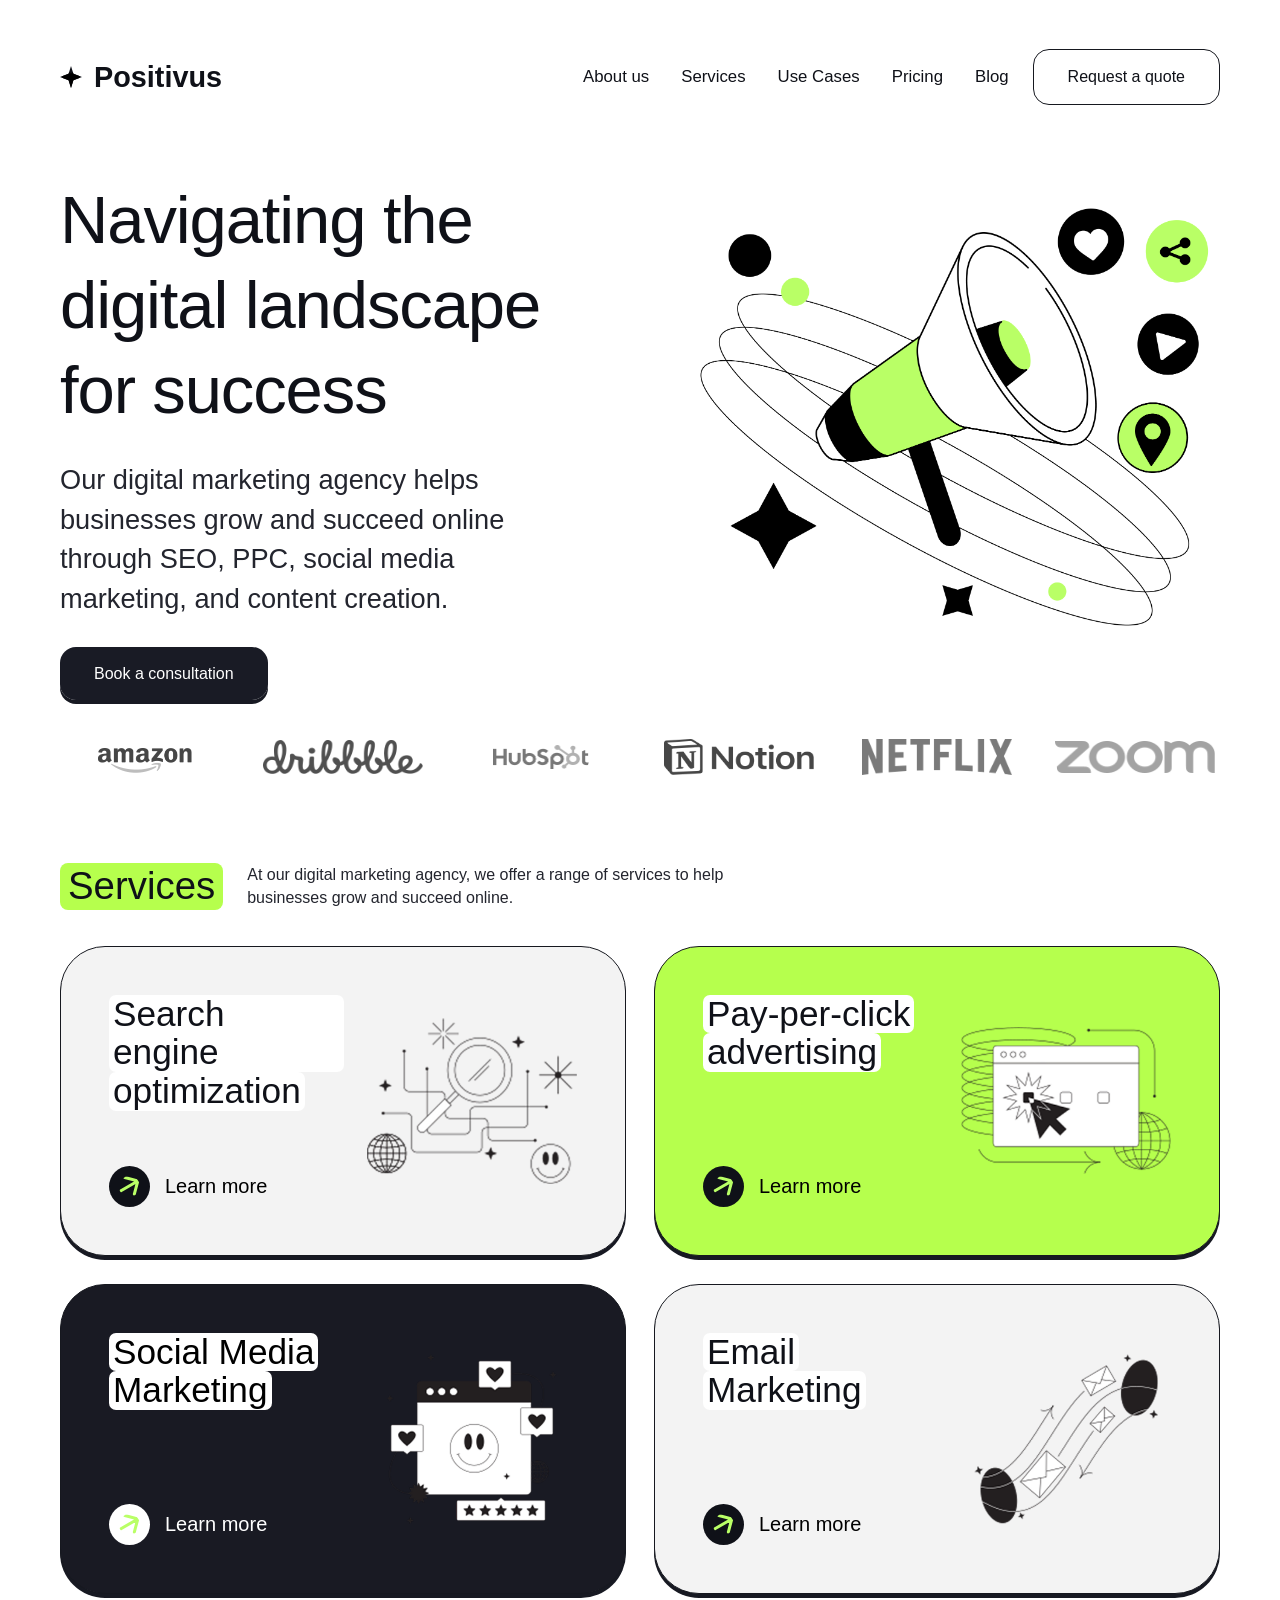
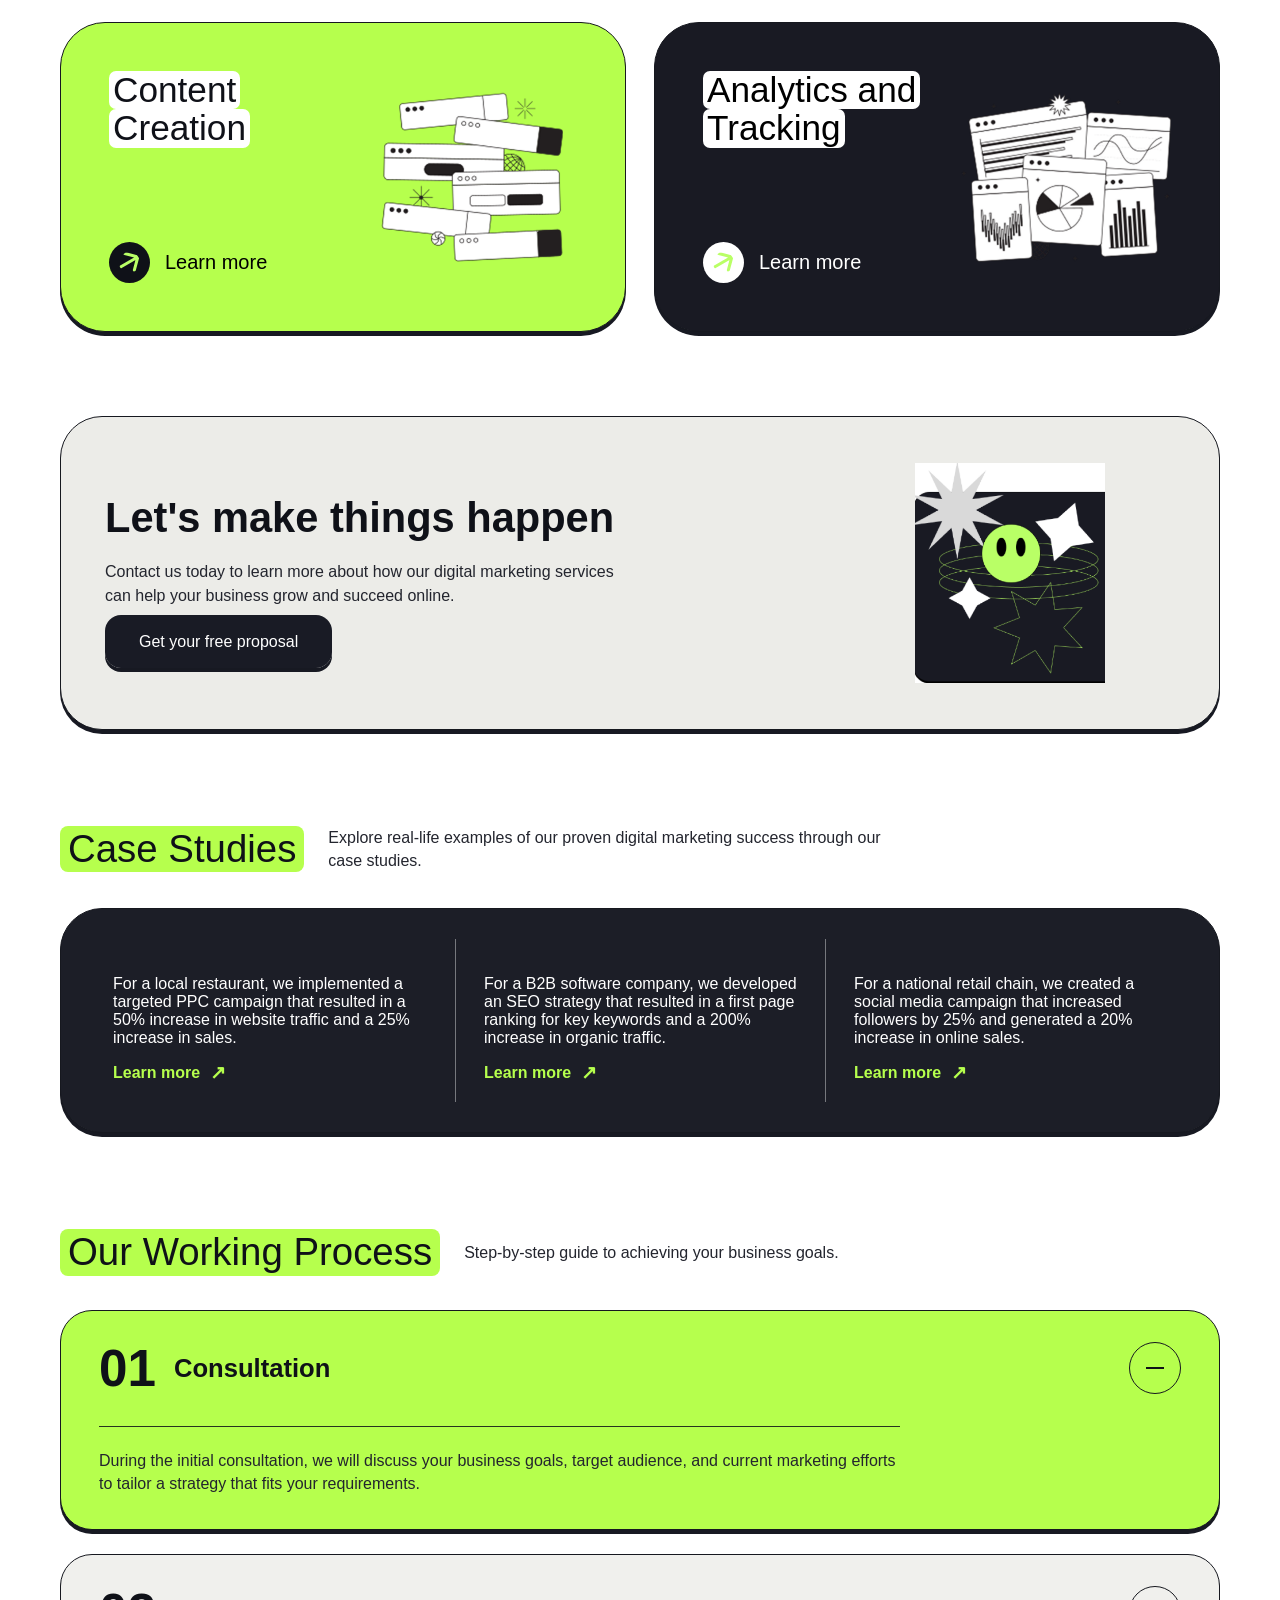
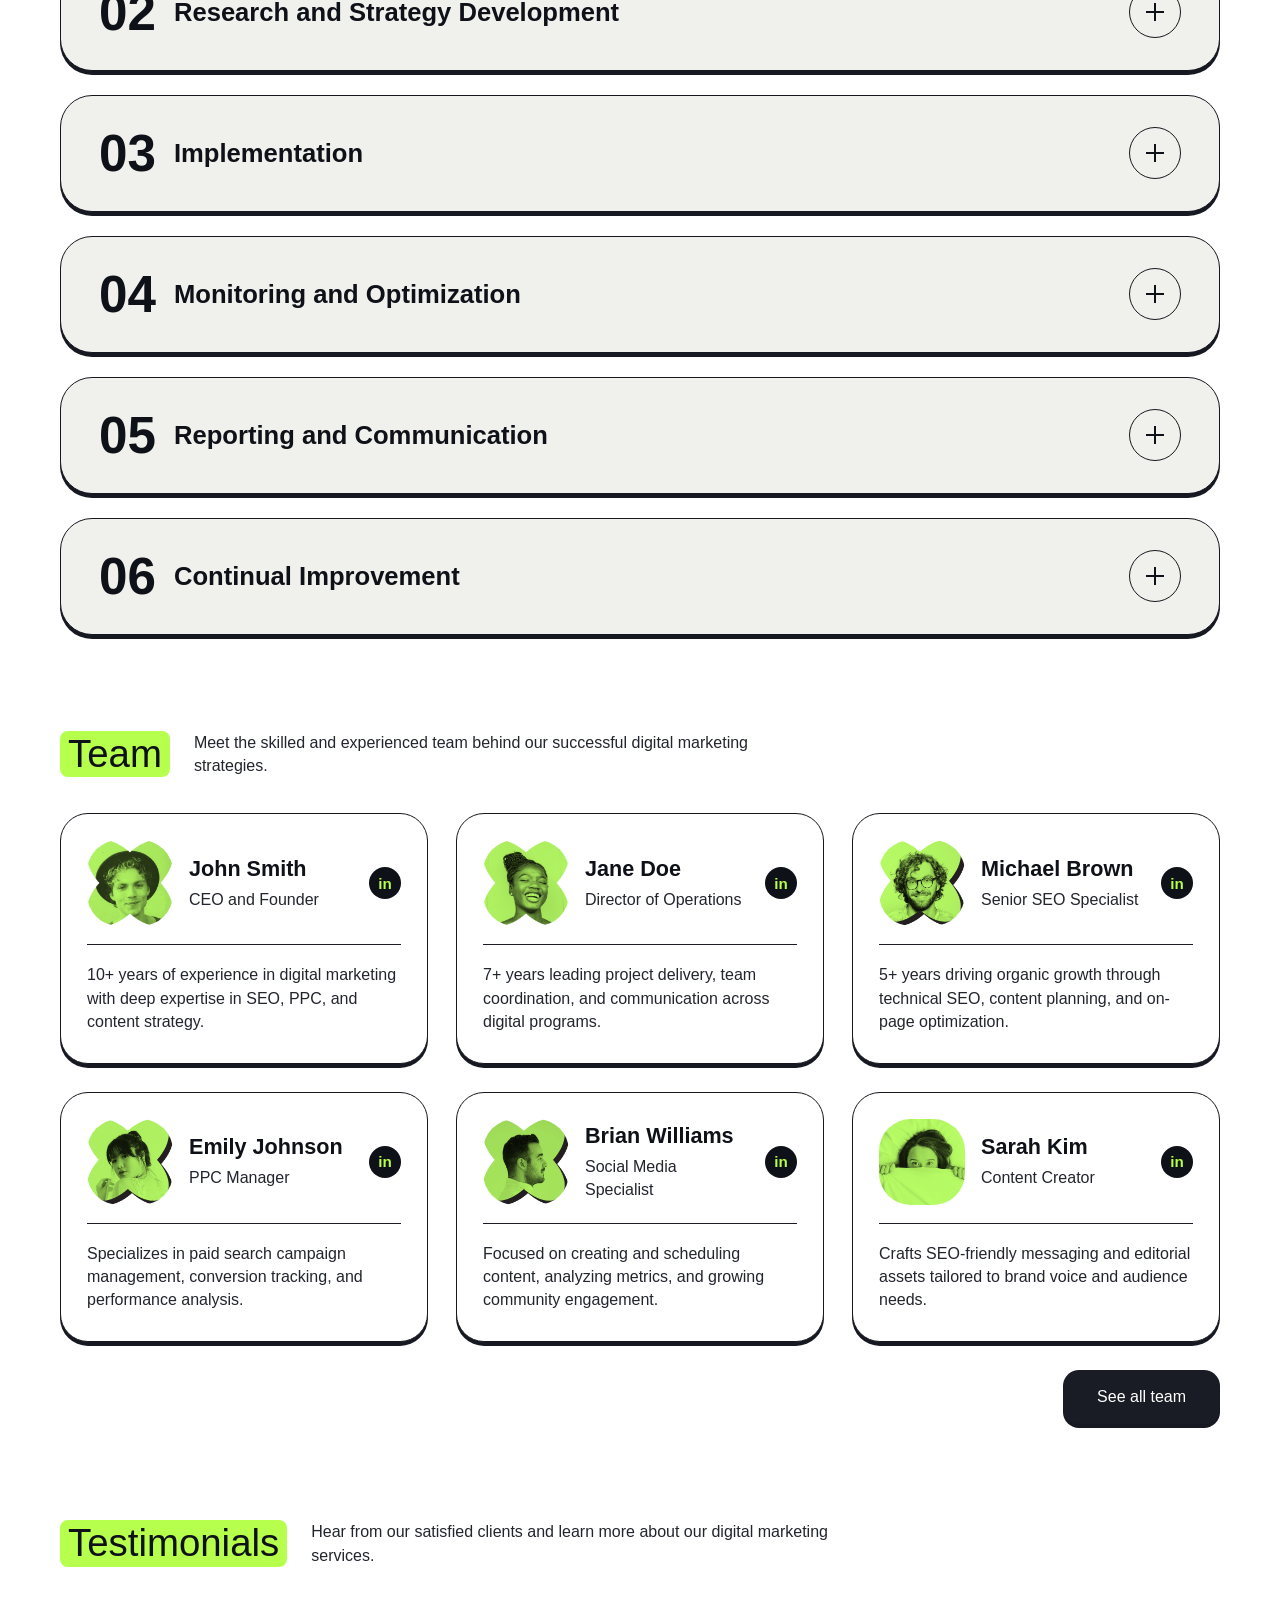
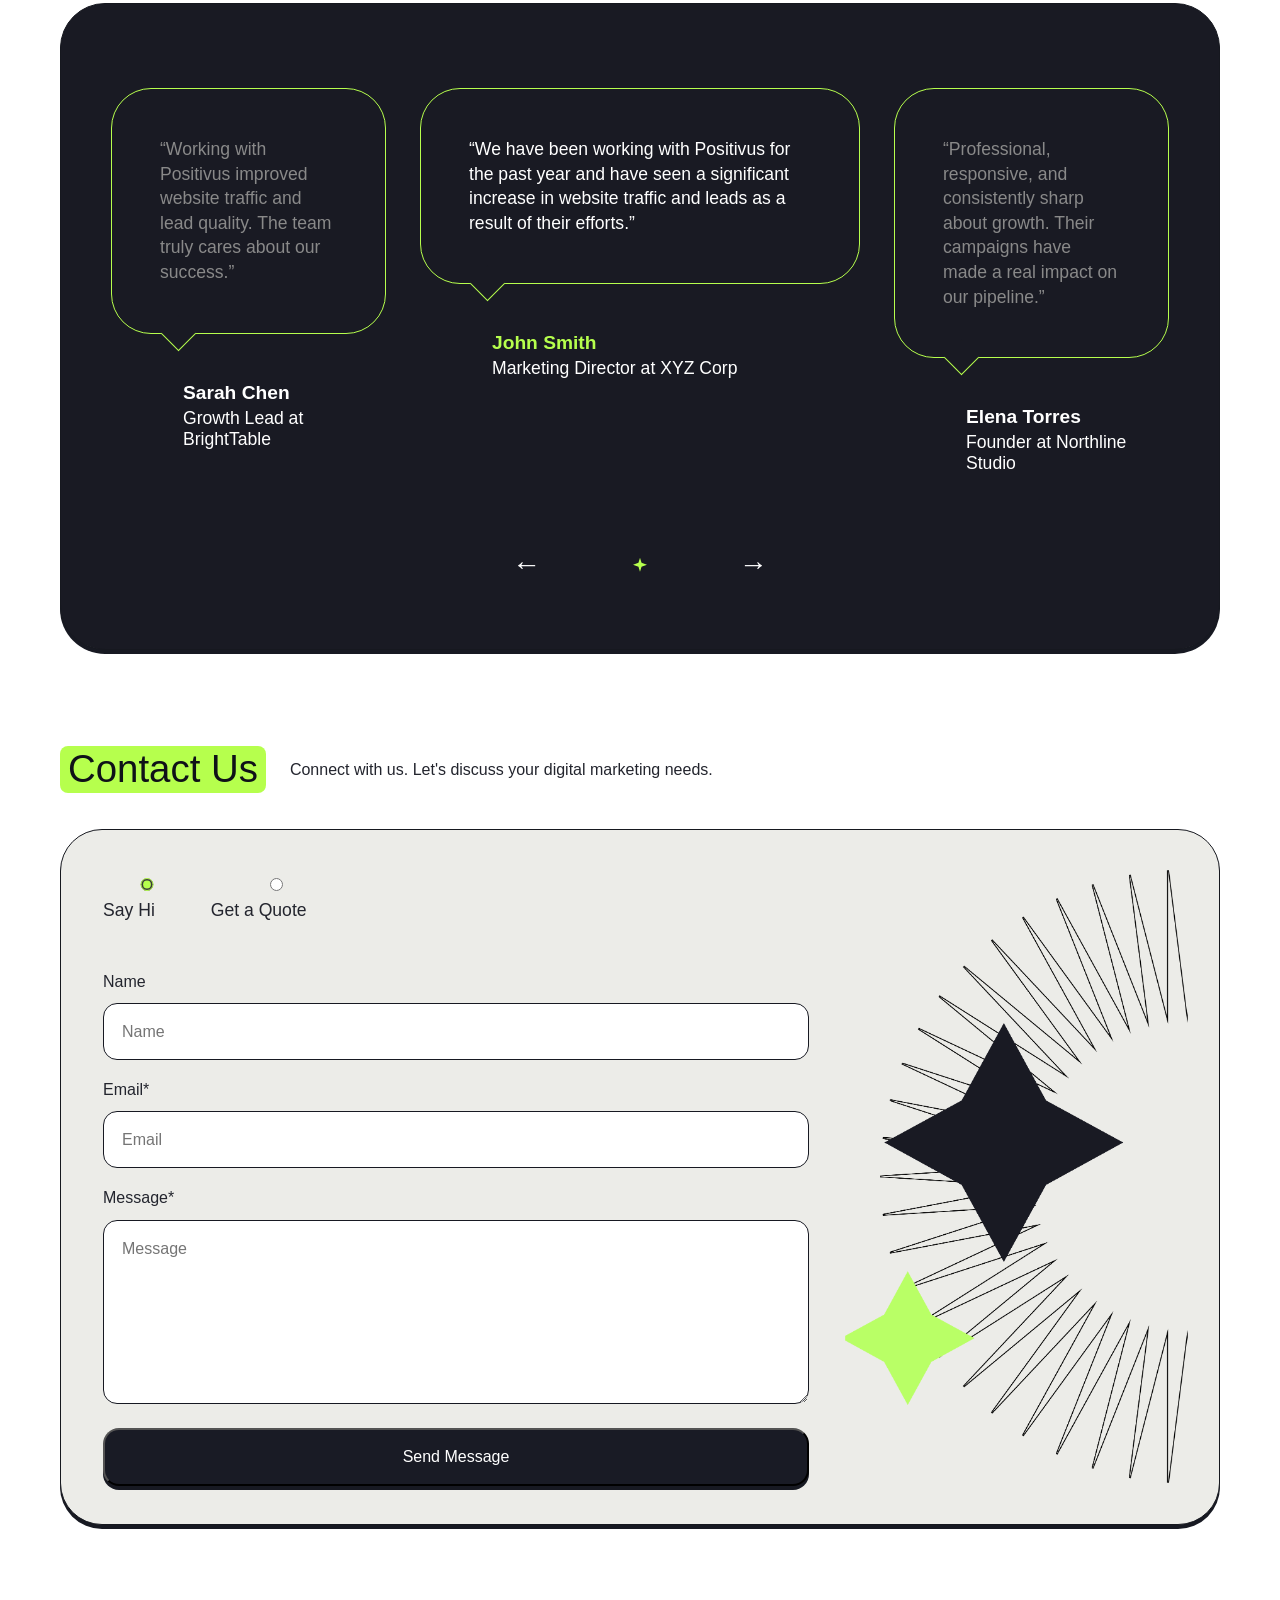
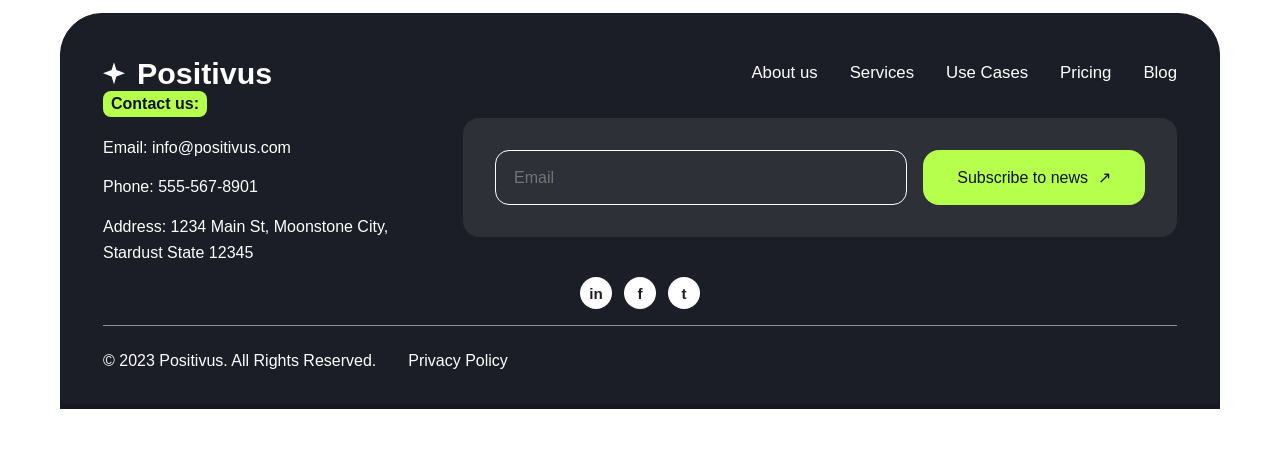
==== index.html @ 5e7d17ee "Checking working or not" ====
<!doctype html>
<html lang="en">

<head>
  <meta charset="UTF-8" />
  <meta name="viewport" content="width=device-width, initial-scale=1.0" />
  <title>Positivus Landing Page</title>
  <link rel="stylesheet" href="./style.css" />
</head>

<body>
  <div class="page-shell">
    <header class="site-header">
      <div class="header-top">
        <a class="brand" href="index.html">
          <span class="brand-star"><img src="images/Vector.png" /></span>
          <span>Positivus</span>
        </a>
        <button class="menu-toggle" type="button" aria-expanded="false" aria-controls="site-nav">
          <span></span>
          <span></span>
          <span></span>
        </button>
      </div>
      <div class="header-menu" id="site-nav">
        <nav class="site-nav">
          <a href="about-us.html">About us</a>
          <a href="services.html">Services</a>
          <a href="use-cases.html">Use Cases</a>
          <a href="pricing.html">Pricing</a>
          <a href="blog.html">Blog</a>
        </nav>
        <a class="outline-button" href="#contact">Request a quote</a>
      </div>
    </header>

    <main id="about">
      <section class="hero">
        <div class="hero-copy">
          <h1>Navigating the digital landscape for success</h1>
          <p>
            Our digital marketing agency helps businesses grow and succeed
            online through SEO, PPC, social media marketing, and content
            creation.
          </p>
          <a class="primary-button" href="#contact">Book a consultation</a>
        </div>
        <div class="hero-art" aria-hidden="true">
          <img src="./images/Illustration.png" alt="Marketing illustration" />
        </div>
      </section>

      <section class="logo-strip" aria-label="Client logos">
        <img class="logo-amazon" src="./images/amazon.png" alt="Amazon" />
        <img class="logo-dribbble" src="./images/dribble.png" alt="Dribbble" />
        <img class="logo-hubspot" src="./images/hubspot.png" alt="HubSpot" />
        <img class="logo-notion" src="./images/notion.png" alt="Notion" />
        <img class="logo-netflix" src="./images/netflix.png" alt="Netflix" />
        <img class="logo-zoom" src="./images/zoom.png" alt="Zoom" />
      </section>

      <section id="services" class="section-heading">
        <div class="tag">Services</div>
        <p>
          At our digital marketing agency, we offer a range of services to
          help businesses grow and succeed online.
        </p>
      </section>

      <section class="services-grid">
        <article class="service-card light">
          <div>
            <h3><span>Search engine</span><span>optimization</span></h3>
          </div>
          <img class="service-asset" src="./images/search-engine-optimization.png" alt="Search engine optimization" />
          <a href="#">
            <img src="./images/Icon.svg" alt="" class="link-icon" />
            Learn more
          </a>
        </article>
        <article class="service-card accent">
          <div>
            <h3><span>Pay-per-click</span><span>advertising</span></h3>
          </div>
          <img class="service-asset" src="./images/pay-per-click advertising.png" alt="Pay per click advertising" />
          <a href="#">
            <img src="./images/Icon.svg" alt="" class="link-icon" />
            Learn more
          </a>
        </article>
        <article class="service-card dark">
          <div>
            <h3><span>Social Media</span><span>Marketing</span></h3>
          </div>
          <img class="service-asset" src="./images/social-media-marketing.png" alt="Social media marketing" />
          <a href="#">
            <img src="./images/Icon.svg" alt="" class="link-icon" />
            Learn more
          </a>
        </article>
        <article class="service-card light">
          <div>
            <h3><span>Email</span><span>Marketing</span></h3>
          </div>
          <img class="service-asset" src="./images/email-marketing.png" alt="Email marketing" />
          <a href="#">
            <img src="./images/Icon.svg" alt="" class="link-icon" />
            Learn more
          </a>
        </article>
        <article class="service-card accent">
          <div>
            <h3><span>Content</span><span>Creation</span></h3>
          </div>
          <img class="service-asset" src="./images/content-creation.png" alt="Content creation" />
          <a href="#">
            <img src="./images/Icon.svg" alt="" class="link-icon" />
            Learn more
          </a>
        </article>
        <article class="service-card dark">
          <div>
            <h3><span>Analytics and</span><span>Tracking</span></h3>
          </div>
          <img class="service-asset" src="./images/analytics-and-tracking.png" alt="Analytics and tracking" />
          <a href="#">
            <img src="./images/Icon.svg" alt="" class="link-icon" />
            Learn more
          </a>
        </article>
      </section>

      <section class="promo-band">
        <div>
          <h2>Let's make things happen</h2>
          <p>
            Contact us today to learn more about how our digital marketing
            services can help your business grow and succeed online.
          </p>
          <a class="primary-button" href="#contact">Get your free proposal</a>
        </div>
        <div class="promo-art" aria-hidden="true">
          <img src="./images/we-believe.png" alt="Decorative illustration" />
        </div>
      </section>

      <section id="cases" class="section-heading">
        <div class="tag">Case Studies</div>
        <p>
          Explore real-life examples of our proven digital marketing success
          through our case studies.
        </p>
      </section>

      <section class="case-strip">
        <article>
          <p>
            For a local restaurant, we implemented a targeted PPC campaign
            that resulted in a 50% increase in website traffic and a 25%
            increase in sales.
          </p>
          <a href="#">Learn more</a>
        </article>
        <article>
          <p>
            For a B2B software company, we developed an SEO strategy that
            resulted in a first page ranking for key keywords and a 200%
            increase in organic traffic.
          </p>
          <a href="#">Learn more</a>
        </article>
        <article>
          <p>
            For a national retail chain, we created a social media campaign
            that increased followers by 25% and generated a 20% increase in
            online sales.
          </p>
          <a href="#">Learn more</a>
        </article>
      </section>

      <section class="section-heading process-heading">
        <div class="tag">Our Working Process</div>
        <p>Step-by-step guide to achieving your business goals.</p>
      </section>

      <section class="accordion-list">
        <details open class="process-card active">
          <summary>
            <span class="step-index">01</span>
            <span class="step-title">Consultation</span>
            <span class="toggle-icon"></span>
          </summary>
          <p>
            During the initial consultation, we will discuss your business
            goals, target audience, and current marketing efforts to tailor a
            strategy that fits your requirements.
          </p>
        </details>
        <details class="process-card">
          <summary>
            <span class="step-index">02</span>
            <span class="step-title">Research and Strategy Development</span>
            <span class="toggle-icon"></span>
          </summary>
          <p>
            We audit your brand, market, and competition to define a
            measurable roadmap with the right channels and messaging.
          </p>
        </details>
        <details class="process-card">
          <summary>
            <span class="step-index">03</span>
            <span class="step-title">Implementation</span>
            <span class="toggle-icon"></span>
          </summary>
          <p>
            Campaign assets, landing pages, and channel operations are
            launched with a clear production workflow and reporting cadence.
          </p>
        </details>
        <details class="process-card">
          <summary>
            <span class="step-index">04</span>
            <span class="step-title">Monitoring and Optimization</span>
            <span class="toggle-icon"></span>
          </summary>
          <p>
            Performance is monitored continuously so we can refine creative,
            budgets, and targeting based on actual results.
          </p>
        </details>
        <details class="process-card">
          <summary>
            <span class="step-index">05</span>
            <span class="step-title">Reporting and Communication</span>
            <span class="toggle-icon"></span>
          </summary>
          <p>
            You receive simple, actionable reporting with regular check-ins
            and recommendations for the next iteration.
          </p>
        </details>
        <details class="process-card">
          <summary>
            <span class="step-index">06</span>
            <span class="step-title">Continual Improvement</span>
            <span class="toggle-icon"></span>
          </summary>
          <p>
            Our team turns each campaign cycle into a learning loop that keeps
            compounding growth over time.
          </p>
        </details>
      </section>

      <section class="section-heading team-heading">
        <div class="tag">Team</div>
        <p>
          <span>Meet the skilled and experienced team behind our</span>
          <span>successful digital marketing strategies.</span>
        </p>
      </section>

      <section class="team-grid">
        <article class="team-card">
          <div class="team-top">
            <img class="avatar-image" src="./images/john-smith.png" alt="John Smith" />
            <div>
              <h3>John Smith</h3>
              <p>CEO and Founder</p>
            </div>
            <span class="social-pill">in</span>
          </div>
          <p>
            10+ years of experience in digital marketing with deep expertise
            in SEO, PPC, and content strategy.
          </p>
        </article>
        <article class="team-card">
          <div class="team-top">
            <img class="avatar-image" src="./images/jane doe.png" alt="Jane Doe" />
            <div>
              <h3>Jane Doe</h3>
              <p>Director of Operations</p>
            </div>
            <span class="social-pill">in</span>
          </div>
          <p>
            7+ years leading project delivery, team coordination, and
            communication across digital programs.
          </p>
        </article>
        <article class="team-card">
          <div class="team-top">
            <img class="avatar-image" src="./images/michael brown.png" alt="Michael Brown" />
            <div>
              <h3>Michael Brown</h3>
              <p>Senior SEO Specialist</p>
            </div>
            <span class="social-pill">in</span>
          </div>
          <p>
            5+ years driving organic growth through technical SEO, content
            planning, and on-page optimization.
          </p>
        </article>
        <article class="team-card">
          <div class="team-top">
            <img class="avatar-image" src="./images/emily johnson.png" alt="Emily Johnson" />
            <div>
              <h3>Emily Johnson</h3>
              <p>PPC Manager</p>
            </div>
            <span class="social-pill">in</span>
          </div>
          <p>
            Specializes in paid search campaign management, conversion
            tracking, and performance analysis.
          </p>
        </article>
        <article class="team-card">
          <div class="team-top">
            <img class="avatar-image" src="./images/brian williams.png" alt="Brian Williams" />
            <div>
              <h3>Brian Williams</h3>
              <p>Social Media Specialist</p>
            </div>
            <span class="social-pill">in</span>
          </div>
          <p>
            Focused on creating and scheduling content, analyzing metrics, and
            growing community engagement.
          </p>
        </article>
        <article class="team-card">
          <div class="team-top">
            <img class="avatar-image" src="./images/sarah kim.png" alt="Sarah Kim" />
            <div>
              <h3>Sarah Kim</h3>
              <p>Content Creator</p>
            </div>
            <span class="social-pill">in</span>
          </div>
          <p>
            Crafts SEO-friendly messaging and editorial assets tailored to
            brand voice and audience needs.
          </p>
        </article>
      </section>

      <div class="team-cta">
        <a class="primary-button" href="#">See all team</a>
      </div>

      <section class="section-heading testimonials-heading">
        <div class="tag">Testimonials</div>
        <p>
          Hear from our satisfied clients and learn more about our digital
          marketing services.
        </p>
      </section>

      <section class="testimonial-panel" id="blog">
        <article class="testimonial-card">
          <div class="testimonial-bubble">
            <p>
              &ldquo;Working with Positivus improved website traffic and lead
              quality. The team truly cares about our success.&rdquo;
            </p>
          </div>
          <div class="testimonial-meta">
            <strong>Sarah Chen</strong>
            <span>Growth Lead at BrightTable</span>
          </div>
        </article>
        <article class="testimonial-card">
          <div class="testimonial-bubble">
            <p>
              &ldquo;We have been working with Positivus for the past year and
              have seen a significant increase in website traffic and leads as
              a result of their efforts.&rdquo;
            </p>
          </div>
          <div class="testimonial-meta">
            <strong>John Smith</strong>
            <span>Marketing Director at XYZ Corp</span>
          </div>
        </article>
        <article class="testimonial-card">
          <div class="testimonial-bubble">
            <p>
              &ldquo;Professional, responsive, and consistently sharp about
              growth. Their campaigns have made a real impact on our
              pipeline.&rdquo;
            </p>
          </div>
          <div class="testimonial-meta">
            <strong>Elena Torres</strong>
            <span>Founder at Northline Studio</span>
          </div>
        </article>
        <div class="testimonial-controls">
          <button class="testimonial-arrow" type="button" aria-label="Previous testimonial" data-direction="prev">
            <span aria-hidden="true">&#8592;</span>
          </button>
          <div class="dots">
            <button class="dot active" type="button" aria-label="Show testimonial 1" data-index="0"></button>
            <button class="dot" type="button" aria-label="Show testimonial 2" data-index="1"></button>
            <button class="dot" type="button" aria-label="Show testimonial 3" data-index="2"></button>
          </div>
          <button class="testimonial-arrow" type="button" aria-label="Next testimonial" data-direction="next">
            <span aria-hidden="true">&#8594;</span>
          </button>
        </div>
      </section>

      <section id="contact" class="section-heading">
        <div class="tag">Contact Us</div>
        <p>Connect with us. Let's discuss your digital marketing needs.</p>
      </section>

      <section class="contact-panel">
        <form class="contact-form">
          <div class="radio-row">
            <label><input type="radio" name="topic" checked /> Say Hi</label>
            <label><input type="radio" name="topic" /> Get a Quote</label>
          </div>
          <label>Name<input type="text" placeholder="Name" /></label>
          <label>Email*<input type="email" placeholder="Email" /></label>
          <label>Message*<textarea placeholder="Message"></textarea></label>
          <button class="primary-button full-width" type="submit">
            Send Message
          </button>
        </form>
        <div class="contact-art" aria-hidden="true">
          <img src="./images/contact illustration.png" alt="Contact illustration" />
        </div>
      </section>
    </main>

    <footer class="site-footer" id="pricing">
      <div class="footer-top">
        <a class="brand footer-brand" href="index.html">
          <span class="brand-star"></span>
          <span>Positivus</span>
        </a>
        <nav class="footer-nav">
          <a href="about-us.html">About us</a>
          <a href="services.html">Services</a>
          <a href="use-cases.html">Use Cases</a>
          <a href="pricing.html">Pricing</a>
          <a href="blog.html">Blog</a>
        </nav>
      </div>
      <div class="footer-main">
        <div class="contact-block">
          <div class="footer-tag">Contact us:</div>
          <p>Email: info@positivus.com</p>
          <p>Phone: 555-567-8901</p>
          <p>Address: 1234 Main St, Moonstone City, Stardust State 12345</p>
        </div>
        <form class="newsletter">
          <input type="email" placeholder="Email" />
          <button type="submit">
            <span>Subscribe to news</span>
            <span class="newsletter-icon" aria-hidden="true">&#8599;</span>
          </button>
        </form>
      </div>
      <div class="footer-socials">
        <span>in</span><span>f</span><span>t</span>
      </div>
      <div class="footer-bottom">
        <span>&copy; 2023 Positivus. All Rights Reserved.</span>
        <a href="#">Privacy Policy</a>
      </div>
    </footer>
  </div>
  <script src="./script.js"></script>
</body>

</html>


<!-- Zameer -->
---- style.css ----
:root {
  /* --bg: #f5f5f1; */
  --surface: #ffffff;
  --panel: #ecece8;
  --ink: #0f1118;
  --muted: #5d5e67;
  --accent: #b6ff4d;
  --border: #16181f;
  --shadow: 0 4px 0 #171922;
  --radius-xl: 42px;
  --radius-lg: 28px;
  --radius-md: 20px;
  --container: 1160px;
}

* {
  box-sizing: border-box;
}

html {
  scroll-behavior: smooth;
}

body {
  margin: 0;
  background: var(--bg);
  color: var(--ink);
  font-family: "Trebuchet MS", "Segoe UI", sans-serif;
  overflow-x: hidden;
}

a {
  color: inherit;
  text-decoration: none;
}

button,
input,
textarea {
  font: inherit;
}

.page-shell {
  width: min(calc(100% - 48px), var(--container));
  margin: 0 auto;
  padding: 34px 0 48px;
}

img {
  max-width: 100%;
}

.site-header,
.hero,
.promo-band,
.contact-panel,
.footer-top,
.footer-main,
.footer-bottom {
  display: flex;
  align-items: center;
}

.site-header {
  display: flex;
  justify-content: space-between;
  align-items: center;
  margin-bottom: 58px;
  padding: 15px 0;
}

.header-top,
.header-menu {
  display: flex;
  align-items: center;
  gap: 24px;
}

.header-menu {
  margin-top: 0;
}

.brand {
  display: inline-flex;
  align-items: center;
  gap: 12px;
  font-size: 1.8rem;
  font-weight: 700;
}

.brand-star {
  display: inline-block;
  background: var(--ink);
  clip-path: polygon(
    50% 0%,
    61% 35%,
    100% 50%,
    61% 65%,
    50% 100%,
    39% 65%,
    0% 50%,
    39% 35%
  );
}

.brand-star {
  width: 22px;
  height: 22px;
}

.menu-toggle {
  display: none;
  width: 48px;
  height: 48px;
  border: 1.5px solid var(--border);
  border-radius: 14px;
  background: transparent;
  padding: 0;
  cursor: pointer;
}

.menu-toggle span {
  display: block;
  width: 20px;
  height: 2px;
  margin: 5px auto;
  background: var(--ink);
  transition:
    transform 0.2s ease,
    opacity 0.2s ease;
}

.menu-toggle.is-open span:nth-child(1) {
  transform: translateY(7px) rotate(45deg);
}

.menu-toggle.is-open span:nth-child(2) {
  opacity: 0;
}

.menu-toggle.is-open span:nth-child(3) {
  transform: translateY(-7px) rotate(-45deg);
}

.site-nav,
.footer-nav {
  display: flex;
  gap: 32px;
  font-size: 1.05rem;
}

.site-nav a,
.footer-nav a {
  position: relative;
}

.site-nav a::after,
.footer-nav a::after {
  content: "";
  position: absolute;
  left: 0;
  bottom: -4px;
  width: 100%;
  height: 1px;
  background: currentColor;
  transform: scaleX(0);
  transform-origin: left;
  transition: transform 0.2s ease;
}

.site-nav a:hover::after,
.footer-nav a:hover::after {
  transform: scaleX(1);
}

.outline-button,
.primary-button,
.newsletter button {
  border-radius: 16px;
  padding: 18px 34px;
  transition:
    transform 0.2s ease,
    box-shadow 0.2s ease;
}

.outline-button {
  border: 1.5px solid var(--border);
  background: transparent;
}

.primary-button,
.newsletter button {
  background: #191b25;
  color: #fff;
  box-shadow: var(--shadow);
}

.primary-button:hover,
.outline-button:hover,
.newsletter button:hover {
  transform: translateY(-2px);
}

.hero {
  justify-content: space-between;
  gap: 48px;
  margin-bottom: 56px;
}

.hero-copy {
  flex: 1 1 48%;
}

.hero-copy h1 {
  margin: 0 0 28px;
  font-size: 67px;
  line-height: 5.3rem;
  letter-spacing: -0.07rem;
  font-weight: 105;
}

.hero-copy p,
.section-heading p,
.promo-band p,
.team-card p,
.contact-form label,
.contact-block p,
.process-card p {
  color: #23252e;
  line-height: 1.45;
}

.hero-copy p {
  max-width: 33rem;
  margin-bottom: 47px;
  font-size: 1.7rem;
}

.hero-art {
  flex: 1 1 46%;
  display: flex;
  justify-content: center;
  align-items: center;
  min-height: 480px;
}

.hero-art img {
  width: min(100%, 680px);
  height: auto;
  display: block;
}

.logo-strip {
  display: grid;
  grid-template-columns: repeat(6, 1fr);
  gap: 28px;
  align-items: center;
  margin-bottom: 88px;
  justify-items: center;
}

.logo-strip img {
  width: 160px;
  max-width: 100%;
  height: 36px;
  object-fit: contain;
  object-position: center;
  filter: grayscale(1);
  opacity: 0.72;
  display: block;
}

.logo-amazon,
.logo-hubspot {
  height: 30px;
}

.logo-dribbble,
.logo-notion,
.logo-netflix,
.logo-zoom {
  height: 36px;
}

.section-heading {
  display: flex;
  align-items: center;
  gap: 24px;
  margin: 0 0 36px;
}

.section-heading p {
  max-width: 560px;
  margin: 0;
}

.tag,
.service-card h3 span,
.footer-tag {
  display: inline-block;
  padding: 4px 8px;
  background: var(--accent);
  border-radius: 8px;
}

.tag {
  font-size: clamp(1.7rem, 3vw, 2.7rem);
  line-height: 1;
  white-space: nowrap;
}

.services-grid,
.team-grid {
  display: grid;
  gap: 28px;
}

.services-grid {
  grid-template-columns: repeat(2, minmax(0, 1fr));
  margin-bottom: 84px;
}

.service-card,
.team-card,
.process-card,
.contact-panel,
.promo-band,
.testimonial-panel,
.site-footer,
.case-strip {
  border: 1.5px solid var(--border);
  box-shadow: var(--shadow);
}

.service-card {
  min-height: 310px;
  padding: 48px;
  border-radius: 45px;
  display: grid;
  grid-template-columns: 1fr auto;
  grid-template-areas:
    "title image"
    "link  image";
  align-items: start;
  gap: 20px;
}

.service-card.light {
  background: #f3f3f3;
}

.service-card.accent {
  background: var(--accent);
}

.service-card.dark {
  background: #191a23;
  color: #fff;
}

.service-card > div {
  grid-area: title;
}

.service-card h3 {
  margin: 0;
  font-size: 2.2rem;
  line-height: 1.1;
  max-width: 12ch;
  font-weight: 500;
}

.service-card h3 span {
  display: inline-block;
  padding: 0 4px;
  border-radius: 7px;
}

.service-card.light h3 span {
  background: var(--surface);
}

.service-card.accent h3 span {
  background: #fff;
}

.service-card.dark h3 span {
  background: #fff;
  color: #000;
}

.service-card a {
  grid-area: link;
  align-self: end;
  display: inline-flex;
  flex-direction: row;
  align-items: center;
  gap: 15px;
  font-size: 1.25rem;
  font-weight: 400;
}

.service-card a .link-icon {
  order: 0;
}

.service-card.light a,
.service-card.accent a {
  color: #000;
}

.service-card.dark a {
  color: #fff;
}

.service-card .link-icon {
  width: 41px;
  height: 41px;
  border-radius: 50%;
  background: var(--ink);
  padding: 10px;
  object-fit: contain;
  flex: 0 0 41px;
}

.service-card.dark .link-icon {
  background: #fff;
}

.service-asset {
  grid-area: image;
  align-self: center;
  width: 210px;
  height: 170px;
  object-fit: contain;
  display: block;
}

.promo-band {
  justify-content: space-between;
  gap: 28px;
  margin-bottom: 96px;
  padding: 46px 44px;
  background: var(--panel);
  border-radius: 42px;
}

.promo-band h2 {
  margin: 0 0 18px;
  font-size: 2.6rem;
}

.promo-band p {
  max-width: 520px;
  margin: 0 0 26px;
}

.promo-art {
  width: 330px;
  height: 220px;
}

.promo-art img {
  width: 100%;
  height: 100%;
  object-fit: contain;
}

.case-strip {
  display: grid;
  grid-template-columns: repeat(3, 1fr);
  gap: 0;
  margin-bottom: 96px;
  padding: 30px 24px;
  background: #1c1e27;
  color: #fff;
  border-radius: 42px;
}

.case-strip p {
  color: #ffffff;
}

.case-strip article {
  padding: 20px 28px;
}

.case-strip article + article {
  border-left: 1px solid rgba(255, 255, 255, 0.4);
}

.case-strip a {
  color: var(--accent);
  font-weight: 700;
  display: inline-flex;
  align-items: center;
  gap: 10px;
}

.case-strip a::after {
  content: "\2197";
  font-size: 1.2rem;
  line-height: 1;
}

.process-heading {
  margin-bottom: 34px;
}

.accordion-list {
  display: grid;
  gap: 24px;
  margin-bottom: 96px;
}

.process-card {
  border-radius: 32px;
  background: #f0f0ed;
  overflow: hidden;
}

.process-card[open] {
  background: var(--accent);
}

.process-card summary {
  display: grid;
  grid-template-columns: auto 1fr auto;
  align-items: center;
  gap: 18px;
  padding: 28px 38px;
  cursor: pointer;
  list-style: none;
}

.process-card summary::-webkit-details-marker {
  display: none;
}

.step-index {
  font-size: clamp(2.7rem, 4vw, 4rem);
  font-weight: 700;
}

.step-title {
  font-size: clamp(1.4rem, 2vw, 2rem);
  font-weight: 600;
}

.toggle-icon {
  width: 52px;
  height: 52px;
  border: 1.5px solid var(--border);
  border-radius: 50%;
  position: relative;
}

.toggle-icon::before,
.toggle-icon::after {
  content: "";
  position: absolute;
  top: 50%;
  left: 50%;
  width: 18px;
  height: 2px;
  background: var(--ink);
  transform: translate(-50%, -50%);
}

.toggle-icon::after {
  transform: translate(-50%, -50%) rotate(90deg);
}

.process-card[open] .toggle-icon::after {
  opacity: 0;
}

.process-card p {
  margin: 0 38px 34px;
  padding-top: 22px;
  border-top: 1.5px solid rgba(15, 17, 24, 0.85);
  max-width: 90ch;
}

.team-grid {
  grid-template-columns: repeat(3, minmax(0, 1fr));
  margin-bottom: 28px;
}

.team-card {
  padding: 26px 26px 30px;
  border-radius: 28px;
  background: var(--surface);
  min-width: 0;
}

.team-top {
  display: grid;
  grid-template-columns: auto 1fr auto;
  gap: 16px;
  align-items: center;
  padding-bottom: 18px;
  border-bottom: 1px solid #1d1f28;
  margin-bottom: 18px;
}

.avatar-image {
  width: 86px;
  height: 86px;
  border-radius: 32px;
  object-fit: cover;
  display: block;
}

.team-card h3 {
  margin: 0 0 6px;
  font-size: 1.35rem;
}

.team-card p {
  margin: 0;
  font-size: 1rem;
}

.social-pill,
.footer-socials span {
  width: 32px;
  height: 32px;
  border-radius: 50%;
  display: grid;
  place-items: center;
  background: var(--ink);
  color: var(--accent);
  font-size: 0.95rem;
  font-weight: 700;
}

.team-cta {
  display: flex;
  justify-content: flex-end;
  margin-bottom: 96px;
}

.testimonial-panel {
  margin-bottom: 96px;
  padding: 84px 50px 68px;
  background: #191a23;
  color: #fff;
  border-radius: 45px;
  overflow: hidden;
  display: grid;
  grid-template-columns: 1fr 1.6fr 1fr;
  gap: 34px;
  align-items: start;
}

.testimonial-card {
  padding: 0;
  min-height: 220px;
  position: relative;
  transition: opacity 0.3s ease;
}

.testimonial-bubble {
  border: 1px solid var(--accent);
  border-radius: 40px;
  padding: 48px;
  position: relative;
  background: transparent;
}

.testimonial-card p {
  color: #ffffff;
  margin: 0;
  font-size: 1.1rem;
  line-height: 1.4;
}

.testimonial-bubble::after {
  content: "";
  position: absolute;
  left: 54px;
  bottom: -13px;
  width: 24px;
  height: 24px;
  background: #191a23;
  border-left: 1px solid var(--accent);
  border-bottom: 1px solid var(--accent);
  transform: rotate(-45deg);
}

.testimonial-card.is-side {
  opacity: 1;
}

.testimonial-card.is-side p {
  color: #898989;
}

.testimonial-card.is-active {
  opacity: 1;
}

.testimonial-card.is-active p {
  color: #ffffff;
}

.testimonial-meta {
  margin-top: 48px;
  padding-left: 72px;
  display: grid;
  gap: 4px;
  text-align: left;
}

.testimonial-meta strong {
  font-size: 1.2rem;
  font-weight: 600;
  color: #ffffff;
}

.testimonial-meta span {
  font-size: 1.1rem;
  color: #ffffff;
}

.testimonial-card.is-active .testimonial-meta strong {
  color: var(--accent);
}

.testimonial-controls {
  grid-column: 1 / -1;
  display: flex;
  justify-content: center;
  align-items: center;
  gap: 60px;
  padding-top: 40px;
}

.testimonial-controls button {
  border: none;
  background: transparent;
  color: #fff;
  font-size: 1.8rem;
  cursor: pointer;
  padding: 0;
  display: flex;
  align-items: center;
}

.dots {
  display: flex;
  gap: 18px;
  align-items: center;
}

.dot {
  width: 14px;
  height: 14px;
  background: #ffffff;
  border: none;
  padding: 0;
  cursor: pointer;
  clip-path: polygon(
    50% 0%,
    61% 35%,
    100% 50%,
    61% 65%,
    50% 100%,
    39% 65%,
    0% 50%,
    39% 35%
  );
  opacity: 1;
}

.dot.active {
  background: var(--accent);
}

.testimonial-arrow {
  transition: opacity 0.2s;
}

.testimonial-arrow:hover {
  opacity: 0.7;
  display: grid;
  place-items: center;
  border-radius: 50%;
  background: transparent;
  color: #ffffff;
}

.testimonial-arrow:hover {
  background: rgba(255, 255, 255, 0.08);
}

.testimonial-arrow:disabled {
  opacity: 0.4;
}

.contact-panel {
  justify-content: space-between;
  gap: 36px;
  margin-bottom: 88px;
  padding: 38px 38px 38px 42px;
  border-radius: 42px;
  background: var(--panel);
  overflow: hidden;
}

.contact-form {
  flex: 1 1 56%;
}

.radio-row {
  display: flex;
  gap: 30px;
  margin-bottom: 28px;
}

.radio-row label {
  display: inline-flex;
  gap: 8px;
  align-items: center;
  font-size: 1.1rem;
  cursor: pointer;
}

input[type="radio"] {
  accent-color: var(--accent);
}

.contact-form label {
  display: block;
  margin-bottom: 18px;
}

.contact-form input,
.contact-form textarea,
.newsletter input {
  width: 100%;
  margin-top: 10px;
  padding: 16px 18px;
  border-radius: 14px;
  border: 1.5px solid #171922;
  background: #fff;
}

.contact-form textarea {
  min-height: 184px;
  resize: vertical;
}

.full-width {
  width: 100%;
}

.contact-art {
  flex: 0 0 320px;
  min-height: 420px;
  margin-right: -24px;
  display: flex;
  align-items: center;
  justify-content: flex-end;
}

.contact-art img {
  width: 360px;
  max-width: none;
  height: auto;
  object-fit: contain;
  object-position: right center;
  display: block;
}

.site-footer {
  flex-direction: column;
  align-items: stretch;
  gap: 34px;
  padding: 42px 42px 34px;
  background: #1c1e27;
  color: #fff;
  border-radius: 42px 42px 0 0;
}

.footer-brand {
  font-size: 1.9rem;
}

.footer-brand .brand-star {
  background: #fff;
}

.footer-top {
  justify-content: space-between;
  gap: 20px;
}

.footer-socials {
  display: flex;
  gap: 12px;
  margin: 12px 0 0;
  justify-content: center;
  margin-bottom: 1rem;
}

.footer-socials span {
  background: #fff;
  color: #1c1e27;
}

.footer-main {
  justify-content: space-between;
  gap: 40px;
}

.contact-block {
  max-width: 320px;
}

.contact-block p {
  color: #ffffff;
  margin: 0 0 14px;
  line-height: 1.6;
}

.contact-block p:last-child {
  margin-bottom: 0;
}

.footer-tag {
  color: var(--ink);
  font-weight: 700;
  margin-bottom: 18px;
}

.newsletter {
  flex: 1 1 520px;
  display: flex;
  gap: 16px;
  padding: 32px;
  border-radius: 16px;
  background: rgba(255, 255, 255, 0.08);
}

.newsletter input {
  margin-top: 0;
  border-color: #fff;
  background: transparent;
  color: #fff;
}

.newsletter button {
  background: var(--accent);
  color: var(--ink);
  box-shadow: none;
  border: none;
  white-space: nowrap;
  display: inline-flex;
  align-items: center;
  justify-content: space-between;
  gap: 10px;
}

.footer-bottom {
  justify-content: flex-start;
  flex-wrap: wrap;
  gap: 32px;
  padding-top: 26px;
  border-top: 1px solid rgba(255, 255, 255, 0.5);
}

@media (max-width: 1080px) {
  .site-header,
  .hero,
  .promo-band,
  .contact-panel,
  .footer-top,
  .footer-main {
    flex-direction: column;
    align-items: stretch;
  }

  .site-nav,
  .footer-nav {
    justify-content: center;
    flex-wrap: wrap;
  }

  .site-header {
    text-align: center;
  }

  .header-top,
  .header-menu {
    flex-direction: column;
    align-items: stretch;
  }

  .outline-button {
    width: 100%;
    max-width: 320px;
    text-align: center;
  }

  .logo-strip,
  .services-grid,
  .team-grid,
  .testimonial-panel,
  .case-strip {
    grid-template-columns: 1fr;
  }

  .services-grid,
  .team-grid {
    gap: 24px;
  }

  .hero-art,
  .promo-art,
  .contact-art {
    margin: 0 auto;
  }

  .promo-band {
    text-align: left;
  }

  .case-strip {
    padding: 20px;
  }

  .case-strip article + article {
    border-left: none;
    border-top: 1px solid rgba(255, 255, 255, 0.4);
  }

  .footer-main {
    align-items: stretch;
  }

  .newsletter {
    width: 100%;
  }

  .testimonial-controls {
    padding-top: 18px;
  }
}

@media (max-width: 760px) {
  .page-shell {
    width: min(calc(100% - 24px), var(--container));
    padding-top: 22px;
  }

  .brand,
  .footer-brand {
    font-size: 1.65rem;
  }

  .site-header {
    padding: 6px 0 8px;
    margin-bottom: 38px;
    text-align: left;
  }

  .header-top {
    flex-direction: row;
    align-items: center;
    justify-content: space-between;
    gap: 12px;
  }

  .header-menu {
    display: none;
    margin-top: 14px;
    padding: 18px;
    border: 1.5px solid var(--border);
    border-radius: 24px;
    background: rgba(255, 255, 255, 0.92);
    box-shadow: var(--shadow);
  }

  .site-header.menu-open .header-menu {
    display: flex;
  }

  .brand {
    gap: 10px;
  }

  .brand-star {
    width: 18px;
    height: 18px;
    flex: 0 0 18px;
  }

  .menu-toggle {
    display: inline-block;
    flex: 0 0 48px;
    border: none;
    background: transparent;
  }

  .site-nav {
    width: 100%;
    flex-direction: column;
    align-items: flex-start;
    justify-content: flex-start;
    gap: 14px;
    font-size: 0.95rem;
    padding-bottom: 12px;
  }

  .site-nav a,
  .footer-nav a {
    white-space: nowrap;
  }

  .outline-button,
  .primary-button,
  .newsletter button {
    width: auto;
    max-width: 100%;
    padding: 16px 20px;
    text-align: center;
  }

  .outline-button {
    min-width: min(100%, 320px);
    border-radius: 18px;
  }

  .hero {
    gap: 24px;
    margin-bottom: 40px;
  }

  .hero-copy {
    display: grid;
    gap: 20px;
  }

  .hero-copy p {
    margin-bottom: 0;
    font-size: 1rem;
  }

  .hero-copy h1 {
    font-size: 2.4rem;
    line-height: 1.08;
  }

  .hero-art {
    min-height: auto;
    transform: none;
    margin: 0 auto;
  }

  .hero-art img {
    width: 100%;
    max-width: 420px;
  }

  .logo-strip {
    grid-template-columns: repeat(2, minmax(0, 1fr));
    gap: 18px 12px;
    text-align: center;
    margin-bottom: 56px;
  }

  .logo-strip img {
    width: 130px;
  }

  .logo-amazon,
  .logo-hubspot {
    height: 26px;
  }

  .logo-dribbble,
  .logo-notion,
  .logo-netflix,
  .logo-zoom {
    height: 30px;
  }

  .section-heading {
    flex-direction: column;
    align-items: flex-start;
    gap: 14px;
    margin-bottom: 26px;
  }

  .team-heading {
    align-items: center;
    text-align: center;
  }

  .testimonials-heading {
    align-items: center;
    text-align: center;
  }

  .team-heading p {
    display: grid;
    gap: 4px;
    max-width: 30ch;
    font-size: 1.02rem;
    line-height: 1.55;
    justify-items: center;
    margin-inline: auto;
    text-align: center;
    transform: translateX(-54px);
  }

  .team-heading p span {
    display: block;
    white-space: nowrap;
  }

  .testimonials-heading p {
    max-width: 26ch;
    margin-inline: auto;
    text-align: center;
    font-size: 0.8rem;
    line-height: 1.4;
  }

  .tag {
    font-size: 1.9rem;
  }

  .services-grid {
    margin-bottom: 56px;
  }

  .service-card,
  .promo-band,
  .contact-panel,
  .site-footer,
  .case-strip,
  .testimonial-panel {
    border-radius: 28px;
  }

  .primary-button.full-width {
    width: 100%;
  }

  .service-card {
    min-height: auto;
    padding: 30px;
    display: flex;
    flex-direction: column;
    align-items: flex-start;
    gap: 20px;
    position: relative;
  }

  .service-card > div:first-child {
    width: 100%;
    display: block;
  }

  .service-card h3 {
    margin-bottom: 0;
    font-size: 1.6rem;
  }

  .service-card a {
    font-size: 1.1rem;
    margin-top: 10px;
    display: flex;
    align-items: center;
    gap: 15px;
  }

  .service-card a:not(.full-width) {
    font-size: 1.1rem;
  }

  .service-asset {
    width: 150px;
    height: auto;
    align-self: flex-end;
    margin: 0;
  }

  .promo-band {
    padding: 28px 24px;
    margin-bottom: 56px;
    flex-direction: column;
    align-items: flex-start;
  }

  .promo-band h2 {
    font-size: 2rem;
  }

  .promo-band p {
    margin-bottom: 22px;
    max-width: 30ch;
  }

  .promo-art {
    display: none;
  }

  .case-strip {
    display: flex;
    gap: 18px;
    overflow-x: auto;
    scroll-snap-type: x mandatory;
    padding: 0 24px 6px 0;
    margin-bottom: 56px;
    background: transparent;
    border: none;
    box-shadow: none;
    border-radius: 0;
  }

  .case-strip article {
    flex: 0 0 82%;
    padding: 28px 24px;
    border-radius: 32px;
    background: #1c1e27;
    border: 1.5px solid var(--border);
    box-shadow: var(--shadow);
    width: auto;
    min-height: 250px;
    scroll-snap-align: start;
  }

  .case-strip article + article {
    border-top: none;
    border-left: none;
  }

  .case-strip p {
    margin-top: 0;
    margin-bottom: 28px;
    max-width: 22ch;
  }

  .case-strip::-webkit-scrollbar {
    display: none;
  }

  .step-title {
    font-size: 1.2rem;
  }

  .toggle-icon {
    width: 44px;
    height: 44px;
  }

  .team-grid {
    grid-template-columns: 1fr;
    gap: 16px;
    justify-items: center;
  }

  .team-card {
    padding: 18px 18px 20px;
    border-radius: 32px;
    width: min(100%, 330px);
  }

  .team-top {
    grid-template-columns: auto 1fr auto;
    align-items: center;
    gap: 10px;
    padding-bottom: 12px;
    margin-bottom: 12px;
  }

  .social-pill {
    grid-column: auto;
    justify-self: end;
    margin-top: 0;
  }

  .team-cta {
    justify-content: stretch;
    margin-bottom: 56px;
  }

  .team-card h3 {
    font-size: 1rem;
    margin-bottom: 2px;
  }

  .team-card p {
    font-size: 0.84rem;
    line-height: 1.45;
  }

  .avatar-image {
    width: 70px;
    height: 70px;
    border-radius: 24px;
  }

  .team-cta {
    justify-content: center;
    margin-bottom: 56px;
  }

  .team-cta .primary-button {
    width: min(100%, 330px);
    justify-content: center;
  }

  .testimonial-panel {
    width: min(100%, 272px);
    margin-inline: auto;
    padding: 20px 12px 14px;
    margin-bottom: 56px;
    border-radius: 26px;
    gap: 6px;
  }

  .testimonial-card {
    min-height: 0;
    width: min(100%, 206px);
    margin-inline: auto;
    padding: 0;
    border-radius: 0;
  }

  .testimonial-bubble {
    border-radius: 22px;
    padding: 18px 13px 34px;
  }

  .testimonial-bubble::after {
    width: 16px;
    height: 16px;
    left: 24px;
    bottom: -9px;
  }

  .testimonial-card.is-active {
    min-height: auto;
  }

  .testimonial-card p {
    font-size: 0.74rem;
    line-height: 1.7;
  }

  .testimonial-meta {
    width: min(100%, 206px);
    margin: 14px auto 0;
    padding-left: 4px;
  }

  .testimonial-meta strong {
    font-size: 0.84rem;
  }

  .testimonial-meta span {
    font-size: 0.64rem;
  }

  .testimonial-controls {
    width: 100%;
    justify-content: space-between;
    gap: 8px;
    padding: 14px 4px 0;
  }

  .process-card summary {
    padding: 22px 20px;
    gap: 12px;
  }

  .process-card p {
    margin: 0 20px 22px;
  }

  .testimonial-card.is-side {
    display: none;
  }

  .testimonial-arrow {
    width: 30px;
    height: 30px;
    font-size: 1.15rem;
  }

  .dots {
    gap: 7px;
  }

  .dot {
    width: 8px;
    height: 8px;
  }

  .contact-art {
    margin-right: 0;
    display: none;
  }

  .contact-panel {
    padding: 24px 18px;
    margin-bottom: 56px;
  }

  .radio-row {
    gap: 18px;
    flex-wrap: wrap;
  }

  .contact-form input,
  .contact-form textarea,
  .newsletter input {
    padding: 14px 16px;
  }

  .newsletter {
    flex-direction: column;
    padding: 20px;
  }

  .site-footer {
    padding: 28px 20px 24px;
    border-radius: 0;
  }

  .footer-top,
  .footer-main,
  .footer-bottom {
    gap: 18px;
  }

  .footer-top {
    text-align: center;
    gap: 14px;
  }

  .footer-brand {
    justify-content: center;
  }

  .footer-nav {
    flex-direction: column;
    align-items: center;
    justify-content: center;
    gap: 12px;
    text-align: center;
  }

  .footer-main {
    text-align: center;
    gap: 18px;
  }

  .contact-block {
    max-width: 100%;
    margin: 0 auto;
  }

  .footer-tag {
    margin-bottom: 10px;
  }

  .newsletter {
    width: 100%;
    flex: 1 1 auto;
    margin: 0 auto;
    padding: 12px 10px;
    border-radius: 10px;
    gap: 10px;
    background: #2c2f38;
  }

  .newsletter input {
    width: 100%;
    min-height: 40px;
    padding: 8px 14px;
    border-radius: 10px;
    border-width: 1px;
    border-color: rgba(255, 255, 255, 0.7);
  }

  .newsletter button {
    width: 100%;
    margin-inline: 0;
    min-height: 42px;
    padding: 10px 14px;
    justify-content: center;
    border-radius: 10px;
    box-shadow: none;
  }

  .newsletter-icon {
    display: none;
  }

  .footer-socials {
    justify-content: center;
    margin: 22px 0 8px;
  }

  .footer-bottom {
    flex-direction: column;
    align-items: center;
    text-align: center;
    gap: 10px;
    padding-top: 16px;
  }
}

.cta-card {
  display: flex;
  justify-content: space-between;
  align-items: center;
  gap: 48px;
  margin-bottom: 96px;
  padding: 60px;
  background: #f3f3f3;
  border: 1.5px solid var(--border);
  box-shadow: var(--shadow);
  border-radius: 42px;
}

.cta-content {
  flex: 1;
}

.cta-content h2 {
  margin: 0 0 24px;
  font-size: 2.2rem;
  font-weight: 600;
}

.cta-content hr {
  border: none;
  border-top: 1px solid #000;
  margin-bottom: 32px;
}

.cta-content p {
  margin-bottom: 24px;
  font-size: 1.1rem;
  line-height: 1.5;
}

.cta-content strong {
  display: block;
  margin-bottom: 32px;
  font-size: 1.1rem;
}

.cta-button {
  display: inline-block;
  padding: 18px 34px;
  background: var(--accent);
  color: #000;
  border-radius: 14px;
  font-weight: 500;
  transition: transform 0.2s ease;
}

.cta-button:hover {
  transform: translateY(-2px);
}

.cta-art {
  flex: 0 0 400px;
}

.cta-art img {
  width: 100%;
  height: auto;
}

@media (max-width: 1080px) {
  .cta-card {
    flex-direction: column;
    padding: 40px;
    text-align: left;
  }

  .cta-art {
    flex: 0 0 auto;
    width: 100%;
    max-width: 400px;
    margin: 0 auto;
  }
}

/* About Us Page Styles */

/* Hero Section */
.about-hero {
  background: #fff;
  padding: 60px 0;
  display: flex;
  align-items: center;
  gap: 80px;
  margin-bottom: 100px;
}
.about-hero-image {
  flex: 1;
  display: flex;
  justify-content: center;
}
.about-hero-image img {
  width: 100%;
  max-width: 400px;
  border-radius: 2rem;
}
.about-hero-content {
  flex: 1;
}
.about-hero-content h1 {
  font-size: 4.5rem;
  margin: 0 0 32px;
  line-height: 1.1;
  font-weight: 700;
}
.about-hero-content p {
  font-size: 1.25rem;
  line-height: 1.6;
  color: var(--ink);
  max-width: 520px;
}

/* Impact Section */
.impact-section {
  margin-bottom: 120px;
}
.impact-section .section-heading {
  display: flex;
  align-items: center;
  gap: 40px;
}
.impact-section .tag {
  background: var(--accent);
  padding: 10px 20px;
  border-radius: 12px;
  font-size: 2.5rem;
  font-weight: 600;
}
.impact-section .section-heading p {
  font-size: 1.2rem;
  max-width: 450px;
  line-height: 1.4;
}
.impact-stats-container {
  display: flex;
  margin-top: 68px;
  border-top: 1px solid #000;
  width: 73rem;
}
.impact-stats-container .stat-group {
  flex: 1;
}
.impact-stats-container .stat-group + .stat-group {
  padding-left: 40px;
  border-left: 1px solid #000;
  border-top-left-radius: 40px;
  margin-top: -1px;
}
.impact-stats-container .stat-value {
  display: block;
  font-size: 4rem;
  font-weight: 700;
}
.impact-stats-container .stat-label {
  font-size: 1.2rem;
}

/* Journey Section */
.journey-section {
  margin-bottom: 120px;
  position: relative;
}
.journey-timeline-container {
  margin-top: 80px;
  position: relative;
  padding-bottom: 40px;
  max-width: 1100px;
  margin-left: auto;
  margin-right: auto;
}
.timeline-svg {
  position: absolute;
  top: 0;
  left: 0;
  width: 100%;
  height: 100%;
  pointer-events: none;
  z-index: 0;
}
.timeline-line-mobile {
  display: none;
}
.journey-row {
  display: flex;
  align-items: center;
  margin-bottom: 100px;
  position: relative;
  z-index: 1;
}
/* Desktop Order: 
   Row 1: Card Left, Year Right
   Row 2: Year Left, Card Right
   Row 3: Card Left, Year Right
   Row 4: Year Left, Card Right
*/
.journey-row.row-1,
.journey-row.row-3 {
  flex-direction: row-reverse;
}
.journey-card {
  width: 550px;
  background: #1c1e27;
  color: #fff;
  padding: 48px;
  border-radius: 42px;
  box-shadow: 0 6px 0 #000;
  min-height: 13rem;
}
.journey-card h3 {
  display: flex;
  align-items: center;
  gap: 20px;
  margin: 0 0 15px;
  font-size: 2.2rem;
}
.journey-card .star-icon {
  width: 40px;
  height: auto;
}
.journey-card p {
  color: #d8d8dc;
  line-height: 1.6;
  margin: 0;
  font-size: 1.1rem;
}
.journey-year {
  font-size: 4.5rem;
  font-weight: 700;
  width: 250px;
  text-align: center;
  margin: 0 40px;
}

/* Core Values */
.values-section {
  margin-bottom: 120px;
}
.values-grid {
  display: grid;
  grid-template-columns: 1fr 1fr;
  gap: 32px;
  margin-top: 60px;
}
.value-card {
  border: 2px solid #000;
  border-radius: 42px;
  padding: 48px;
  box-shadow: 0 6px 0 #000;
  min-height: 300px;
  display: flex;
  flex-direction: column;
}
.value-card h3 {
  font-size: 2rem;
  margin: 0 0 24px;
  border-bottom: 1px solid #000;
  padding-bottom: 16px;
}
.value-card p {
  font-size: 1.15rem;
  line-height: 1.5;
}
.value-card.has-illustration {
  position: relative;
}
.value-card.has-illustration .value-content {
  width: 60%;
}
.value-illustration {
  position: absolute;
  bottom: 40px;
  right: 40px;
  width: 150px;
  border-radius: 20px;
}

/* Quote Section */
.quote-section {
  background: #1c1e27;
  color: #fff;
  border-radius: 42px;
  padding: 80px 100px;
  margin-bottom: 120px;
  border: 2px solid #000;
  box-shadow: 0 6px 0 #000;
}
.quote-container {
  display: flex;
  align-items: center;
  gap: 80px;
}
.quote-icon {
  flex-shrink: 0;
}
.quote-icon img {
  width: 200px;
  height: auto;
}
.quote-content h2 {
  font-size: 2.8rem;
  line-height: 1.2;
  margin: 0;
  font-weight: 600;
}

/* Awards Section */
.awards-section {
  margin-bottom: 120px;
}
.awards-grid {
  display: grid;
  grid-template-columns: repeat(4, 1fr);
  gap: 24px;
  margin-top: 60px;
}
.award-card {
  background: #f3f3f3;
  border-radius: 42px;
  padding: 40px 30px;
  border: 2px solid #000;
  box-shadow: 0 6px 0 #000;
}
.award-card img {
  height: 120px;
  margin-bottom: 24px;
  object-fit: contain;
}
.award-card h4 {
  font-size: 1.2rem;
  margin: 0 0 16px;
  line-height: 1.3;
}
.award-card p {
  font-size: 1rem;
  color: #555;
  line-height: 1.5;
}

/* Join Team Section */
.join-team-section {
  background: var(--accent);
  border-radius: 42px;
  padding: 60px 80px;
  display: flex;
  align-items: center;
  justify-content: space-between;
  margin-bottom: 100px;
  border: 2px solid #000;
  box-shadow: 0 6px 0 #000;
}
.join-team-content {
  flex: 1;
}
.join-team-content h2 {
  font-size: 3.5rem;
  margin: 0 0 24px;
}
.join-team-content p {
  font-size: 1.25rem;
  margin: 0 0 40px;
  max-width: 500px;
  line-height: 1.5;
}
.join-team-image {
  flex: 1;
  display: flex;
  justify-content: center;
}
.join-team-image img {
  width: 100%;
  max-width: 450px;
}

/* Media Queries for About Us Page */
@media (max-width: 1080px) {
  /* Hero Section Mobile */
  .about-hero {
    flex-direction: column;
    gap: 32px;
    padding: 40px 0;
    margin-bottom: 60px;
    text-align: left;
  }
  .about-hero-image {
    order: 2;
    width: 100%;
  }
  .about-hero-image img {
    max-width: 100%;
  }
  .about-hero-content {
    order: 1;
    display: flex;
    flex-direction: column;
  }
  .about-hero-content h1 {
    font-size: 2.8rem;
    margin-bottom: 24px;
    order: 1;
  }
  .about-hero-content p {
    font-size: 1.1rem;
    order: 3;
    margin-top: 24px;
    max-width: 100%;
  }

  /* Impact Section Mobile */
  .impact-section .section-heading {
    flex-direction: column;
    align-items: flex-start;
    text-align: left;
    gap: 24px;
  }
  .impact-section .tag {
    font-size: 2.2rem;
    padding: 10px 15px;
  }
  .impact-stats-container {
    display: grid;
    grid-template-columns: 1fr 1fr;
    gap: 1rem;
    border: none;
    border-radius: 0;
    margin-top: 3px;
    background-color: transparent;
    overflow: visible;
    column-gap: 0rem;
    row-gap: 4rem;
  }
  .impact-stats-container .stat-group {
    padding: 24px 10px;
    border: 1px solid #000;
    border-bottom: none;
    border-radius: 28px 28px 0 0;
    text-align: center;
    margin: 0;
    display: flex;
    flex-direction: column;
    justify-content: center;
    align-items: center;
    width: 17rem;
    height: 2rem;
  }
  .impact-stats-container .stat-group:last-child {
    grid-column: 1 / span 2;
    width: 100%;
    max-width: 260px;
    margin: 0 auto;
    border-bottom: none;
  }
  .impact-stats-container .stat-group:last-child .stat-label {
    display: block;
  }
  .impact-stats-container .stat-value {
    font-size: 3rem;
    font-weight: 700;
    margin-bottom: -2rem;
    line-height: 1;
    letter-spacing: -1px;
    padding: 3rem;
  }
  .impact-stats-container .stat-label {
    font-size: 1rem;
    line-height: 1.1;
    color: #333;
    margin-top: 2rem;
    font-weight: 400;
    height: 2rem;
  }
  .impact-stats-container .stat-group:last-child .stat-value {
    font-size: 2.5rem;
    margin-bottom: 1rem;
  }
  .impact-stats-container .stat-group:last-child .stat-label {
    font-size: 1rem;
    margin-top: -1.2rem;
  }

  /* Journey Section Mobile */
  .journey-timeline-container {
    margin-top: 40px;
    padding-left: 0;
  }
  .timeline-line-mobile {
    display: block;
    position: absolute;
    left: 20px;
    top: 0;
    bottom: 0;
    width: 2px;
    background: var(--accent);
    z-index: 0;
  }
  .journey-row {
    flex-direction: column !important;
    align-items: flex-start;
    margin-bottom: 48px;
    padding-left: 50px;
  }
  .journey-year {
    font-size: 2.2rem;
    width: auto;
    margin: 0 0 16px 0;
    text-align: left;
    position: relative;
  }
  .journey-year::before {
    content: "";
    position: absolute;
    left: -42px;
    top: 50%;
    transform: translateY(-50%);
    width: 24px;
    height: 24px;
    background: var(--accent);
    clip-path: polygon(
      50% 0%,
      61% 35%,
      100% 50%,
      61% 65%,
      50% 100%,
      39% 65%,
      0% 50%,
      39% 35%
    );
    z-index: 2;
  }
  .journey-card {
    width: 100%;
    padding: 24px;
    border-radius: 32px;
    min-height: auto;
  }
  .journey-card h3 {
    font-size: 1.5rem;
  }

  /* Core Values Mobile */
  .values-grid {
    grid-template-columns: 1fr;
    gap: 24px;
  }
  .value-card {
    padding: 32px;
    border-radius: 32px;
    min-height: auto;
  }
  .value-card h3 {
    font-size: 1.8rem;
  }
  .value-card.has-illustration .value-content {
    width: 100%;
    margin-bottom: 24px;
  }
  .value-illustration {
    position: static;
    display: block;
    margin: 0 auto;
    width: 140px;
  }

  /* Quote Section Mobile */
  .quote-section {
    padding: 60px 32px;
    border-radius: 32px;
  }
  .quote-container {
    flex-direction: column;
    gap: 40px;
    text-align: left;
  }
  .quote-icon img {
    width: 120px;
  }
  .quote-content h2 {
    font-size: 1.8rem;
  }

  /* Awards Section Mobile */
  .awards-grid {
    grid-template-columns: 1fr;
    gap: 20px;
  }
  .award-card {
    padding: 30px 24px;
    border-radius: 32px;
  }

  /* Join Team Section Mobile */
  .join-team-section {
    flex-direction: column;
    padding: 40px 24px;
    text-align: center;
    border-radius: 32px;
  }
  .join-team-content h2 {
    font-size: 2.8rem;
  }
  .join-team-content p {
    margin-bottom: 32px;
  }
  .join-team-image {
    margin-top: 40px;
  }
}

.impact-stats {
  margin-top: 48px;
  display: flex;
  justify-content: space-between;
  position: relative;
}

.impact-stats::before {
  content: "";
  position: absolute;
  top: 0;
  left: 0;
  right: 0;
  height: 1.5px;
  background: var(--ink);
}

.stat-item {
  flex: 1;
  position: relative;
  padding-left: 24px;
}

.stat-item:not(:first-child)::before {
  content: "";
  position: absolute;
  top: -48px;
  left: 0;
  width: 1.5px;
  height: 48px;
  background: var(--ink);
}

.stat-item:not(:first-child)::after {
  content: "";
  position: absolute;
  top: -48px;
  left: 0;
  width: 24px;
  height: 24px;
  border-top: 1.5px solid var(--ink);
  border-left: 1.5px solid var(--ink);
  border-top-left-radius: 24px;
}

/* Redefining the stat-item divider logic for the specific 'tab' look */
.impact-stats {
  display: flex;
  justify-content: space-between;
  margin-top: 64px;
}

.stat-group {
  flex: 1;
  position: relative;
  padding: 24px 32px;
}

.stat-group + .stat-group {
  height: 3rem;
  border-left: 1.5px solid var(--ink);
  border-top-left-radius: 32px;
  margin-left: -1.5px; /* Overlap borders */
  gap: -2rem;
}

.stat-value {
  display: block;
  font-size: 3.2rem;
  font-weight: 700rem;
  margin-bottom: 12px;
  line-height: 1;
  height: 3rem;
}

.stat-label {
  font-size: 1.5rem;
  color: var(--ink);
  display: block;
}

.nav-active {
  background: var(--accent);
  border-radius: 12px;
  padding: 10px 20px;
}

@media (max-width: 1080px) {
  .about-hero {
    flex-direction: column-reverse;
    padding: 42px;
    text-align: center;
  }

  .about-hero-copy h1 {
    font-size: 2.8rem;
  }

  .impact-stats {
    flex-direction: column;
    gap: 48px;
    border-top: none;
  }

  .stat-group + .stat-group::before,
  .stat-group + .stat-group::after {
    display: none;
  }

  .stat-group {
    padding: 0;
    border-top: 1.5px solid var(--ink);
    padding-top: 24px;
  }
}

@media (max-width: 760px) {
  .about-hero {
    padding: 24px;
    border-radius: var(--radius-lg);
  }

  .about-hero-copy h1 {
    font-size: 2.2rem;
  }

  .stat-value {
    font-size: 2.4rem;
  }
}

/* Services Page Specific Styles */

.services-hero-box {
  background: #f3f3f3;
  border-radius: 45px;
  padding: 60px 80px;
  margin-bottom: 40px;
}

.services-hero-content {
  display: flex;
  align-items: center;
  justify-content: space-between;
  gap: 40px;
}

.services-hero-text {
  flex: 1;
}

.services-hero-text h1 {
  font-size: clamp(2.5rem, 5vw, 3.8rem);
  line-height: 1.1;
  margin: 0 0 24px;
}

.services-hero-text p {
  font-size: 1.2rem;
  line-height: 1.5;
  max-width: 500px;
}

.services-hero-image {
  flex: 1;
  display: flex;
  justify-content: flex-end;
}

.services-hero-image img {
  max-width: 100%;
  height: auto;
}

.back-navigation {
  margin-bottom: 40px;
}

.back-link {
  display: inline-flex;
  align-items: center;
  gap: 12px;
  font-weight: 500;
  font-size: 1.1rem;
}

.back-icon {
  width: 52px;
  height: 52px;
}

.service-highlight-card {
  background: #191a23;
  color: #fff;
  border-radius: 45px;
  padding: 60px;
  margin-bottom: 80px;
  display: flex;
  flex-wrap: wrap;
  align-items: flex-start;
  gap: 40px;
}

.shuriken-header-icon {
  width: 36px;
  height: 64px;
  object-fit: contain;
}

.service-highlight-card .tag {
  background: var(--accent);
  color: #000;
  font-size: 1.8rem;
  padding: 8px 16px;
  border-radius: 12px;
  line-height: 1.1;
  font-weight: 500;
}

.highlight-body {
  flex: 1;
  min-width: 300px;
}

.highlight-body p {
  font-size: 1.15rem;
  line-height: 1.5;
  color: #fff !important;
  margin: 0;
}

.boost-button {
  background: #fff;
  color: #000;
  border: none;
  padding: 22px 64px;
  border-radius: 20px;
  font-size: 1.3rem;
  font-weight: 500;
  cursor: pointer;
  margin: 20px auto 0;
  width: min(100%, 580px);
  transition: transform 0.2s ease;
}

.boost-button:hover {
  transform: translateY(-2px);
}

.process-section {
  margin-bottom: 100px;
}

.process-header {
  display: flex;
  align-items: center;
  gap: 40px;
  margin-bottom: 60px;
}

.process-header .tag {
  font-size: 2.2rem;
  flex-shrink: 0;
}

.process-header p {
  max-width: 500px;
}

.process-steps-grid {
  display: grid;
  grid-template-columns: 1fr;
  gap: 24px;
}

.process-step-card {
  background: #f3f3f3;
  border: 1.5px solid var(--border);
  box-shadow: var(--shadow);
  border-radius: 45px;
  padding: 40px 60px;
  display: flex;
  align-items: center;
  gap: 40px;
}

.step-icon-container {
  position: relative;
  display: flex;
  align-items: center;
  justify-content: center;
  flex-shrink: 0;
}

.step-shuriken {
  width: 100px;
  height: 100px;
  background-color: #191a23;
  clip-path: polygon(
    50% 0%,
    61% 35%,
    100% 50%,
    61% 65%,
    50% 100%,
    39% 65%,
    0% 50%,
    39% 35%
  );
  display: flex;
  align-items: center;
  justify-content: center;
}

.step-number {
  color: #fff;
  font-size: 2.2rem;
  font-weight: 700;
  position: relative;
  z-index: 2;
}

.step-content h3 {
  margin: 0 0 12px;
  font-size: 1.8rem;
}

.step-content p {
  margin: 0;
  font-size: 1.1rem;
  line-height: 1.5;
}

.use-cases-section {
  margin-bottom: 100px;
}

.use-cases-header {
  display: flex;
  align-items: center;
  gap: 40px;
  margin-bottom: 60px;
}

.use-cases-header .tag {
  font-size: 2.5rem;
}

.use-cases-header p {
  max-width: 500px;
}

.use-cases-card-container {
  background: #191a23;
  color: #fff;
  border-radius: 45px;
  padding: 60px 40px;
  display: grid;
  grid-template-columns: repeat(3, 1fr);
  gap: 0;
}

.use-case-column {
  padding: 20px 40px;
}

.use-case-column + .use-case-column {
  border-left: 1px solid rgba(255, 255, 255, 0.4);
}

.use-case-column h4 {
  font-size: 1.4rem;
  margin: 0 0 20px;
}

.use-case-column p {
  font-size: 1rem;
  line-height: 1.6;
  margin-bottom: 24px;
  color: #fff !important;
}

.learn-more-link {
  color: var(--accent);
  font-weight: 600;
  display: inline-flex;
  align-items: center;
  gap: 10px;
}

.featured-label-container {
  display: flex;
  align-items: center;
  gap: 12px;
  margin-bottom: 24px;
}

.featured-text {
  color: var(--accent);
  font-weight: 700;
  font-size: 1.2rem;
  letter-spacing: 0.05em;
}

@media (max-width: 1080px) {
  .services-hero-box {
    padding: 0px 24px;
    border-radius: 0;
    margin-bottom: 40px;
    background: #fff;
  }
  .services-hero-content {
    flex-direction: column;
    text-align: left;
    gap: 32px;
    display: flex;
  }
  .services-hero-text {
    display: contents;
  }
  .services-hero-text h1 {
    order: 1;
    font-size: 2.8rem;
    margin-bottom: 0;
  }
  .services-hero-image {
    order: 2;
    width: 100%;
    justify-content: flex-start;
    margin: 0;
  }
  .services-hero-image img {
    max-width: 100%;
    width: 100%;
  }
  .services-hero-text p {
    order: 3;
    font-size: 1.1rem;
    max-width: 100%;
    margin: 0;
  }

  .back-navigation {
    margin-bottom: 40px;
  }

  .service-highlight-card {
    padding: 40px 24px;
    flex-direction: column;
    align-items: flex-start;
    gap: 16px;
    margin-bottom: 60px;
  }

  .highlight-tag {
    font-size: 1.8rem !important;
  }

  .highlight-body p {
    font-size: 1rem;
    max-width: 100%;
  }

  .boost-button {
    width: 100%;
    margin-top: 10px;
  }

  .process-header .tag,
  .use-cases-header .tag {
    font-size: 1.8rem;
    padding: 2px 16px;
    border-radius: 8px;
    margin-bottom: 0;
  }

  .process-header,
  .use-cases-header {
    flex-direction: column !important;
    align-items: center !important;
    text-align: center !important;
    gap: 16px !important;
    margin-bottom: 40px;
  }

  .process-header .tag,
  .use-cases-header .tag {
    font-size: 1.8rem;
    padding: 2px 16px;
    border-radius: 8px;
    margin-bottom: 0;
  }

  .use-cases-header p {
    max-width: 320px;
    font-size: 1.1rem;
    line-height: 1.3;
    margin: 16px auto 0 !important;
    text-align: center;
  }

  .use-cases-card-container {
    display: grid;
    grid-template-columns: 1fr;
    padding: 42px 32px;
    background: #191a23;
    border-radius: 40px;
    margin: 40px 20px 0;
    gap: 40px;
  }

  .use-case-column {
    padding: 0;
  }

  .use-case-column + .use-case-column {
    border-left: none;
    border-top: 1px solid rgba(255, 255, 255, 0.4);
    padding-top: 40px;
  }

  .use-case-column .learn-more-link {
    font-size: 1.4rem;
    color: var(--accent);
    display: inline-flex;
    align-items: center;
    gap: 12px;
    text-decoration: none;
    font-weight: 400;
  }

  .use-case-column .learn-more-link img {
    width: 32px;
    height: 32px;
  }
  .cta-card {
    padding: 40px 24px;
    flex-direction: column;
    text-align: left;
    border-radius: 32px;
  }

  .cta-content h2 {
    font-size: 1.8rem;
  }

  .cta-art {
    margin-top: 40px;
    width: 100%;
    max-width: 300px;
  }

  .site-footer {
    padding: 40px 24px;
    text-align: center;
  }

  .footer-top {
    flex-direction: column;
    gap: 32px;
  }

  .footer-nav {
    flex-direction: column;
    gap: 16px;
  }

  .footer-main {
    flex-direction: column;
    gap: 40px;
  }

  .services-grid .service-card {
    display: flex;
    flex-direction: column;
    align-items: flex-start;
    padding: 40px 32px;
    gap: 32px;
    min-height: auto;
  }

  .services-grid .service-card h3 {
    margin-bottom: 0;
    font-size: 1.8rem;
    order: 1;
  }

  .services-grid .service-card .service-asset {
    width: 100%;
    height: 160px;
    margin: 0 auto;
    order: 2;
  }

  .services-grid .service-card a {
    font-size: 1.25rem !important;
    display: flex !important;
    align-items: center;
    width: 100%;
    order: 3;
    margin-top: auto;
  }

  .site-footer .footer-tag {
    background: var(--accent);
    color: #000;
    padding: 0px 10px;
    border-radius: 10px;
    display: inline-block;
    margin-bottom: 24px;
    font-size: 1.1rem;
  }

  .newsletter {
    background: #2c2f38;
    border-radius: 14px;
    padding: 24px;
  }

  .newsletter input {
    border-radius: 12px;
    border: 1px solid #fff;
    padding: 18px;
    margin-bottom: 20px;
  }

  .newsletter button {
    background: var(--accent);
    color: #000;
    border-radius: 12px;
    padding: 18px;
    font-weight: 600;
  }
}

/* Use Cases Page */
.use-cases-page {
  max-width: 1440px;
}

.use-cases-page .site-header {
  margin-bottom: 56px;
}

.use-cases-page .header-menu {
  margin-top: 0;
}

.use-cases-page .site-nav {
  align-items: center;
}

.use-cases-page .nav-active {
  background: var(--accent);
  border-radius: 12px;
  padding: 10px 18px;
}

.cases-main {
  display: grid;
  gap: 72px;
}

.cases-hero-panel {
  background: #f1f1ef;
  border-radius: 42px;
  padding: 56px 64px;
  display: grid;
  grid-template-columns: minmax(340px, 1.05fr) minmax(320px, 0.95fr);
  align-items: center;
  gap: 56px;
}

.cases-hero-art img {
  width: 100%;
  display: block;
}

.cases-hero-copy h1 {
  margin: 0 0 39px;
  font-size: 3rem;
  line-height: 1.08;
  font-weight: 500;
}

.cases-hero-copy p {
  margin: 0;
  max-width: 30rem;
  font-size: 1.15rem;
  line-height: 1.55;
  color: #2b2d35;
}

.cases-featured-story {
  background: #191a23;
  color: #fff;
  border-radius: 42px;
  padding: 54px 58px;
  display: grid;
  grid-template-columns: minmax(320px, 1.1fr) minmax(320px, 0.9fr);
  gap: 48px;
}

.cases-featured-copy {
  display: flex;
  flex-direction: column;
  align-items: flex-start;
}

.cases-featured-copy .tag {
  font-size: 1.9rem;
  margin-bottom: 34px;
}

.cases-featured-copy h2 {
  margin: 0 0 28px;
  font-size: clamp(2.4rem, 4vw, 3.8rem);
  line-height: 1.14;
  font-weight: 500;
  max-width: 11ch;
}

.cases-featured-copy p {
  margin: 0 0 48px;
  max-width: 33rem;
  color: #f4f4f4;
  font-size: 1.15rem;
  line-height: 1.55;
}

.cases-link-mobile {
  display: none;
}

.cases-featured-stats {
  display: grid;
  grid-template-columns: repeat(2, minmax(0, 1fr));
  gap: 24px 28px;
}

.cases-stat-card {
  min-height: 200px;
  background: #fff;
  color: var(--ink);
  border-radius: 28px;
  padding: 34px 24px;
  display: flex;
  flex-direction: column;
  justify-content: center;
  text-align: center;
}

.cases-stat-card strong {
  display: block;
  margin-bottom: 18px;
  font-size: clamp(3rem, 4vw, 4rem);
  font-weight: 500;
  line-height: 1;
}

.cases-stat-card span {
  font-size: 1.1rem;
  line-height: 1.35;
}

.cases-section-heading {
  display: flex;
  align-items: center;
  gap: 28px;
}

.cases-section-heading p {
  margin: 0;
  max-width: 680px;
  font-size: 1.15rem;
  line-height: 1.45;
  color: #2d2f36;
}

.cases-story-grid {
  border: 1.5px solid var(--border);
  border-radius: 42px;
  box-shadow: var(--shadow);
  overflow: hidden;
  display: grid;
  grid-template-columns: repeat(3, minmax(0, 1fr));
  background: #fff;
}

.cases-story-card {
  min-height: 365px;
  padding: 48px 44px 42px;
  display: flex;
  flex-direction: column;
  border-right: 1.5px solid rgba(15, 17, 24, 0.55);
  border-bottom: 1.5px solid rgba(15, 17, 24, 0.55);
}

.cases-story-card:nth-child(3n) {
  border-right: none;
}

.cases-story-card:nth-last-child(-n + 3) {
  border-bottom: none;
}

.cases-story-card h3 {
  margin: 0 0 28px;
  font-size: clamp(2rem, 3vw, 2.6rem);
  line-height: 1.15;
  font-weight: 500;
}

.cases-story-card p {
  margin: 0;
  max-width: 18rem;
  font-size: 1.12rem;
  line-height: 1.55;
  color: #2d2f36;
}

.cases-link {
  margin-top: auto;
  display: inline-flex;
  align-items: center;
  gap: 14px;
  font-size: 1.1rem;
}

.icon-circle {
  width: 42px;
  height: 42px;
  border-radius: 50%;
  background: var(--accent);
  display: inline-flex;
  align-items: center;
  justify-content: center;
  flex: 0 0 42px;
}

.icon-circle img {
  width: 18px;
  height: 18px;
  filter: brightness(0);
}

.cases-testimonials-heading {
  margin-top: 8px;
}

.cases-testimonials {
  margin-bottom: 0;
  display: grid;
  grid-template-columns: 1fr;
  justify-items: center;
  padding: 42px 32px 28px;
}

.cases-cta {
  background: var(--accent);
  border-radius: 42px;
  padding: 52px 68px;
  display: grid;
  grid-template-columns: minmax(320px, 0.95fr) minmax(260px, 1.05fr);
  align-items: center;
  gap: 32px;
}

.cases-cta-copy h2 {
  margin: 0 0 22px;
  font-size: clamp(2.5rem, 4vw, 3.9rem);
  line-height: 1.1;
  font-weight: 500;
  max-width: 12ch;
}

.cases-cta-copy p {
  margin: 0 0 34px;
  max-width: 31rem;
  font-size: 1.15rem;
  line-height: 1.5;
}

.cases-cta .primary-button {
  display: inline-flex;
  box-shadow: none;
}

.cases-cta-art {
  min-height: 240px;
  position: relative;
}

.cases-cta-art img:first-child {
  position: absolute;
  inset: 24px auto auto 10%;
  width: min(100%, 420px);
}

.cases-cta-art img:last-child {
  position: absolute;
  right: 4%;
  top: -6px;
  width: 230px;
}

.cases-footer {
  margin-top: 72px;
  border-radius: 42px 42px 0 0;
}

.cases-footer .footer-top {
  align-items: center;
}

.cases-footer .footer-socials {
  margin: 0;
}

.social-icon {
  width: 42px;
  height: 42px;
  border-radius: 50%;
  display: grid;
  place-items: center;
  background: #fff;
  color: #191a23;
  font-weight: 700;
}

.cases-testimonials .testimonial-card {
  display: none;
  width: min(100%, 760px);
  min-height: 0;
}

.cases-testimonials .testimonial-card.is-active {
  display: block;
}

.cases-testimonials .testimonial-bubble {
  min-height: 0;
  padding: 28px;
  border-radius: 28px;
}

.cases-testimonials .testimonial-bubble::after {
  left: 42px;
  bottom: -14px;
  width: 24px;
  height: 24px;
  background: #191a23;
  border-right: 1px solid var(--accent);
  border-bottom: 1px solid var(--accent);
  border-left: none;
  transform: rotate(45deg);
}

.cases-testimonials .testimonial-meta {
  padding-left: 22px;
  margin-top: 30px;
}

.cases-testimonials .testimonial-meta strong {
  color: var(--accent);
}

@media (max-width: 1080px) {
  .use-cases-page .site-header {
    display: block;
  }

  .use-cases-page .header-menu {
    margin-top: 18px;
  }

  .cases-main {
    gap: 56px;
  }

  .cases-hero-panel,
  .cases-featured-story,
  .cases-cta {
    grid-template-columns: 1fr;
    padding: 38px 30px;
    gap: 34px;
  }

  .cases-hero-art {
    order: 1;
  }

  .cases-hero-copy {
    order: 2;
  }

  .cases-featured-stats {
    grid-template-columns: repeat(2, minmax(0, 1fr));
  }

  .cases-section-heading {
    flex-direction: column;
    align-items: flex-start;
    gap: 18px;
  }

  .cases-story-grid {
    grid-template-columns: 1fr 1fr;
  }

  .cases-story-card:nth-child(3n) {
    border-right: 1.5px solid rgba(15, 17, 24, 0.55);
  }

  .cases-story-card:nth-child(2n) {
    border-right: none;
  }

  .cases-story-card:nth-last-child(-n + 3) {
    border-bottom: 1.5px solid rgba(15, 17, 24, 0.55);
  }

  .cases-story-card:nth-last-child(-n + 2) {
    border-bottom: none;
  }

  .cases-cta-art {
    min-height: 210px;
  }

  .cases-footer .footer-top {
    gap: 28px;
  }

  .cases-testimonials .testimonial-card {
    width: 100%;
  }
}

@media (max-width: 760px) {
  .use-cases-page {
    max-width: none;
  }

  .use-cases-page .site-header {
    margin-bottom: 26px;
  }

  .use-cases-page .header-menu {
    margin-top: 14px;
  }

  .cases-main {
    gap: 48px;
  }

  .cases-hero-panel {
    background: transparent;
    padding: 0;
    border-radius: 0;
    gap: 20px;
  }

  .cases-hero-copy h1 {
    font-size: 2.65rem;
    margin-bottom: 0;
    line-height: 1.12;
  }

  .cases-hero-copy p,
  .cases-featured-copy p,
  .cases-section-heading p,
  .cases-story-card p,
  .cases-cta-copy p {
    font-size: 1rem;
  }

  .cases-hero-art {
    order: 2;
  }

  .cases-hero-copy {
    order: 1;
  }

  .cases-hero-copy p {
    margin-top: 6px;
  }

  .cases-featured-story,
  .cases-cta {
    padding: 34px 22px;
    border-radius: 32px;
  }

  .cases-featured-copy .tag,
  .cases-section-heading .tag {
    font-size: 1.8rem;
  }

  .cases-featured-badge {
    background: transparent;
    color: var(--accent);
    padding: 0 0 0 34px;
    position: relative;
    font-size: 1.1rem !important;
    letter-spacing: 0.03em;
    text-transform: uppercase;
    margin-bottom: 28px;
  }

  .cases-featured-badge::before {
    content: "";
    position: absolute;
    left: 0;
    top: 4px;
    width: 16px;
    height: 16px;
    background: var(--accent);
    clip-path: polygon(
      50% 0%,
      61% 35%,
      100% 50%,
      61% 65%,
      50% 100%,
      39% 65%,
      0% 50%,
      39% 35%
    );
  }

  .cases-featured-copy h2,
  .cases-cta-copy h2 {
    font-size: 2.2rem;
    max-width: none;
  }

  .cases-featured-copy p {
    margin-bottom: 0;
  }

  .cases-featured-stats {
    grid-template-columns: 1fr;
    gap: 18px;
  }

  .cases-stat-card {
    min-height: 0;
    padding: 28px 22px;
  }

  .cases-featured-link {
    display: none;
  }

  .cases-link-mobile {
    display: inline-flex;
    margin-top: 8px;
  }

  .cases-story-grid {
    display: grid;
    grid-template-columns: 1fr;
    gap: 24px;
    border: none;
    box-shadow: none;
    background: transparent;
    overflow: visible;
  }

  .cases-story-card,
  .cases-story-card:nth-child(3n),
  .cases-story-card:nth-child(2n),
  .cases-story-card:nth-last-child(-n + 3) {
    border-right: 1.5px solid var(--border);
    border-bottom: 1.5px solid var(--border);
  }

  .cases-story-card:last-child {
    border-bottom: 1.5px solid var(--border);
  }

  .cases-story-card {
    min-height: 0;
    padding: 34px 24px 28px;
    border: 1.5px solid var(--border);
    border-radius: 32px;
    box-shadow: var(--shadow);
    background: #fff;
  }

  .cases-story-card h3 {
    margin-bottom: 20px;
    font-size: 1.9rem;
  }

  .cases-story-card p {
    max-width: none;
  }

  .cases-link {
    margin-top: 24px;
  }

  .cases-testimonials-heading {
    display: flex;
    flex-direction: column;
    align-items: center;
    gap: 16px;
    margin-bottom: 40px;
  }

  .cases-testimonials {
    display: grid;
    width: 100%;
    padding: 24px 16px;
    border-radius: 28px;
    gap: 20px;
  }

  .cases-testimonials .testimonial-card {
    width: 100%;
  }

  .cases-testimonials .testimonial-bubble {
    padding: 20px;
    border-radius: 22px;
  }

  .cases-testimonials .testimonial-bubble::after {
    left: 32px;
    bottom: -12px;
    width: 20px;
    height: 20px;
  }

  .cases-testimonials .testimonial-meta {
    margin-top: 20px;
    padding-left: 12px;
  }

  .cases-testimonials .testimonial-meta strong {
    font-size: 1.1rem;
  }

  .cases-section-heading {
    gap: 14px;
  }

  .cases-section-heading p {
    text-align: center;
    max-width: none;
  }

  .cases-section-heading .tag {
    align-self: center;
  }

  .cases-cta-art {
    min-height: 260px;
  }

  .cases-cta-art img:first-child {
    inset: auto auto 4px 50%;
    width: min(100%, 310px);
    transform: translateX(-50%);
  }

  .cases-cta-art img:last-child {
    width: 172px;
    top: auto;
    right: 10%;
    bottom: 52px;
  }

  .cases-footer {
    margin-top: 40px;
    border-radius: 28px 28px 0 0;
    padding: 34px 20px 28px;
    gap: 24px;
  }

  .cases-footer .footer-top {
    gap: 18px;
  }

  .cases-footer .footer-nav {
    gap: 12px;
  }

  .social-icon {
    width: 38px;
    height: 38px;
  }

  .cases-footer .footer-main {
    gap: 28px;
  }

  .cases-footer .contact-block {
    max-width: none;
    text-align: center;
  }

  .cases-footer .footer-socials {
    order: 3;
    justify-content: center;
  }

  .cases-footer .newsletter {
    padding: 28px;
    flex-direction: column;
  }

  .cases-footer .newsletter input,
  .cases-footer .newsletter button {
    width: 100%;
  }

  .cases-footer .footer-bottom {
    justify-content: center;
    text-align: center;
    gap: 14px;
  }
}

/* Pricing Page */
.pricing-page {
  max-width: 1440px;
}

.pricing-page .site-header {
  margin-bottom: 82px;
}

.pricing-page .header-menu {
  margin-top: 0;
}

.pricing-page .site-nav {
  align-items: center;
}

.pricing-page .nav-active {
  background: var(--accent);
  border-radius: 12px;
  padding: 10px 18px;
}

.pricing-main {
  display: grid;
  gap: 96px;
}

.pricing-hero h1 {
  margin: 0 0 28px;
  font-size: clamp(4.4rem, 8vw, 7.5rem);
  line-height: 0.95;
  letter-spacing: -0.05em;
  font-weight: 500;
}

.pricing-hero p {
  margin: 0;
  max-width: 34rem;
  font-size: 1.2rem;
  line-height: 1.45;
}

.pricing-plans {
  display: grid;
  grid-template-columns: repeat(3, minmax(0, 1fr));
  gap: 28px;
  align-items: stretch;
}

.pricing-card {
  background: #fff;
  border: 1.5px solid var(--border);
  box-shadow: var(--shadow);
  border-radius: 42px;
  padding: 42px 36px 40px;
  display: flex;
  flex-direction: column;
}

.pricing-card-pro {
  background: #1c1e27;
  color: #fff;
}

.pricing-card-top {
  margin-bottom: 28px;
}

.pricing-title-row {
  display: flex;
  align-items: center;
  justify-content: space-between;
  gap: 16px;
}

.pricing-card h2 {
  margin: 0 0 28px;
  font-size: clamp(2rem, 3vw, 2.5rem);
  line-height: 1.1;
  font-weight: 600;
}

.pricing-title-row h2 {
  margin-bottom: 0;
}

.pricing-badge {
  background: var(--accent);
  color: #11131b;
  border-radius: 999px;
  padding: 8px 18px;
  font-size: 1.15rem;
  line-height: 1;
}

.pricing-price {
  display: flex;
  align-items: flex-end;
  gap: 12px;
}

.pricing-price strong {
  font-size: clamp(4rem, 6vw, 5.2rem);
  line-height: 0.95;
  font-weight: 500;
}

.pricing-price span {
  font-size: 1.2rem;
  padding-bottom: 8px;
}

.pricing-actions {
  display: grid;
  gap: 18px;
  margin-bottom: 28px;
}

.pricing-actions .primary-button,
.pricing-actions .outline-button {
  width: 100%;
  text-align: center;
  display: inline-flex;
  justify-content: center;
  align-items: center;
  box-shadow: none;
}

.pricing-card .primary-button {
  background: #191b25;
}

.pricing-card-pro .primary-button {
  background: var(--accent);
  color: #16181f;
}

.pricing-card-pro .outline-button {
  color: #fff;
  border-color: rgba(255, 255, 255, 0.7);
}

.pricing-feature-list {
  list-style: none;
  padding: 34px 0 0;
  margin: 0;
  border-top: 1.5px solid currentColor;
  display: grid;
  gap: 22px;
}

.pricing-feature-list li {
  position: relative;
  padding-left: 54px;
  font-size: 1.08rem;
  line-height: 1.35;
}

.pricing-feature-list li::before {
  content: "\2713";
  position: absolute;
  left: 0;
  top: -2px;
  width: 34px;
  height: 34px;
  border-radius: 50%;
  background: var(--accent);
  display: grid;
  place-items: center;
  color: #11131b;
  font-weight: 700;
  font-size: 1.2rem;
}

.pricing-faq-section {
  display: grid;
  gap: 34px;
}

.pricing-faq-heading {
  display: flex;
  flex-direction: column;
  align-items: flex-start;
  gap: 8px;
}

.pricing-faq-heading .tag {
  font-size: clamp(1.9rem, 4vw, 3rem);
}

.pricing-faq-list {
  display: grid;
  gap: 24px;
}

.pricing-faq-item {
  background: #f4f4f2;
  border: 1.5px solid var(--border);
  box-shadow: var(--shadow);
  border-radius: 42px;
  overflow: hidden;
}

.pricing-faq-item[open] {
  background: var(--accent);
}

.pricing-faq-item summary {
  list-style: none;
  cursor: pointer;
  padding: 34px 40px;
  display: grid;
  grid-template-columns: 1fr auto;
  align-items: center;
  gap: 24px;
  font-size: clamp(1.6rem, 3vw, 2.3rem);
  line-height: 1.15;
}

.pricing-faq-item summary::-webkit-details-marker {
  display: none;
}

.pricing-faq-icon {
  width: 62px;
  height: 62px;
  border-radius: 50%;
  border: 1.5px solid rgba(22, 24, 31, 0.65);
  position: relative;
  flex: 0 0 62px;
}

.pricing-faq-icon::before,
.pricing-faq-icon::after {
  content: "";
  position: absolute;
  left: 50%;
  top: 50%;
  width: 24px;
  height: 2px;
  background: #16181f;
  transform: translate(-50%, -50%);
}

.pricing-faq-icon::after {
  transform: translate(-50%, -50%) rotate(90deg);
}

.pricing-faq-item[open] .pricing-faq-icon::after {
  opacity: 0;
}

.pricing-faq-item p {
  margin: 0 40px 34px;
  padding-top: 30px;
  border-top: 1.5px solid rgba(22, 24, 31, 0.8);
  font-size: 1.08rem;
  line-height: 1.5;
  max-width: 92%;
}

.pricing-footer {
  margin-top: 72px;
  border-radius: 42px 42px 0 0;
}

.pricing-footer .footer-top {
  align-items: center;
}

.pricing-footer .footer-socials {
  margin: 0;
}

@media (max-width: 1080px) {
  .pricing-page .site-header {
    display: block;
  }

  .pricing-page .header-menu {
    margin-top: 18px;
  }

  .pricing-main {
    gap: 64px;
  }

  .pricing-plans {
    grid-template-columns: 1fr;
  }

  .pricing-faq-item summary {
    padding: 28px 30px;
  }

  .pricing-faq-item p {
    margin: 0 30px 28px;
  }
}

@media (max-width: 760px) {
  .pricing-page .site-header {
    margin-bottom: 34px;
  }

  .pricing-page .header-menu {
    margin-top: 14px;
  }

  .pricing-main {
    gap: 52px;
  }

  .pricing-hero {
    padding-right: 10px;
  }

  .pricing-hero h1 {
    font-size: 3.25rem;
    margin-bottom: 20px;
    line-height: 1;
  }

  .pricing-hero p {
    font-size: 1rem;
    line-height: 1.35;
    max-width: 19rem;
  }

  .pricing-card,
  .pricing-faq-item,
  .pricing-footer {
    border-radius: 28px;
  }

  .pricing-card {
    padding: 32px 22px 26px;
  }

  .pricing-title-row {
    align-items: center;
    flex-direction: row;
  }

  .pricing-card h2 {
    margin-bottom: 22px;
    font-size: 1.85rem;
  }

  .pricing-price strong {
    font-size: 3.8rem;
  }

  .pricing-price span {
    font-size: 1rem;
    padding-bottom: 8px;
  }

  .pricing-actions {
    gap: 18px;
    margin-bottom: 30px;
  }

  .pricing-feature-list {
    padding-top: 28px;
    gap: 20px;
  }

  .pricing-feature-list li {
    padding-left: 48px;
    font-size: 1rem;
    line-height: 1.32;
  }

  .pricing-feature-list li::before {
    width: 32px;
    height: 32px;
    font-size: 1rem;
  }

  .pricing-faq-heading {
    gap: 4px;
    align-items: center;
  }

  .pricing-faq-heading .tag {
    align-self: center;
    font-size: 1.7rem;
    line-height: 1.02;
    text-align: center;
  }

  .pricing-faq-list {
    gap: 22px;
  }

  .pricing-faq-item,
  .pricing-faq-item[open] {
    background: #f4f4f2;
  }

  .pricing-faq-item summary {
    padding: 24px 20px;
    gap: 16px;
    font-size: 1rem;
    line-height: 1.3;
  }

  .pricing-faq-item p,
  .pricing-faq-item[open] p {
    display: none;
  }

  .pricing-faq-icon {
    width: 46px;
    height: 46px;
    flex-basis: 46px;
  }

  .pricing-faq-icon::before,
  .pricing-faq-icon::after {
    width: 18px;
  }

  .pricing-faq-item[open] .pricing-faq-icon::after {
    opacity: 1;
  }

  .pricing-footer {
    margin-top: 40px;
    padding: 34px 20px 28px;
    gap: 24px;
  }

  .pricing-footer .footer-top {
    gap: 18px;
  }

  .pricing-footer .footer-nav {
    gap: 12px;
  }

  .pricing-footer .footer-nav a:last-child {
    display: none;
  }

  .pricing-footer .footer-main {
    gap: 28px;
  }

  .pricing-footer .contact-block {
    max-width: none;
    text-align: center;
  }

  .pricing-footer .footer-socials {
    order: 3;
    justify-content: center;
  }

  .pricing-footer .newsletter {
    padding: 28px;
    flex-direction: column;
  }

  .pricing-footer .newsletter input,
  .pricing-footer .newsletter button {
    width: 100%;
  }

  .pricing-footer .footer-bottom {
    justify-content: center;
    text-align: center;
    gap: 14px;
  }
}

/* Blog Page Styles */
.blog-hero {
  margin-bottom: 80px;
}

.blog-featured-card {
  display: flex;
  gap: 48px;
  background: var(--surface);
  border: 1.5px solid var(--border);
  box-shadow: var(--shadow);
  border-radius: 42px;
  padding: 48px;
  overflow: hidden;
  align-items: center;
}

.blog-featured-image {
  flex: 1;
  border-radius: 28px;
  overflow: hidden;
  height: 400px;
}

.blog-featured-image img {
  width: 100%;
  height: 100%;
  object-fit: cover;
}

.blog-featured-content {
  flex: 1;
}

.blog-meta {
  display: flex;
  gap: 16px;
  margin-bottom: 24px;
  font-size: 0.95rem;
  color: var(--muted);
}

.blog-category {
  background: var(--accent);
  color: var(--ink);
  padding: 4px 12px;
  border-radius: 8px;
  font-weight: 600;
}

.blog-featured-content h1 {
  font-size: 3rem;
  line-height: 1.1;
  margin: 0 0 24px;
}

.blog-featured-content p {
  font-size: 1.1rem;
  line-height: 1.6;
  margin-bottom: 32px;
  color: var(--muted);
}

.blog-grid {
  display: grid;
  grid-template-columns: repeat(3, 1fr);
  gap: 32px;
  margin-bottom: 80px;
}

.blog-card {
  background: var(--surface);
  border: 1.5px solid var(--border);
  box-shadow: var(--shadow);
  border-radius: 32px;
  padding: 32px;
  display: flex;
  flex-direction: column;
}

.blog-card-image {
  border-radius: 20px;
  overflow: hidden;
  height: 220px;
  margin-bottom: 24px;
}

.blog-card-image img {
  width: 100%;
  height: 100%;
  object-fit: cover;
}

.blog-card-content {
  flex: 1;
  display: flex;
  flex-direction: column;
}

.blog-card-content h3 {
  font-size: 1.5rem;
  line-height: 1.3;
  margin: 0 0 16px;
}

.blog-card-content p {
  font-size: 1rem;
  line-height: 1.5;
  color: var(--muted);
  margin-bottom: 24px;
  flex: 1;
}

.blog-link {
  font-weight: 600;
  display: inline-flex;
  align-items: center;
  gap: 8px;
  color: var(--ink);
}

.blog-link span {
  font-size: 1.2rem;
}

@media (max-width: 1080px) {
  .blog-featured-card {
    flex-direction: column;
    padding: 32px;
  }

  .blog-featured-image {
    width: 100%;
    height: 300px;
  }

  .blog-grid {
    grid-template-columns: repeat(2, 1fr);
  }
}

@media (max-width: 760px) {
  .blog-featured-content h1 {
    font-size: 2rem;
  }

  .blog-grid {
    grid-template-columns: 1fr;
  }

  .blog-featured-card {
    border-radius: 28px;
  }

  .blog-card {
    border-radius: 28px;
  }
}

/* Blog Post specific styles */
.blog-main {
  margin-top: 40px;
}

.post-header-card {
  display: flex;
  background: #f3f3f3;
  border-radius: 42px;
  padding: 60px;
  gap: 60px;
  align-items: center;
  margin-bottom: 40px;
  border: 1.5px solid var(--border);
  box-shadow: var(--shadow);
}

.post-header-art {
  flex: 1;
  position: relative;
  display: flex;
  justify-content: center;
  align-items: center;
}

.post-header-art img {
  width: 100%;
  max-width: 400px;
}

.art-icons {
  position: absolute;
  top: 0;
  right: 0;
  display: flex;
  flex-direction: column;
  gap: 10px;
}

.icon-circle {
  width: 40px;
  height: 40px;
  background: var(--accent);
  border-radius: 50%;
  display: flex;
  justify-content: center;
  align-items: center;
}

.icon-circle img {
  width: 20px;
  height: 20px;
}

.post-header-content {
  flex: 1.2;
}

.category-tag {
  background: var(--panel);
  padding: 4px 12px;
  border-radius: 8px;
  font-size: 0.9rem;
  font-weight: 500;
  margin-bottom: 20px;
  display: inline-block;
}

.post-header-content h1 {
  font-size: 3.5rem;
  line-height: 1.1;
  margin: 0 0 24px;
}

.post-header-content p {
  font-size: 1.2rem;
  line-height: 1.5;
  color: var(--muted);
}

.post-meta-strip {
  display: flex;
  justify-content: space-between;
  align-items: center;
  padding: 24px 0;
  border-bottom: 1px solid #d8d8dc;
  margin-bottom: 48px;
}

.author-info {
  display: flex;
  align-items: center;
  gap: 16px;
}

.author-avatar {
  width: 60px;
  height: 60px;
  border-radius: 50%;
  object-fit: cover;
}

.author-name {
  display: block;
  font-weight: 700;
  font-size: 1.1rem;
}

.author-role {
  color: var(--muted);
  font-size: 0.95rem;
}

.text-size-toggle {
  font-weight: 700;
  color: #d8d8dc;
  letter-spacing: 4px;
}

.post-content {
  max-width: 900px;
  margin: 0 auto;
}

.post-content p {
  font-size: 1.25rem;
  line-height: 1.6;
  margin-bottom: 32px;
}

.post-content h2 {
  font-size: 2.2rem;
  margin: 48px 0 24px;
}

.accent-quote {
  border-left: 6px solid var(--accent);
  padding: 24px 40px;
  margin: 48px 0;
  background: #fff;
  font-style: italic;
}

.accent-quote p {
  font-size: 1.8rem;
  line-height: 1.3;
  margin-bottom: 0;
}

.centered-heading {
  text-align: center;
  margin: 80px 0 48px !important;
}

.stats-grid {
  display: grid;
  grid-template-columns: repeat(2, 1fr);
  gap: 24px;
  margin: 48px 0;
}

.stat-card {
  padding: 48px;
  border-radius: 32px;
  border: 1.5px solid var(--border);
  box-shadow: var(--shadow);
}

.stat-card.white {
  background: #fff;
}
.stat-card.accent {
  background: var(--accent);
}
.stat-card.light {
  background: #f3f3f3;
}
.stat-card.dark {
  background: #1c1e27;
  color: #fff;
}

.stat-card h3 {
  font-size: 2.5rem;
  margin: 12px 0;
}

.stat-card p {
  margin: 0;
  font-size: 1.1rem;
}

.check-list {
  list-style: none;
  padding: 0;
  margin: 32px 0;
}

.check-list li {
  position: relative;
  padding-left: 32px;
  margin-bottom: 16px;
  font-size: 1.15rem;
}

.check-list li::before {
  content: "+";
  position: absolute;
  left: 0;
  color: var(--link);
  font-size: 2rem;
  line-height: 1;
}

.separator-icon {
  display: flex;
  justify-content: center;
  margin: 80px 0;
}

.separator-icon img {
  width: 40px;
}

/* Insights Section */
.insights-section {
  margin: 120px 0;
}

.insights-header {
  margin-bottom: 60px;
}

.insights-container {
  border: 1.5px solid var(--border);
  border-radius: 42px;
  padding: 60px;
  background: #fff;
}

.insights-grid {
  display: grid;
  grid-template-columns: repeat(3, 1fr);
  gap: 0;
}

.insight-card {
  padding: 40px;
  border-right: 1px solid #d8d8dc;
  border-bottom: 1px solid #d8d8dc;
  display: flex;
  flex-direction: column;
}

.insights-grid article:nth-child(3n) {
  border-right: none;
}
.insights-grid article:nth-last-child(-n + 3) {
  border-bottom: none;
}

.insight-card h3 {
  font-size: 1.5rem;
  margin-bottom: 20px;
  line-height: 1.3;
}

.insight-card p {
  font-size: 1rem;
  color: var(--muted);
  line-height: 1.5;
  margin-bottom: 32px;
  flex: 1;
}

.read-article {
  display: inline-flex;
  align-items: center;
  gap: 12px;
  font-weight: 600;
  color: var(--ink);
}

.icon-arrow {
  width: 32px;
  height: 32px;
  background: var(--accent);
  border-radius: 50%;
  display: flex;
  justify-content: center;
  align-items: center;
  position: relative;
}

.icon-arrow::after {
  content: "?";
  font-size: 1.2rem;
}

/* Footer override */
.footer-top {
  display: flex;
  justify-content: space-between;
  align-items: center;
}

.footer-socials-top {
  display: flex;
  gap: 12px;
}

.newsletter-large {
  background: #2c2f38;
  padding: 40px;
  border-radius: 20px;
  display: flex;
  gap: 20px;
  flex: 1;
}

.newsletter-large input {
  flex: 1;
  background: transparent;
  border: 1px solid #fff;
  border-radius: 12px;
  padding: 16px;
  color: #fff;
}

.accent-button {
  background: var(--accent);
  border: none;
  border-radius: 12px;
  padding: 16px 32px;
  font-weight: 700;
  cursor: pointer;
}

@media (max-width: 1080px) {
  .post-header-card {
    flex-direction: column;
    padding: 30px;
  }
  .insights-grid {
    grid-template-columns: repeat(2, 1fr);
  }
  .insights-grid article:nth-child(3n) {
    border-right: 1px solid #d8d8dc;
  }
  .insights-grid article:nth-child(2n) {
    border-right: none;
  }
}

@media (max-width: 760px) {
  .post-header-card {
    display: flex;
    flex-direction: column;
    padding: 20px;
    gap: 20px;
    text-align: left;
    background: transparent;
    border: none;
    box-shadow: none;
  }

  .post-header-content {
    display: contents;
  }

  .category-tag {
    order: 1;
    width: fit-content;
  }

  .post-header-content h1 {
    order: 2;
    font-size: 2.2rem;
    margin: 10px 0;
  }

  .post-header-art {
    order: 3;
    width: 100%;
    margin: 20px 0;
  }

  .post-header-content p {
    order: 4;
    font-size: 1.1rem;
  }

  .post-meta-strip {
    flex-direction: row;
    justify-content: space-between;
    padding: 15px 0;
    border-top: 1.5px solid var(--border);
    border-bottom: 1.5px solid var(--border);
  }

  .text-size-toggle {
    color: var(--ink);
  }

  .stats-grid {
    grid-template-columns: 1fr;
    gap: 20px;
  }

  .stat-card {
    padding: 30px;
  }

  .insights-section {
    margin: 60px 0;
    text-align: center;
  }

  .insights-header .tag {
    font-size: 1.8rem;
    padding: 10px 20px;
    background: var(--accent);
    display: inline-block;
    border-radius: 12px;
    margin-bottom: 20px;
  }

  .insights-container {
    padding: 0;
    border: none;
    background: transparent;
  }

  .insights-grid {
    grid-template-columns: 1fr;
    gap: 30px;
  }

  .insight-card {
    background: #fff;
    border: 1.5px solid var(--border);
    box-shadow: var(--shadow);
    border-radius: 42px;
    padding: 40px;
    text-align: left;
  }

  .insight-card h3 {
    font-size: 1.6rem;
  }

  .site-footer {
    padding: 40px 20px;
    text-align: center;
  }

  .footer-top {
    flex-direction: column;
    gap: 20px;
  }

  .footer-nav {
    flex-direction: column;
    gap: 15px;
  }

  .footer-main {
    flex-direction: column;
    gap: 40px;
  }

  .contact-block {
    align-items: center;
    display: flex;
    flex-direction: column;
  }

  .footer-tag {
    background: var(--accent);
    color: var(--ink);
    padding: 4px 12px;
    border-radius: 8px;
    display: inline-block;
    margin-bottom: 15px;
  }

  .newsletter-large {
    flex-direction: column;
    width: 100%;
  }

  .footer-bottom {
    flex-direction: column;
    gap: 20px;
  }
}
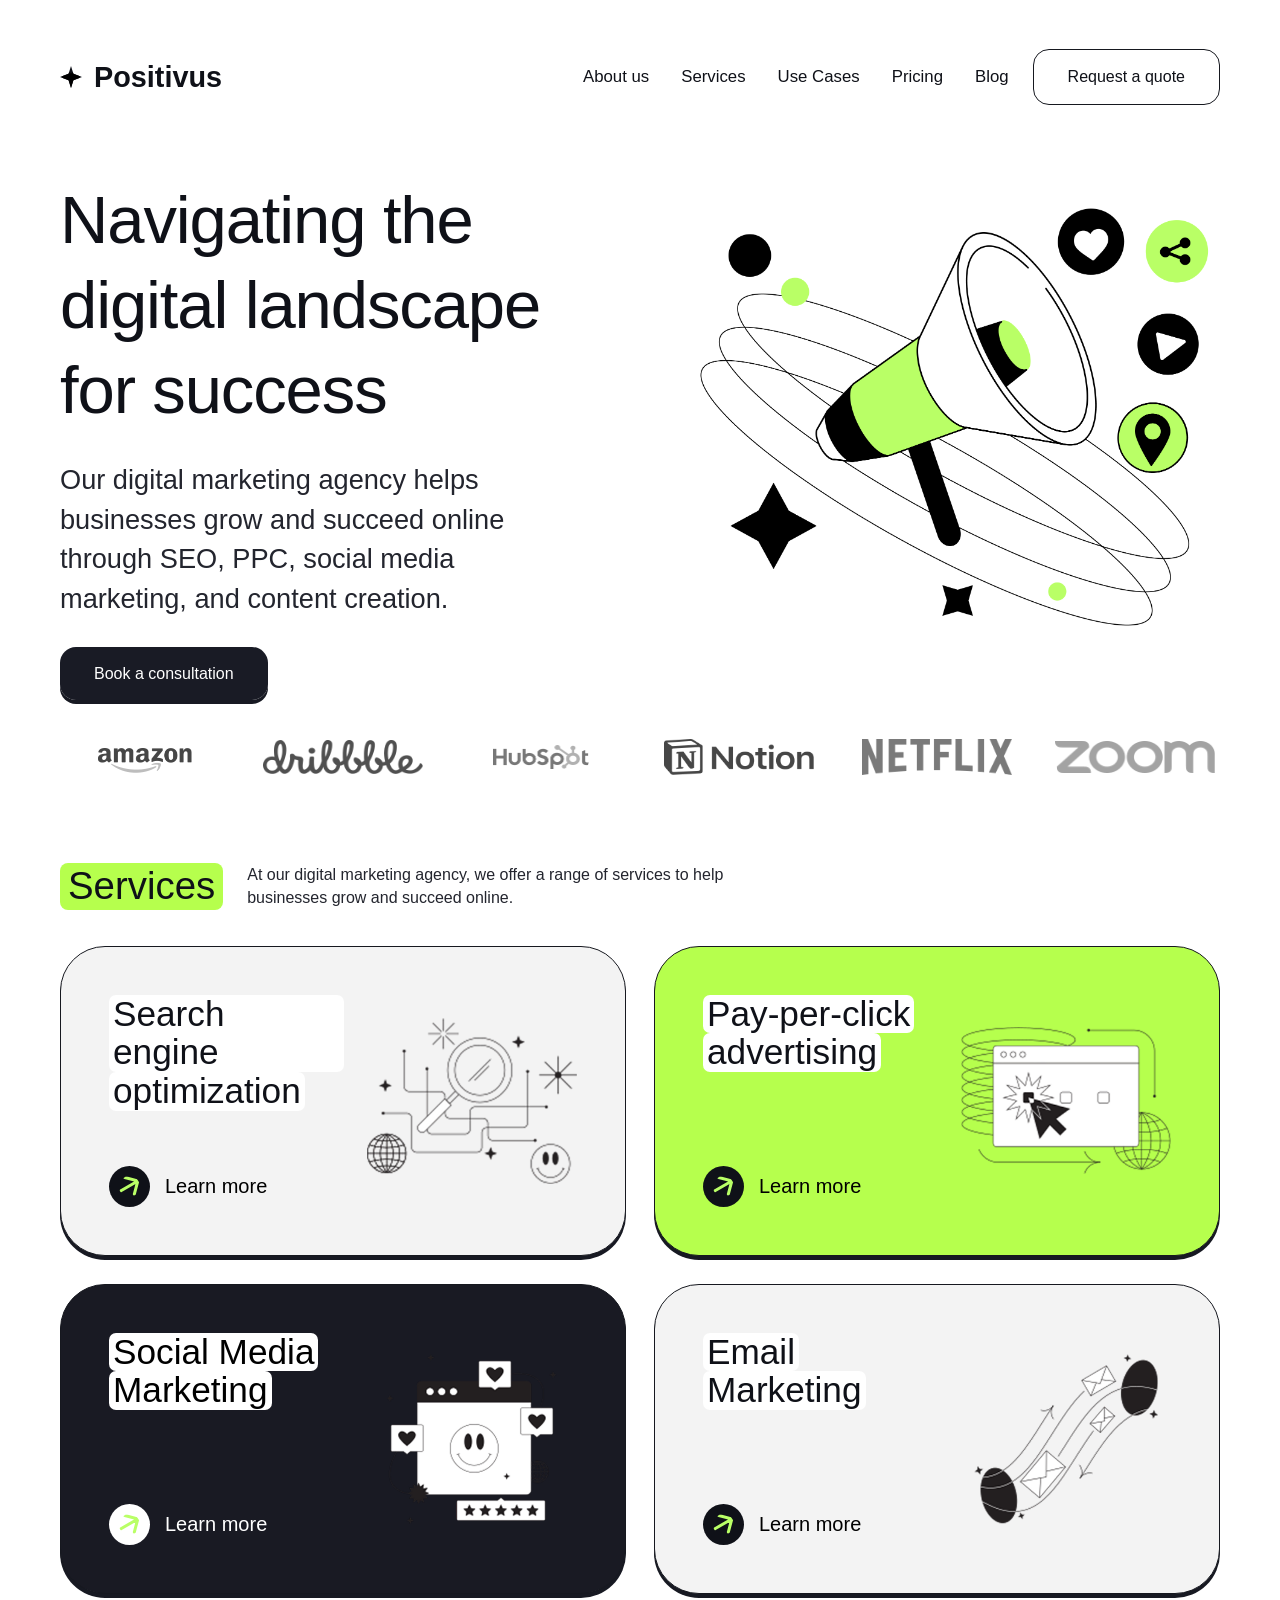
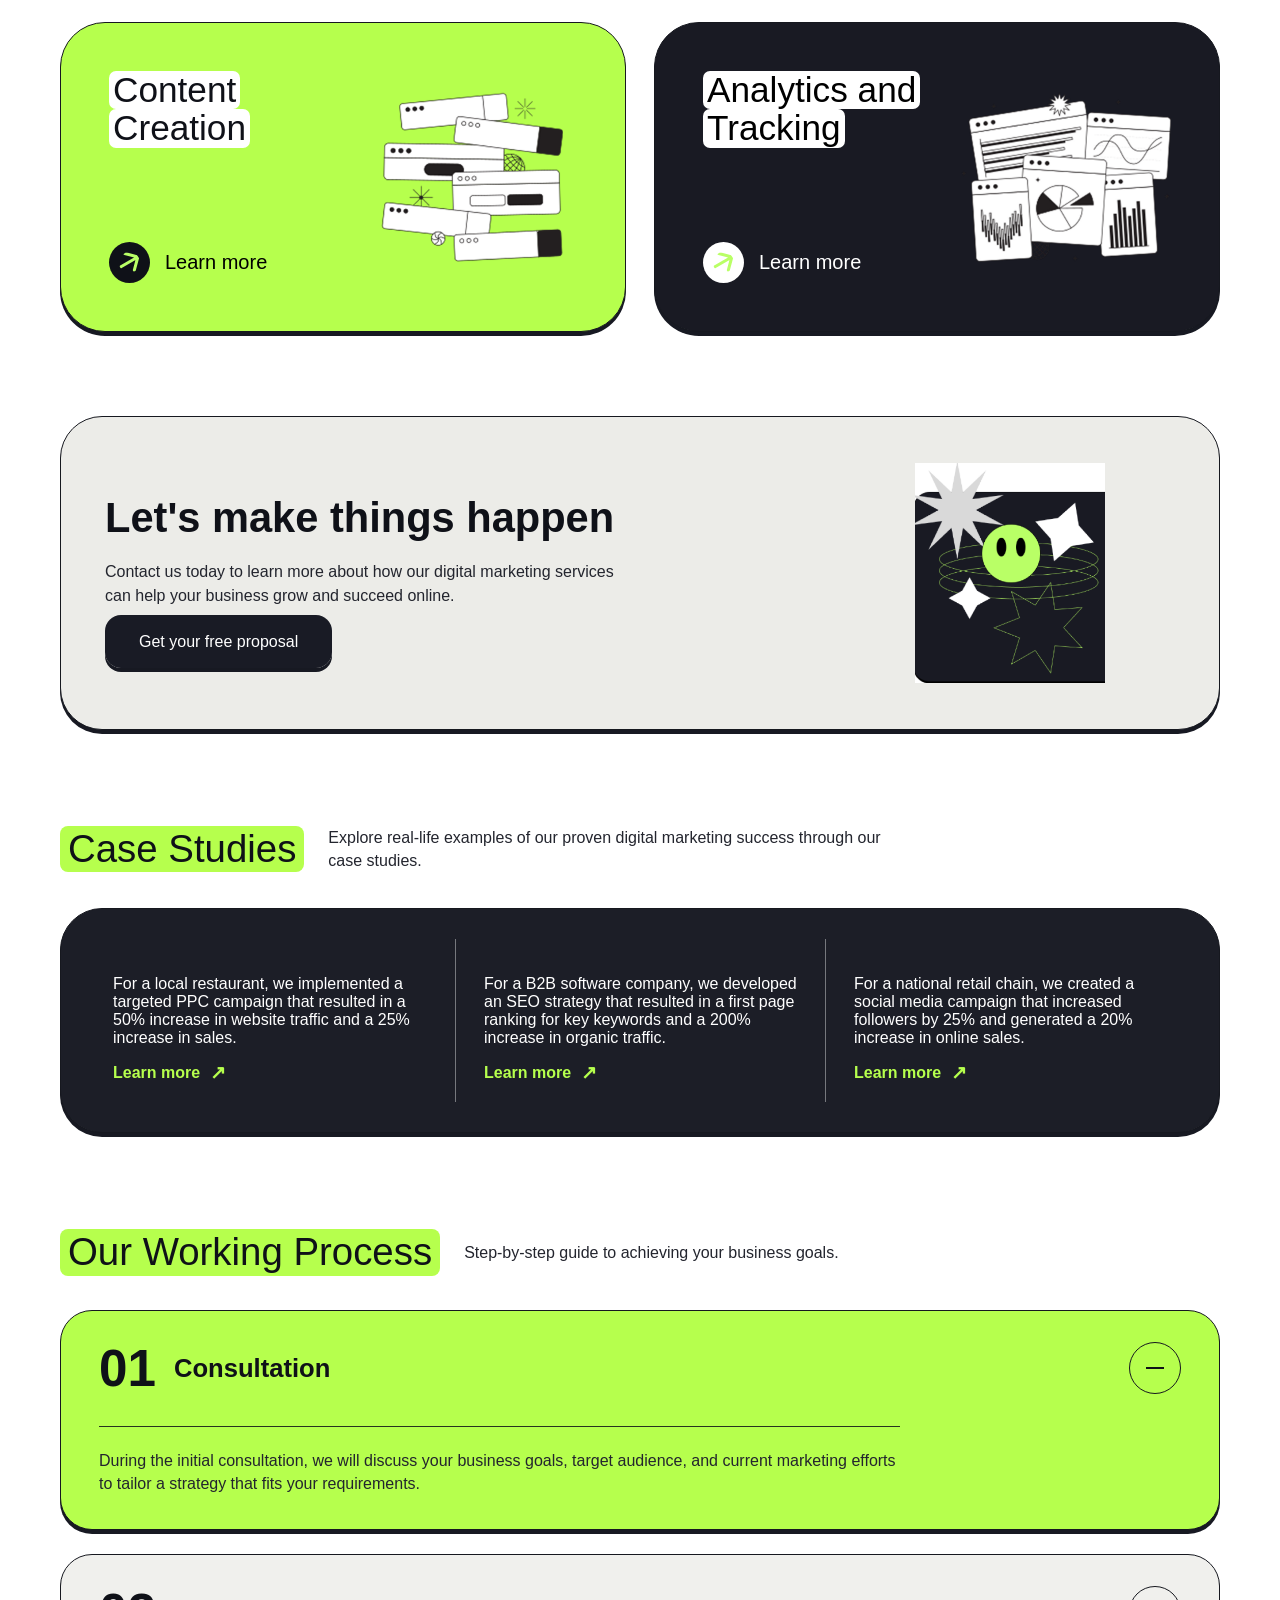
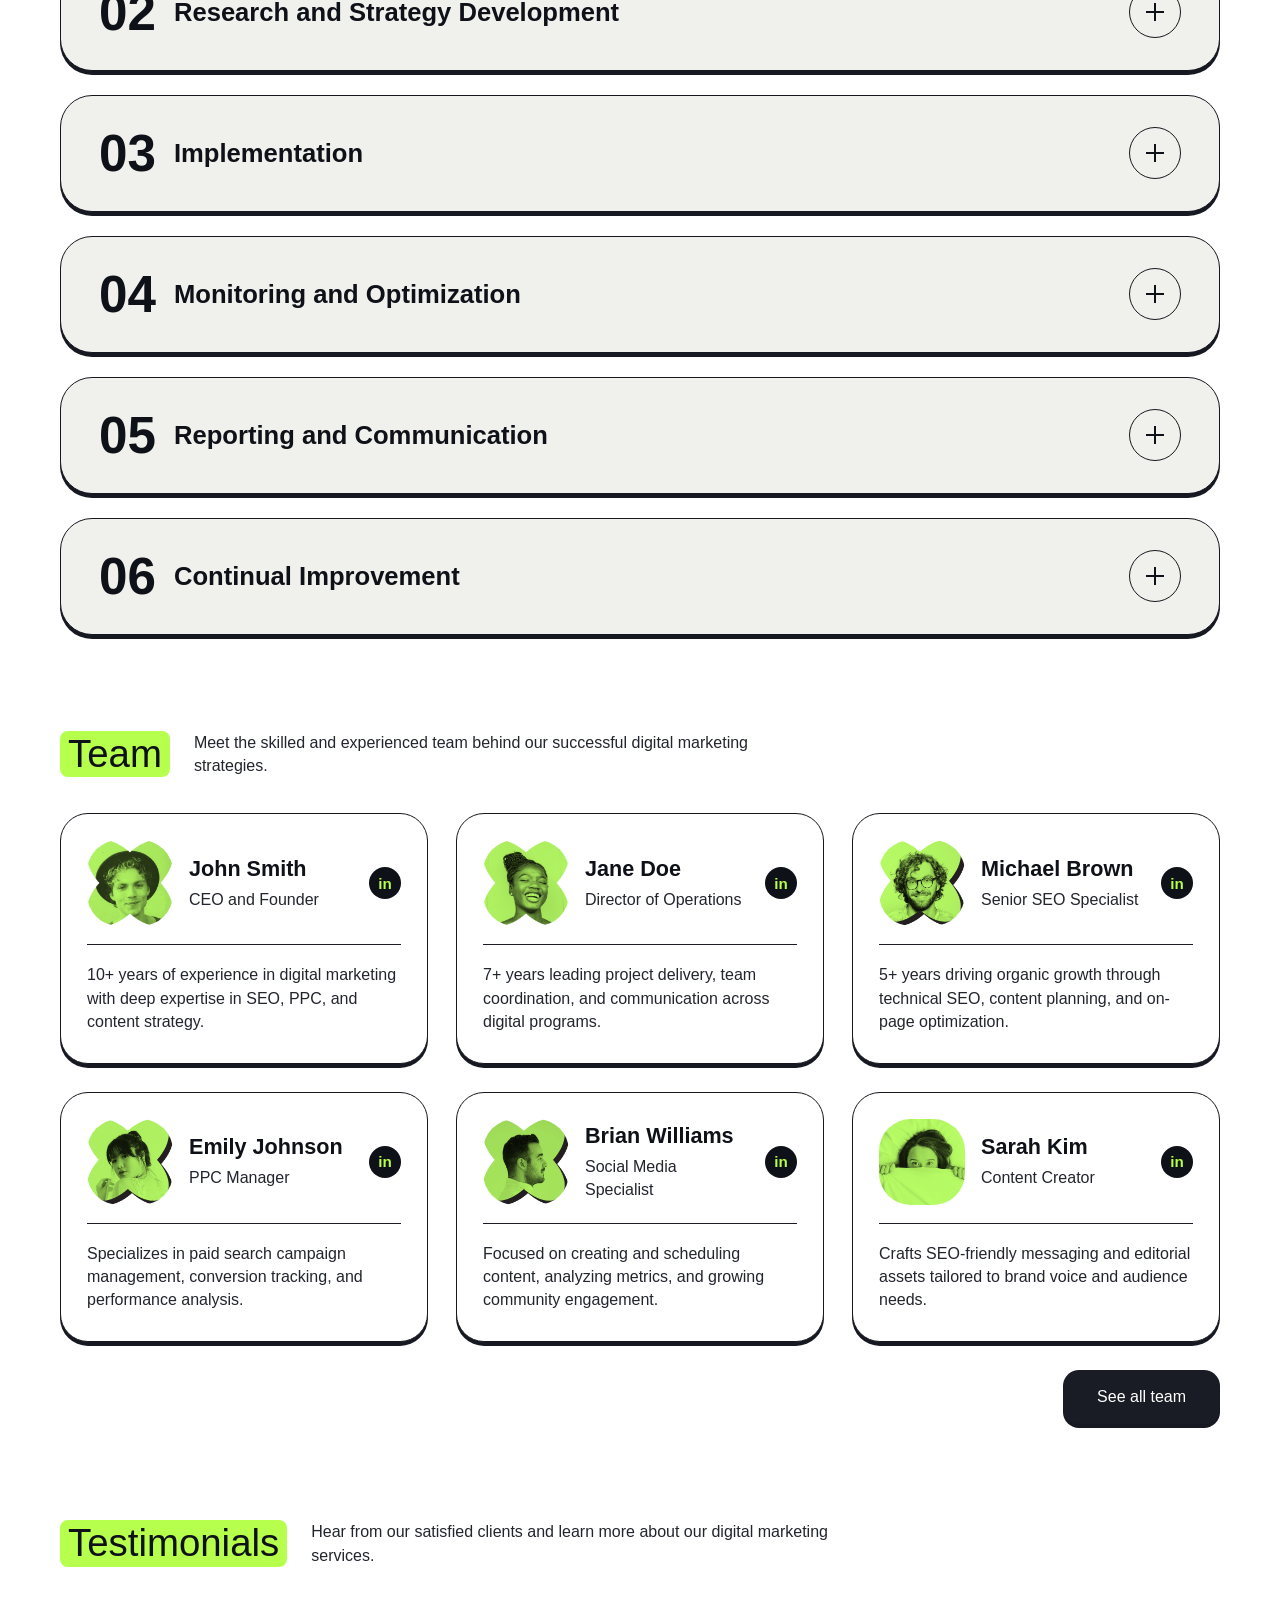
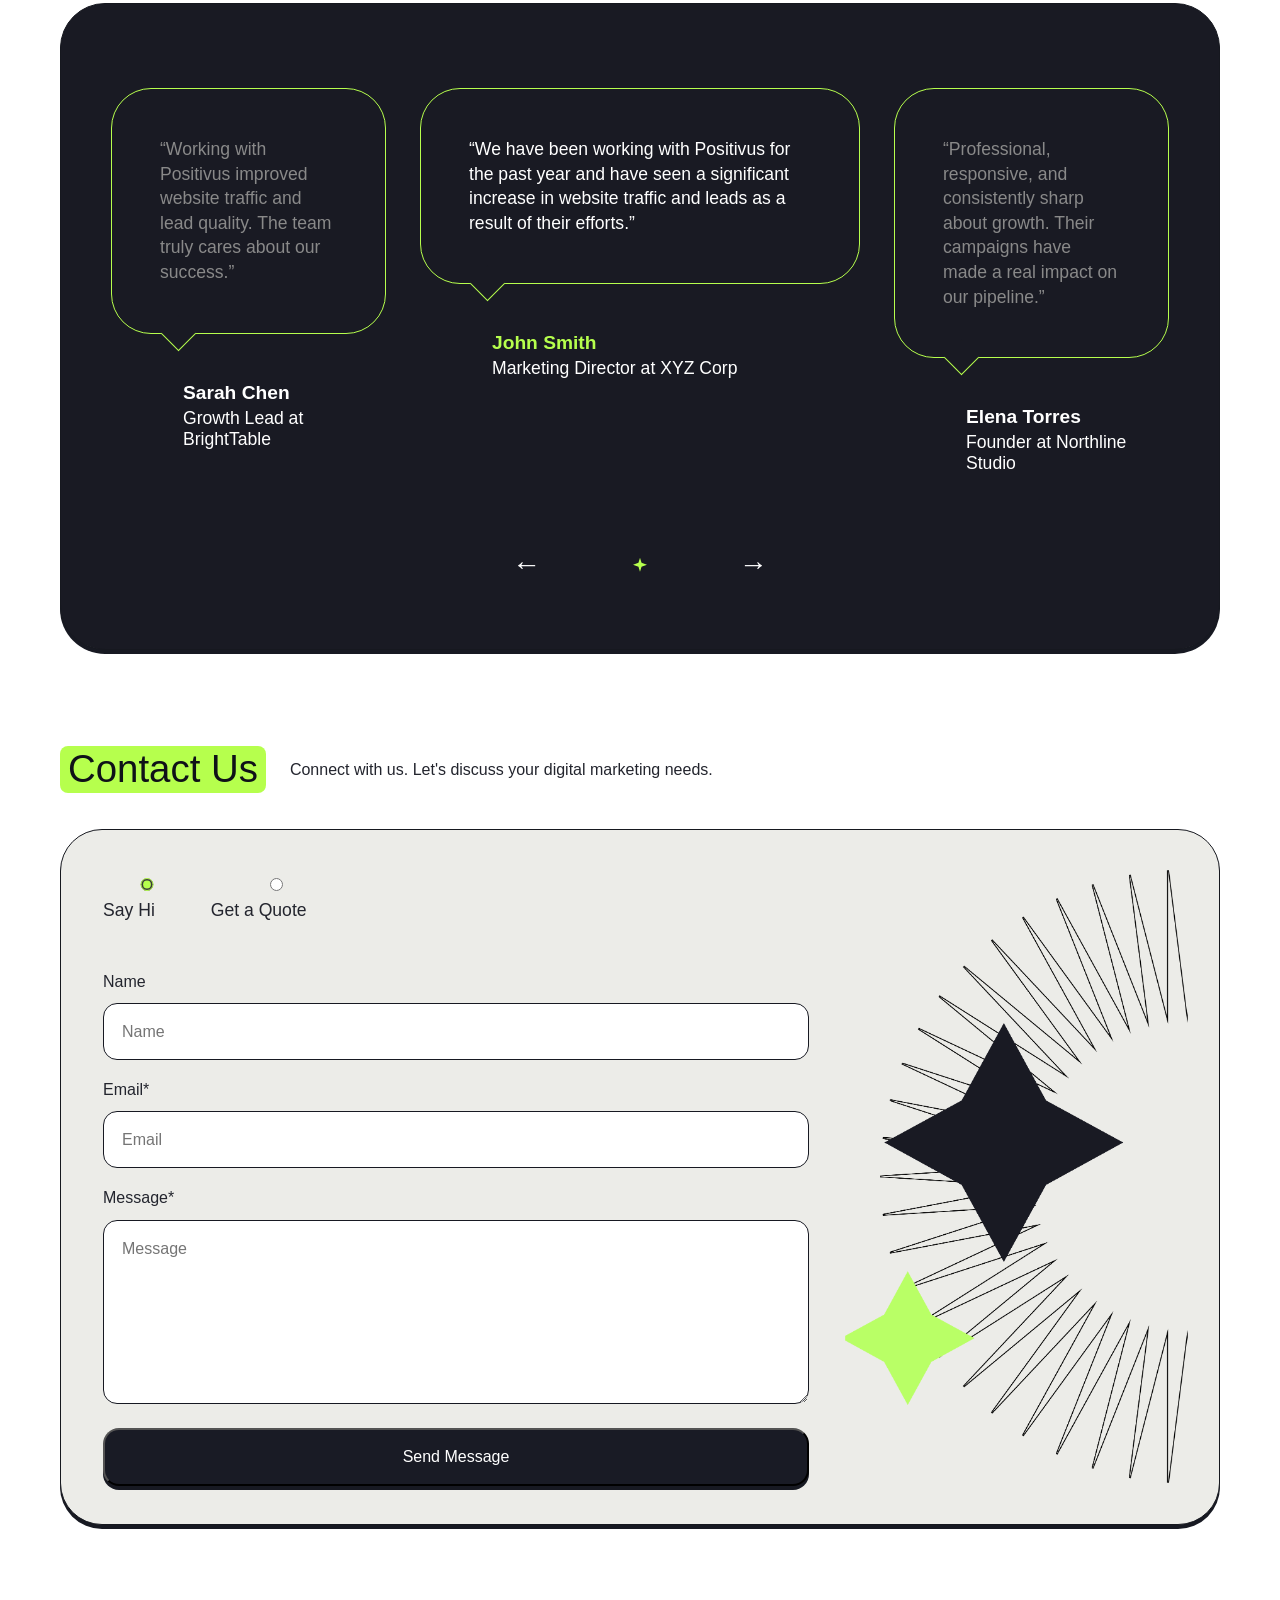
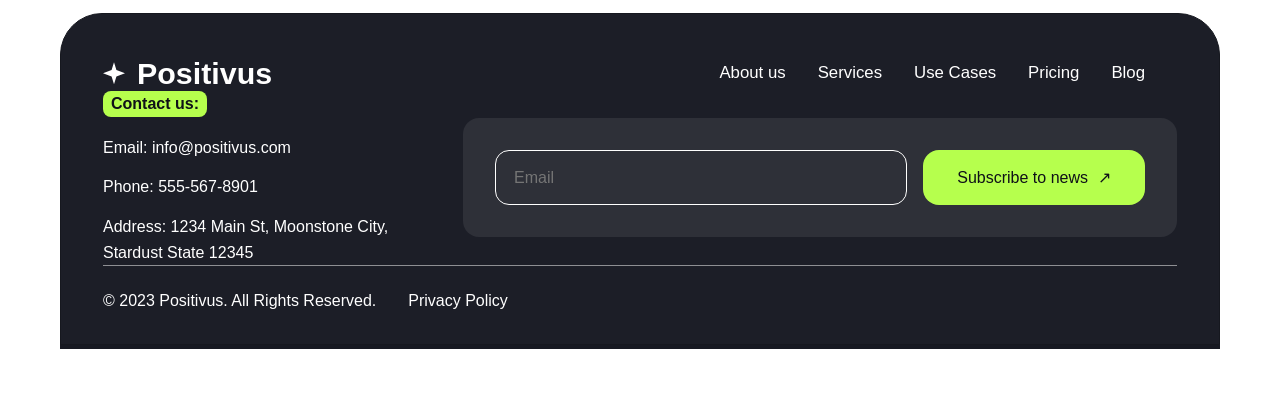
==== commit 3bf3f799: "Paste some img for social icon" ====
--- a/index.html
+++ b/index.html
@@ -451,6 +451,10 @@
           <a href="use-cases.html">Use Cases</a>
           <a href="pricing.html">Pricing</a>
           <a href="blog.html">Blog</a>
+
+          <div>
+            <img src="">
+          </div>
         </nav>
       </div>
       <div class="footer-main">
@@ -468,9 +472,6 @@
           </button>
         </form>
       </div>
-      <div class="footer-socials">
-        <span>in</span><span>f</span><span>t</span>
-      </div>
       <div class="footer-bottom">
         <span>&copy; 2023 Positivus. All Rights Reserved.</span>
         <a href="#">Privacy Policy</a>
@@ -480,7 +481,4 @@
   <script src="./script.js"></script>
 </body>
 
-</html>
-
-
-<!-- Zameer -->+</html>
--- a/style.css
+++ b/style.css
@@ -91,16 +91,14 @@
 .brand-star {
   display: inline-block;
   background: var(--ink);
-  clip-path: polygon(
-    50% 0%,
-    61% 35%,
-    100% 50%,
-    61% 65%,
-    50% 100%,
-    39% 65%,
-    0% 50%,
-    39% 35%
-  );
+  clip-path: polygon(50% 0%,
+      61% 35%,
+      100% 50%,
+      61% 65%,
+      50% 100%,
+      39% 65%,
+      0% 50%,
+      39% 35%);
 }
 
 .brand-star {
@@ -358,7 +356,7 @@
   color: #fff;
 }
 
-.service-card > div {
+.service-card>div {
   grid-area: title;
 }
 
@@ -485,7 +483,7 @@
   padding: 20px 28px;
 }
 
-.case-strip article + article {
+.case-strip article+article {
   border-left: 1px solid rgba(255, 255, 255, 0.4);
 }
 
@@ -761,16 +759,14 @@
   border: none;
   padding: 0;
   cursor: pointer;
-  clip-path: polygon(
-    50% 0%,
-    61% 35%,
-    100% 50%,
-    61% 65%,
-    50% 100%,
-    39% 65%,
-    0% 50%,
-    39% 35%
-  );
+  clip-path: polygon(50% 0%,
+      61% 35%,
+      100% 50%,
+      61% 65%,
+      50% 100%,
+      39% 65%,
+      0% 50%,
+      39% 35%);
   opacity: 1;
 }
 
@@ -972,6 +968,7 @@
 }
 
 @media (max-width: 1080px) {
+
   .site-header,
   .hero,
   .promo-band,
@@ -1031,7 +1028,7 @@
     padding: 20px;
   }
 
-  .case-strip article + article {
+  .case-strip article+article {
     border-left: none;
     border-top: 1px solid rgba(255, 255, 255, 0.4);
   }
@@ -1260,7 +1257,7 @@
     position: relative;
   }
 
-  .service-card > div:first-child {
+  .service-card>div:first-child {
     width: 100%;
     display: block;
   }
@@ -1334,7 +1331,7 @@
     scroll-snap-align: start;
   }
 
-  .case-strip article + article {
+  .case-strip article+article {
     border-top: none;
     border-left: none;
   }
@@ -1707,25 +1704,30 @@
   gap: 80px;
   margin-bottom: 100px;
 }
+
 .about-hero-image {
   flex: 1;
   display: flex;
   justify-content: center;
 }
+
 .about-hero-image img {
   width: 100%;
   max-width: 400px;
   border-radius: 2rem;
 }
+
 .about-hero-content {
   flex: 1;
 }
+
 .about-hero-content h1 {
   font-size: 4.5rem;
   margin: 0 0 32px;
   line-height: 1.1;
   font-weight: 700;
 }
+
 .about-hero-content p {
   font-size: 1.25rem;
   line-height: 1.6;
@@ -1737,11 +1739,13 @@
 .impact-section {
   margin-bottom: 120px;
 }
+
 .impact-section .section-heading {
   display: flex;
   align-items: center;
   gap: 40px;
 }
+
 .impact-section .tag {
   background: var(--accent);
   padding: 10px 20px;
@@ -1749,31 +1753,37 @@
   font-size: 2.5rem;
   font-weight: 600;
 }
+
 .impact-section .section-heading p {
   font-size: 1.2rem;
   max-width: 450px;
   line-height: 1.4;
 }
+
 .impact-stats-container {
   display: flex;
   margin-top: 68px;
   border-top: 1px solid #000;
   width: 73rem;
 }
+
 .impact-stats-container .stat-group {
   flex: 1;
 }
-.impact-stats-container .stat-group + .stat-group {
+
+.impact-stats-container .stat-group+.stat-group {
   padding-left: 40px;
   border-left: 1px solid #000;
   border-top-left-radius: 40px;
   margin-top: -1px;
 }
+
 .impact-stats-container .stat-value {
   display: block;
   font-size: 4rem;
   font-weight: 700;
 }
+
 .impact-stats-container .stat-label {
   font-size: 1.2rem;
 }
@@ -1783,6 +1793,7 @@
   margin-bottom: 120px;
   position: relative;
 }
+
 .journey-timeline-container {
   margin-top: 80px;
   position: relative;
@@ -1791,6 +1802,7 @@
   margin-left: auto;
   margin-right: auto;
 }
+
 .timeline-svg {
   position: absolute;
   top: 0;
@@ -1800,9 +1812,11 @@
   pointer-events: none;
   z-index: 0;
 }
+
 .timeline-line-mobile {
   display: none;
 }
+
 .journey-row {
   display: flex;
   align-items: center;
@@ -1810,6 +1824,7 @@
   position: relative;
   z-index: 1;
 }
+
 /* Desktop Order: 
    Row 1: Card Left, Year Right
    Row 2: Year Left, Card Right
@@ -1820,6 +1835,7 @@
 .journey-row.row-3 {
   flex-direction: row-reverse;
 }
+
 .journey-card {
   width: 550px;
   background: #1c1e27;
@@ -1829,6 +1845,7 @@
   box-shadow: 0 6px 0 #000;
   min-height: 13rem;
 }
+
 .journey-card h3 {
   display: flex;
   align-items: center;
@@ -1836,16 +1853,19 @@
   margin: 0 0 15px;
   font-size: 2.2rem;
 }
+
 .journey-card .star-icon {
   width: 40px;
   height: auto;
 }
+
 .journey-card p {
   color: #d8d8dc;
   line-height: 1.6;
   margin: 0;
   font-size: 1.1rem;
 }
+
 .journey-year {
   font-size: 4.5rem;
   font-weight: 700;
@@ -1858,12 +1878,14 @@
 .values-section {
   margin-bottom: 120px;
 }
+
 .values-grid {
   display: grid;
   grid-template-columns: 1fr 1fr;
   gap: 32px;
   margin-top: 60px;
 }
+
 .value-card {
   border: 2px solid #000;
   border-radius: 42px;
@@ -1873,22 +1895,27 @@
   display: flex;
   flex-direction: column;
 }
+
 .value-card h3 {
   font-size: 2rem;
   margin: 0 0 24px;
   border-bottom: 1px solid #000;
   padding-bottom: 16px;
 }
+
 .value-card p {
   font-size: 1.15rem;
   line-height: 1.5;
 }
+
 .value-card.has-illustration {
   position: relative;
 }
+
 .value-card.has-illustration .value-content {
   width: 60%;
 }
+
 .value-illustration {
   position: absolute;
   bottom: 40px;
@@ -1907,18 +1934,22 @@
   border: 2px solid #000;
   box-shadow: 0 6px 0 #000;
 }
+
 .quote-container {
   display: flex;
   align-items: center;
   gap: 80px;
 }
+
 .quote-icon {
   flex-shrink: 0;
 }
+
 .quote-icon img {
   width: 200px;
   height: auto;
 }
+
 .quote-content h2 {
   font-size: 2.8rem;
   line-height: 1.2;
@@ -1930,12 +1961,14 @@
 .awards-section {
   margin-bottom: 120px;
 }
+
 .awards-grid {
   display: grid;
   grid-template-columns: repeat(4, 1fr);
   gap: 24px;
   margin-top: 60px;
 }
+
 .award-card {
   background: #f3f3f3;
   border-radius: 42px;
@@ -1943,16 +1976,19 @@
   border: 2px solid #000;
   box-shadow: 0 6px 0 #000;
 }
+
 .award-card img {
   height: 120px;
   margin-bottom: 24px;
   object-fit: contain;
 }
+
 .award-card h4 {
   font-size: 1.2rem;
   margin: 0 0 16px;
   line-height: 1.3;
 }
+
 .award-card p {
   font-size: 1rem;
   color: #555;
@@ -1971,24 +2007,29 @@
   border: 2px solid #000;
   box-shadow: 0 6px 0 #000;
 }
+
 .join-team-content {
   flex: 1;
 }
+
 .join-team-content h2 {
   font-size: 3.5rem;
   margin: 0 0 24px;
 }
+
 .join-team-content p {
   font-size: 1.25rem;
   margin: 0 0 40px;
   max-width: 500px;
   line-height: 1.5;
 }
+
 .join-team-image {
   flex: 1;
   display: flex;
   justify-content: center;
 }
+
 .join-team-image img {
   width: 100%;
   max-width: 450px;
@@ -1996,6 +2037,7 @@
 
 /* Media Queries for About Us Page */
 @media (max-width: 1080px) {
+
   /* Hero Section Mobile */
   .about-hero {
     flex-direction: column;
@@ -2004,23 +2046,28 @@
     margin-bottom: 60px;
     text-align: left;
   }
+
   .about-hero-image {
     order: 2;
     width: 100%;
   }
+
   .about-hero-image img {
     max-width: 100%;
   }
+
   .about-hero-content {
     order: 1;
     display: flex;
     flex-direction: column;
   }
+
   .about-hero-content h1 {
     font-size: 2.8rem;
     margin-bottom: 24px;
     order: 1;
   }
+
   .about-hero-content p {
     font-size: 1.1rem;
     order: 3;
@@ -2035,10 +2082,12 @@
     text-align: left;
     gap: 24px;
   }
+
   .impact-section .tag {
     font-size: 2.2rem;
     padding: 10px 15px;
   }
+
   .impact-stats-container {
     display: grid;
     grid-template-columns: 1fr 1fr;
@@ -2051,6 +2100,7 @@
     column-gap: 0rem;
     row-gap: 4rem;
   }
+
   .impact-stats-container .stat-group {
     padding: 24px 10px;
     border: 1px solid #000;
@@ -2065,6 +2115,7 @@
     width: 17rem;
     height: 2rem;
   }
+
   .impact-stats-container .stat-group:last-child {
     grid-column: 1 / span 2;
     width: 100%;
@@ -2072,9 +2123,11 @@
     margin: 0 auto;
     border-bottom: none;
   }
+
   .impact-stats-container .stat-group:last-child .stat-label {
     display: block;
   }
+
   .impact-stats-container .stat-value {
     font-size: 3rem;
     font-weight: 700;
@@ -2083,6 +2136,7 @@
     letter-spacing: -1px;
     padding: 3rem;
   }
+
   .impact-stats-container .stat-label {
     font-size: 1rem;
     line-height: 1.1;
@@ -2091,10 +2145,12 @@
     font-weight: 400;
     height: 2rem;
   }
+
   .impact-stats-container .stat-group:last-child .stat-value {
     font-size: 2.5rem;
     margin-bottom: 1rem;
   }
+
   .impact-stats-container .stat-group:last-child .stat-label {
     font-size: 1rem;
     margin-top: -1.2rem;
@@ -2105,6 +2161,7 @@
     margin-top: 40px;
     padding-left: 0;
   }
+
   .timeline-line-mobile {
     display: block;
     position: absolute;
@@ -2115,12 +2172,14 @@
     background: var(--accent);
     z-index: 0;
   }
+
   .journey-row {
     flex-direction: column !important;
     align-items: flex-start;
     margin-bottom: 48px;
     padding-left: 50px;
   }
+
   .journey-year {
     font-size: 2.2rem;
     width: auto;
@@ -2128,6 +2187,7 @@
     text-align: left;
     position: relative;
   }
+
   .journey-year::before {
     content: "";
     position: absolute;
@@ -2137,24 +2197,24 @@
     width: 24px;
     height: 24px;
     background: var(--accent);
-    clip-path: polygon(
-      50% 0%,
-      61% 35%,
-      100% 50%,
-      61% 65%,
-      50% 100%,
-      39% 65%,
-      0% 50%,
-      39% 35%
-    );
+    clip-path: polygon(50% 0%,
+        61% 35%,
+        100% 50%,
+        61% 65%,
+        50% 100%,
+        39% 65%,
+        0% 50%,
+        39% 35%);
     z-index: 2;
   }
+
   .journey-card {
     width: 100%;
     padding: 24px;
     border-radius: 32px;
     min-height: auto;
   }
+
   .journey-card h3 {
     font-size: 1.5rem;
   }
@@ -2164,18 +2224,22 @@
     grid-template-columns: 1fr;
     gap: 24px;
   }
+
   .value-card {
     padding: 32px;
     border-radius: 32px;
     min-height: auto;
   }
+
   .value-card h3 {
     font-size: 1.8rem;
   }
+
   .value-card.has-illustration .value-content {
     width: 100%;
     margin-bottom: 24px;
   }
+
   .value-illustration {
     position: static;
     display: block;
@@ -2188,14 +2252,17 @@
     padding: 60px 32px;
     border-radius: 32px;
   }
+
   .quote-container {
     flex-direction: column;
     gap: 40px;
     text-align: left;
   }
+
   .quote-icon img {
     width: 120px;
   }
+
   .quote-content h2 {
     font-size: 1.8rem;
   }
@@ -2205,6 +2272,7 @@
     grid-template-columns: 1fr;
     gap: 20px;
   }
+
   .award-card {
     padding: 30px 24px;
     border-radius: 32px;
@@ -2217,12 +2285,15 @@
     text-align: center;
     border-radius: 32px;
   }
+
   .join-team-content h2 {
     font-size: 2.8rem;
   }
+
   .join-team-content p {
     margin-bottom: 32px;
   }
+
   .join-team-image {
     margin-top: 40px;
   }
@@ -2286,11 +2357,12 @@
   padding: 24px 32px;
 }
 
-.stat-group + .stat-group {
+.stat-group+.stat-group {
   height: 3rem;
   border-left: 1.5px solid var(--ink);
   border-top-left-radius: 32px;
-  margin-left: -1.5px; /* Overlap borders */
+  margin-left: -1.5px;
+  /* Overlap borders */
   gap: -2rem;
 }
 
@@ -2332,8 +2404,8 @@
     border-top: none;
   }
 
-  .stat-group + .stat-group::before,
-  .stat-group + .stat-group::after {
+  .stat-group+.stat-group::before,
+  .stat-group+.stat-group::after {
     display: none;
   }
 
@@ -2438,13 +2510,14 @@
 }
 
 .service-highlight-card .tag {
-  background: var(--accent);
   color: #000;
+  display: none;
+  line-height: 1.1;
+  font-weight: 500;
   font-size: 1.8rem;
   padding: 8px 16px;
   border-radius: 12px;
-  line-height: 1.1;
-  font-weight: 500;
+  background: var(--accent);
 }
 
 .highlight-body {
@@ -2526,16 +2599,14 @@
   width: 100px;
   height: 100px;
   background-color: #191a23;
-  clip-path: polygon(
-    50% 0%,
-    61% 35%,
-    100% 50%,
-    61% 65%,
-    50% 100%,
-    39% 65%,
-    0% 50%,
-    39% 35%
-  );
+  clip-path: polygon(50% 0%,
+      61% 35%,
+      100% 50%,
+      61% 65%,
+      50% 100%,
+      39% 65%,
+      0% 50%,
+      39% 35%);
   display: flex;
   align-items: center;
   justify-content: center;
@@ -2593,7 +2664,7 @@
   padding: 20px 40px;
 }
 
-.use-case-column + .use-case-column {
+.use-case-column+.use-case-column {
   border-left: 1px solid rgba(255, 255, 255, 0.4);
 }
 
@@ -2618,9 +2689,10 @@
 }
 
 .featured-label-container {
-  display: flex;
-  align-items: center;
   gap: 12px;
+  display: flex;
+  margin-right: 3rem;
+  align-items: center;
   margin-bottom: 24px;
 }
 
@@ -2638,30 +2710,36 @@
     margin-bottom: 40px;
     background: #fff;
   }
+
   .services-hero-content {
     flex-direction: column;
     text-align: left;
     gap: 32px;
     display: flex;
   }
+
   .services-hero-text {
     display: contents;
   }
+
   .services-hero-text h1 {
     order: 1;
     font-size: 2.8rem;
     margin-bottom: 0;
   }
+
   .services-hero-image {
     order: 2;
     width: 100%;
     justify-content: flex-start;
     margin: 0;
   }
+
   .services-hero-image img {
     max-width: 100%;
     width: 100%;
   }
+
   .services-hero-text p {
     order: 3;
     font-size: 1.1rem;
@@ -2742,7 +2820,7 @@
     padding: 0;
   }
 
-  .use-case-column + .use-case-column {
+  .use-case-column+.use-case-column {
     border-left: none;
     border-top: 1px solid rgba(255, 255, 255, 0.4);
     padding-top: 40px;
@@ -2762,6 +2840,7 @@
     width: 32px;
     height: 32px;
   }
+
   .cta-card {
     padding: 40px 24px;
     flex-direction: column;
@@ -3346,16 +3425,14 @@
     width: 16px;
     height: 16px;
     background: var(--accent);
-    clip-path: polygon(
-      50% 0%,
-      61% 35%,
-      100% 50%,
-      61% 65%,
-      50% 100%,
-      39% 65%,
-      0% 50%,
-      39% 35%
-    );
+    clip-path: polygon(50% 0%,
+        61% 35%,
+        100% 50%,
+        61% 65%,
+        50% 100%,
+        39% 65%,
+        0% 50%,
+        39% 35%);
   }
 
   .cases-featured-copy h2,
@@ -4361,12 +4438,15 @@
 .stat-card.white {
   background: #fff;
 }
+
 .stat-card.accent {
   background: var(--accent);
 }
+
 .stat-card.light {
   background: #f3f3f3;
 }
+
 .stat-card.dark {
   background: #1c1e27;
   color: #fff;
@@ -4447,6 +4527,7 @@
 .insights-grid article:nth-child(3n) {
   border-right: none;
 }
+
 .insights-grid article:nth-last-child(-n + 3) {
   border-bottom: none;
 }
@@ -4533,12 +4614,15 @@
     flex-direction: column;
     padding: 30px;
   }
+
   .insights-grid {
     grid-template-columns: repeat(2, 1fr);
   }
+
   .insights-grid article:nth-child(3n) {
     border-right: 1px solid #d8d8dc;
   }
+
   .insights-grid article:nth-child(2n) {
     border-right: none;
   }
@@ -4685,4 +4769,4 @@
     flex-direction: column;
     gap: 20px;
   }
-}
+}
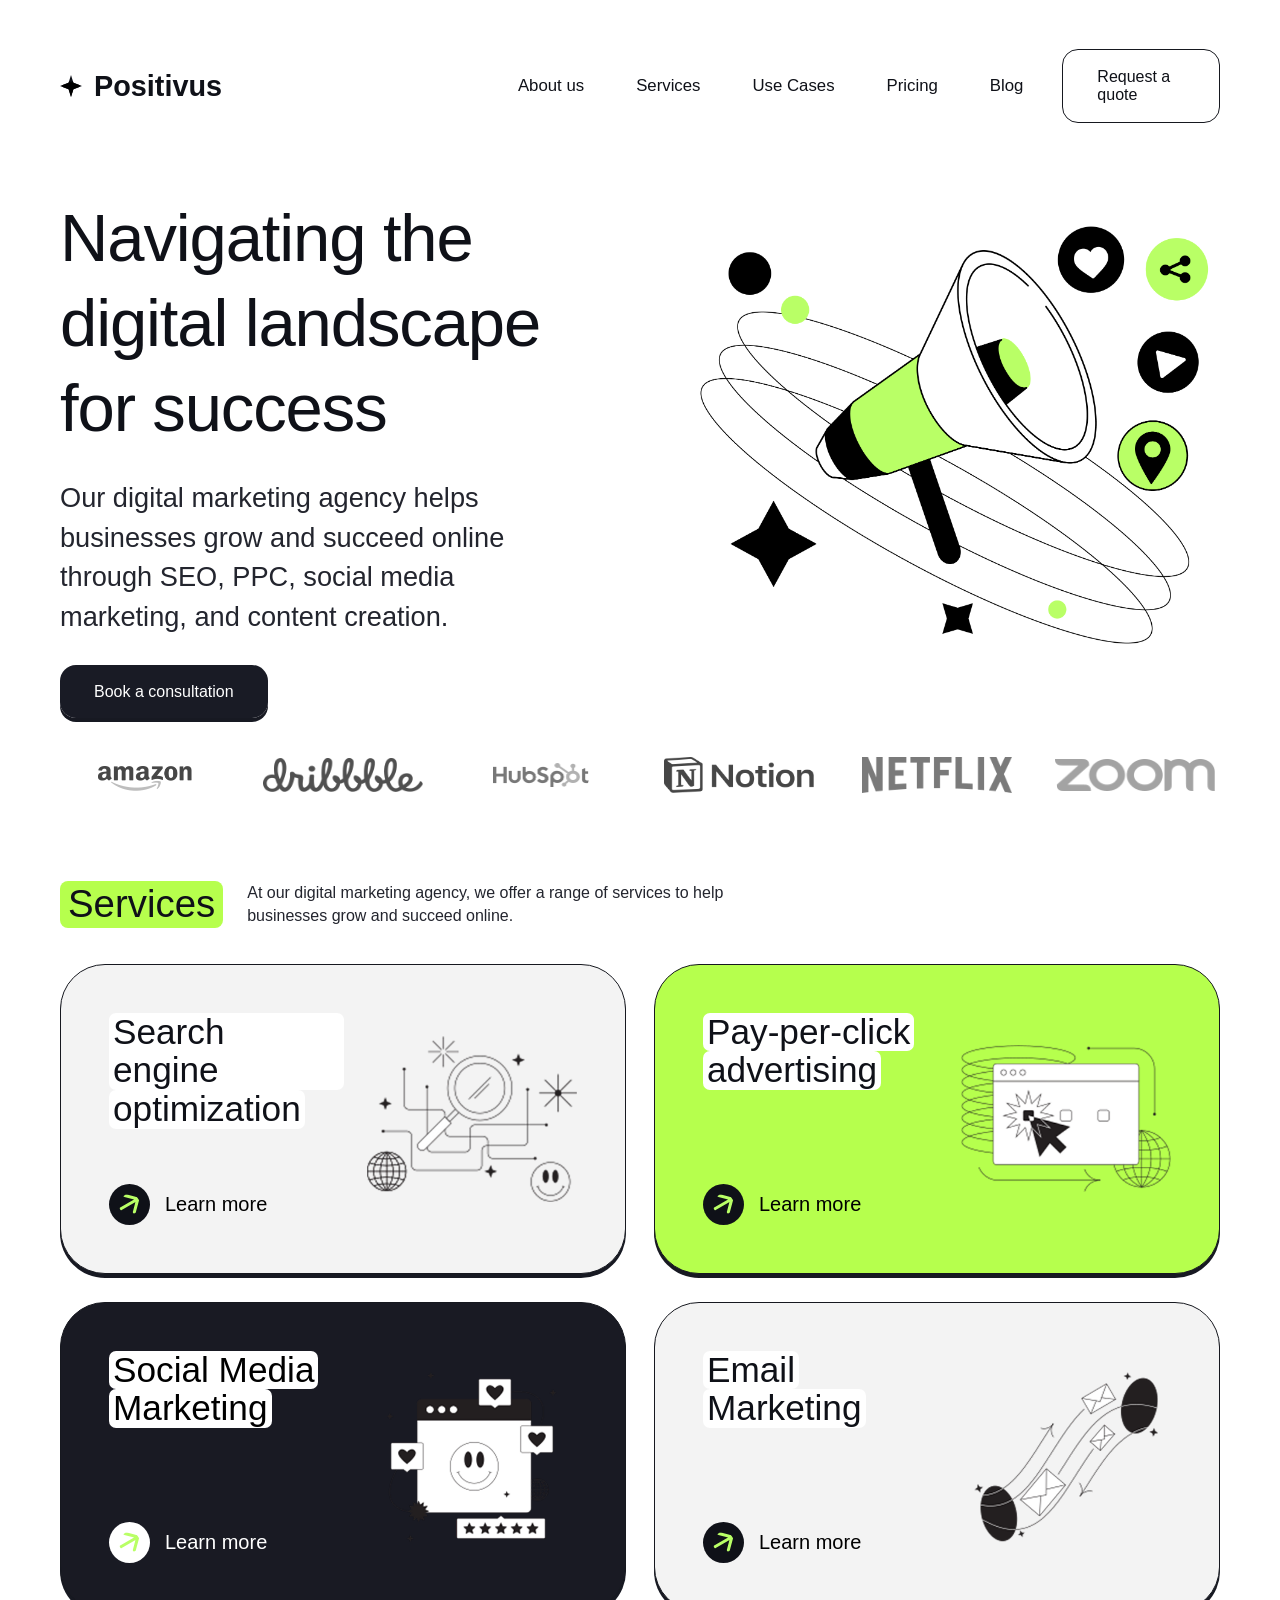
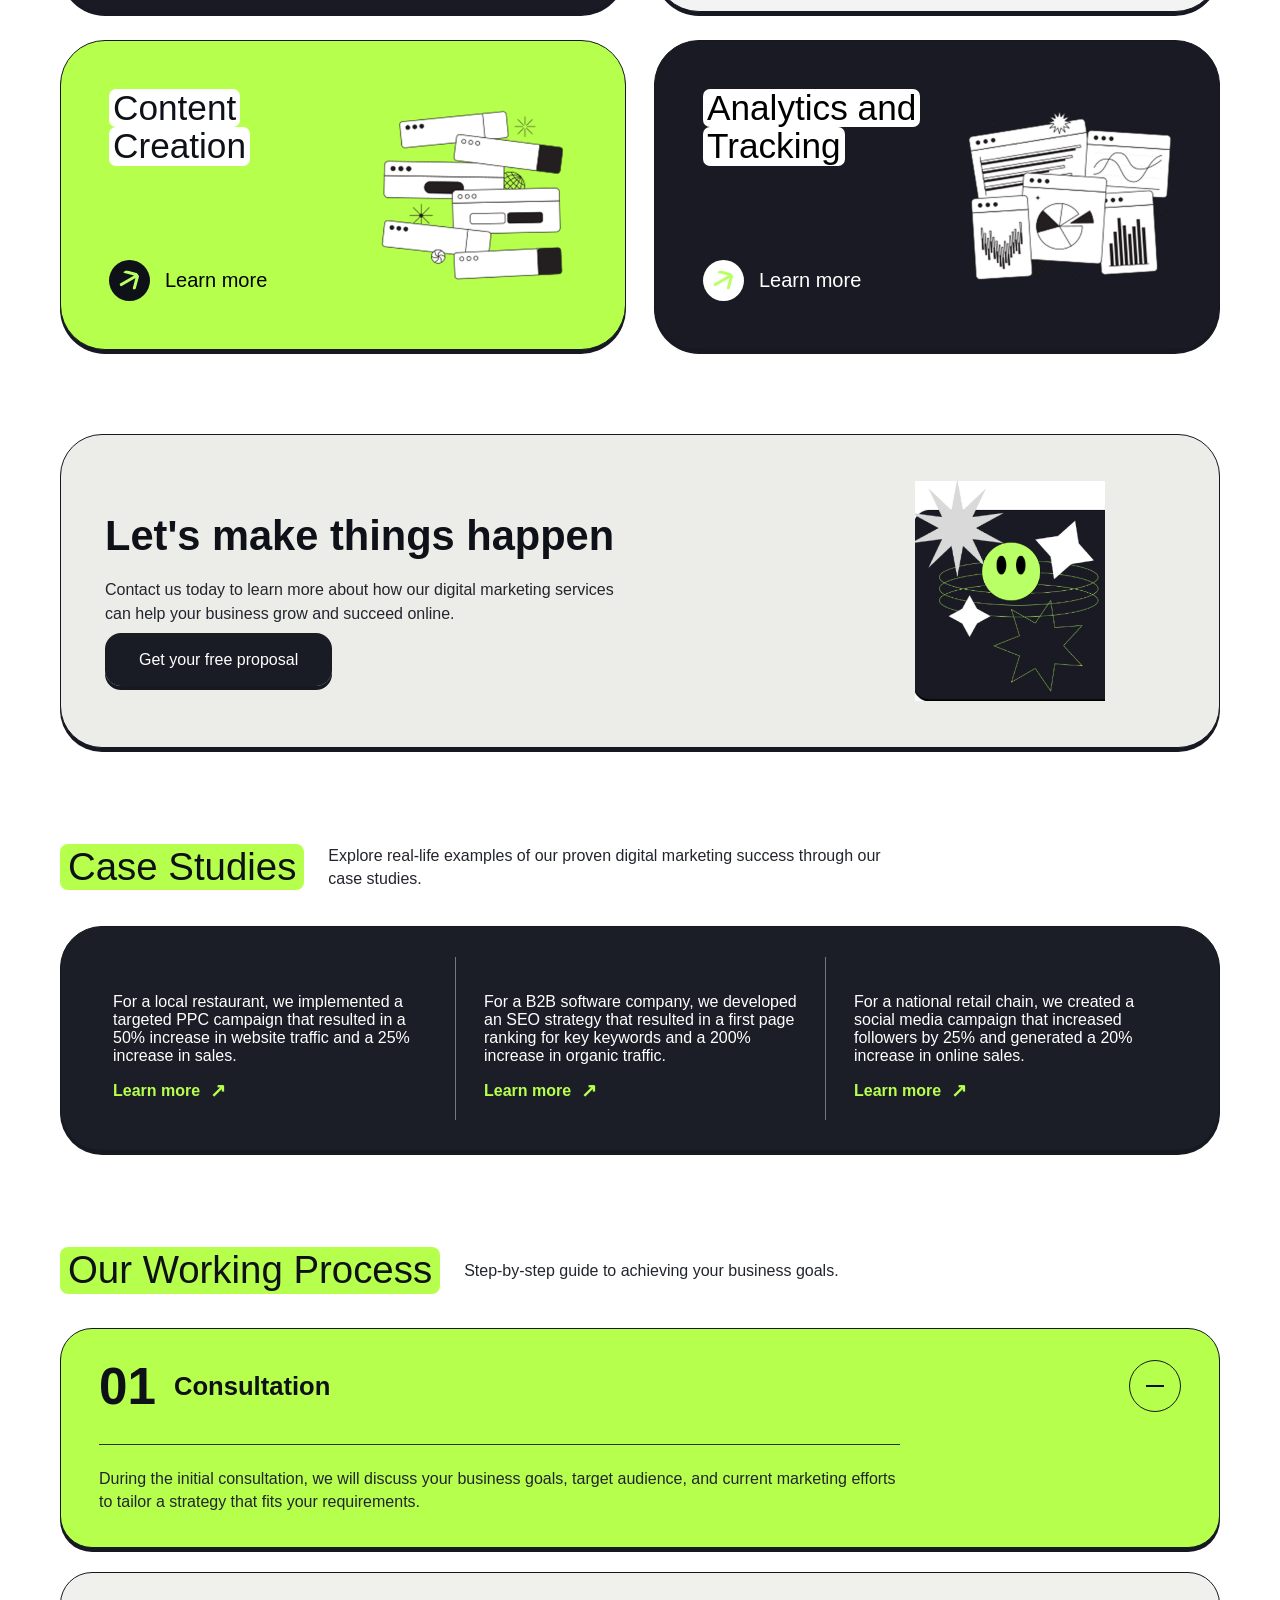
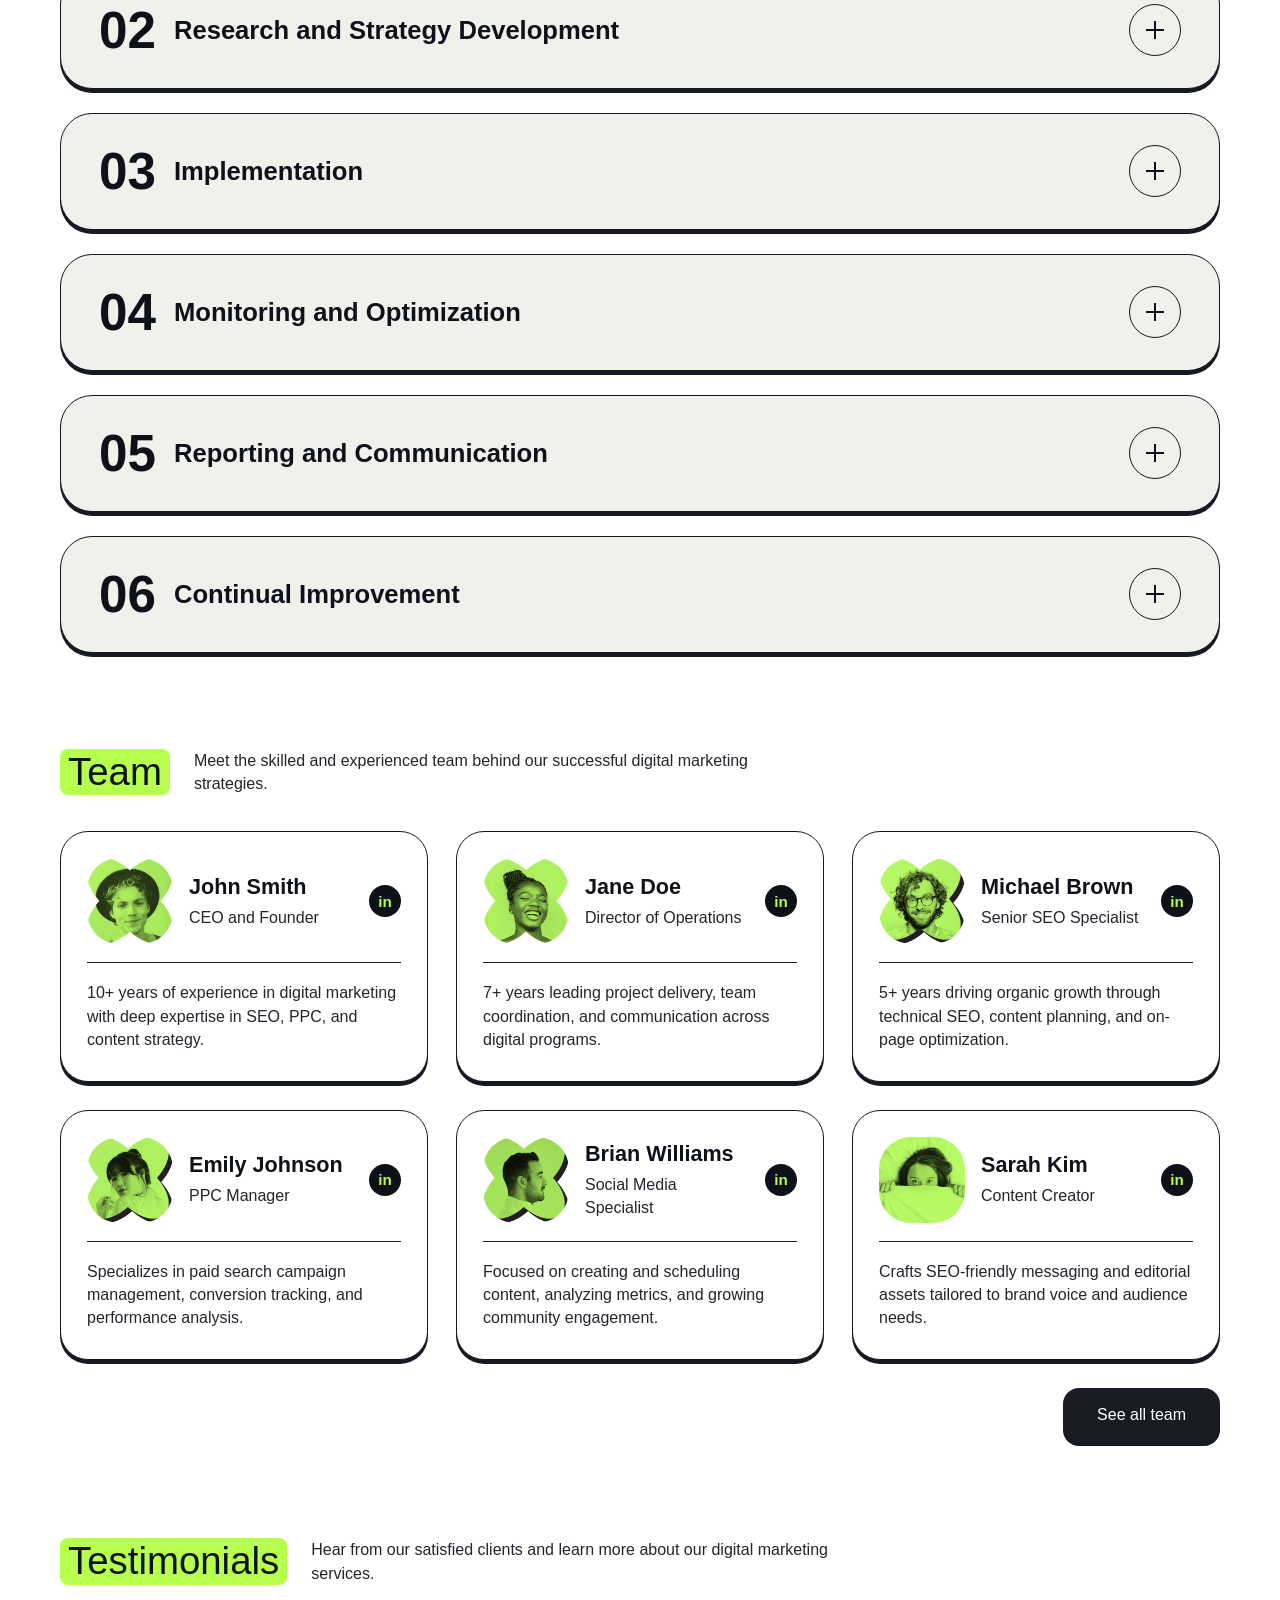
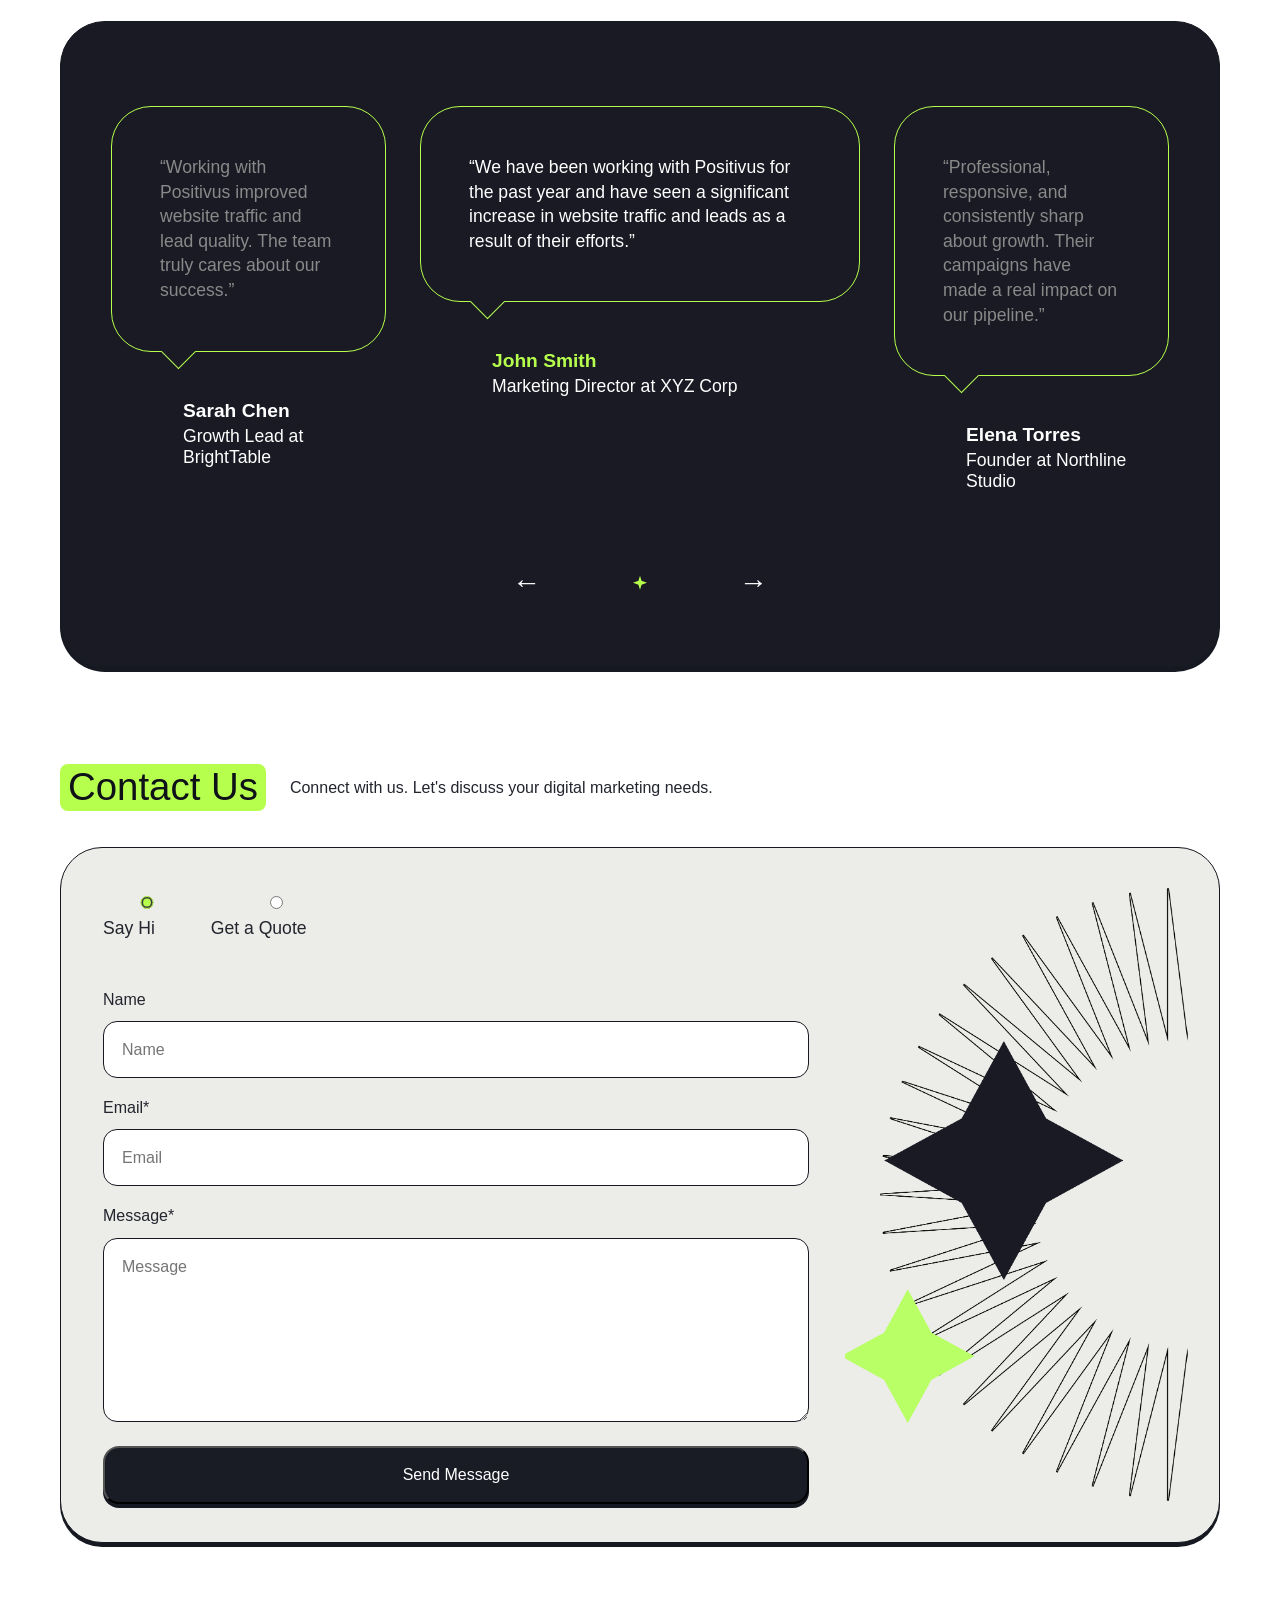
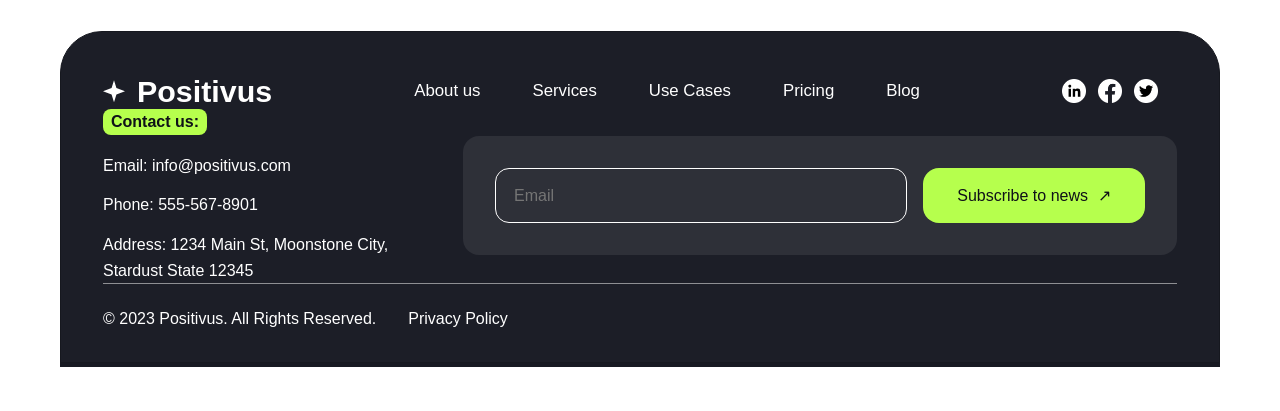
==== commit 61224c76: "I Fix the issue no:5" ====
--- a/index.html
+++ b/index.html
@@ -451,11 +451,15 @@
           <a href="use-cases.html">Use Cases</a>
           <a href="pricing.html">Pricing</a>
           <a href="blog.html">Blog</a>
-
-          <div>
-            <img src="">
-          </div>
         </nav>
+
+        <div class="footer_social_icon_container">
+          <img src="images/Social icon (1).png">
+          <img src="images/Social icon.png">
+          <img src="images/Social icon (2).png">
+        </div>
+
+
       </div>
       <div class="footer-main">
         <div class="contact-block">
--- a/style.css
+++ b/style.css
@@ -142,9 +142,15 @@
 
 .site-nav,
 .footer-nav {
-  display: flex;
-  gap: 32px;
+  gap: 52px;
+  width: 100%;
+  display: flex;
   font-size: 1.05rem;
+  justify-content: center;
+}
+
+.footer-nav>div {
+  justify-content: flex-end;
 }
 
 .site-nav a,
@@ -4769,4 +4775,14 @@
     flex-direction: column;
     gap: 20px;
   }
+}
+
+.footer_social_icon_container {
+  gap: 0.75rem;
+  display: flex;
+  margin-right: 3rem;
+}
+
+.footer_social_icon_container img {
+  width: 1.5rem;
 }
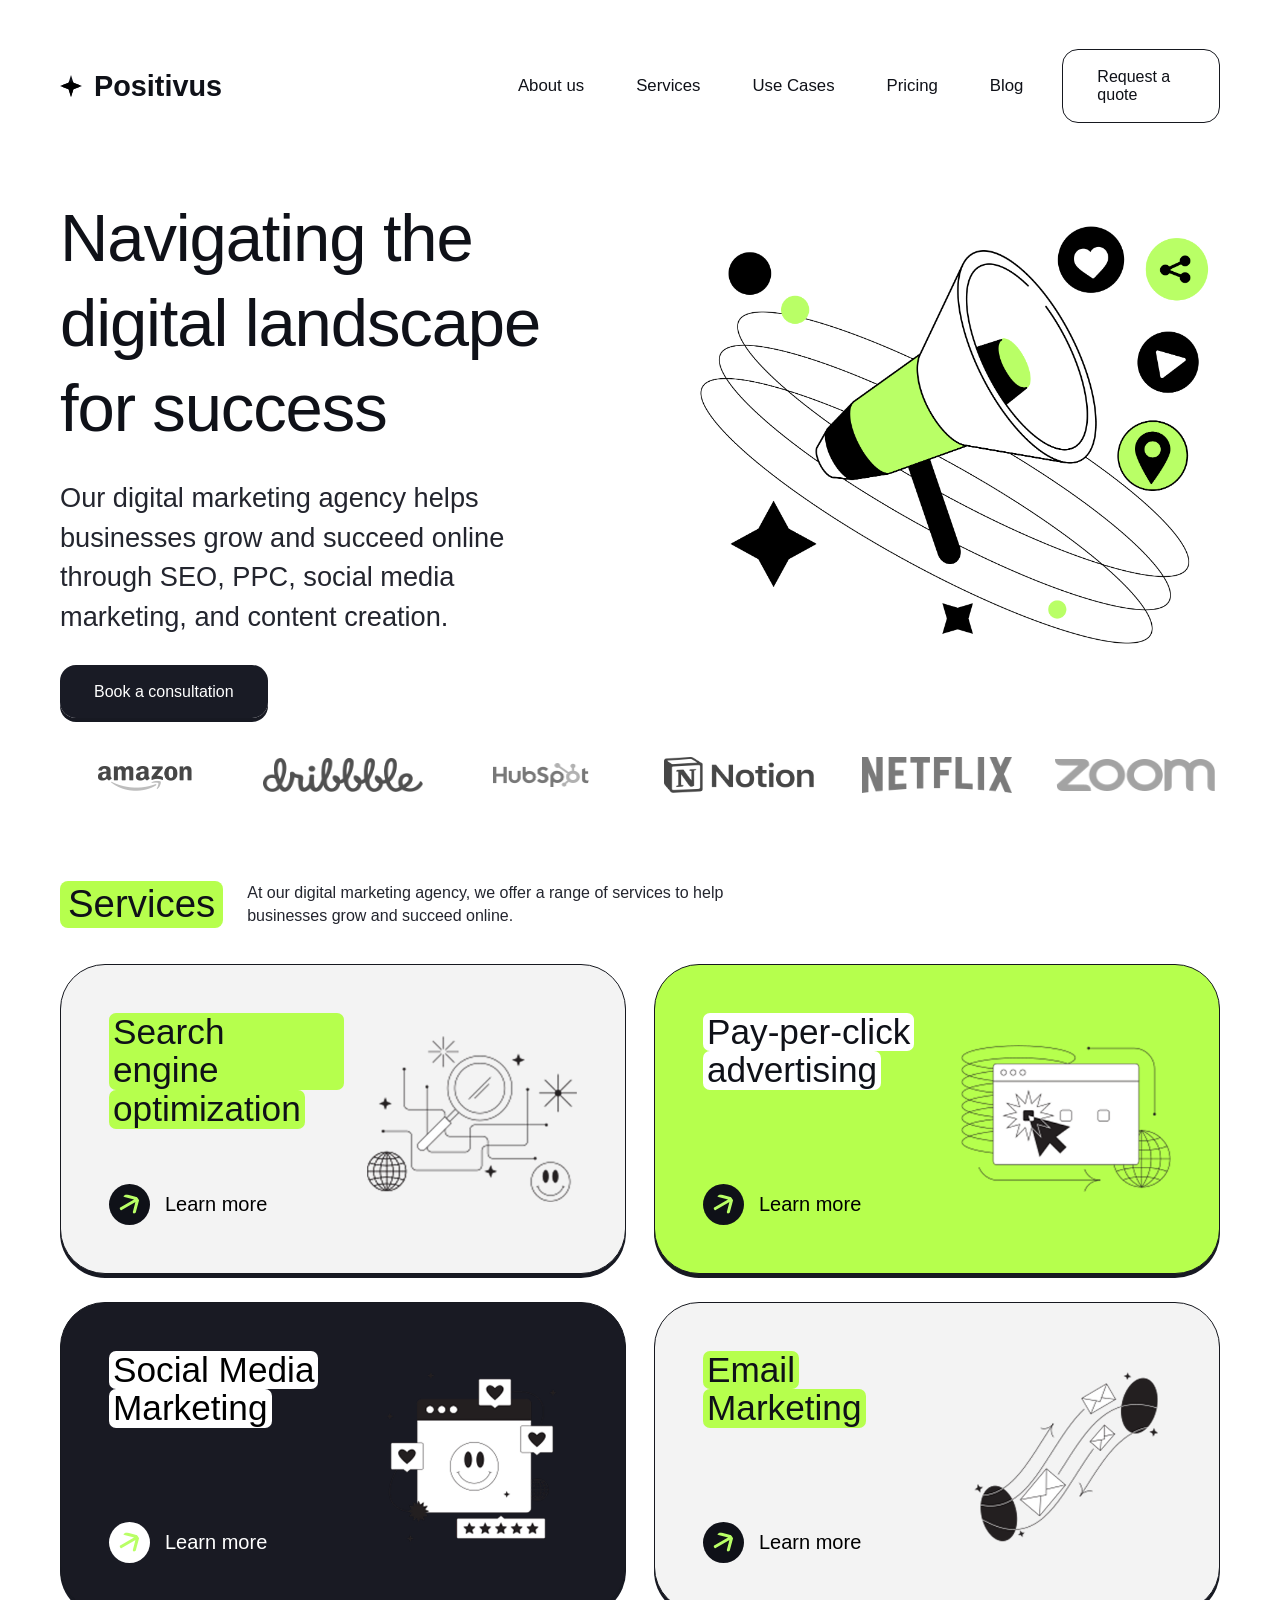
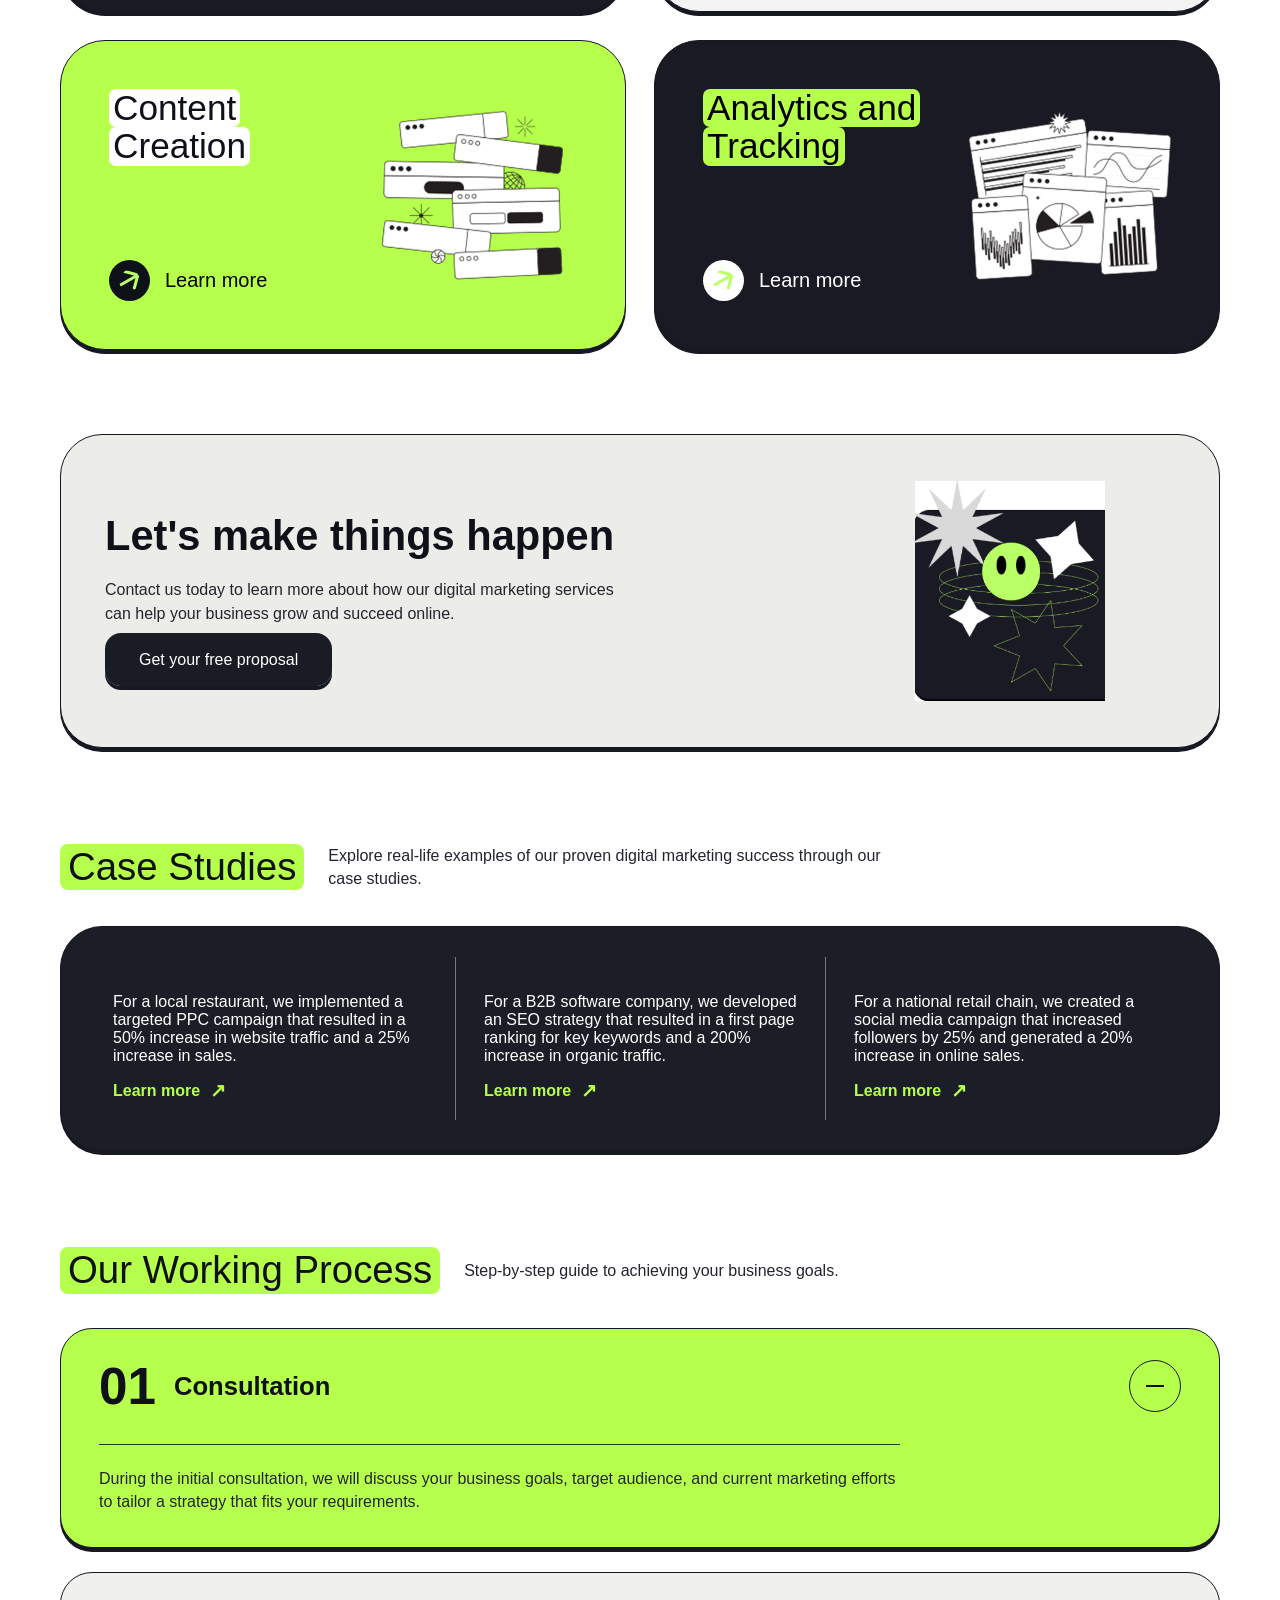
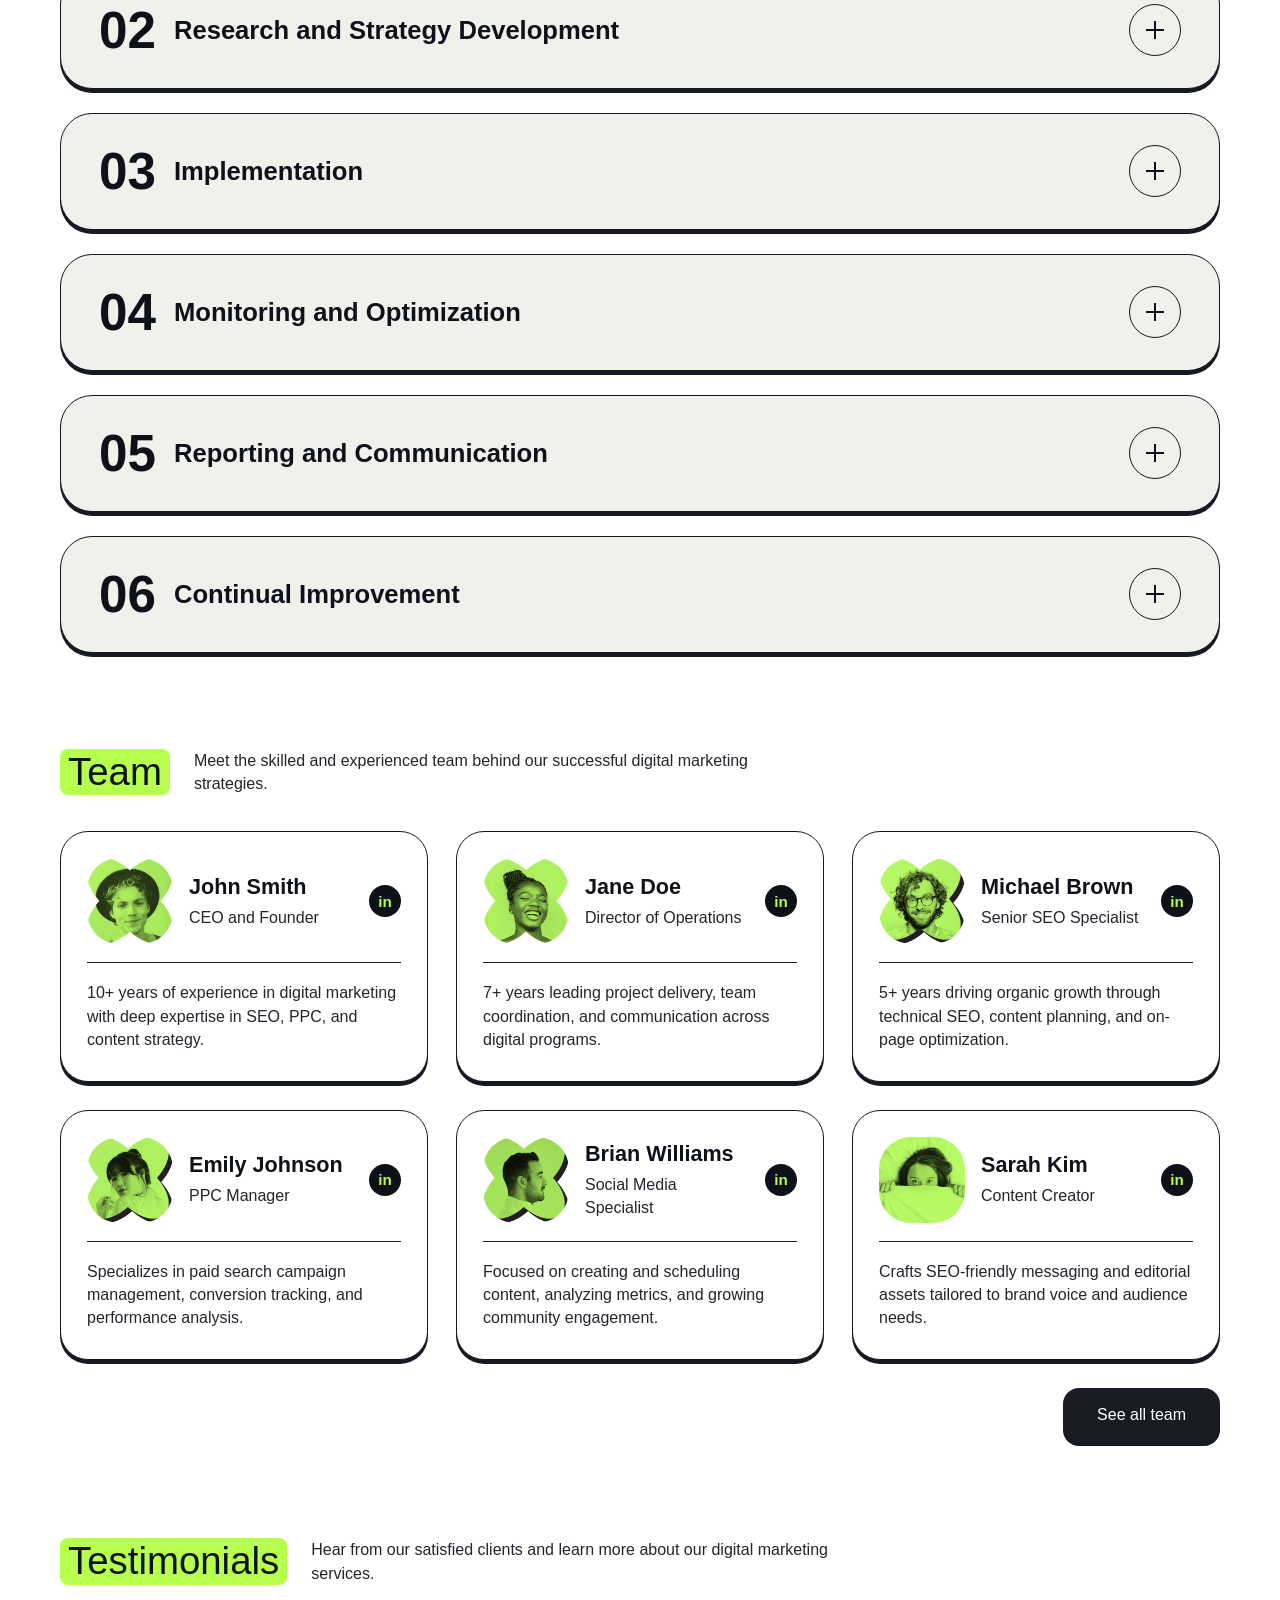
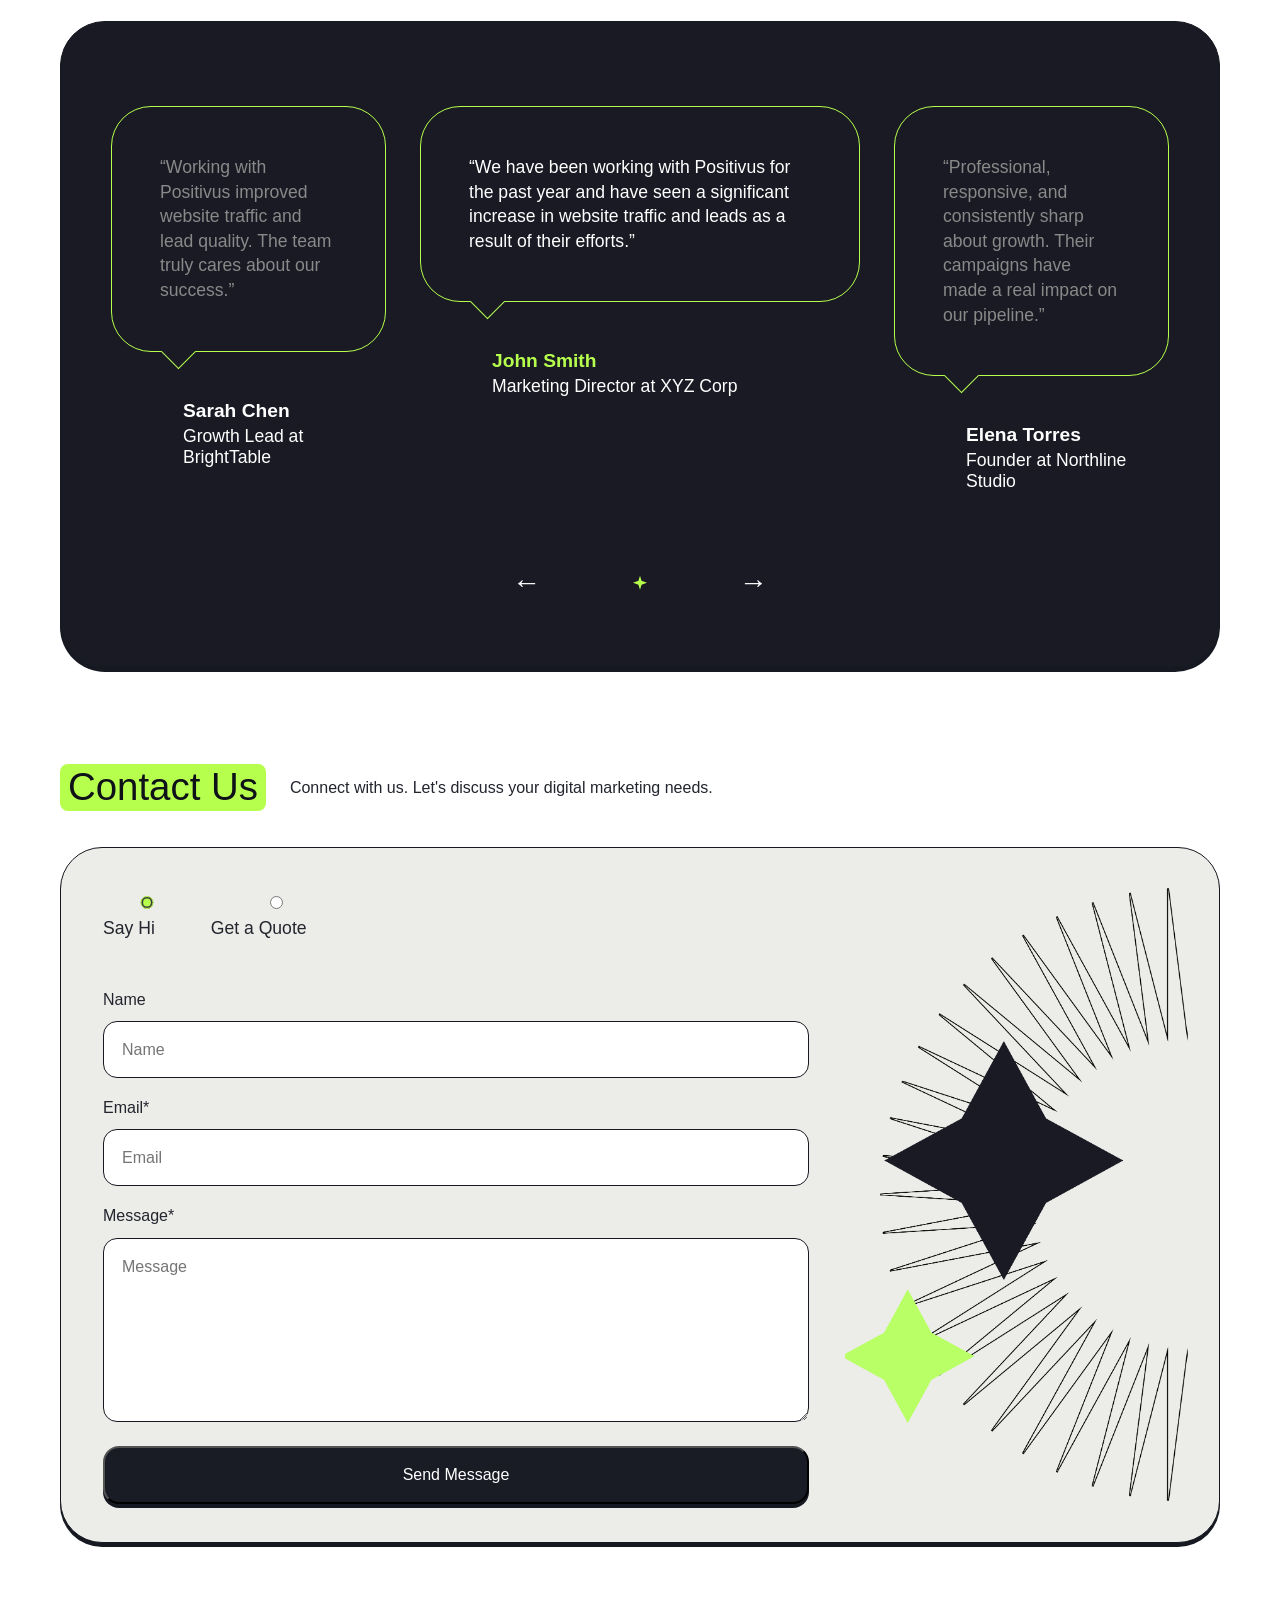
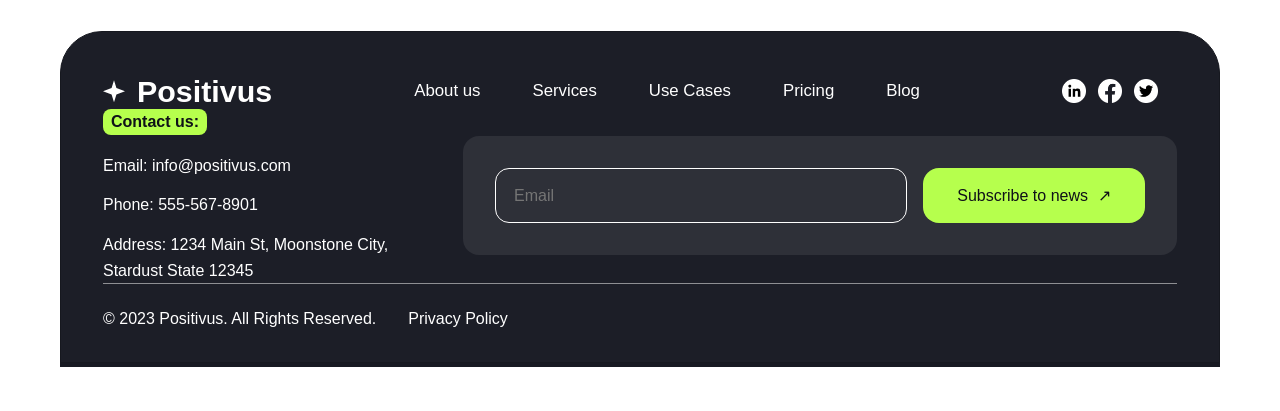
==== commit d4ce9ad9: "Fix the issue no:2" ====
--- a/index.html
+++ b/index.html
@@ -120,7 +120,8 @@
         </article>
         <article class="service-card dark">
           <div>
-            <h3><span>Analytics and</span><span>Tracking</span></h3>
+            <h3><span class="Analytics_bg_color_change">Analytics and</span><span
+                class="Analytics_bg_color_change">Tracking</span></h3>
           </div>
           <img class="service-asset" src="./images/analytics-and-tracking.png" alt="Analytics and tracking" />
           <a href="#">
--- a/style.css
+++ b/style.css
@@ -4785,4 +4785,12 @@
 
 .footer_social_icon_container img {
   width: 1.5rem;
+}
+
+.service-card.light h3 span {
+  background: #b6ff4d;
+}
+
+.Analytics_bg_color_change {
+  background: #b6ff4d !important;
 }
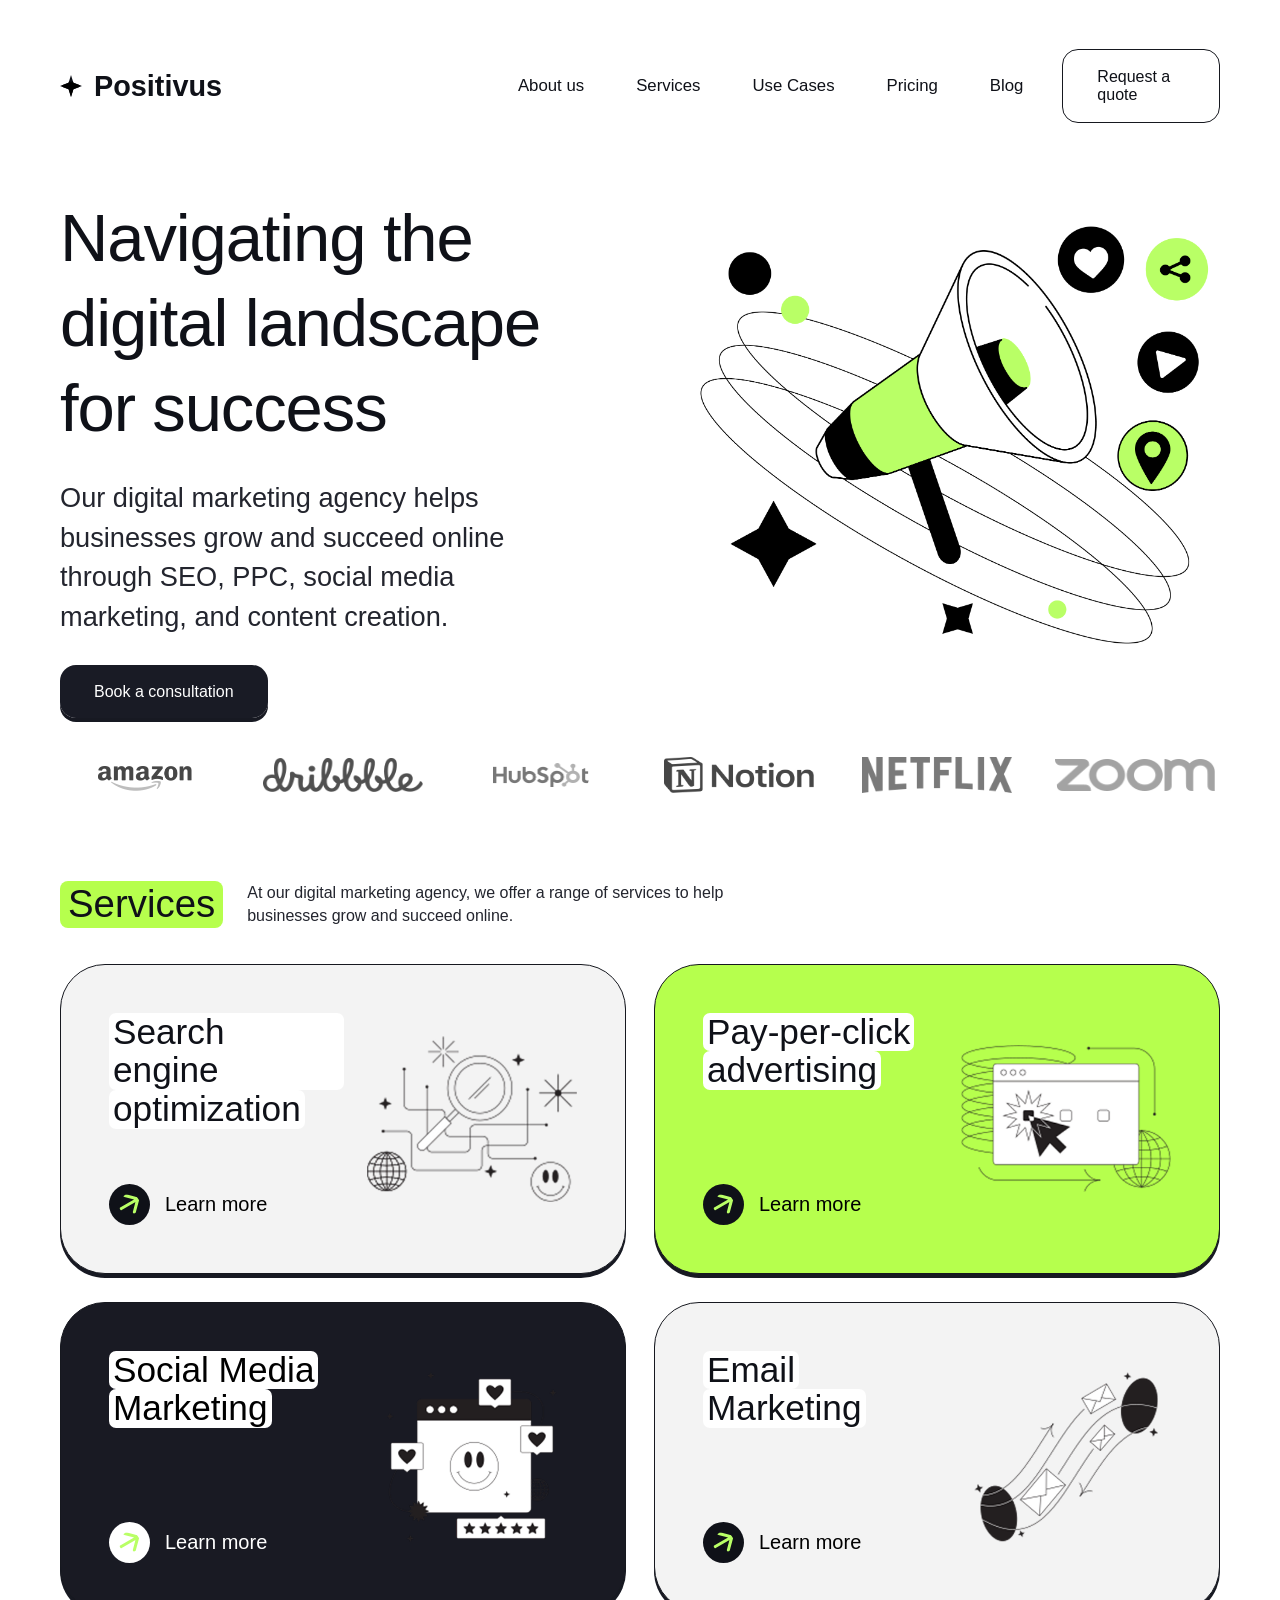
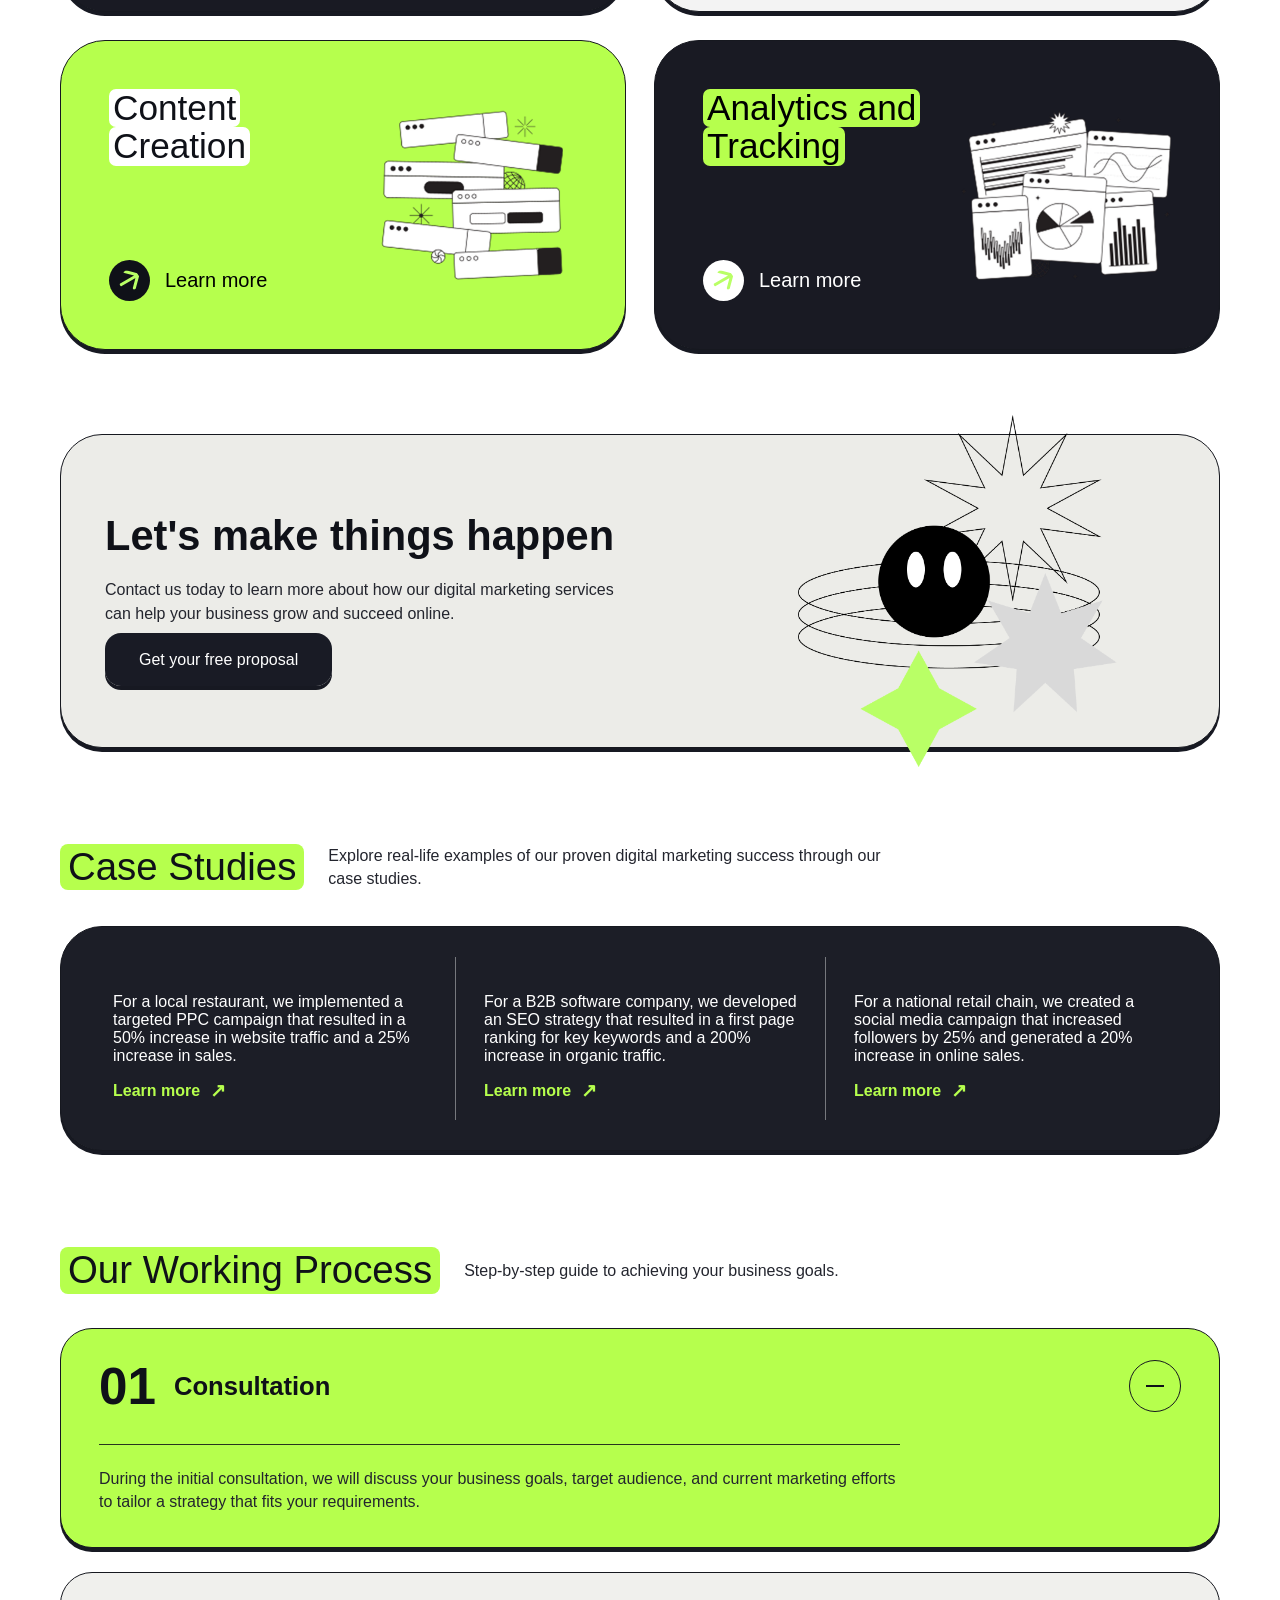
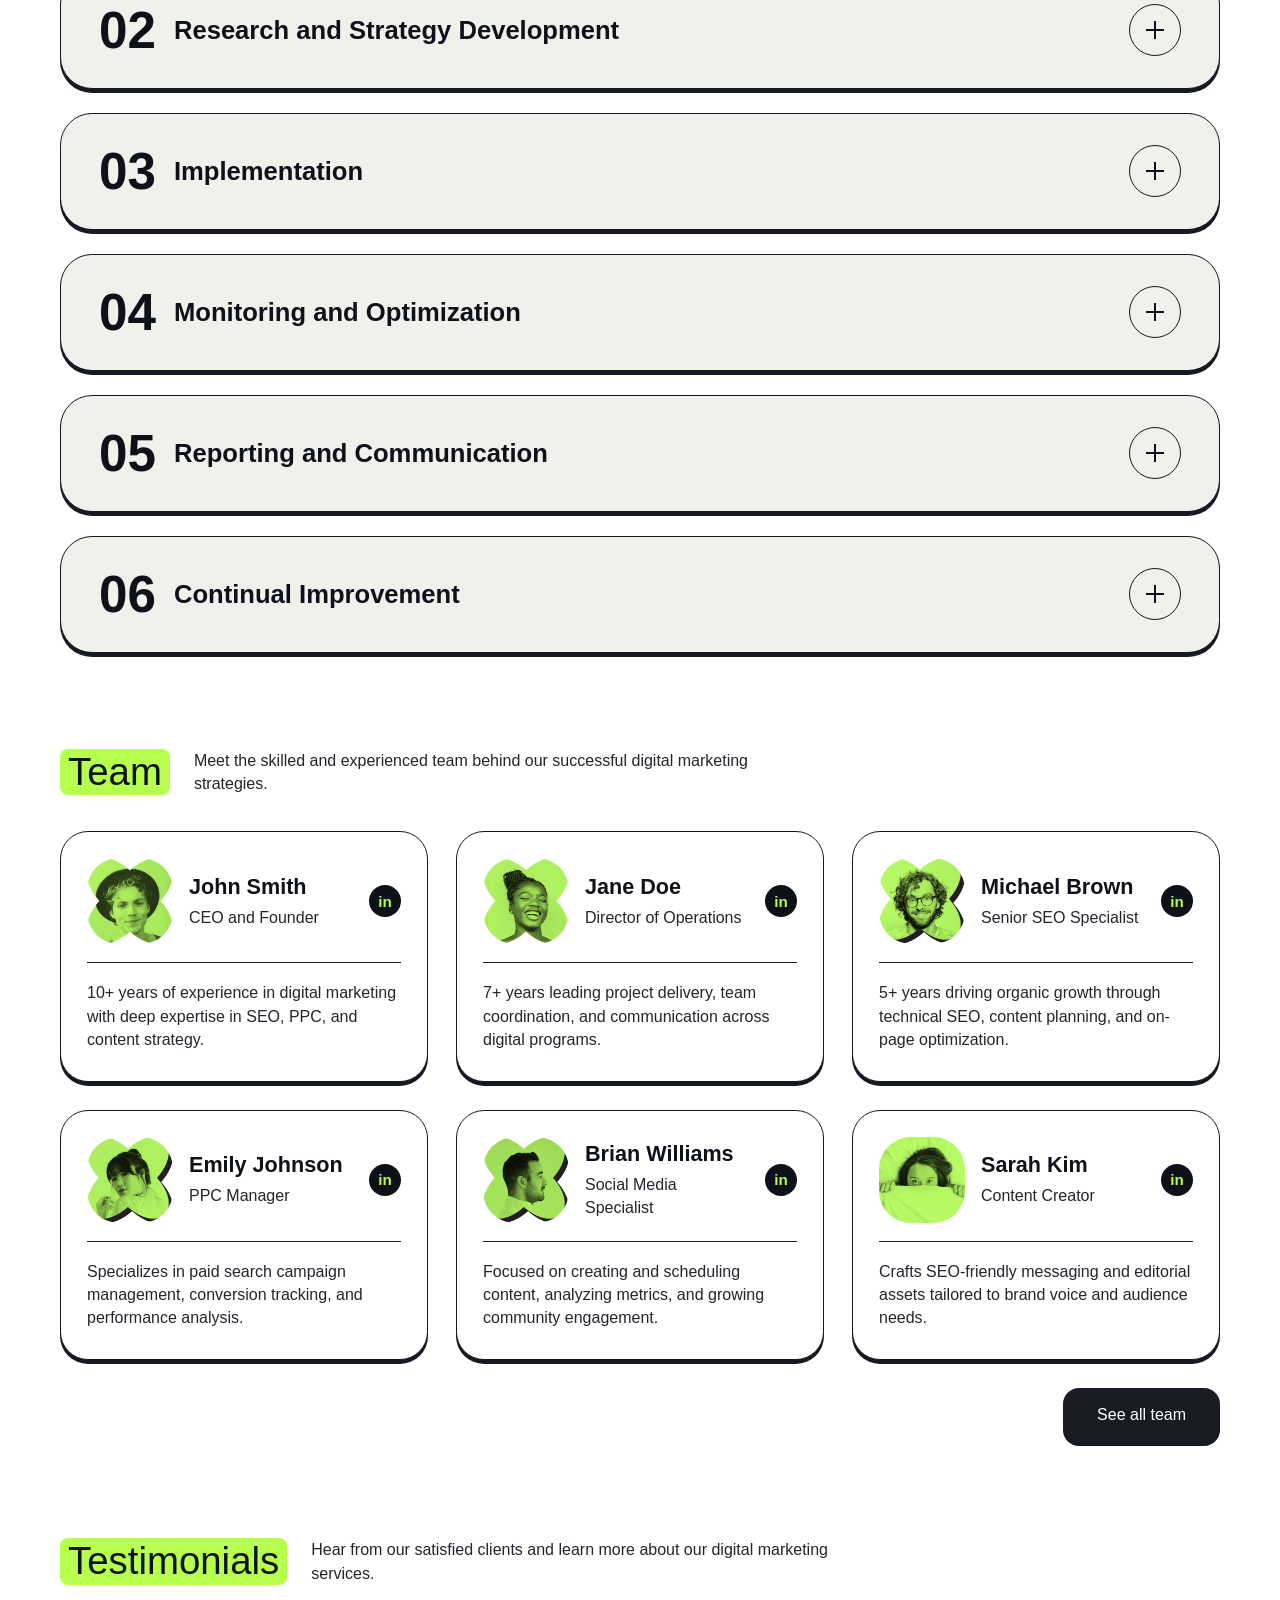
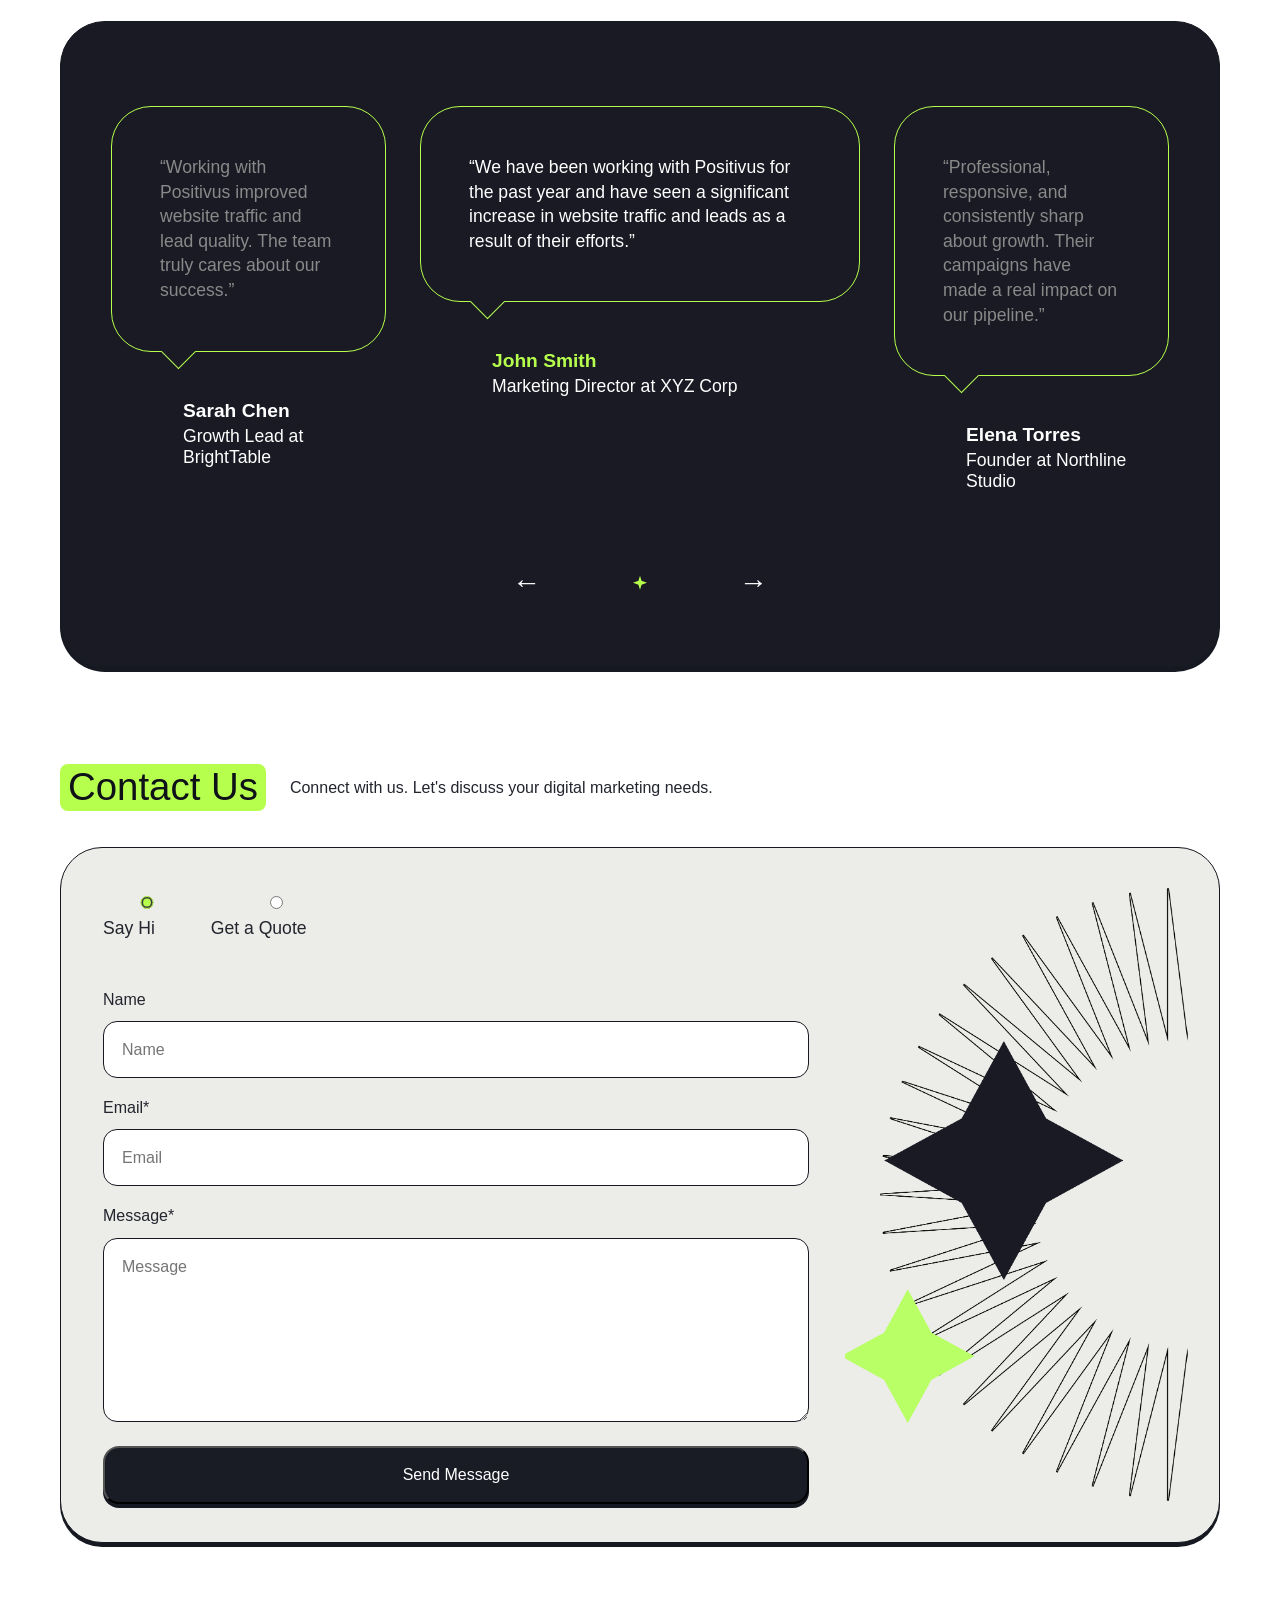
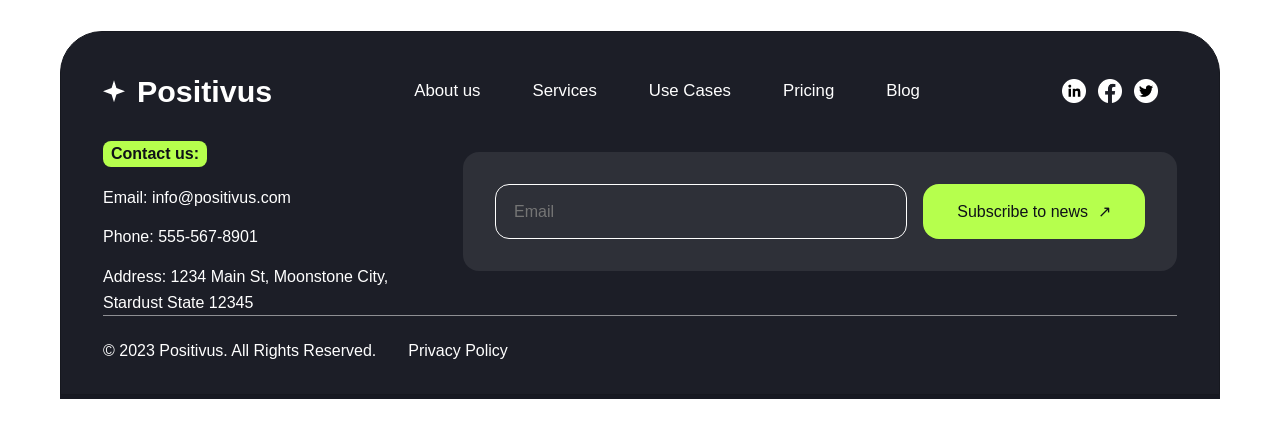
==== commit d7e41a08: "change + sign into ." ====
--- a/index.html
+++ b/index.html
@@ -1,489 +1,572 @@
 <!doctype html>
 <html lang="en">
-
-<head>
-  <meta charset="UTF-8" />
-  <meta name="viewport" content="width=device-width, initial-scale=1.0" />
-  <title>Positivus Landing Page</title>
-  <link rel="stylesheet" href="./style.css" />
-</head>
-
-<body>
-  <div class="page-shell">
-    <header class="site-header">
-      <div class="header-top">
-        <a class="brand" href="index.html">
-          <span class="brand-star"><img src="images/Vector.png" /></span>
-          <span>Positivus</span>
-        </a>
-        <button class="menu-toggle" type="button" aria-expanded="false" aria-controls="site-nav">
-          <span></span>
-          <span></span>
-          <span></span>
-        </button>
-      </div>
-      <div class="header-menu" id="site-nav">
-        <nav class="site-nav">
-          <a href="about-us.html">About us</a>
-          <a href="services.html">Services</a>
-          <a href="use-cases.html">Use Cases</a>
-          <a href="pricing.html">Pricing</a>
-          <a href="blog.html">Blog</a>
-        </nav>
-        <a class="outline-button" href="#contact">Request a quote</a>
-      </div>
-    </header>
-
-    <main id="about">
-      <section class="hero">
-        <div class="hero-copy">
-          <h1>Navigating the digital landscape for success</h1>
-          <p>
-            Our digital marketing agency helps businesses grow and succeed
-            online through SEO, PPC, social media marketing, and content
-            creation.
-          </p>
-          <a class="primary-button" href="#contact">Book a consultation</a>
-        </div>
-        <div class="hero-art" aria-hidden="true">
-          <img src="./images/Illustration.png" alt="Marketing illustration" />
-        </div>
-      </section>
-
-      <section class="logo-strip" aria-label="Client logos">
-        <img class="logo-amazon" src="./images/amazon.png" alt="Amazon" />
-        <img class="logo-dribbble" src="./images/dribble.png" alt="Dribbble" />
-        <img class="logo-hubspot" src="./images/hubspot.png" alt="HubSpot" />
-        <img class="logo-notion" src="./images/notion.png" alt="Notion" />
-        <img class="logo-netflix" src="./images/netflix.png" alt="Netflix" />
-        <img class="logo-zoom" src="./images/zoom.png" alt="Zoom" />
-      </section>
-
-      <section id="services" class="section-heading">
-        <div class="tag">Services</div>
-        <p>
-          At our digital marketing agency, we offer a range of services to
-          help businesses grow and succeed online.
-        </p>
-      </section>
-
-      <section class="services-grid">
-        <article class="service-card light">
-          <div>
-            <h3><span>Search engine</span><span>optimization</span></h3>
-          </div>
-          <img class="service-asset" src="./images/search-engine-optimization.png" alt="Search engine optimization" />
-          <a href="#">
-            <img src="./images/Icon.svg" alt="" class="link-icon" />
-            Learn more
+  <head>
+    <meta charset="UTF-8" />
+    <meta name="viewport" content="width=device-width, initial-scale=1.0" />
+    <title>Positivus Landing Page</title>
+    <link rel="stylesheet" href="./style.css" />
+  </head>
+
+  <body>
+    <div class="page-shell">
+      <header class="site-header">
+        <div class="header-top">
+          <a class="brand" href="index.html">
+            <span class="brand-star"><img src="images/Vector.png" /></span>
+            <span>Positivus</span>
           </a>
-        </article>
-        <article class="service-card accent">
-          <div>
-            <h3><span>Pay-per-click</span><span>advertising</span></h3>
-          </div>
-          <img class="service-asset" src="./images/pay-per-click advertising.png" alt="Pay per click advertising" />
-          <a href="#">
-            <img src="./images/Icon.svg" alt="" class="link-icon" />
-            Learn more
-          </a>
-        </article>
-        <article class="service-card dark">
-          <div>
-            <h3><span>Social Media</span><span>Marketing</span></h3>
-          </div>
-          <img class="service-asset" src="./images/social-media-marketing.png" alt="Social media marketing" />
-          <a href="#">
-            <img src="./images/Icon.svg" alt="" class="link-icon" />
-            Learn more
-          </a>
-        </article>
-        <article class="service-card light">
-          <div>
-            <h3><span>Email</span><span>Marketing</span></h3>
-          </div>
-          <img class="service-asset" src="./images/email-marketing.png" alt="Email marketing" />
-          <a href="#">
-            <img src="./images/Icon.svg" alt="" class="link-icon" />
-            Learn more
-          </a>
-        </article>
-        <article class="service-card accent">
-          <div>
-            <h3><span>Content</span><span>Creation</span></h3>
-          </div>
-          <img class="service-asset" src="./images/content-creation.png" alt="Content creation" />
-          <a href="#">
-            <img src="./images/Icon.svg" alt="" class="link-icon" />
-            Learn more
-          </a>
-        </article>
-        <article class="service-card dark">
-          <div>
-            <h3><span class="Analytics_bg_color_change">Analytics and</span><span
-                class="Analytics_bg_color_change">Tracking</span></h3>
-          </div>
-          <img class="service-asset" src="./images/analytics-and-tracking.png" alt="Analytics and tracking" />
-          <a href="#">
-            <img src="./images/Icon.svg" alt="" class="link-icon" />
-            Learn more
-          </a>
-        </article>
-      </section>
-
-      <section class="promo-band">
-        <div>
-          <h2>Let's make things happen</h2>
-          <p>
-            Contact us today to learn more about how our digital marketing
-            services can help your business grow and succeed online.
-          </p>
-          <a class="primary-button" href="#contact">Get your free proposal</a>
-        </div>
-        <div class="promo-art" aria-hidden="true">
-          <img src="./images/we-believe.png" alt="Decorative illustration" />
-        </div>
-      </section>
-
-      <section id="cases" class="section-heading">
-        <div class="tag">Case Studies</div>
-        <p>
-          Explore real-life examples of our proven digital marketing success
-          through our case studies.
-        </p>
-      </section>
-
-      <section class="case-strip">
-        <article>
-          <p>
-            For a local restaurant, we implemented a targeted PPC campaign
-            that resulted in a 50% increase in website traffic and a 25%
-            increase in sales.
-          </p>
-          <a href="#">Learn more</a>
-        </article>
-        <article>
-          <p>
-            For a B2B software company, we developed an SEO strategy that
-            resulted in a first page ranking for key keywords and a 200%
-            increase in organic traffic.
-          </p>
-          <a href="#">Learn more</a>
-        </article>
-        <article>
-          <p>
-            For a national retail chain, we created a social media campaign
-            that increased followers by 25% and generated a 20% increase in
-            online sales.
-          </p>
-          <a href="#">Learn more</a>
-        </article>
-      </section>
-
-      <section class="section-heading process-heading">
-        <div class="tag">Our Working Process</div>
-        <p>Step-by-step guide to achieving your business goals.</p>
-      </section>
-
-      <section class="accordion-list">
-        <details open class="process-card active">
-          <summary>
-            <span class="step-index">01</span>
-            <span class="step-title">Consultation</span>
-            <span class="toggle-icon"></span>
-          </summary>
-          <p>
-            During the initial consultation, we will discuss your business
-            goals, target audience, and current marketing efforts to tailor a
-            strategy that fits your requirements.
-          </p>
-        </details>
-        <details class="process-card">
-          <summary>
-            <span class="step-index">02</span>
-            <span class="step-title">Research and Strategy Development</span>
-            <span class="toggle-icon"></span>
-          </summary>
-          <p>
-            We audit your brand, market, and competition to define a
-            measurable roadmap with the right channels and messaging.
-          </p>
-        </details>
-        <details class="process-card">
-          <summary>
-            <span class="step-index">03</span>
-            <span class="step-title">Implementation</span>
-            <span class="toggle-icon"></span>
-          </summary>
-          <p>
-            Campaign assets, landing pages, and channel operations are
-            launched with a clear production workflow and reporting cadence.
-          </p>
-        </details>
-        <details class="process-card">
-          <summary>
-            <span class="step-index">04</span>
-            <span class="step-title">Monitoring and Optimization</span>
-            <span class="toggle-icon"></span>
-          </summary>
-          <p>
-            Performance is monitored continuously so we can refine creative,
-            budgets, and targeting based on actual results.
-          </p>
-        </details>
-        <details class="process-card">
-          <summary>
-            <span class="step-index">05</span>
-            <span class="step-title">Reporting and Communication</span>
-            <span class="toggle-icon"></span>
-          </summary>
-          <p>
-            You receive simple, actionable reporting with regular check-ins
-            and recommendations for the next iteration.
-          </p>
-        </details>
-        <details class="process-card">
-          <summary>
-            <span class="step-index">06</span>
-            <span class="step-title">Continual Improvement</span>
-            <span class="toggle-icon"></span>
-          </summary>
-          <p>
-            Our team turns each campaign cycle into a learning loop that keeps
-            compounding growth over time.
-          </p>
-        </details>
-      </section>
-
-      <section class="section-heading team-heading">
-        <div class="tag">Team</div>
-        <p>
-          <span>Meet the skilled and experienced team behind our</span>
-          <span>successful digital marketing strategies.</span>
-        </p>
-      </section>
-
-      <section class="team-grid">
-        <article class="team-card">
-          <div class="team-top">
-            <img class="avatar-image" src="./images/john-smith.png" alt="John Smith" />
-            <div>
-              <h3>John Smith</h3>
-              <p>CEO and Founder</p>
-            </div>
-            <span class="social-pill">in</span>
-          </div>
-          <p>
-            10+ years of experience in digital marketing with deep expertise
-            in SEO, PPC, and content strategy.
-          </p>
-        </article>
-        <article class="team-card">
-          <div class="team-top">
-            <img class="avatar-image" src="./images/jane doe.png" alt="Jane Doe" />
-            <div>
-              <h3>Jane Doe</h3>
-              <p>Director of Operations</p>
-            </div>
-            <span class="social-pill">in</span>
-          </div>
-          <p>
-            7+ years leading project delivery, team coordination, and
-            communication across digital programs.
-          </p>
-        </article>
-        <article class="team-card">
-          <div class="team-top">
-            <img class="avatar-image" src="./images/michael brown.png" alt="Michael Brown" />
-            <div>
-              <h3>Michael Brown</h3>
-              <p>Senior SEO Specialist</p>
-            </div>
-            <span class="social-pill">in</span>
-          </div>
-          <p>
-            5+ years driving organic growth through technical SEO, content
-            planning, and on-page optimization.
-          </p>
-        </article>
-        <article class="team-card">
-          <div class="team-top">
-            <img class="avatar-image" src="./images/emily johnson.png" alt="Emily Johnson" />
-            <div>
-              <h3>Emily Johnson</h3>
-              <p>PPC Manager</p>
-            </div>
-            <span class="social-pill">in</span>
-          </div>
-          <p>
-            Specializes in paid search campaign management, conversion
-            tracking, and performance analysis.
-          </p>
-        </article>
-        <article class="team-card">
-          <div class="team-top">
-            <img class="avatar-image" src="./images/brian williams.png" alt="Brian Williams" />
-            <div>
-              <h3>Brian Williams</h3>
-              <p>Social Media Specialist</p>
-            </div>
-            <span class="social-pill">in</span>
-          </div>
-          <p>
-            Focused on creating and scheduling content, analyzing metrics, and
-            growing community engagement.
-          </p>
-        </article>
-        <article class="team-card">
-          <div class="team-top">
-            <img class="avatar-image" src="./images/sarah kim.png" alt="Sarah Kim" />
-            <div>
-              <h3>Sarah Kim</h3>
-              <p>Content Creator</p>
-            </div>
-            <span class="social-pill">in</span>
-          </div>
-          <p>
-            Crafts SEO-friendly messaging and editorial assets tailored to
-            brand voice and audience needs.
-          </p>
-        </article>
-      </section>
-
-      <div class="team-cta">
-        <a class="primary-button" href="#">See all team</a>
-      </div>
-
-      <section class="section-heading testimonials-heading">
-        <div class="tag">Testimonials</div>
-        <p>
-          Hear from our satisfied clients and learn more about our digital
-          marketing services.
-        </p>
-      </section>
-
-      <section class="testimonial-panel" id="blog">
-        <article class="testimonial-card">
-          <div class="testimonial-bubble">
-            <p>
-              &ldquo;Working with Positivus improved website traffic and lead
-              quality. The team truly cares about our success.&rdquo;
-            </p>
-          </div>
-          <div class="testimonial-meta">
-            <strong>Sarah Chen</strong>
-            <span>Growth Lead at BrightTable</span>
-          </div>
-        </article>
-        <article class="testimonial-card">
-          <div class="testimonial-bubble">
-            <p>
-              &ldquo;We have been working with Positivus for the past year and
-              have seen a significant increase in website traffic and leads as
-              a result of their efforts.&rdquo;
-            </p>
-          </div>
-          <div class="testimonial-meta">
-            <strong>John Smith</strong>
-            <span>Marketing Director at XYZ Corp</span>
-          </div>
-        </article>
-        <article class="testimonial-card">
-          <div class="testimonial-bubble">
-            <p>
-              &ldquo;Professional, responsive, and consistently sharp about
-              growth. Their campaigns have made a real impact on our
-              pipeline.&rdquo;
-            </p>
-          </div>
-          <div class="testimonial-meta">
-            <strong>Elena Torres</strong>
-            <span>Founder at Northline Studio</span>
-          </div>
-        </article>
-        <div class="testimonial-controls">
-          <button class="testimonial-arrow" type="button" aria-label="Previous testimonial" data-direction="prev">
-            <span aria-hidden="true">&#8592;</span>
-          </button>
-          <div class="dots">
-            <button class="dot active" type="button" aria-label="Show testimonial 1" data-index="0"></button>
-            <button class="dot" type="button" aria-label="Show testimonial 2" data-index="1"></button>
-            <button class="dot" type="button" aria-label="Show testimonial 3" data-index="2"></button>
-          </div>
-          <button class="testimonial-arrow" type="button" aria-label="Next testimonial" data-direction="next">
-            <span aria-hidden="true">&#8594;</span>
+          <button
+            class="menu-toggle"
+            type="button"
+            aria-expanded="false"
+            aria-controls="site-nav"
+          >
+            <span></span>
+            <span></span>
+            <span></span>
           </button>
         </div>
-      </section>
-
-      <section id="contact" class="section-heading">
-        <div class="tag">Contact Us</div>
-        <p>Connect with us. Let's discuss your digital marketing needs.</p>
-      </section>
-
-      <section class="contact-panel">
-        <form class="contact-form">
-          <div class="radio-row">
-            <label><input type="radio" name="topic" checked /> Say Hi</label>
-            <label><input type="radio" name="topic" /> Get a Quote</label>
-          </div>
-          <label>Name<input type="text" placeholder="Name" /></label>
-          <label>Email*<input type="email" placeholder="Email" /></label>
-          <label>Message*<textarea placeholder="Message"></textarea></label>
-          <button class="primary-button full-width" type="submit">
-            Send Message
-          </button>
-        </form>
-        <div class="contact-art" aria-hidden="true">
-          <img src="./images/contact illustration.png" alt="Contact illustration" />
+        <div class="header-menu" id="site-nav">
+          <nav class="site-nav">
+            <a href="about-us.html">About us</a>
+            <a href="services.html">Services</a>
+            <a href="use-cases.html">Use Cases</a>
+            <a href="pricing.html">Pricing</a>
+            <a href="blog.html">Blog</a>
+          </nav>
+          <a class="outline-button" href="#contact">Request a quote</a>
         </div>
-      </section>
-    </main>
-
-    <footer class="site-footer" id="pricing">
-      <div class="footer-top">
-        <a class="brand footer-brand" href="index.html">
-          <span class="brand-star"></span>
-          <span>Positivus</span>
-        </a>
-        <nav class="footer-nav">
-          <a href="about-us.html">About us</a>
-          <a href="services.html">Services</a>
-          <a href="use-cases.html">Use Cases</a>
-          <a href="pricing.html">Pricing</a>
-          <a href="blog.html">Blog</a>
-        </nav>
-
-        <div class="footer_social_icon_container">
-          <img src="images/Social icon (1).png">
-          <img src="images/Social icon.png">
-          <img src="images/Social icon (2).png">
+      </header>
+
+      <main id="about">
+        <section class="hero">
+          <div class="hero-copy">
+            <h1>Navigating the digital landscape for success</h1>
+            <p>
+              Our digital marketing agency helps businesses grow and succeed
+              online through SEO, PPC, social media marketing, and content
+              creation.
+            </p>
+            <a class="primary-button" href="#contact">Book a consultation</a>
+          </div>
+          <div class="hero-art" aria-hidden="true">
+            <img src="./images/Illustration.png" alt="Marketing illustration" />
+          </div>
+        </section>
+
+        <section class="logo-strip" aria-label="Client logos">
+          <img class="logo-amazon" src="./images/amazon.png" alt="Amazon" />
+          <img
+            class="logo-dribbble"
+            src="./images/dribble.png"
+            alt="Dribbble"
+          />
+          <img class="logo-hubspot" src="./images/hubspot.png" alt="HubSpot" />
+          <img class="logo-notion" src="./images/notion.png" alt="Notion" />
+          <img class="logo-netflix" src="./images/netflix.png" alt="Netflix" />
+          <img class="logo-zoom" src="./images/zoom.png" alt="Zoom" />
+        </section>
+
+        <section id="services" class="section-heading">
+          <div class="tag">Services</div>
+          <p>
+            At our digital marketing agency, we offer a range of services to
+            help businesses grow and succeed online.
+          </p>
+        </section>
+
+        <section class="services-grid">
+          <article class="service-card light">
+            <div>
+              <h3><span>Search engine</span><span>optimization</span></h3>
+            </div>
+            <img
+              class="service-asset"
+              src="./images/search-engine-optimization.png"
+              alt="Search engine optimization"
+            />
+            <a href="#">
+              <img src="./images/Icon.svg" alt="" class="link-icon" />
+              Learn more
+            </a>
+          </article>
+          <article class="service-card accent">
+            <div>
+              <h3><span>Pay-per-click</span><span>advertising</span></h3>
+            </div>
+            <img
+              class="service-asset"
+              src="./images/pay-per-click advertising.png"
+              alt="Pay per click advertising"
+            />
+            <a href="#">
+              <img src="./images/Icon.svg" alt="" class="link-icon" />
+              Learn more
+            </a>
+          </article>
+          <article class="service-card dark">
+            <div>
+              <h3><span>Social Media</span><span>Marketing</span></h3>
+            </div>
+            <img
+              class="service-asset"
+              src="./images/social-media-marketing.png"
+              alt="Social media marketing"
+            />
+            <a href="#">
+              <img src="./images/Icon.svg" alt="" class="link-icon" />
+              Learn more
+            </a>
+          </article>
+          <article class="service-card light">
+            <div>
+              <h3><span>Email</span><span>Marketing</span></h3>
+            </div>
+            <img
+              class="service-asset"
+              src="./images/email-marketing.png"
+              alt="Email marketing"
+            />
+            <a href="#">
+              <img src="./images/Icon.svg" alt="" class="link-icon" />
+              Learn more
+            </a>
+          </article>
+          <article class="service-card accent">
+            <div>
+              <h3><span>Content</span><span>Creation</span></h3>
+            </div>
+            <img
+              class="service-asset"
+              src="./images/content-creation.png"
+              alt="Content creation"
+            />
+            <a href="#">
+              <img src="./images/Icon.svg" alt="" class="link-icon" />
+              Learn more
+            </a>
+          </article>
+          <article class="service-card dark">
+            <div>
+              <h3>
+                <span class="Analytics_bg_color_change">Analytics and</span
+                ><span class="Analytics_bg_color_change">Tracking</span>
+              </h3>
+            </div>
+            <img
+              class="service-asset"
+              src="./images/analytics-and-tracking.png"
+              alt="Analytics and tracking"
+            />
+            <a href="#">
+              <img src="./images/Icon.svg" alt="" class="link-icon" />
+              Learn more
+            </a>
+          </article>
+        </section>
+
+        <section class="promo-band">
+          <div>
+            <h2>Let's make things happen</h2>
+            <p>
+              Contact us today to learn more about how our digital marketing
+              services can help your business grow and succeed online.
+            </p>
+            <a class="primary-button" href="#contact">Get your free proposal</a>
+          </div>
+          <div class="promo-art" aria-hidden="true">
+            <img src="./images/we-believe.png" alt="Decorative illustration" />
+          </div>
+        </section>
+
+        <section id="cases" class="section-heading">
+          <div class="tag">Case Studies</div>
+          <p>
+            Explore real-life examples of our proven digital marketing success
+            through our case studies.
+          </p>
+        </section>
+
+        <section class="case-strip">
+          <article>
+            <p>
+              For a local restaurant, we implemented a targeted PPC campaign
+              that resulted in a 50% increase in website traffic and a 25%
+              increase in sales.
+            </p>
+            <a href="#">Learn more</a>
+          </article>
+          <article>
+            <p>
+              For a B2B software company, we developed an SEO strategy that
+              resulted in a first page ranking for key keywords and a 200%
+              increase in organic traffic.
+            </p>
+            <a href="#">Learn more</a>
+          </article>
+          <article>
+            <p>
+              For a national retail chain, we created a social media campaign
+              that increased followers by 25% and generated a 20% increase in
+              online sales.
+            </p>
+            <a href="#">Learn more</a>
+          </article>
+        </section>
+
+        <section class="section-heading process-heading">
+          <div class="tag">Our Working Process</div>
+          <p>Step-by-step guide to achieving your business goals.</p>
+        </section>
+
+        <section class="accordion-list">
+          <details open class="process-card active">
+            <summary>
+              <span class="step-index">01</span>
+              <span class="step-title">Consultation</span>
+              <span class="toggle-icon"></span>
+            </summary>
+            <p>
+              During the initial consultation, we will discuss your business
+              goals, target audience, and current marketing efforts to tailor a
+              strategy that fits your requirements.
+            </p>
+          </details>
+          <details class="process-card">
+            <summary>
+              <span class="step-index">02</span>
+              <span class="step-title">Research and Strategy Development</span>
+              <span class="toggle-icon"></span>
+            </summary>
+            <p>
+              We audit your brand, market, and competition to define a
+              measurable roadmap with the right channels and messaging.
+            </p>
+          </details>
+          <details class="process-card">
+            <summary>
+              <span class="step-index">03</span>
+              <span class="step-title">Implementation</span>
+              <span class="toggle-icon"></span>
+            </summary>
+            <p>
+              Campaign assets, landing pages, and channel operations are
+              launched with a clear production workflow and reporting cadence.
+            </p>
+          </details>
+          <details class="process-card">
+            <summary>
+              <span class="step-index">04</span>
+              <span class="step-title">Monitoring and Optimization</span>
+              <span class="toggle-icon"></span>
+            </summary>
+            <p>
+              Performance is monitored continuously so we can refine creative,
+              budgets, and targeting based on actual results.
+            </p>
+          </details>
+          <details class="process-card">
+            <summary>
+              <span class="step-index">05</span>
+              <span class="step-title">Reporting and Communication</span>
+              <span class="toggle-icon"></span>
+            </summary>
+            <p>
+              You receive simple, actionable reporting with regular check-ins
+              and recommendations for the next iteration.
+            </p>
+          </details>
+          <details class="process-card">
+            <summary>
+              <span class="step-index">06</span>
+              <span class="step-title">Continual Improvement</span>
+              <span class="toggle-icon"></span>
+            </summary>
+            <p>
+              Our team turns each campaign cycle into a learning loop that keeps
+              compounding growth over time.
+            </p>
+          </details>
+        </section>
+
+        <section class="section-heading team-heading">
+          <div class="tag">Team</div>
+          <p>
+            <span>Meet the skilled and experienced team behind our</span>
+            <span>successful digital marketing strategies.</span>
+          </p>
+        </section>
+
+        <section class="team-grid">
+          <article class="team-card">
+            <div class="team-top">
+              <img
+                class="avatar-image"
+                src="./images/john-smith.png"
+                alt="John Smith"
+              />
+              <div>
+                <h3>John Smith</h3>
+                <p>CEO and Founder</p>
+              </div>
+              <span class="social-pill">in</span>
+            </div>
+            <p>
+              10+ years of experience in digital marketing with deep expertise
+              in SEO, PPC, and content strategy.
+            </p>
+          </article>
+          <article class="team-card">
+            <div class="team-top">
+              <img
+                class="avatar-image"
+                src="./images/jane doe.png"
+                alt="Jane Doe"
+              />
+              <div>
+                <h3>Jane Doe</h3>
+                <p>Director of Operations</p>
+              </div>
+              <span class="social-pill">in</span>
+            </div>
+            <p>
+              7+ years leading project delivery, team coordination, and
+              communication across digital programs.
+            </p>
+          </article>
+          <article class="team-card">
+            <div class="team-top">
+              <img
+                class="avatar-image"
+                src="./images/michael brown.png"
+                alt="Michael Brown"
+              />
+              <div>
+                <h3>Michael Brown</h3>
+                <p>Senior SEO Specialist</p>
+              </div>
+              <span class="social-pill">in</span>
+            </div>
+            <p>
+              5+ years driving organic growth through technical SEO, content
+              planning, and on-page optimization.
+            </p>
+          </article>
+          <article class="team-card">
+            <div class="team-top">
+              <img
+                class="avatar-image"
+                src="./images/emily johnson.png"
+                alt="Emily Johnson"
+              />
+              <div>
+                <h3>Emily Johnson</h3>
+                <p>PPC Manager</p>
+              </div>
+              <span class="social-pill">in</span>
+            </div>
+            <p>
+              Specializes in paid search campaign management, conversion
+              tracking, and performance analysis.
+            </p>
+          </article>
+          <article class="team-card">
+            <div class="team-top">
+              <img
+                class="avatar-image"
+                src="./images/brian williams.png"
+                alt="Brian Williams"
+              />
+              <div>
+                <h3>Brian Williams</h3>
+                <p>Social Media Specialist</p>
+              </div>
+              <span class="social-pill">in</span>
+            </div>
+            <p>
+              Focused on creating and scheduling content, analyzing metrics, and
+              growing community engagement.
+            </p>
+          </article>
+          <article class="team-card">
+            <div class="team-top">
+              <img
+                class="avatar-image"
+                src="./images/sarah kim.png"
+                alt="Sarah Kim"
+              />
+              <div>
+                <h3>Sarah Kim</h3>
+                <p>Content Creator</p>
+              </div>
+              <span class="social-pill">in</span>
+            </div>
+            <p>
+              Crafts SEO-friendly messaging and editorial assets tailored to
+              brand voice and audience needs.
+            </p>
+          </article>
+        </section>
+
+        <div class="team-cta">
+          <a class="primary-button" href="#">See all team</a>
         </div>
 
-
-      </div>
-      <div class="footer-main">
-        <div class="contact-block">
-          <div class="footer-tag">Contact us:</div>
-          <p>Email: info@positivus.com</p>
-          <p>Phone: 555-567-8901</p>
-          <p>Address: 1234 Main St, Moonstone City, Stardust State 12345</p>
+        <section class="section-heading testimonials-heading">
+          <div class="tag">Testimonials</div>
+          <p>
+            Hear from our satisfied clients and learn more about our digital
+            marketing services.
+          </p>
+        </section>
+
+        <section class="testimonial-panel" id="blog">
+          <article class="testimonial-card">
+            <div class="testimonial-bubble">
+              <p>
+                &ldquo;Working with Positivus improved website traffic and lead
+                quality. The team truly cares about our success.&rdquo;
+              </p>
+            </div>
+            <div class="testimonial-meta">
+              <strong>Sarah Chen</strong>
+              <span>Growth Lead at BrightTable</span>
+            </div>
+          </article>
+          <article class="testimonial-card">
+            <div class="testimonial-bubble">
+              <p>
+                &ldquo;We have been working with Positivus for the past year and
+                have seen a significant increase in website traffic and leads as
+                a result of their efforts.&rdquo;
+              </p>
+            </div>
+            <div class="testimonial-meta">
+              <strong>John Smith</strong>
+              <span>Marketing Director at XYZ Corp</span>
+            </div>
+          </article>
+          <article class="testimonial-card">
+            <div class="testimonial-bubble">
+              <p>
+                &ldquo;Professional, responsive, and consistently sharp about
+                growth. Their campaigns have made a real impact on our
+                pipeline.&rdquo;
+              </p>
+            </div>
+            <div class="testimonial-meta">
+              <strong>Elena Torres</strong>
+              <span>Founder at Northline Studio</span>
+            </div>
+          </article>
+          <div class="testimonial-controls">
+            <button
+              class="testimonial-arrow"
+              type="button"
+              aria-label="Previous testimonial"
+              data-direction="prev"
+            >
+              <span aria-hidden="true">&#8592;</span>
+            </button>
+            <div class="dots">
+              <button
+                class="dot active"
+                type="button"
+                aria-label="Show testimonial 1"
+                data-index="0"
+              ></button>
+              <button
+                class="dot"
+                type="button"
+                aria-label="Show testimonial 2"
+                data-index="1"
+              ></button>
+              <button
+                class="dot"
+                type="button"
+                aria-label="Show testimonial 3"
+                data-index="2"
+              ></button>
+            </div>
+            <button
+              class="testimonial-arrow"
+              type="button"
+              aria-label="Next testimonial"
+              data-direction="next"
+            >
+              <span aria-hidden="true">&#8594;</span>
+            </button>
+          </div>
+        </section>
+
+        <section id="contact" class="section-heading">
+          <div class="tag">Contact Us</div>
+          <p>Connect with us. Let's discuss your digital marketing needs.</p>
+        </section>
+
+        <section class="contact-panel">
+          <form class="contact-form">
+            <div class="radio-row">
+              <label><input type="radio" name="topic" checked /> Say Hi</label>
+              <label><input type="radio" name="topic" /> Get a Quote</label>
+            </div>
+            <label>Name<input type="text" placeholder="Name" /></label>
+            <label>Email*<input type="email" placeholder="Email" /></label>
+            <label>Message*<textarea placeholder="Message"></textarea></label>
+            <button class="primary-button full-width" type="submit">
+              Send Message
+            </button>
+          </form>
+          <div class="contact-art" aria-hidden="true">
+            <img
+              src="./images/contact illustration.png"
+              alt="Contact illustration"
+            />
+          </div>
+        </section>
+      </main>
+
+      <footer class="site-footer" id="pricing">
+        <div class="footer-top">
+          <a class="brand footer-brand" href="index.html">
+            <span class="brand-star"></span>
+            <span>Positivus</span>
+          </a>
+          <nav class="footer-nav">
+            <a href="about-us.html">About us</a>
+            <a href="services.html">Services</a>
+            <a href="use-cases.html">Use Cases</a>
+            <a href="pricing.html">Pricing</a>
+            <a href="blog.html">Blog</a>
+          </nav>
+
+          <div class="footer_social_icon_container">
+            <img src="images/Social icon (1).png" />
+            <img src="images/Social icon.png" />
+            <img src="images/Social icon (2).png" />
+          </div>
         </div>
-        <form class="newsletter">
-          <input type="email" placeholder="Email" />
-          <button type="submit">
-            <span>Subscribe to news</span>
-            <span class="newsletter-icon" aria-hidden="true">&#8599;</span>
-          </button>
-        </form>
-      </div>
-      <div class="footer-bottom">
-        <span>&copy; 2023 Positivus. All Rights Reserved.</span>
-        <a href="#">Privacy Policy</a>
-      </div>
-    </footer>
-  </div>
-  <script src="./script.js"></script>
-</body>
-
-</html>+        <div class="footer-main">
+          <div class="contact-block">
+            <div class="footer-tag">Contact us:</div>
+            <p>Email: info@positivus.com</p>
+            <p>Phone: 555-567-8901</p>
+            <p>Address: 1234 Main St, Moonstone City, Stardust State 12345</p>
+          </div>
+          <form class="newsletter">
+            <input type="email" placeholder="Email" />
+            <button type="submit">
+              <span>Subscribe to news</span>
+              <span class="newsletter-icon" aria-hidden="true">&#8599;</span>
+            </button>
+          </form>
+        </div>
+        <div class="footer-bottom">
+          <span>&copy; 2023 Positivus. All Rights Reserved.</span>
+          <a href="#">Privacy Policy</a>
+        </div>
+      </footer>
+    </div>
+    <script src="./script.js"></script>
+  </body>
+</html>
--- a/style.css
+++ b/style.css
@@ -91,14 +91,16 @@
 .brand-star {
   display: inline-block;
   background: var(--ink);
-  clip-path: polygon(50% 0%,
-      61% 35%,
-      100% 50%,
-      61% 65%,
-      50% 100%,
-      39% 65%,
-      0% 50%,
-      39% 35%);
+  clip-path: polygon(
+    50% 0%,
+    61% 35%,
+    100% 50%,
+    61% 65%,
+    50% 100%,
+    39% 65%,
+    0% 50%,
+    39% 35%
+  );
 }
 
 .brand-star {
@@ -149,7 +151,7 @@
   justify-content: center;
 }
 
-.footer-nav>div {
+.footer-nav > div {
   justify-content: flex-end;
 }
 
@@ -362,7 +364,7 @@
   color: #fff;
 }
 
-.service-card>div {
+.service-card > div {
   grid-area: title;
 }
 
@@ -489,7 +491,7 @@
   padding: 20px 28px;
 }
 
-.case-strip article+article {
+.case-strip article + article {
   border-left: 1px solid rgba(255, 255, 255, 0.4);
 }
 
@@ -765,14 +767,16 @@
   border: none;
   padding: 0;
   cursor: pointer;
-  clip-path: polygon(50% 0%,
-      61% 35%,
-      100% 50%,
-      61% 65%,
-      50% 100%,
-      39% 65%,
-      0% 50%,
-      39% 35%);
+  clip-path: polygon(
+    50% 0%,
+    61% 35%,
+    100% 50%,
+    61% 65%,
+    50% 100%,
+    39% 65%,
+    0% 50%,
+    39% 35%
+  );
   opacity: 1;
 }
 
@@ -935,6 +939,7 @@
   color: var(--ink);
   font-weight: 700;
   margin-bottom: 18px;
+  margin-top: 2rem;
 }
 
 .newsletter {
@@ -974,7 +979,6 @@
 }
 
 @media (max-width: 1080px) {
-
   .site-header,
   .hero,
   .promo-band,
@@ -1034,7 +1038,7 @@
     padding: 20px;
   }
 
-  .case-strip article+article {
+  .case-strip article + article {
     border-left: none;
     border-top: 1px solid rgba(255, 255, 255, 0.4);
   }
@@ -1263,7 +1267,7 @@
     position: relative;
   }
 
-  .service-card>div:first-child {
+  .service-card > div:first-child {
     width: 100%;
     display: block;
   }
@@ -1337,7 +1341,7 @@
     scroll-snap-align: start;
   }
 
-  .case-strip article+article {
+  .case-strip article + article {
     border-top: none;
     border-left: none;
   }
@@ -1777,7 +1781,7 @@
   flex: 1;
 }
 
-.impact-stats-container .stat-group+.stat-group {
+.impact-stats-container .stat-group + .stat-group {
   padding-left: 40px;
   border-left: 1px solid #000;
   border-top-left-radius: 40px;
@@ -1952,7 +1956,7 @@
 }
 
 .quote-icon img {
-  width: 200px;
+  width: 20rem;
   height: auto;
 }
 
@@ -2043,7 +2047,6 @@
 
 /* Media Queries for About Us Page */
 @media (max-width: 1080px) {
-
   /* Hero Section Mobile */
   .about-hero {
     flex-direction: column;
@@ -2203,14 +2206,16 @@
     width: 24px;
     height: 24px;
     background: var(--accent);
-    clip-path: polygon(50% 0%,
-        61% 35%,
-        100% 50%,
-        61% 65%,
-        50% 100%,
-        39% 65%,
-        0% 50%,
-        39% 35%);
+    clip-path: polygon(
+      50% 0%,
+      61% 35%,
+      100% 50%,
+      61% 65%,
+      50% 100%,
+      39% 65%,
+      0% 50%,
+      39% 35%
+    );
     z-index: 2;
   }
 
@@ -2363,7 +2368,7 @@
   padding: 24px 32px;
 }
 
-.stat-group+.stat-group {
+.stat-group + .stat-group {
   height: 3rem;
   border-left: 1.5px solid var(--ink);
   border-top-left-radius: 32px;
@@ -2410,8 +2415,8 @@
     border-top: none;
   }
 
-  .stat-group+.stat-group::before,
-  .stat-group+.stat-group::after {
+  .stat-group + .stat-group::before,
+  .stat-group + .stat-group::after {
     display: none;
   }
 
@@ -2605,14 +2610,16 @@
   width: 100px;
   height: 100px;
   background-color: #191a23;
-  clip-path: polygon(50% 0%,
-      61% 35%,
-      100% 50%,
-      61% 65%,
-      50% 100%,
-      39% 65%,
-      0% 50%,
-      39% 35%);
+  clip-path: polygon(
+    50% 0%,
+    61% 35%,
+    100% 50%,
+    61% 65%,
+    50% 100%,
+    39% 65%,
+    0% 50%,
+    39% 35%
+  );
   display: flex;
   align-items: center;
   justify-content: center;
@@ -2670,7 +2677,7 @@
   padding: 20px 40px;
 }
 
-.use-case-column+.use-case-column {
+.use-case-column + .use-case-column {
   border-left: 1px solid rgba(255, 255, 255, 0.4);
 }
 
@@ -2826,7 +2833,7 @@
     padding: 0;
   }
 
-  .use-case-column+.use-case-column {
+  .use-case-column + .use-case-column {
     border-left: none;
     border-top: 1px solid rgba(255, 255, 255, 0.4);
     padding-top: 40px;
@@ -3214,8 +3221,8 @@
 .cases-cta-art img:last-child {
   position: absolute;
   right: 4%;
-  top: -6px;
-  width: 230px;
+  top: -50px;
+  width: 2322rem;
 }
 
 .cases-footer {
@@ -3431,14 +3438,16 @@
     width: 16px;
     height: 16px;
     background: var(--accent);
-    clip-path: polygon(50% 0%,
-        61% 35%,
-        100% 50%,
-        61% 65%,
-        50% 100%,
-        39% 65%,
-        0% 50%,
-        39% 35%);
+    clip-path: polygon(
+      50% 0%,
+      61% 35%,
+      100% 50%,
+      61% 65%,
+      50% 100%,
+      39% 65%,
+      0% 50%,
+      39% 35%
+    );
   }
 
   .cases-featured-copy h2,
@@ -4781,6 +4790,7 @@
   gap: 0.75rem;
   display: flex;
   margin-right: 3rem;
+  position: unset;
 }
 
 .footer_social_icon_container img {
@@ -4788,9 +4798,39 @@
 }
 
 .service-card.light h3 span {
-  background: #b6ff4d;
+  /* background: #b6ff4d; */
 }
 
 .Analytics_bg_color_change {
   background: #b6ff4d !important;
-}+}
+
+.promo-art {
+  width: auto;
+  margin-right: -4rem;
+}
+
+.promo-art img {
+  height: 22rem;
+  transform: translateY(-66px);
+}
+
+@media (max-width: 760px) {
+  .footer-top {
+    position: relative;
+  }
+
+  .footer_social_icon_container {
+    top: 26rem;
+    margin-right: 0;
+    position: absolute;
+  }
+
+  .newsletter {
+    margin-top: 2rem;
+  }
+
+  .site-footer .footer-tag {
+    margin-top: 1.25rem;
+  }
+}
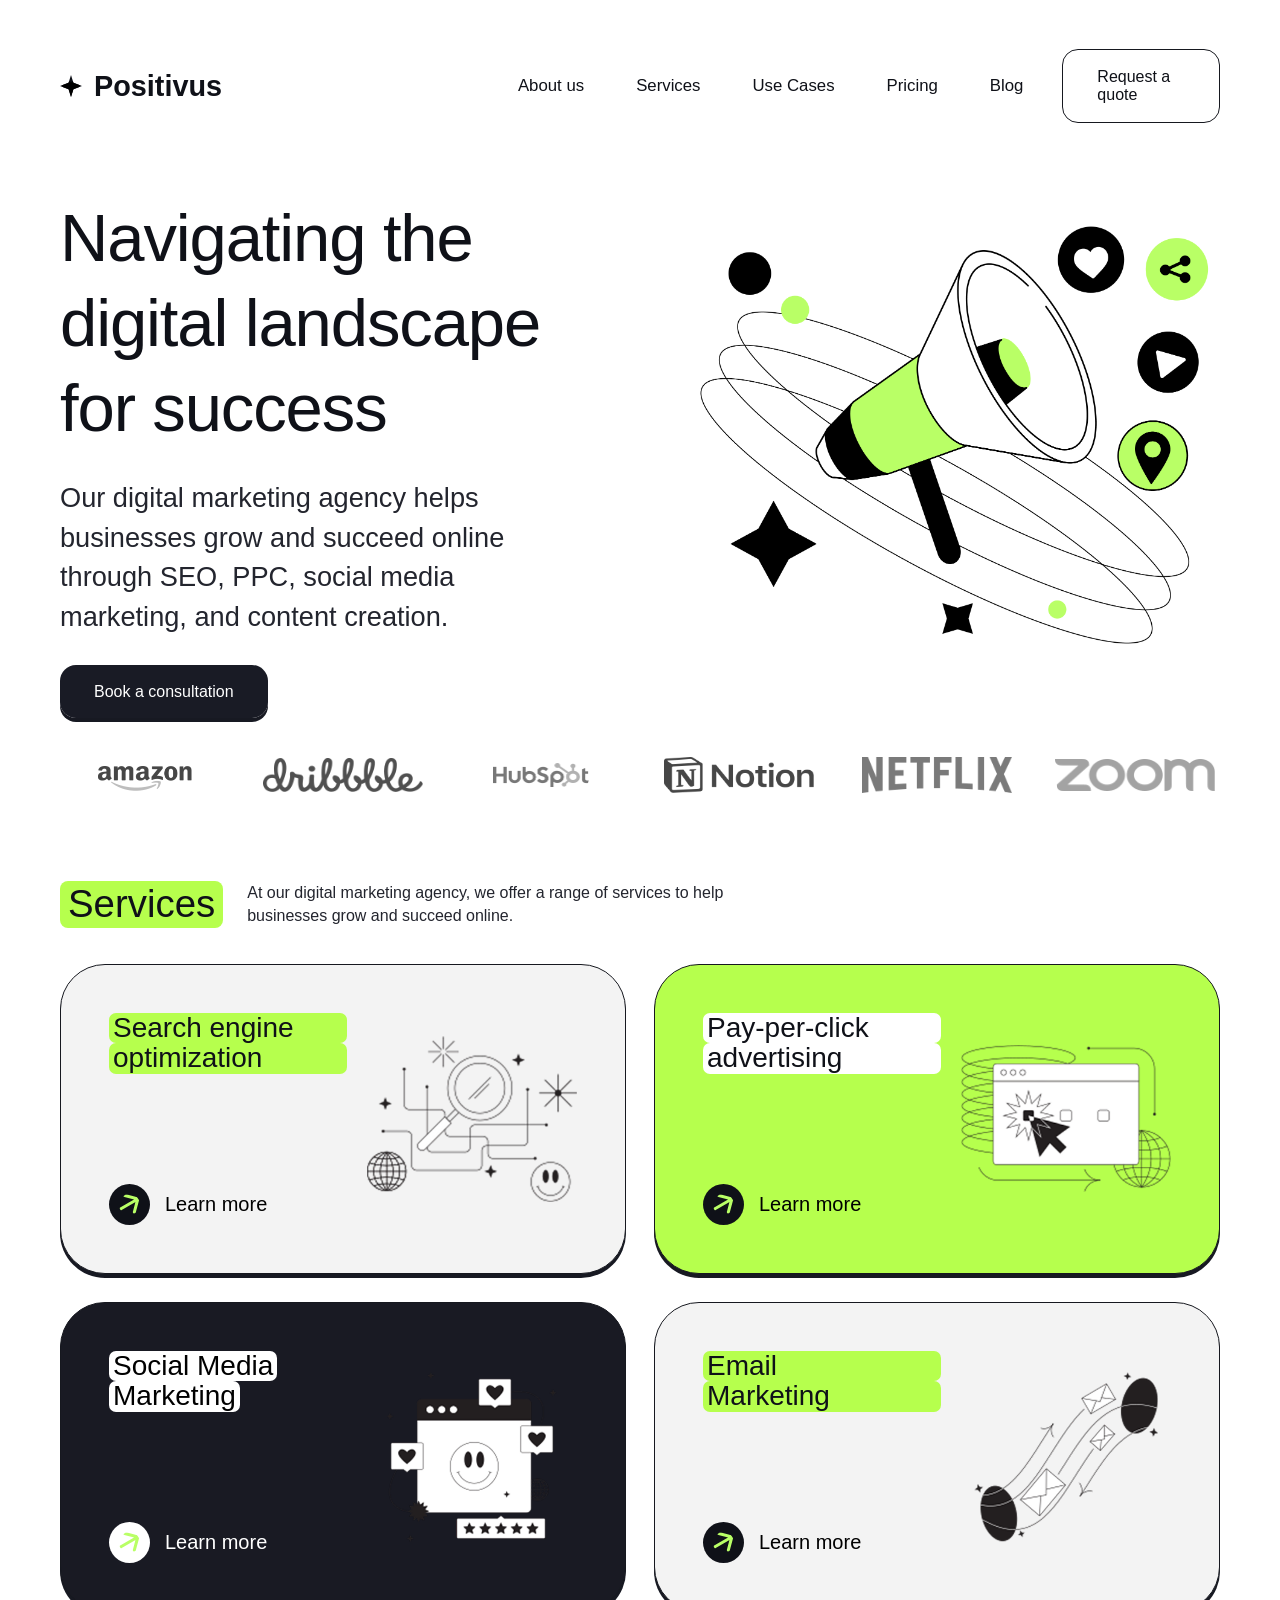
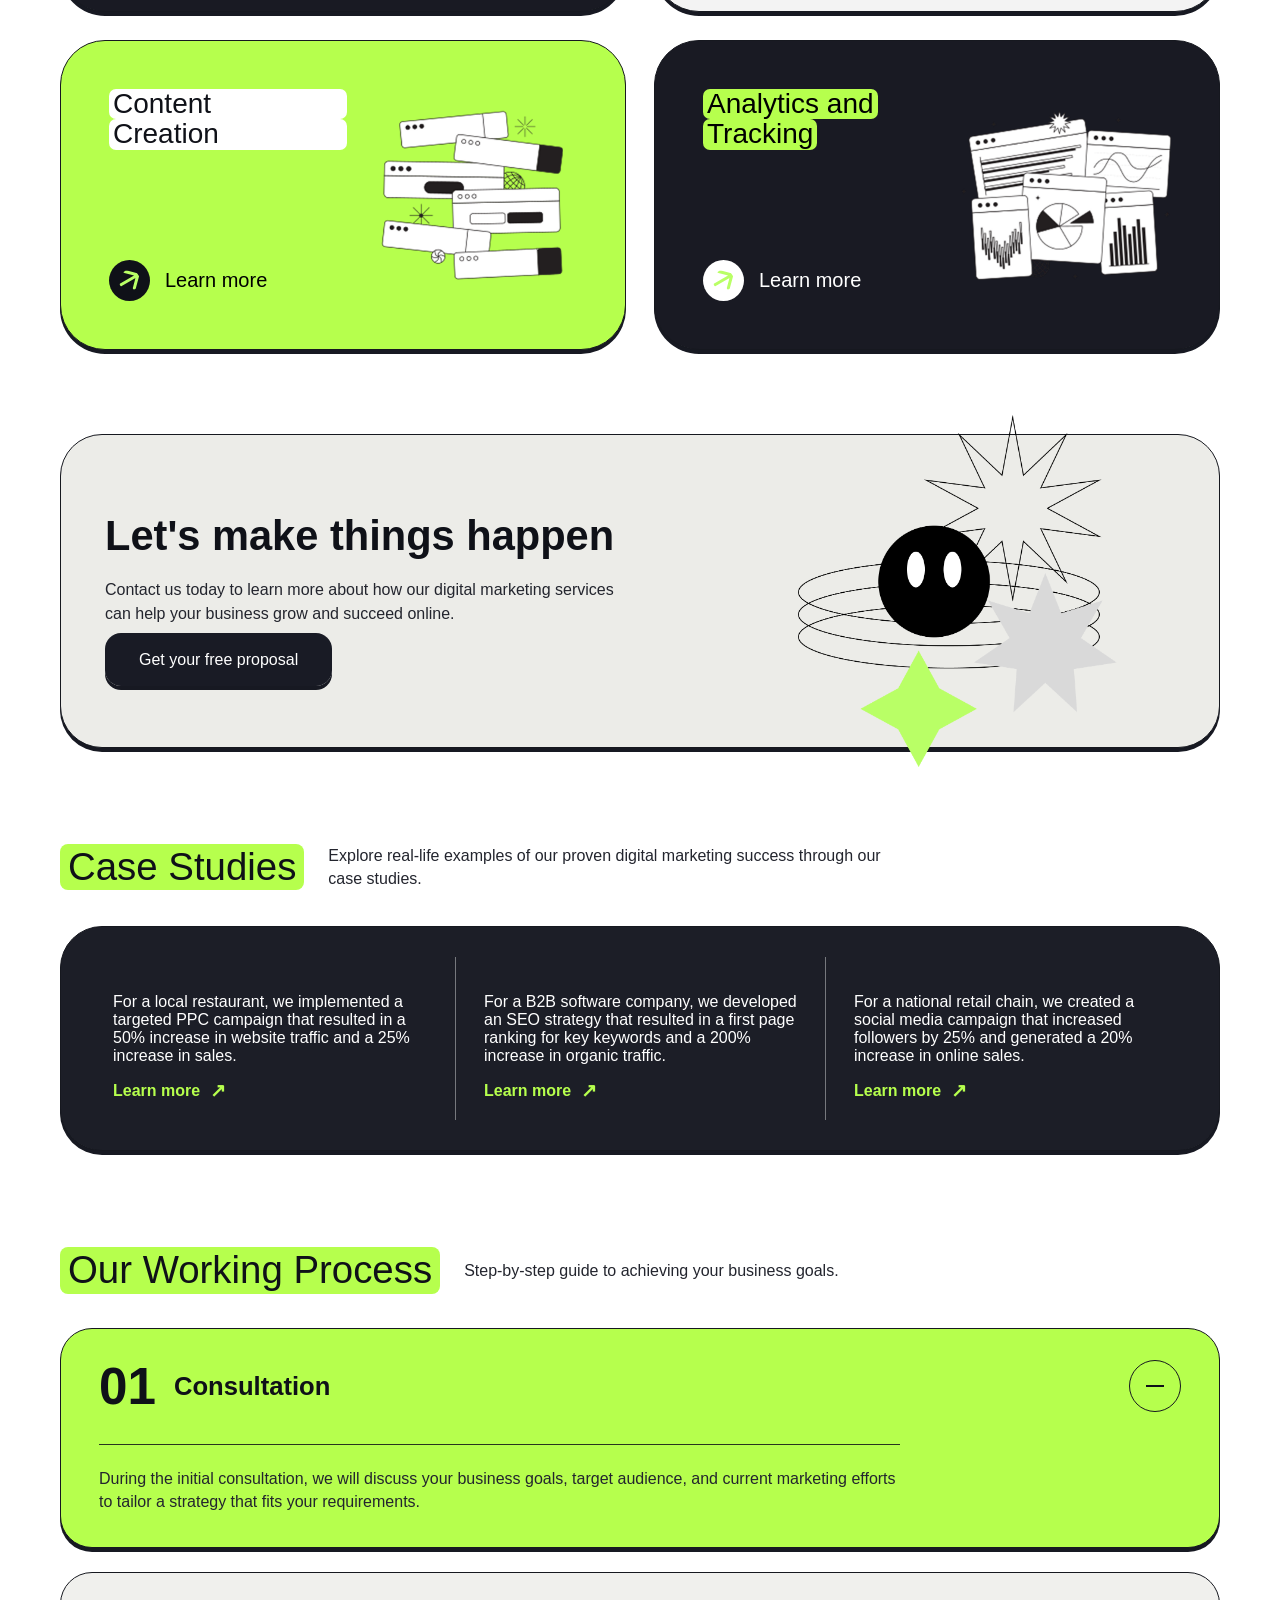
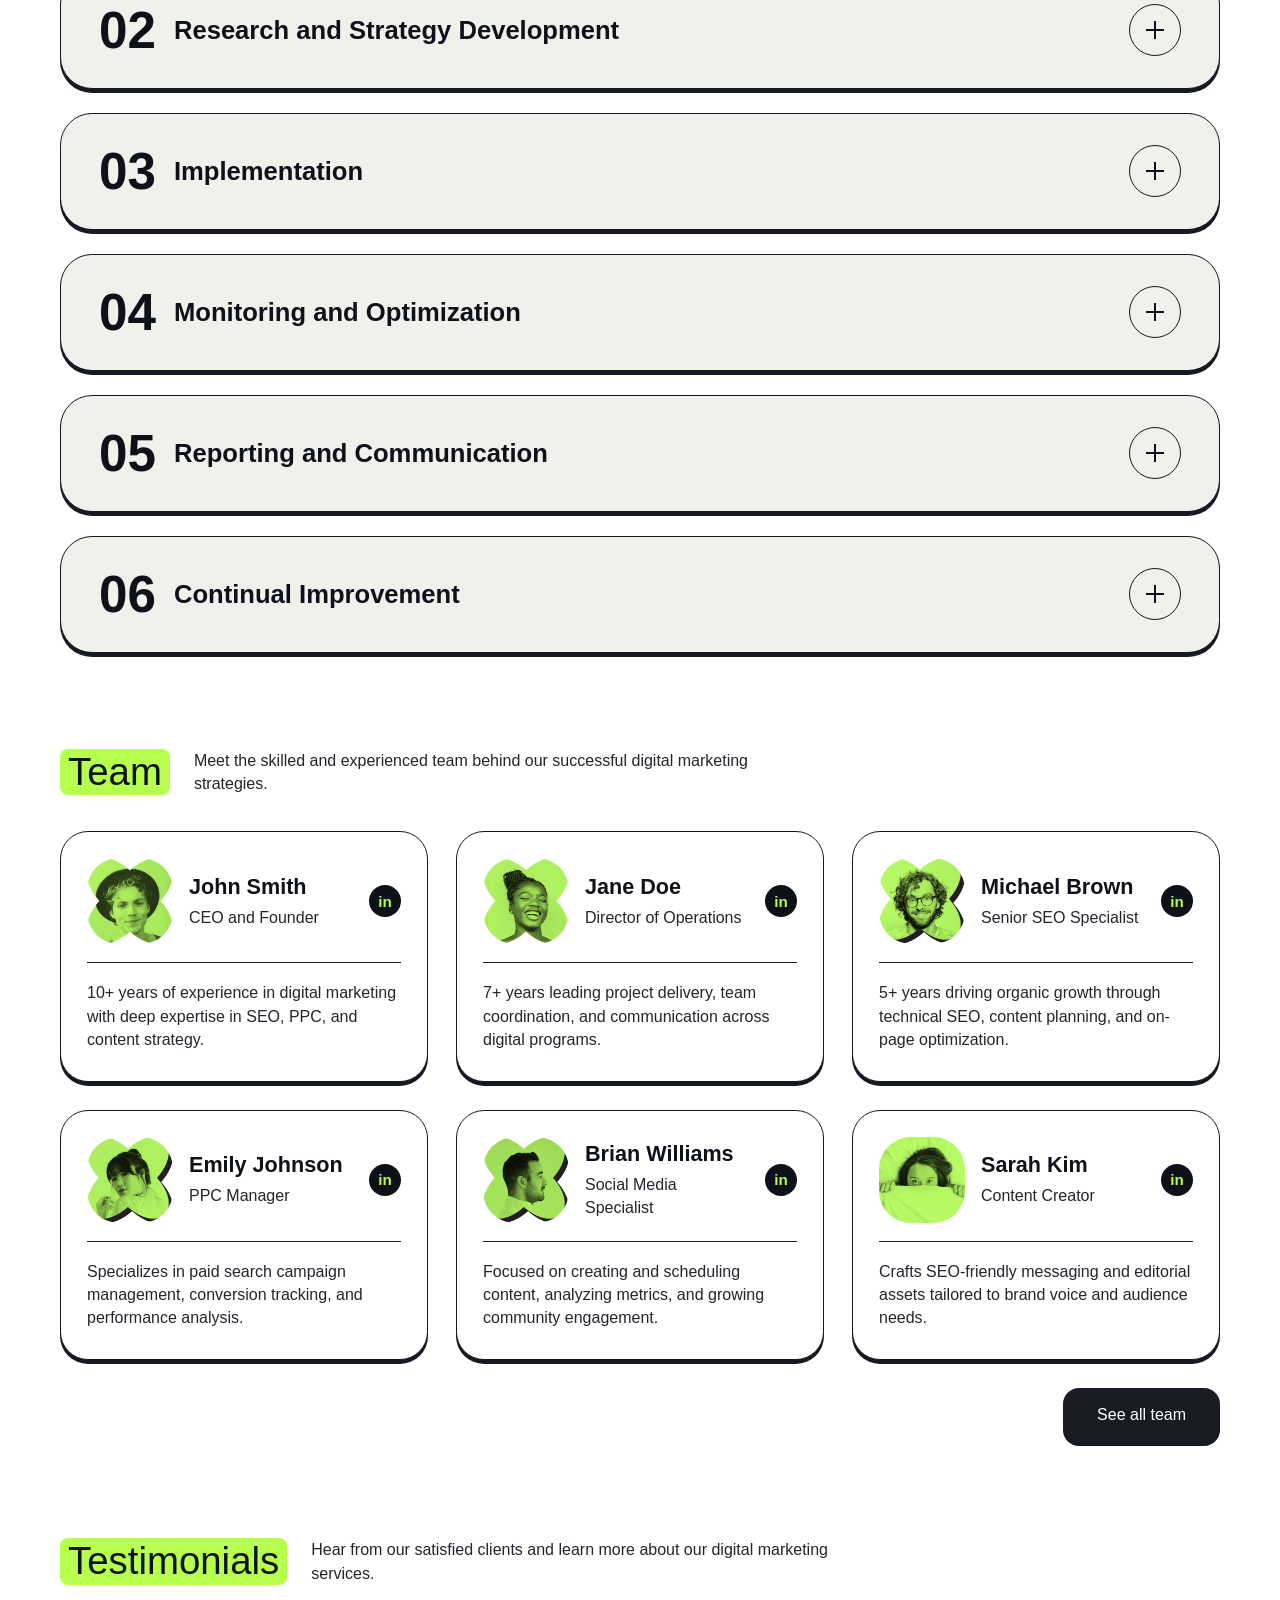
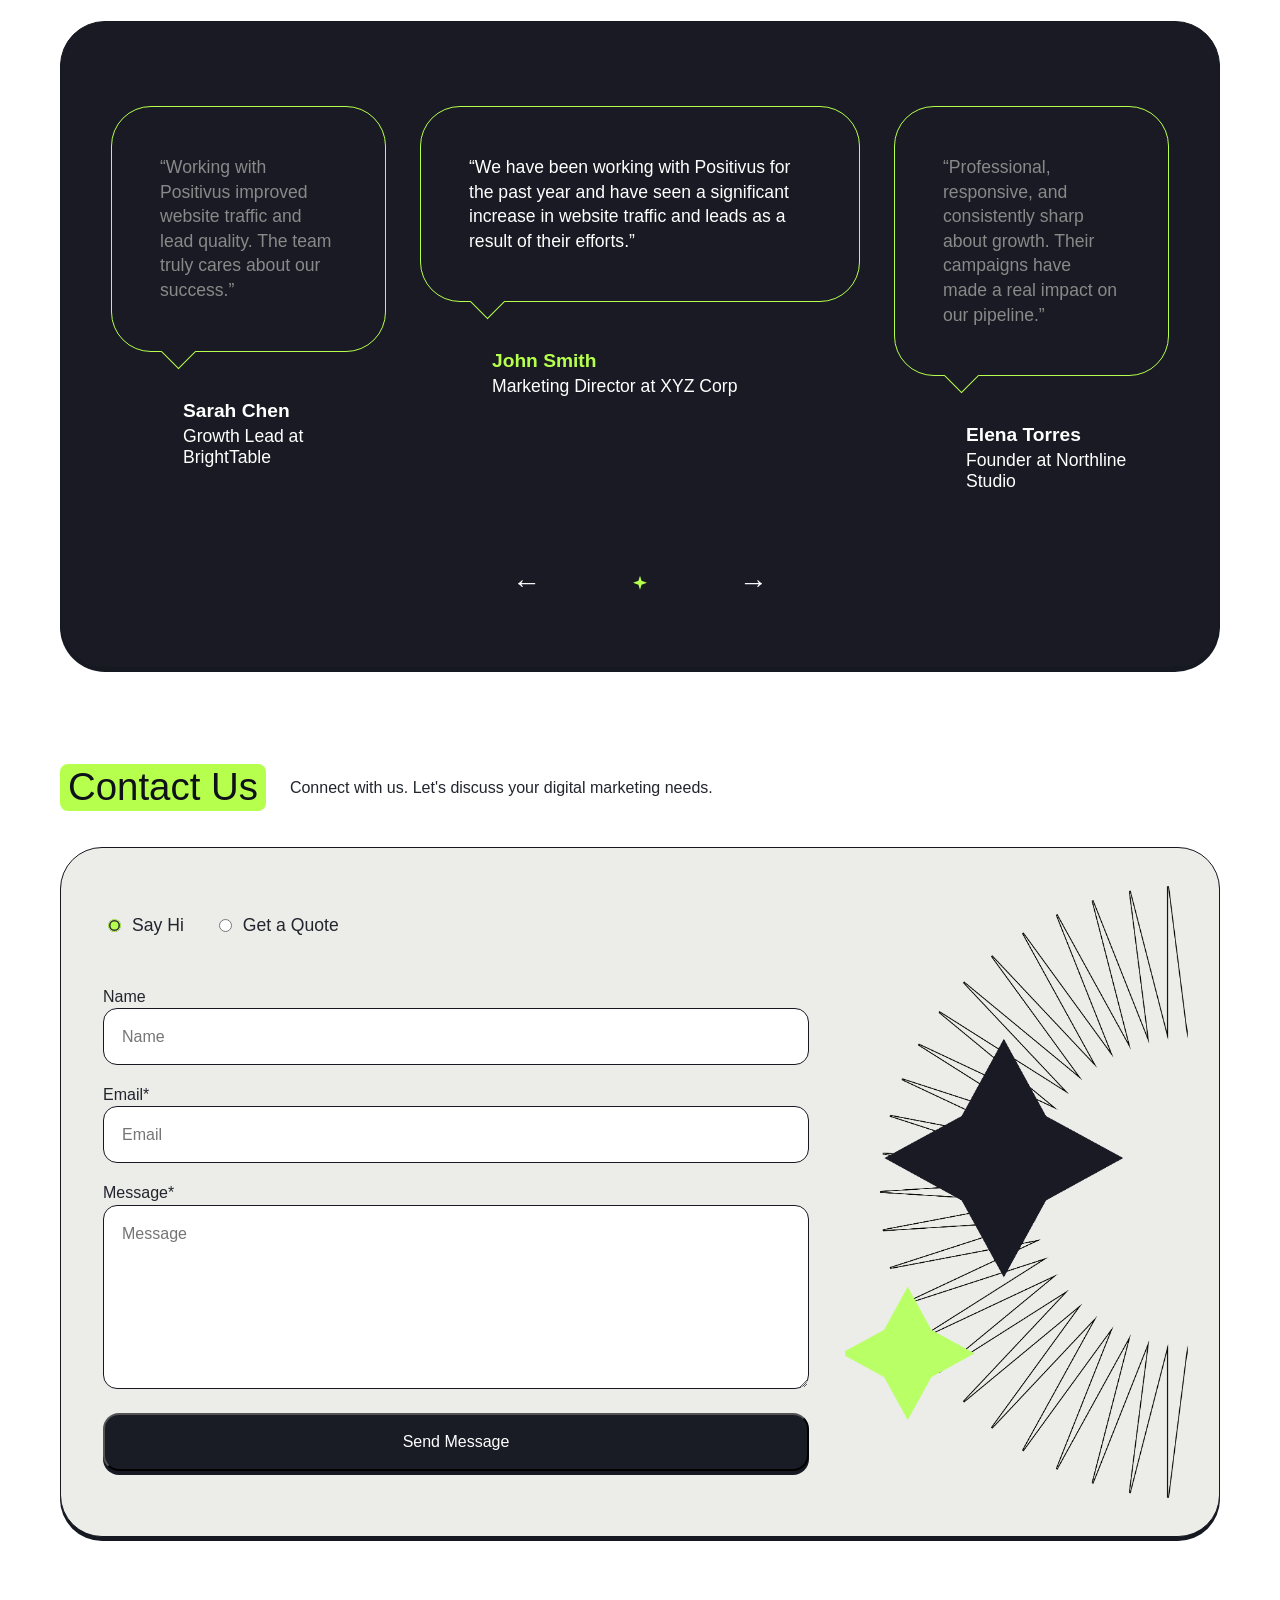
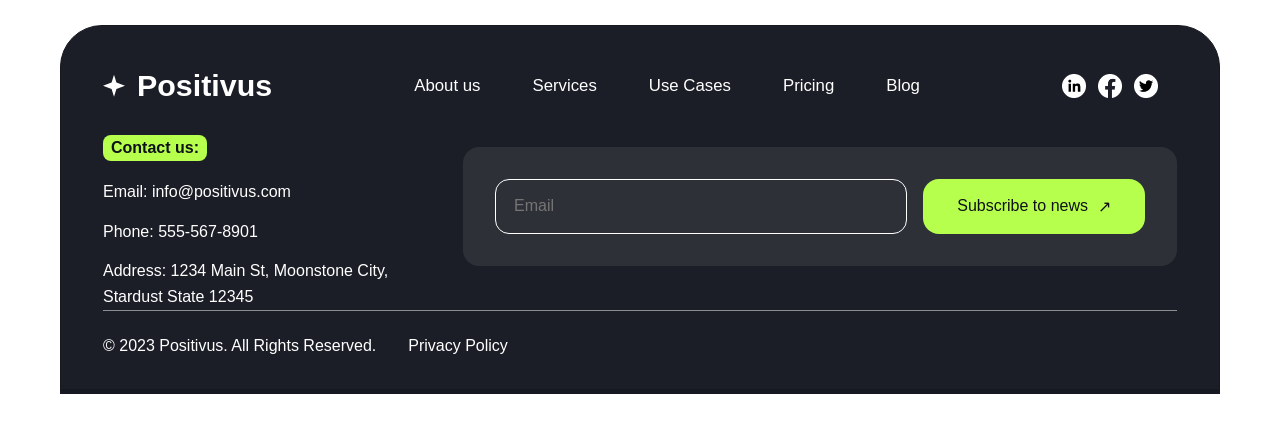
==== commit a38637a1: "solve issue 4" ====
--- a/index.html
+++ b/index.html
@@ -1,572 +1,491 @@
 <!doctype html>
 <html lang="en">
-  <head>
-    <meta charset="UTF-8" />
-    <meta name="viewport" content="width=device-width, initial-scale=1.0" />
-    <title>Positivus Landing Page</title>
-    <link rel="stylesheet" href="./style.css" />
-  </head>
-
-  <body>
-    <div class="page-shell">
-      <header class="site-header">
-        <div class="header-top">
-          <a class="brand" href="index.html">
-            <span class="brand-star"><img src="images/Vector.png" /></span>
-            <span>Positivus</span>
-          </a>
-          <button
-            class="menu-toggle"
-            type="button"
-            aria-expanded="false"
-            aria-controls="site-nav"
-          >
-            <span></span>
-            <span></span>
-            <span></span>
+
+<head>
+  <meta charset="UTF-8" />
+  <meta name="viewport" content="width=device-width, initial-scale=1.0" />
+  <title>Positivus Landing Page</title>
+  <link rel="stylesheet" href="./style.css" />
+</head>
+
+<body>
+  <div class="page-shell">
+    <header class="site-header">
+      <div class="header-top">
+        <a class="brand" href="index.html">
+          <span class="brand-star"><img src="images/Vector.png" /></span>
+          <span>Positivus</span>
+        </a>
+        <button class="menu-toggle" type="button" aria-expanded="false" aria-controls="site-nav">
+          <span></span>
+          <span></span>
+          <span></span>
+        </button>
+      </div>
+      <div class="header-menu" id="site-nav">
+        <nav class="site-nav">
+          <a href="about-us.html">About us</a>
+          <a href="services.html">Services</a>
+          <a href="use-cases.html">Use Cases</a>
+          <a href="pricing.html">Pricing</a>
+          <a href="blog.html">Blog</a>
+        </nav>
+        <a class="outline-button" href="#contact">Request a quote</a>
+      </div>
+    </header>
+
+    <main id="about">
+      <section class="hero">
+        <div class="hero-copy">
+          <h1>Navigating the digital landscape for success</h1>
+          <p>
+            Our digital marketing agency helps businesses grow and succeed
+            online through SEO, PPC, social media marketing, and content
+            creation.
+          </p>
+          <a class="primary-button" href="#contact">Book a consultation</a>
+        </div>
+        <div class="hero-art" aria-hidden="true">
+          <img src="./images/Illustration.png" alt="Marketing illustration" />
+        </div>
+      </section>
+
+      <section class="logo-strip" aria-label="Client logos">
+        <img class="logo-amazon" src="./images/amazon.png" alt="Amazon" />
+        <img class="logo-dribbble" src="./images/dribble.png" alt="Dribbble" />
+        <img class="logo-hubspot" src="./images/hubspot.png" alt="HubSpot" />
+        <img class="logo-notion" src="./images/notion.png" alt="Notion" />
+        <img class="logo-netflix" src="./images/netflix.png" alt="Netflix" />
+        <img class="logo-zoom" src="./images/zoom.png" alt="Zoom" />
+      </section>
+
+      <section id="services" class="section-heading">
+        <div class="tag">Services</div>
+        <p>
+          At our digital marketing agency, we offer a range of services to
+          help businesses grow and succeed online.
+        </p>
+      </section>
+
+      <section class="services-grid">
+        <article class="service-card light">
+          <div>
+            <h3><span>Search engine</span><span>optimization</span></h3>
+          </div>
+          <img class="service-asset" src="./images/search-engine-optimization.png" alt="Search engine optimization" />
+          <a href="#">
+            <img src="./images/Icon.svg" alt="" class="link-icon" />
+            Learn more
+          </a>
+        </article>
+        <article class="service-card accent">
+          <div>
+            <h3><span>Pay-per-click</span><span>advertising</span></h3>
+          </div>
+          <img class="service-asset" src="./images/pay-per-click advertising.png" alt="Pay per click advertising" />
+          <a href="#">
+            <img src="./images/Icon.svg" alt="" class="link-icon" />
+            Learn more
+          </a>
+        </article>
+        <article class="service-card dark">
+          <div>
+            <h3><span>Social Media</span><span>Marketing</span></h3>
+          </div>
+          <img class="service-asset" src="./images/social-media-marketing.png" alt="Social media marketing" />
+          <a href="#">
+            <img src="./images/Icon.svg" alt="" class="link-icon" />
+            Learn more
+          </a>
+        </article>
+        <article class="service-card light">
+          <div>
+            <h3><span>Email</span><span>Marketing</span></h3>
+          </div>
+          <img class="service-asset" src="./images/email-marketing.png" alt="Email marketing" />
+          <a href="#">
+            <img src="./images/Icon.svg" alt="" class="link-icon" />
+            Learn more
+          </a>
+        </article>
+        <article class="service-card accent">
+          <div>
+            <h3><span>Content</span><span>Creation</span></h3>
+          </div>
+          <img class="service-asset" src="./images/content-creation.png" alt="Content creation" />
+          <a href="#">
+            <img src="./images/Icon.svg" alt="" class="link-icon" />
+            Learn more
+          </a>
+        </article>
+        <article class="service-card dark">
+          <div>
+            <h3><span class="Analytics_bg_color_change">Analytics and</span><span
+                class="Analytics_bg_color_change">Tracking</span></h3>
+          </div>
+          <img class="service-asset" src="./images/analytics-and-tracking.png" alt="Analytics and tracking" />
+          <a href="#">
+            <img src="./images/Icon.svg" alt="" class="link-icon" />
+            Learn more
+          </a>
+        </article>
+      </section>
+
+      <section class="promo-band">
+        <div>
+          <h2>Let's make things happen</h2>
+          <p>
+            Contact us today to learn more about how our digital marketing
+            services can help your business grow and succeed online.
+          </p>
+          <a class="primary-button" href="#contact">Get your free proposal</a>
+        </div>
+        <div class="promo-art" aria-hidden="true">
+          <img src="./images/we-believe.png" alt="Decorative illustration" />
+        </div>
+      </section>
+
+      <section id="cases" class="section-heading">
+        <div class="tag">Case Studies</div>
+        <p>
+          Explore real-life examples of our proven digital marketing success
+          through our case studies.
+        </p>
+      </section>
+
+      <section class="case-strip">
+        <article>
+          <p>
+            For a local restaurant, we implemented a targeted PPC campaign
+            that resulted in a 50% increase in website traffic and a 25%
+            increase in sales.
+          </p>
+          <a href="#">Learn more</a>
+        </article>
+        <article>
+          <p>
+            For a B2B software company, we developed an SEO strategy that
+            resulted in a first page ranking for key keywords and a 200%
+            increase in organic traffic.
+          </p>
+          <a href="#">Learn more</a>
+        </article>
+        <article>
+          <p>
+            For a national retail chain, we created a social media campaign
+            that increased followers by 25% and generated a 20% increase in
+            online sales.
+          </p>
+          <a href="#">Learn more</a>
+        </article>
+      </section>
+
+      <section class="section-heading process-heading">
+        <div class="tag">Our Working Process</div>
+        <p>Step-by-step guide to achieving your business goals.</p>
+      </section>
+
+      <section class="accordion-list">
+        <details open class="process-card active">
+          <summary>
+            <span class="step-index">01</span>
+            <span class="step-title">Consultation</span>
+            <span class="toggle-icon"></span>
+          </summary>
+          <p>
+            During the initial consultation, we will discuss your business
+            goals, target audience, and current marketing efforts to tailor a
+            strategy that fits your requirements.
+          </p>
+        </details>
+        <details class="process-card">
+          <summary>
+            <span class="step-index">02</span>
+            <span class="step-title">Research and Strategy Development</span>
+            <span class="toggle-icon"></span>
+          </summary>
+          <p>
+            We audit your brand, market, and competition to define a
+            measurable roadmap with the right channels and messaging.
+          </p>
+        </details>
+        <details class="process-card">
+          <summary>
+            <span class="step-index">03</span>
+            <span class="step-title">Implementation</span>
+            <span class="toggle-icon"></span>
+          </summary>
+          <p>
+            Campaign assets, landing pages, and channel operations are
+            launched with a clear production workflow and reporting cadence.
+          </p>
+        </details>
+        <details class="process-card">
+          <summary>
+            <span class="step-index">04</span>
+            <span class="step-title">Monitoring and Optimization</span>
+            <span class="toggle-icon"></span>
+          </summary>
+          <p>
+            Performance is monitored continuously so we can refine creative,
+            budgets, and targeting based on actual results.
+          </p>
+        </details>
+        <details class="process-card">
+          <summary>
+            <span class="step-index">05</span>
+            <span class="step-title">Reporting and Communication</span>
+            <span class="toggle-icon"></span>
+          </summary>
+          <p>
+            You receive simple, actionable reporting with regular check-ins
+            and recommendations for the next iteration.
+          </p>
+        </details>
+        <details class="process-card">
+          <summary>
+            <span class="step-index">06</span>
+            <span class="step-title">Continual Improvement</span>
+            <span class="toggle-icon"></span>
+          </summary>
+          <p>
+            Our team turns each campaign cycle into a learning loop that keeps
+            compounding growth over time.
+          </p>
+        </details>
+      </section>
+
+      <section class="section-heading team-heading">
+        <div class="tag">Team</div>
+        <p>
+          <span>Meet the skilled and experienced team behind our</span>
+          <span>successful digital marketing strategies.</span>
+        </p>
+      </section>
+
+      <section class="team-grid">
+        <article class="team-card">
+          <div class="team-top">
+            <img class="avatar-image" src="./images/john-smith.png" alt="John Smith" />
+            <div>
+              <h3>John Smith</h3>
+              <p>CEO and Founder</p>
+            </div>
+            <span class="social-pill">in</span>
+          </div>
+          <p>
+            10+ years of experience in digital marketing with deep expertise
+            in SEO, PPC, and content strategy.
+          </p>
+        </article>
+        <article class="team-card">
+          <div class="team-top">
+            <img class="avatar-image" src="./images/jane doe.png" alt="Jane Doe" />
+            <div>
+              <h3>Jane Doe</h3>
+              <p>Director of Operations</p>
+            </div>
+            <span class="social-pill">in</span>
+          </div>
+          <p>
+            7+ years leading project delivery, team coordination, and
+            communication across digital programs.
+          </p>
+        </article>
+        <article class="team-card">
+          <div class="team-top">
+            <img class="avatar-image" src="./images/michael brown.png" alt="Michael Brown" />
+            <div>
+              <h3>Michael Brown</h3>
+              <p>Senior SEO Specialist</p>
+            </div>
+            <span class="social-pill">in</span>
+          </div>
+          <p>
+            5+ years driving organic growth through technical SEO, content
+            planning, and on-page optimization.
+          </p>
+        </article>
+        <article class="team-card">
+          <div class="team-top">
+            <img class="avatar-image" src="./images/emily johnson.png" alt="Emily Johnson" />
+            <div>
+              <h3>Emily Johnson</h3>
+              <p>PPC Manager</p>
+            </div>
+            <span class="social-pill">in</span>
+          </div>
+          <p>
+            Specializes in paid search campaign management, conversion
+            tracking, and performance analysis.
+          </p>
+        </article>
+        <article class="team-card">
+          <div class="team-top">
+            <img class="avatar-image" src="./images/brian williams.png" alt="Brian Williams" />
+            <div>
+              <h3>Brian Williams</h3>
+              <p>Social Media Specialist</p>
+            </div>
+            <span class="social-pill">in</span>
+          </div>
+          <p>
+            Focused on creating and scheduling content, analyzing metrics, and
+            growing community engagement.
+          </p>
+        </article>
+        <article class="team-card">
+          <div class="team-top">
+            <img class="avatar-image" src="./images/sarah kim.png" alt="Sarah Kim" />
+            <div>
+              <h3>Sarah Kim</h3>
+              <p>Content Creator</p>
+            </div>
+            <span class="social-pill">in</span>
+          </div>
+          <p>
+            Crafts SEO-friendly messaging and editorial assets tailored to
+            brand voice and audience needs.
+          </p>
+        </article>
+      </section>
+
+      <div class="team-cta">
+        <a class="primary-button" href="#">See all team</a>
+      </div>
+
+      <section class="section-heading testimonials-heading">
+        <div class="tag">Testimonials</div>
+        <p>
+          Hear from our satisfied clients and learn more about our digital
+          marketing services.
+        </p>
+      </section>
+
+      <section class="testimonial-panel" id="blog">
+        <article class="testimonial-card">
+          <div class="testimonial-bubble">
+            <p>
+              &ldquo;Working with Positivus improved website traffic and lead
+              quality. The team truly cares about our success.&rdquo;
+            </p>
+          </div>
+          <div class="testimonial-meta">
+            <strong>Sarah Chen</strong>
+            <span>Growth Lead at BrightTable</span>
+          </div>
+        </article>
+        <article class="testimonial-card">
+          <div class="testimonial-bubble">
+            <p>
+              &ldquo;We have been working with Positivus for the past year and
+              have seen a significant increase in website traffic and leads as
+              a result of their efforts.&rdquo;
+            </p>
+          </div>
+          <div class="testimonial-meta">
+            <strong>John Smith</strong>
+            <span>Marketing Director at XYZ Corp</span>
+          </div>
+        </article>
+        <article class="testimonial-card">
+          <div class="testimonial-bubble">
+            <p>
+              &ldquo;Professional, responsive, and consistently sharp about
+              growth. Their campaigns have made a real impact on our
+              pipeline.&rdquo;
+            </p>
+          </div>
+          <div class="testimonial-meta">
+            <strong>Elena Torres</strong>
+            <span>Founder at Northline Studio</span>
+          </div>
+        </article>
+        <div class="testimonial-controls">
+          <button class="testimonial-arrow" type="button" aria-label="Previous testimonial" data-direction="prev">
+            <span aria-hidden="true">&#8592;</span>
           </button>
-        </div>
-        <div class="header-menu" id="site-nav">
-          <nav class="site-nav">
-            <a href="about-us.html">About us</a>
-            <a href="services.html">Services</a>
-            <a href="use-cases.html">Use Cases</a>
-            <a href="pricing.html">Pricing</a>
-            <a href="blog.html">Blog</a>
-          </nav>
-          <a class="outline-button" href="#contact">Request a quote</a>
-        </div>
-      </header>
-
-      <main id="about">
-        <section class="hero">
-          <div class="hero-copy">
-            <h1>Navigating the digital landscape for success</h1>
-            <p>
-              Our digital marketing agency helps businesses grow and succeed
-              online through SEO, PPC, social media marketing, and content
-              creation.
-            </p>
-            <a class="primary-button" href="#contact">Book a consultation</a>
-          </div>
-          <div class="hero-art" aria-hidden="true">
-            <img src="./images/Illustration.png" alt="Marketing illustration" />
-          </div>
-        </section>
-
-        <section class="logo-strip" aria-label="Client logos">
-          <img class="logo-amazon" src="./images/amazon.png" alt="Amazon" />
-          <img
-            class="logo-dribbble"
-            src="./images/dribble.png"
-            alt="Dribbble"
-          />
-          <img class="logo-hubspot" src="./images/hubspot.png" alt="HubSpot" />
-          <img class="logo-notion" src="./images/notion.png" alt="Notion" />
-          <img class="logo-netflix" src="./images/netflix.png" alt="Netflix" />
-          <img class="logo-zoom" src="./images/zoom.png" alt="Zoom" />
-        </section>
-
-        <section id="services" class="section-heading">
-          <div class="tag">Services</div>
-          <p>
-            At our digital marketing agency, we offer a range of services to
-            help businesses grow and succeed online.
-          </p>
-        </section>
-
-        <section class="services-grid">
-          <article class="service-card light">
-            <div>
-              <h3><span>Search engine</span><span>optimization</span></h3>
-            </div>
-            <img
-              class="service-asset"
-              src="./images/search-engine-optimization.png"
-              alt="Search engine optimization"
-            />
-            <a href="#">
-              <img src="./images/Icon.svg" alt="" class="link-icon" />
-              Learn more
-            </a>
-          </article>
-          <article class="service-card accent">
-            <div>
-              <h3><span>Pay-per-click</span><span>advertising</span></h3>
-            </div>
-            <img
-              class="service-asset"
-              src="./images/pay-per-click advertising.png"
-              alt="Pay per click advertising"
-            />
-            <a href="#">
-              <img src="./images/Icon.svg" alt="" class="link-icon" />
-              Learn more
-            </a>
-          </article>
-          <article class="service-card dark">
-            <div>
-              <h3><span>Social Media</span><span>Marketing</span></h3>
-            </div>
-            <img
-              class="service-asset"
-              src="./images/social-media-marketing.png"
-              alt="Social media marketing"
-            />
-            <a href="#">
-              <img src="./images/Icon.svg" alt="" class="link-icon" />
-              Learn more
-            </a>
-          </article>
-          <article class="service-card light">
-            <div>
-              <h3><span>Email</span><span>Marketing</span></h3>
-            </div>
-            <img
-              class="service-asset"
-              src="./images/email-marketing.png"
-              alt="Email marketing"
-            />
-            <a href="#">
-              <img src="./images/Icon.svg" alt="" class="link-icon" />
-              Learn more
-            </a>
-          </article>
-          <article class="service-card accent">
-            <div>
-              <h3><span>Content</span><span>Creation</span></h3>
-            </div>
-            <img
-              class="service-asset"
-              src="./images/content-creation.png"
-              alt="Content creation"
-            />
-            <a href="#">
-              <img src="./images/Icon.svg" alt="" class="link-icon" />
-              Learn more
-            </a>
-          </article>
-          <article class="service-card dark">
-            <div>
-              <h3>
-                <span class="Analytics_bg_color_change">Analytics and</span
-                ><span class="Analytics_bg_color_change">Tracking</span>
-              </h3>
-            </div>
-            <img
-              class="service-asset"
-              src="./images/analytics-and-tracking.png"
-              alt="Analytics and tracking"
-            />
-            <a href="#">
-              <img src="./images/Icon.svg" alt="" class="link-icon" />
-              Learn more
-            </a>
-          </article>
-        </section>
-
-        <section class="promo-band">
-          <div>
-            <h2>Let's make things happen</h2>
-            <p>
-              Contact us today to learn more about how our digital marketing
-              services can help your business grow and succeed online.
-            </p>
-            <a class="primary-button" href="#contact">Get your free proposal</a>
-          </div>
-          <div class="promo-art" aria-hidden="true">
-            <img src="./images/we-believe.png" alt="Decorative illustration" />
-          </div>
-        </section>
-
-        <section id="cases" class="section-heading">
-          <div class="tag">Case Studies</div>
-          <p>
-            Explore real-life examples of our proven digital marketing success
-            through our case studies.
-          </p>
-        </section>
-
-        <section class="case-strip">
-          <article>
-            <p>
-              For a local restaurant, we implemented a targeted PPC campaign
-              that resulted in a 50% increase in website traffic and a 25%
-              increase in sales.
-            </p>
-            <a href="#">Learn more</a>
-          </article>
-          <article>
-            <p>
-              For a B2B software company, we developed an SEO strategy that
-              resulted in a first page ranking for key keywords and a 200%
-              increase in organic traffic.
-            </p>
-            <a href="#">Learn more</a>
-          </article>
-          <article>
-            <p>
-              For a national retail chain, we created a social media campaign
-              that increased followers by 25% and generated a 20% increase in
-              online sales.
-            </p>
-            <a href="#">Learn more</a>
-          </article>
-        </section>
-
-        <section class="section-heading process-heading">
-          <div class="tag">Our Working Process</div>
-          <p>Step-by-step guide to achieving your business goals.</p>
-        </section>
-
-        <section class="accordion-list">
-          <details open class="process-card active">
-            <summary>
-              <span class="step-index">01</span>
-              <span class="step-title">Consultation</span>
-              <span class="toggle-icon"></span>
-            </summary>
-            <p>
-              During the initial consultation, we will discuss your business
-              goals, target audience, and current marketing efforts to tailor a
-              strategy that fits your requirements.
-            </p>
-          </details>
-          <details class="process-card">
-            <summary>
-              <span class="step-index">02</span>
-              <span class="step-title">Research and Strategy Development</span>
-              <span class="toggle-icon"></span>
-            </summary>
-            <p>
-              We audit your brand, market, and competition to define a
-              measurable roadmap with the right channels and messaging.
-            </p>
-          </details>
-          <details class="process-card">
-            <summary>
-              <span class="step-index">03</span>
-              <span class="step-title">Implementation</span>
-              <span class="toggle-icon"></span>
-            </summary>
-            <p>
-              Campaign assets, landing pages, and channel operations are
-              launched with a clear production workflow and reporting cadence.
-            </p>
-          </details>
-          <details class="process-card">
-            <summary>
-              <span class="step-index">04</span>
-              <span class="step-title">Monitoring and Optimization</span>
-              <span class="toggle-icon"></span>
-            </summary>
-            <p>
-              Performance is monitored continuously so we can refine creative,
-              budgets, and targeting based on actual results.
-            </p>
-          </details>
-          <details class="process-card">
-            <summary>
-              <span class="step-index">05</span>
-              <span class="step-title">Reporting and Communication</span>
-              <span class="toggle-icon"></span>
-            </summary>
-            <p>
-              You receive simple, actionable reporting with regular check-ins
-              and recommendations for the next iteration.
-            </p>
-          </details>
-          <details class="process-card">
-            <summary>
-              <span class="step-index">06</span>
-              <span class="step-title">Continual Improvement</span>
-              <span class="toggle-icon"></span>
-            </summary>
-            <p>
-              Our team turns each campaign cycle into a learning loop that keeps
-              compounding growth over time.
-            </p>
-          </details>
-        </section>
-
-        <section class="section-heading team-heading">
-          <div class="tag">Team</div>
-          <p>
-            <span>Meet the skilled and experienced team behind our</span>
-            <span>successful digital marketing strategies.</span>
-          </p>
-        </section>
-
-        <section class="team-grid">
-          <article class="team-card">
-            <div class="team-top">
-              <img
-                class="avatar-image"
-                src="./images/john-smith.png"
-                alt="John Smith"
-              />
-              <div>
-                <h3>John Smith</h3>
-                <p>CEO and Founder</p>
-              </div>
-              <span class="social-pill">in</span>
-            </div>
-            <p>
-              10+ years of experience in digital marketing with deep expertise
-              in SEO, PPC, and content strategy.
-            </p>
-          </article>
-          <article class="team-card">
-            <div class="team-top">
-              <img
-                class="avatar-image"
-                src="./images/jane doe.png"
-                alt="Jane Doe"
-              />
-              <div>
-                <h3>Jane Doe</h3>
-                <p>Director of Operations</p>
-              </div>
-              <span class="social-pill">in</span>
-            </div>
-            <p>
-              7+ years leading project delivery, team coordination, and
-              communication across digital programs.
-            </p>
-          </article>
-          <article class="team-card">
-            <div class="team-top">
-              <img
-                class="avatar-image"
-                src="./images/michael brown.png"
-                alt="Michael Brown"
-              />
-              <div>
-                <h3>Michael Brown</h3>
-                <p>Senior SEO Specialist</p>
-              </div>
-              <span class="social-pill">in</span>
-            </div>
-            <p>
-              5+ years driving organic growth through technical SEO, content
-              planning, and on-page optimization.
-            </p>
-          </article>
-          <article class="team-card">
-            <div class="team-top">
-              <img
-                class="avatar-image"
-                src="./images/emily johnson.png"
-                alt="Emily Johnson"
-              />
-              <div>
-                <h3>Emily Johnson</h3>
-                <p>PPC Manager</p>
-              </div>
-              <span class="social-pill">in</span>
-            </div>
-            <p>
-              Specializes in paid search campaign management, conversion
-              tracking, and performance analysis.
-            </p>
-          </article>
-          <article class="team-card">
-            <div class="team-top">
-              <img
-                class="avatar-image"
-                src="./images/brian williams.png"
-                alt="Brian Williams"
-              />
-              <div>
-                <h3>Brian Williams</h3>
-                <p>Social Media Specialist</p>
-              </div>
-              <span class="social-pill">in</span>
-            </div>
-            <p>
-              Focused on creating and scheduling content, analyzing metrics, and
-              growing community engagement.
-            </p>
-          </article>
-          <article class="team-card">
-            <div class="team-top">
-              <img
-                class="avatar-image"
-                src="./images/sarah kim.png"
-                alt="Sarah Kim"
-              />
-              <div>
-                <h3>Sarah Kim</h3>
-                <p>Content Creator</p>
-              </div>
-              <span class="social-pill">in</span>
-            </div>
-            <p>
-              Crafts SEO-friendly messaging and editorial assets tailored to
-              brand voice and audience needs.
-            </p>
-          </article>
-        </section>
-
-        <div class="team-cta">
-          <a class="primary-button" href="#">See all team</a>
-        </div>
-
-        <section class="section-heading testimonials-heading">
-          <div class="tag">Testimonials</div>
-          <p>
-            Hear from our satisfied clients and learn more about our digital
-            marketing services.
-          </p>
-        </section>
-
-        <section class="testimonial-panel" id="blog">
-          <article class="testimonial-card">
-            <div class="testimonial-bubble">
-              <p>
-                &ldquo;Working with Positivus improved website traffic and lead
-                quality. The team truly cares about our success.&rdquo;
-              </p>
-            </div>
-            <div class="testimonial-meta">
-              <strong>Sarah Chen</strong>
-              <span>Growth Lead at BrightTable</span>
-            </div>
-          </article>
-          <article class="testimonial-card">
-            <div class="testimonial-bubble">
-              <p>
-                &ldquo;We have been working with Positivus for the past year and
-                have seen a significant increase in website traffic and leads as
-                a result of their efforts.&rdquo;
-              </p>
-            </div>
-            <div class="testimonial-meta">
-              <strong>John Smith</strong>
-              <span>Marketing Director at XYZ Corp</span>
-            </div>
-          </article>
-          <article class="testimonial-card">
-            <div class="testimonial-bubble">
-              <p>
-                &ldquo;Professional, responsive, and consistently sharp about
-                growth. Their campaigns have made a real impact on our
-                pipeline.&rdquo;
-              </p>
-            </div>
-            <div class="testimonial-meta">
-              <strong>Elena Torres</strong>
-              <span>Founder at Northline Studio</span>
-            </div>
-          </article>
-          <div class="testimonial-controls">
-            <button
-              class="testimonial-arrow"
-              type="button"
-              aria-label="Previous testimonial"
-              data-direction="prev"
-            >
-              <span aria-hidden="true">&#8592;</span>
-            </button>
-            <div class="dots">
-              <button
-                class="dot active"
-                type="button"
-                aria-label="Show testimonial 1"
-                data-index="0"
-              ></button>
-              <button
-                class="dot"
-                type="button"
-                aria-label="Show testimonial 2"
-                data-index="1"
-              ></button>
-              <button
-                class="dot"
-                type="button"
-                aria-label="Show testimonial 3"
-                data-index="2"
-              ></button>
-            </div>
-            <button
-              class="testimonial-arrow"
-              type="button"
-              aria-label="Next testimonial"
-              data-direction="next"
-            >
-              <span aria-hidden="true">&#8594;</span>
-            </button>
-          </div>
-        </section>
-
-        <section id="contact" class="section-heading">
-          <div class="tag">Contact Us</div>
-          <p>Connect with us. Let's discuss your digital marketing needs.</p>
-        </section>
-
-        <section class="contact-panel">
-          <form class="contact-form">
-            <div class="radio-row">
-              <label><input type="radio" name="topic" checked /> Say Hi</label>
-              <label><input type="radio" name="topic" /> Get a Quote</label>
-            </div>
-            <label>Name<input type="text" placeholder="Name" /></label>
-            <label>Email*<input type="email" placeholder="Email" /></label>
-            <label>Message*<textarea placeholder="Message"></textarea></label>
-            <button class="primary-button full-width" type="submit">
-              Send Message
-            </button>
-          </form>
-          <div class="contact-art" aria-hidden="true">
-            <img
-              src="./images/contact illustration.png"
-              alt="Contact illustration"
-            />
-          </div>
-        </section>
-      </main>
-
-      <footer class="site-footer" id="pricing">
-        <div class="footer-top">
-          <a class="brand footer-brand" href="index.html">
-            <span class="brand-star"></span>
-            <span>Positivus</span>
-          </a>
-          <nav class="footer-nav">
-            <a href="about-us.html">About us</a>
-            <a href="services.html">Services</a>
-            <a href="use-cases.html">Use Cases</a>
-            <a href="pricing.html">Pricing</a>
-            <a href="blog.html">Blog</a>
-          </nav>
-
-          <div class="footer_social_icon_container">
-            <img src="images/Social icon (1).png" />
-            <img src="images/Social icon.png" />
-            <img src="images/Social icon (2).png" />
-          </div>
-        </div>
-        <div class="footer-main">
-          <div class="contact-block">
-            <div class="footer-tag">Contact us:</div>
-            <p>Email: info@positivus.com</p>
-            <p>Phone: 555-567-8901</p>
-            <p>Address: 1234 Main St, Moonstone City, Stardust State 12345</p>
-          </div>
-          <form class="newsletter">
-            <input type="email" placeholder="Email" />
-            <button type="submit">
-              <span>Subscribe to news</span>
-              <span class="newsletter-icon" aria-hidden="true">&#8599;</span>
-            </button>
-          </form>
-        </div>
-        <div class="footer-bottom">
-          <span>&copy; 2023 Positivus. All Rights Reserved.</span>
-          <a href="#">Privacy Policy</a>
-        </div>
-      </footer>
-    </div>
-    <script src="./script.js"></script>
-  </body>
-</html>
+          <div class="dots">
+            <button class="dot active" type="button" aria-label="Show testimonial 1" data-index="0"></button>
+            <button class="dot" type="button" aria-label="Show testimonial 2" data-index="1"></button>
+            <button class="dot" type="button" aria-label="Show testimonial 3" data-index="2"></button>
+          </div>
+          <button class="testimonial-arrow" type="button" aria-label="Next testimonial" data-direction="next">
+            <span aria-hidden="true">&#8594;</span>
+          </button>
+        </div>
+      </section>
+
+      <section id="contact" class="section-heading">
+        <div class="tag">Contact Us</div>
+        <p>Connect with us. Let's discuss your digital marketing needs.</p>
+      </section>
+
+      <section class="contact-panel">
+        <form class="contact-form">
+          <div class="radio-row">
+            <label class="radio-row_1st_child"><input type="radio" name="topic" checked /><span
+                class="radio-row-label-span"> Say Hi</span></label>
+            <label class="radio-row_1st_child"><input type="radio" name="topic" /><span class="radio-row-label-span">
+                Get a Quote</span></label>
+          </div>
+          <label>Name<input type="text" placeholder="Name" /></label>
+          <label>Email*<input type="email" placeholder="Email" /></label>
+          <label>Message*<textarea placeholder="Message"></textarea></label>
+          <button class="primary-button full-width" type="submit">
+            Send Message
+          </button>
+        </form>
+        <div class="contact-art" aria-hidden="true">
+          <img src="./images/contact illustration.png" alt="Contact illustration" />
+        </div>
+      </section>
+    </main>
+
+    <footer class="site-footer" id="pricing">
+      <div class="footer-top">
+        <a class="brand footer-brand" href="index.html">
+          <span class="brand-star"></span>
+          <span>Positivus</span>
+        </a>
+        <nav class="footer-nav">
+          <a href="about-us.html">About us</a>
+          <a href="services.html">Services</a>
+          <a href="use-cases.html">Use Cases</a>
+          <a href="pricing.html">Pricing</a>
+          <a href="blog.html">Blog</a>
+        </nav>
+
+        <div class="footer_social_icon_container">
+          <img src="images/Social icon (1).png">
+          <img src="images/Social icon.png">
+          <img src="images/Social icon (2).png">
+        </div>
+
+
+      </div>
+      <div class="footer-main">
+        <div class="contact-block">
+          <div class="footer-tag">Contact us:</div>
+          <p>Email: info@positivus.com</p>
+          <p>Phone: 555-567-8901</p>
+          <p>Address: 1234 Main St, Moonstone City, Stardust State 12345</p>
+        </div>
+        <form class="newsletter">
+          <input type="email" placeholder="Email" />
+          <button type="submit">
+            <span>Subscribe to news</span>
+            <span class="newsletter-icon" aria-hidden="true">&#8599;</span>
+          </button>
+        </form>
+      </div>
+      <div class="footer-bottom">
+        <span>&copy; 2023 Positivus. All Rights Reserved.</span>
+        <a href="#">Privacy Policy</a>
+      </div>
+    </footer>
+  </div>
+  <script src="./script.js"></script>
+</body>
+
+</html>
--- a/style.css
+++ b/style.css
@@ -91,16 +91,14 @@
 .brand-star {
   display: inline-block;
   background: var(--ink);
-  clip-path: polygon(
-    50% 0%,
-    61% 35%,
-    100% 50%,
-    61% 65%,
-    50% 100%,
-    39% 65%,
-    0% 50%,
-    39% 35%
-  );
+  clip-path: polygon(50% 0%,
+      61% 35%,
+      100% 50%,
+      61% 65%,
+      50% 100%,
+      39% 65%,
+      0% 50%,
+      39% 35%);
 }
 
 .brand-star {
@@ -151,7 +149,7 @@
   justify-content: center;
 }
 
-.footer-nav > div {
+.footer-nav>div {
   justify-content: flex-end;
 }
 
@@ -364,7 +362,7 @@
   color: #fff;
 }
 
-.service-card > div {
+.service-card>div {
   grid-area: title;
 }
 
@@ -491,7 +489,7 @@
   padding: 20px 28px;
 }
 
-.case-strip article + article {
+.case-strip article+article {
   border-left: 1px solid rgba(255, 255, 255, 0.4);
 }
 
@@ -767,16 +765,14 @@
   border: none;
   padding: 0;
   cursor: pointer;
-  clip-path: polygon(
-    50% 0%,
-    61% 35%,
-    100% 50%,
-    61% 65%,
-    50% 100%,
-    39% 65%,
-    0% 50%,
-    39% 35%
-  );
+  clip-path: polygon(50% 0%,
+      61% 35%,
+      100% 50%,
+      61% 65%,
+      50% 100%,
+      39% 65%,
+      0% 50%,
+      39% 35%);
   opacity: 1;
 }
 
@@ -979,6 +975,7 @@
 }
 
 @media (max-width: 1080px) {
+
   .site-header,
   .hero,
   .promo-band,
@@ -1038,7 +1035,7 @@
     padding: 20px;
   }
 
-  .case-strip article + article {
+  .case-strip article+article {
     border-left: none;
     border-top: 1px solid rgba(255, 255, 255, 0.4);
   }
@@ -1267,7 +1264,7 @@
     position: relative;
   }
 
-  .service-card > div:first-child {
+  .service-card>div:first-child {
     width: 100%;
     display: block;
   }
@@ -1341,7 +1338,7 @@
     scroll-snap-align: start;
   }
 
-  .case-strip article + article {
+  .case-strip article+article {
     border-top: none;
     border-left: none;
   }
@@ -1781,7 +1778,7 @@
   flex: 1;
 }
 
-.impact-stats-container .stat-group + .stat-group {
+.impact-stats-container .stat-group+.stat-group {
   padding-left: 40px;
   border-left: 1px solid #000;
   border-top-left-radius: 40px;
@@ -1956,7 +1953,7 @@
 }
 
 .quote-icon img {
-  width: 20rem;
+  width: 200px;
   height: auto;
 }
 
@@ -2047,6 +2044,7 @@
 
 /* Media Queries for About Us Page */
 @media (max-width: 1080px) {
+
   /* Hero Section Mobile */
   .about-hero {
     flex-direction: column;
@@ -2206,16 +2204,14 @@
     width: 24px;
     height: 24px;
     background: var(--accent);
-    clip-path: polygon(
-      50% 0%,
-      61% 35%,
-      100% 50%,
-      61% 65%,
-      50% 100%,
-      39% 65%,
-      0% 50%,
-      39% 35%
-    );
+    clip-path: polygon(50% 0%,
+        61% 35%,
+        100% 50%,
+        61% 65%,
+        50% 100%,
+        39% 65%,
+        0% 50%,
+        39% 35%);
     z-index: 2;
   }
 
@@ -2368,7 +2364,7 @@
   padding: 24px 32px;
 }
 
-.stat-group + .stat-group {
+.stat-group+.stat-group {
   height: 3rem;
   border-left: 1.5px solid var(--ink);
   border-top-left-radius: 32px;
@@ -2415,8 +2411,8 @@
     border-top: none;
   }
 
-  .stat-group + .stat-group::before,
-  .stat-group + .stat-group::after {
+  .stat-group+.stat-group::before,
+  .stat-group+.stat-group::after {
     display: none;
   }
 
@@ -2610,16 +2606,14 @@
   width: 100px;
   height: 100px;
   background-color: #191a23;
-  clip-path: polygon(
-    50% 0%,
-    61% 35%,
-    100% 50%,
-    61% 65%,
-    50% 100%,
-    39% 65%,
-    0% 50%,
-    39% 35%
-  );
+  clip-path: polygon(50% 0%,
+      61% 35%,
+      100% 50%,
+      61% 65%,
+      50% 100%,
+      39% 65%,
+      0% 50%,
+      39% 35%);
   display: flex;
   align-items: center;
   justify-content: center;
@@ -2677,7 +2671,7 @@
   padding: 20px 40px;
 }
 
-.use-case-column + .use-case-column {
+.use-case-column+.use-case-column {
   border-left: 1px solid rgba(255, 255, 255, 0.4);
 }
 
@@ -2833,7 +2827,7 @@
     padding: 0;
   }
 
-  .use-case-column + .use-case-column {
+  .use-case-column+.use-case-column {
     border-left: none;
     border-top: 1px solid rgba(255, 255, 255, 0.4);
     padding-top: 40px;
@@ -3221,8 +3215,8 @@
 .cases-cta-art img:last-child {
   position: absolute;
   right: 4%;
-  top: -50px;
-  width: 2322rem;
+  top: -6px;
+  width: 230px;
 }
 
 .cases-footer {
@@ -3438,16 +3432,14 @@
     width: 16px;
     height: 16px;
     background: var(--accent);
-    clip-path: polygon(
-      50% 0%,
-      61% 35%,
-      100% 50%,
-      61% 65%,
-      50% 100%,
-      39% 65%,
-      0% 50%,
-      39% 35%
-    );
+    clip-path: polygon(50% 0%,
+        61% 35%,
+        100% 50%,
+        61% 65%,
+        50% 100%,
+        39% 65%,
+        0% 50%,
+        39% 35%);
   }
 
   .cases-featured-copy h2,
@@ -4798,11 +4790,27 @@
 }
 
 .service-card.light h3 span {
-  /* background: #b6ff4d; */
+  display: flex;
+  justify-self: start;
+  background: #b6ff4d;
 }
 
 .Analytics_bg_color_change {
   background: #b6ff4d !important;
+}
+
+.service-card h3 {
+  font-size: 1.75rem;
+  max-width: none;
+}
+
+.service-card.accent h3 span {
+  display: flex;
+  justify-self: start;
+}
+
+.service_card_light_spans {
+  background: #fff !important;
 }
 
 .promo-art {
@@ -4819,6 +4827,7 @@
   .footer-top {
     position: relative;
   }
+
 
   .footer_social_icon_container {
     top: 26rem;
@@ -4834,3 +4843,17 @@
     margin-top: 1.25rem;
   }
 }
+
+.radio-row_1st_child {
+  display: flex !important;
+}
+
+.radio-row-label-span {
+  white-space: nowrap;
+}
+
+.contact-form input,
+.contact-form textarea,
+.newsletter input {
+  margin-top: 0;
+}
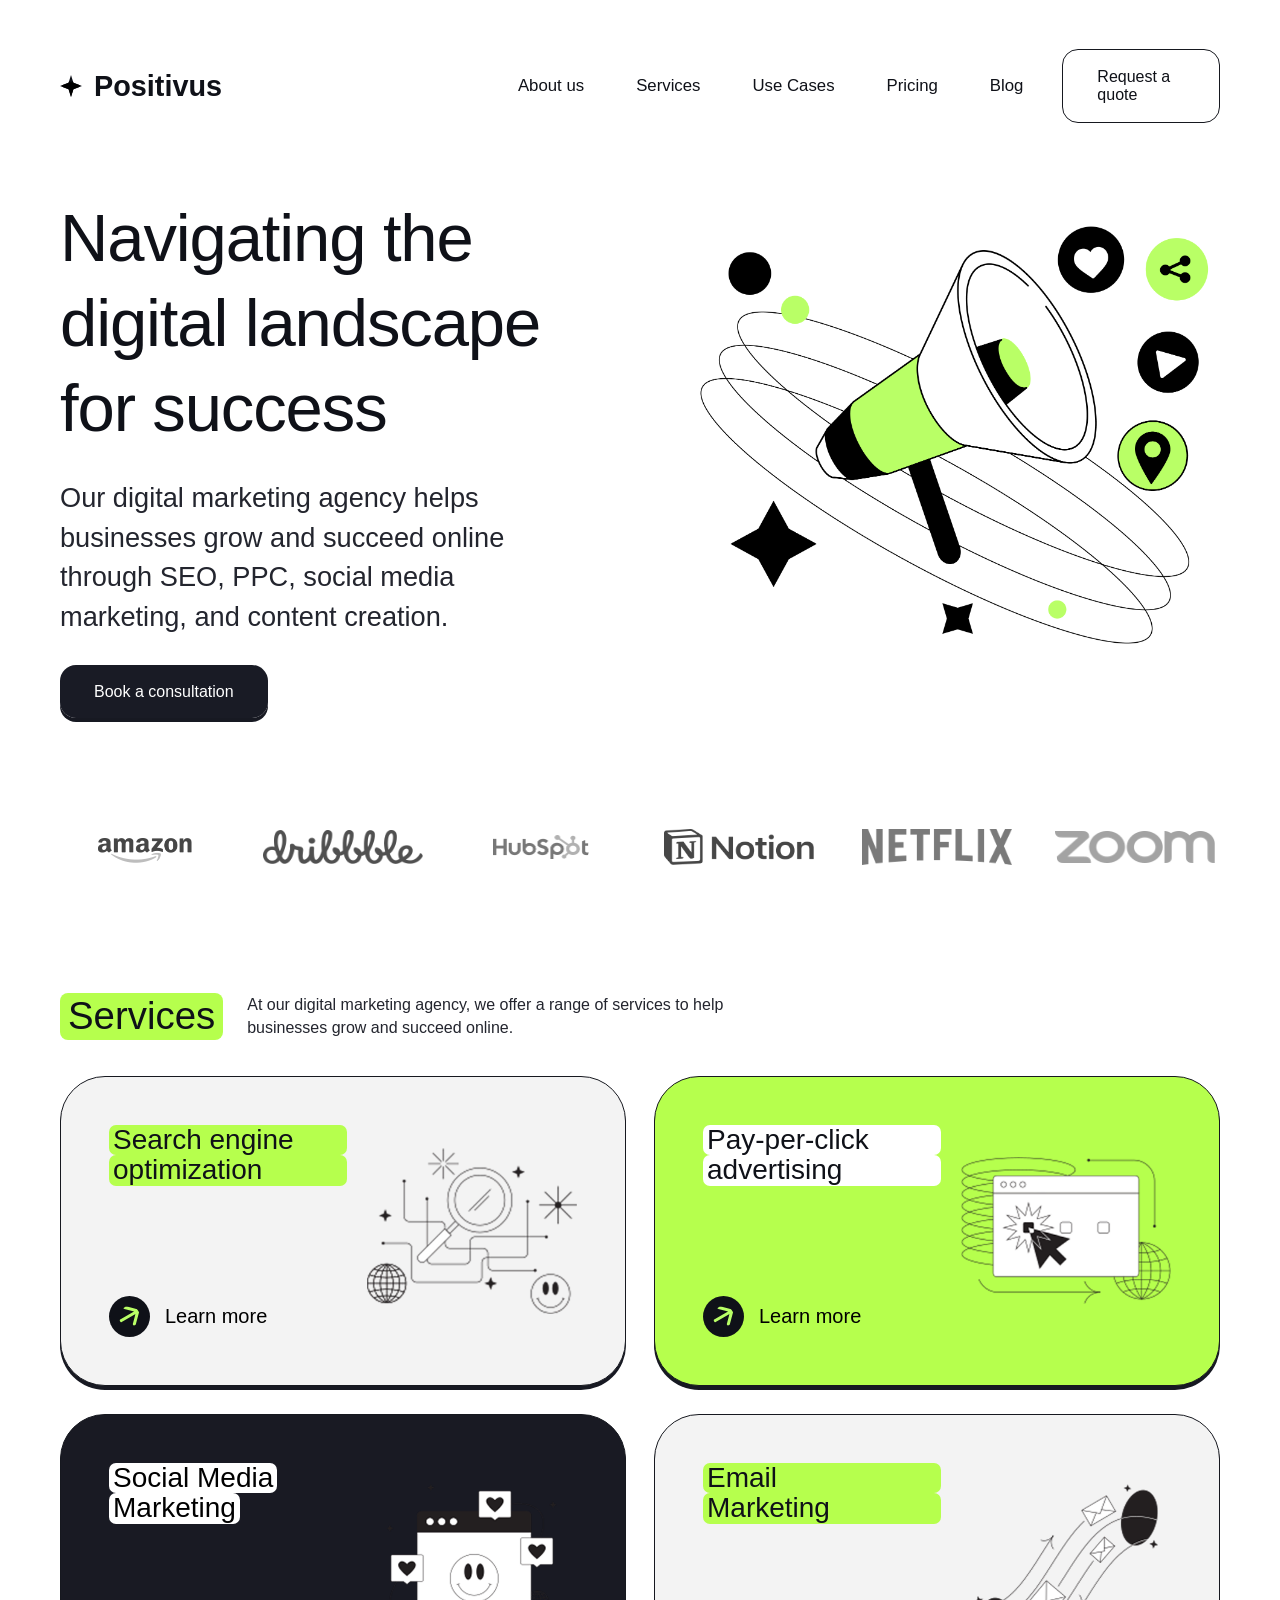
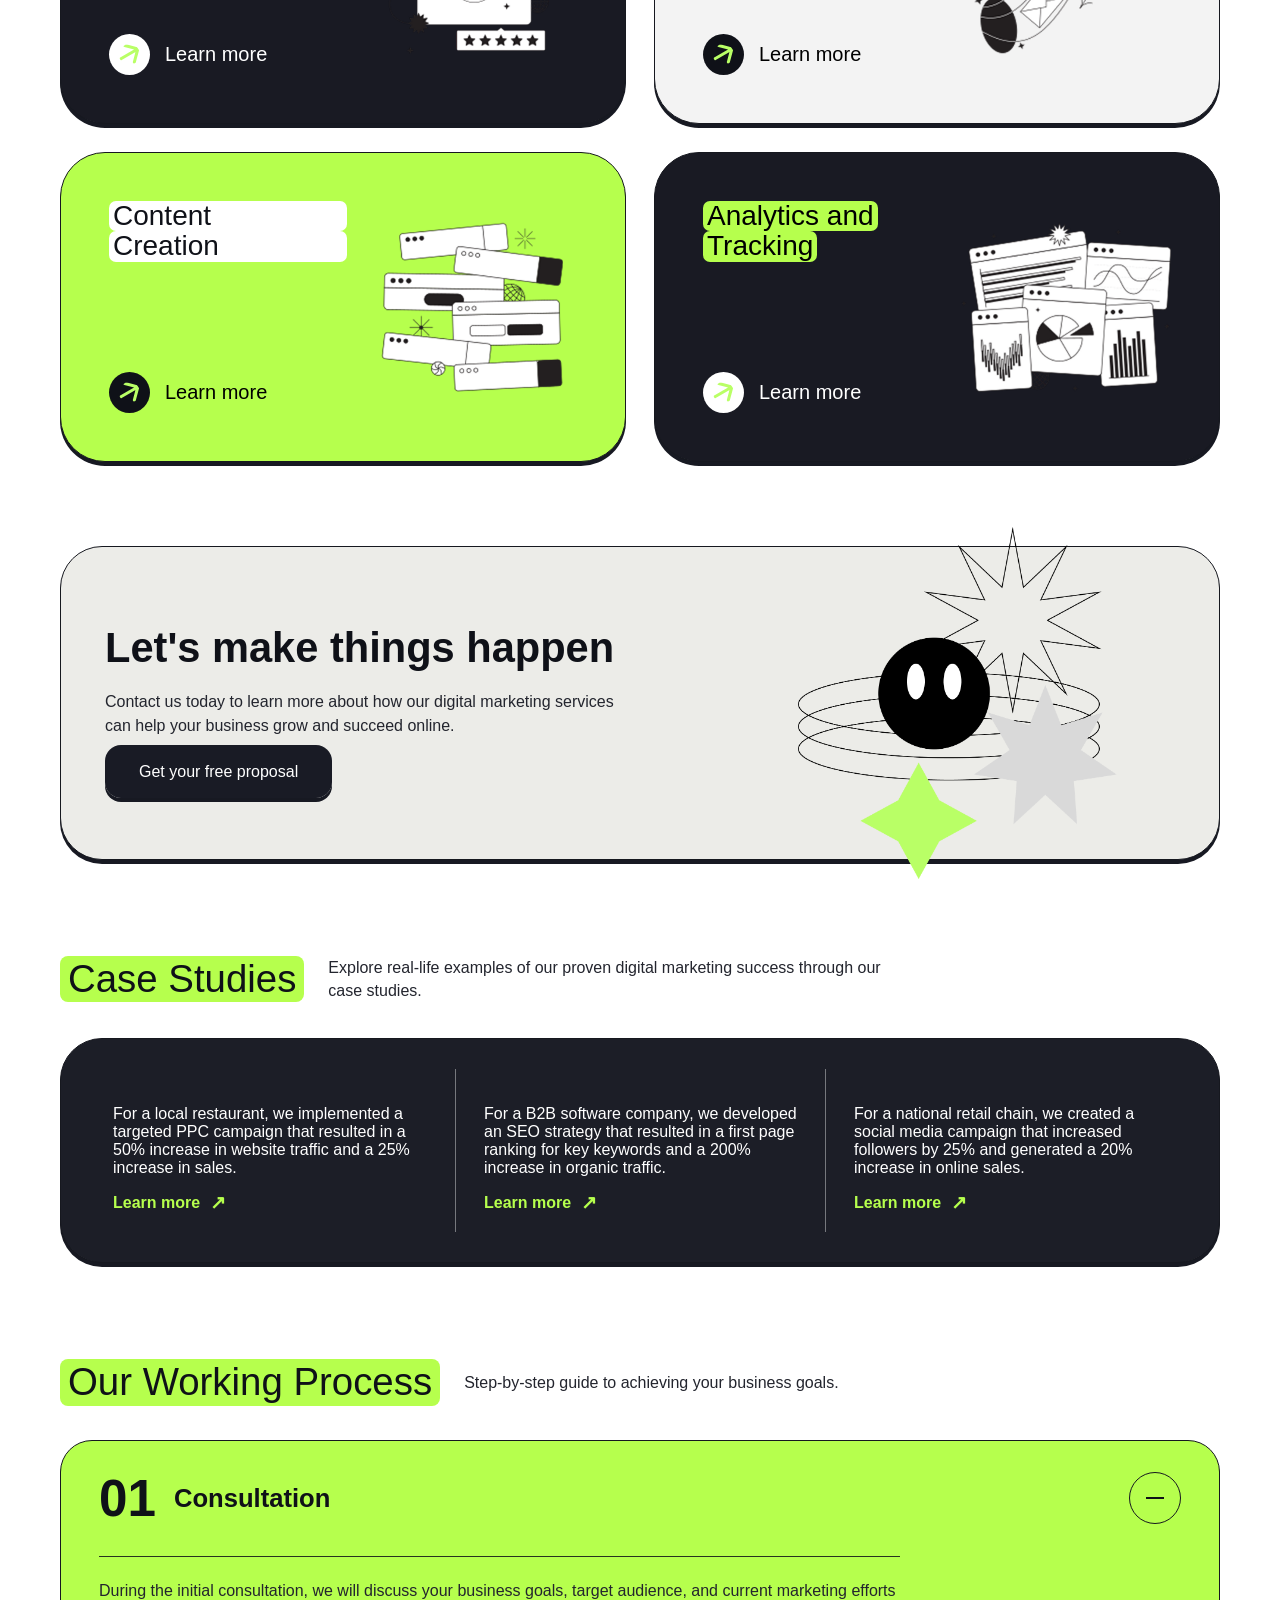
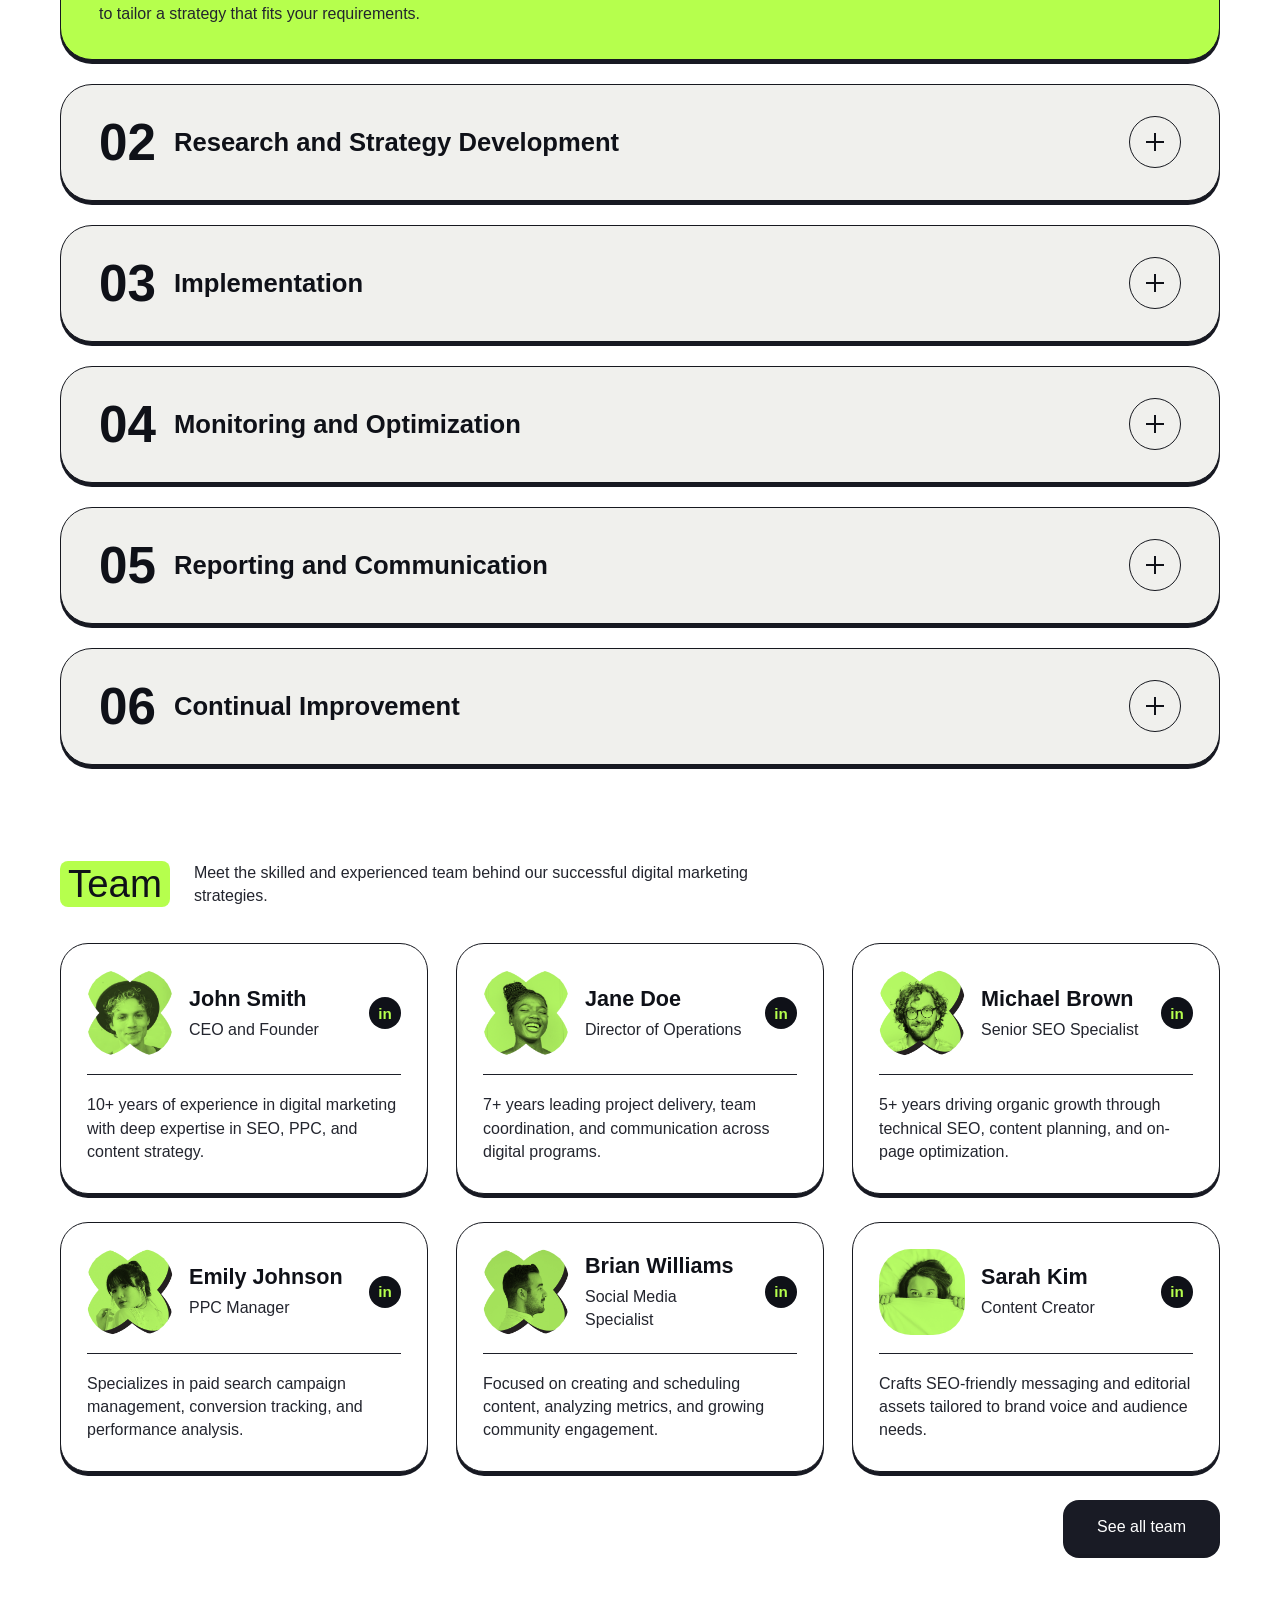
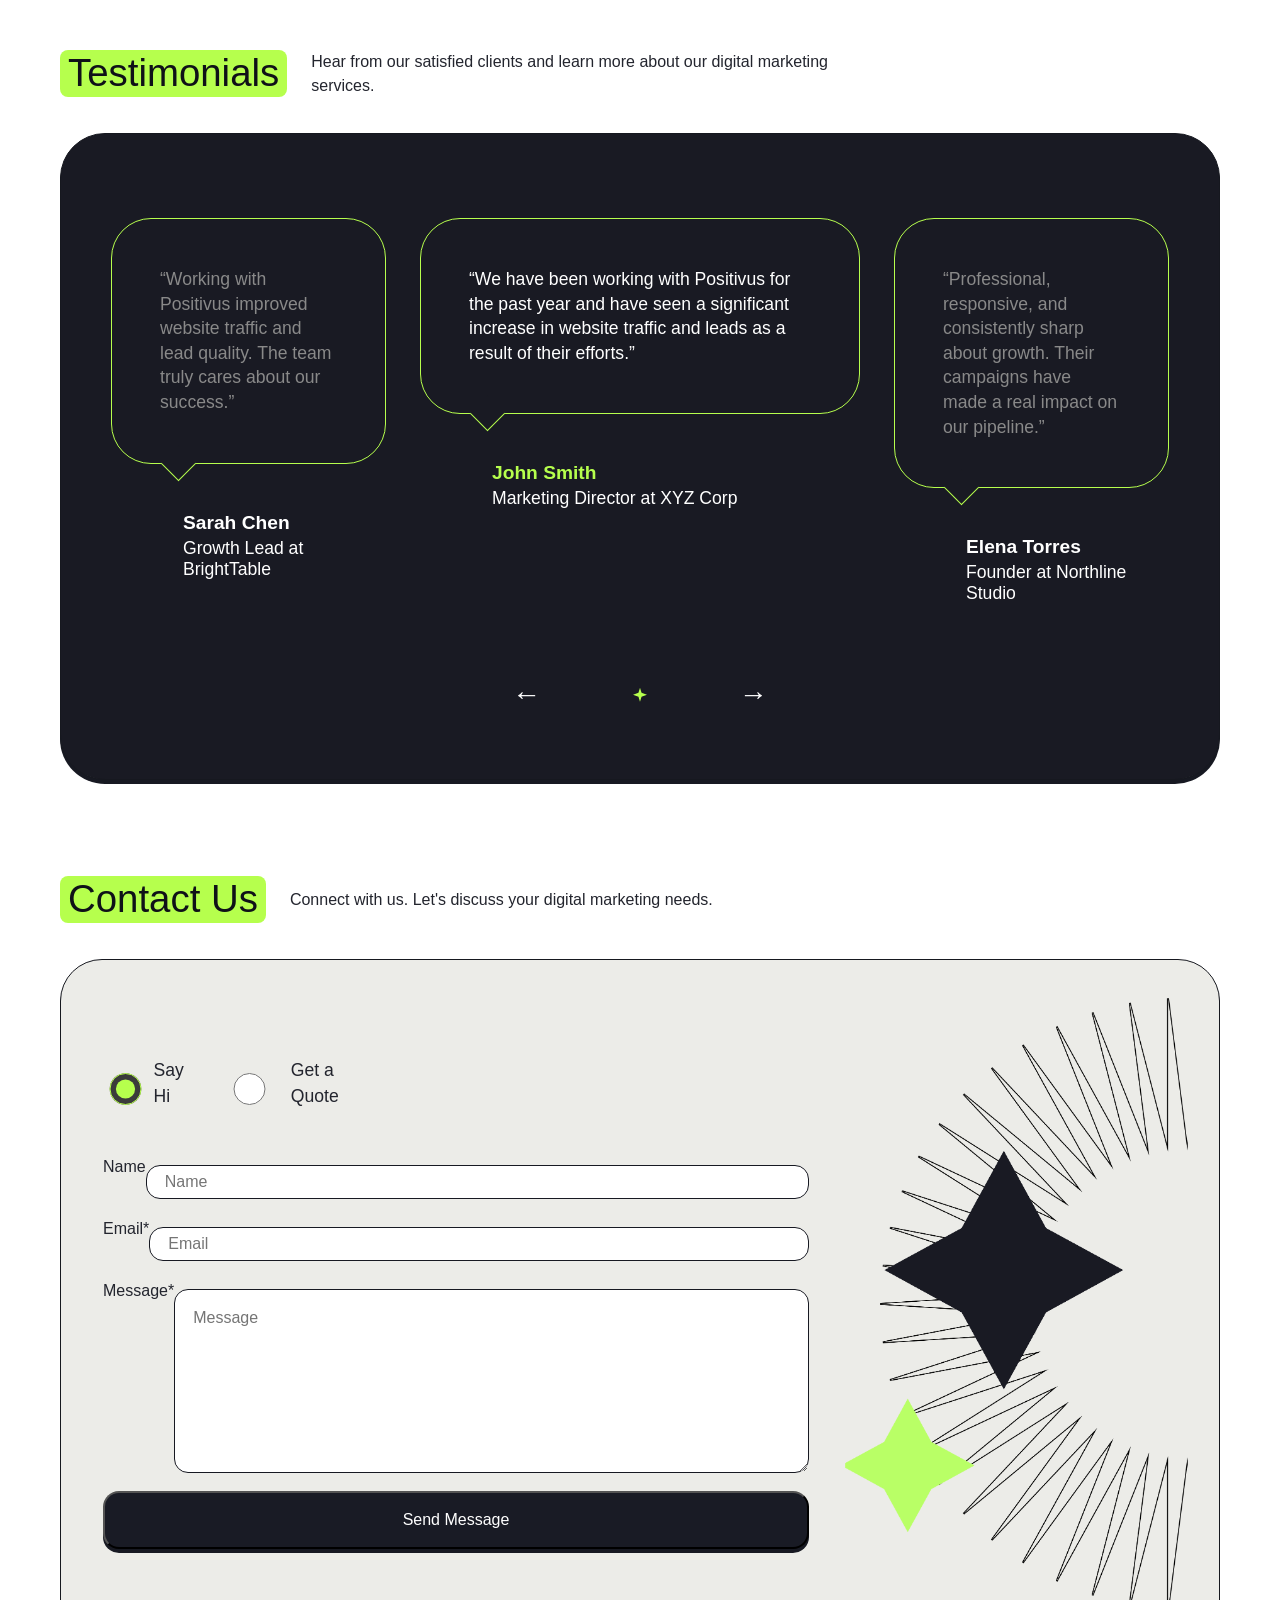
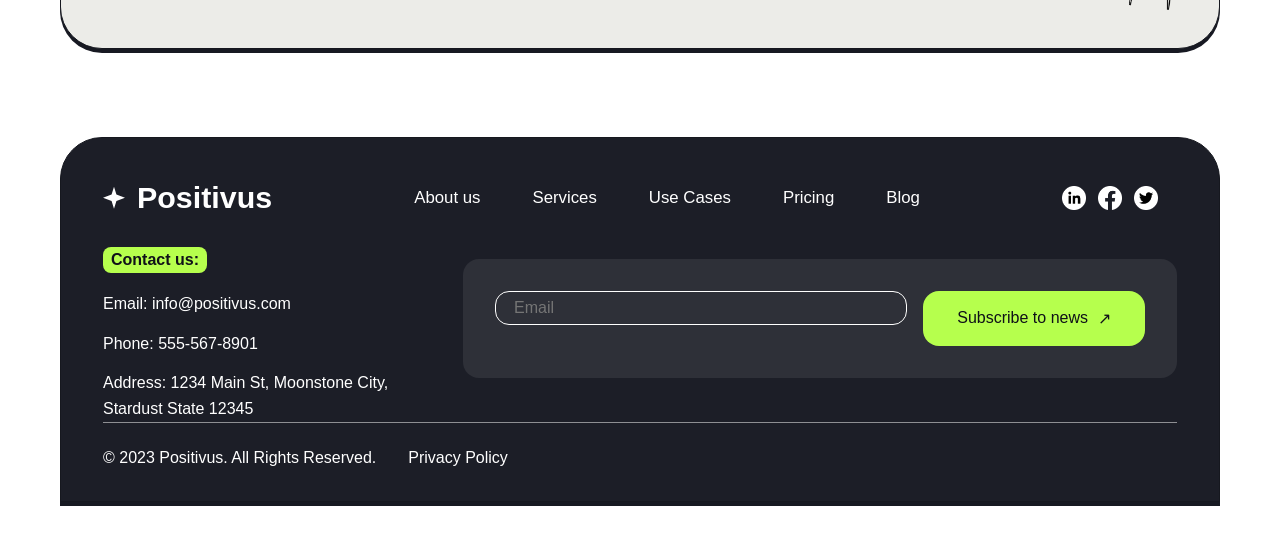
==== commit 8d1339a5: "edit services.html conflict" ====
--- a/index.html
+++ b/index.html
@@ -1,491 +1,572 @@
 <!doctype html>
 <html lang="en">
-
-<head>
-  <meta charset="UTF-8" />
-  <meta name="viewport" content="width=device-width, initial-scale=1.0" />
-  <title>Positivus Landing Page</title>
-  <link rel="stylesheet" href="./style.css" />
-</head>
-
-<body>
-  <div class="page-shell">
-    <header class="site-header">
-      <div class="header-top">
-        <a class="brand" href="index.html">
-          <span class="brand-star"><img src="images/Vector.png" /></span>
-          <span>Positivus</span>
-        </a>
-        <button class="menu-toggle" type="button" aria-expanded="false" aria-controls="site-nav">
-          <span></span>
-          <span></span>
-          <span></span>
-        </button>
-      </div>
-      <div class="header-menu" id="site-nav">
-        <nav class="site-nav">
-          <a href="about-us.html">About us</a>
-          <a href="services.html">Services</a>
-          <a href="use-cases.html">Use Cases</a>
-          <a href="pricing.html">Pricing</a>
-          <a href="blog.html">Blog</a>
-        </nav>
-        <a class="outline-button" href="#contact">Request a quote</a>
-      </div>
-    </header>
-
-    <main id="about">
-      <section class="hero">
-        <div class="hero-copy">
-          <h1>Navigating the digital landscape for success</h1>
-          <p>
-            Our digital marketing agency helps businesses grow and succeed
-            online through SEO, PPC, social media marketing, and content
-            creation.
-          </p>
-          <a class="primary-button" href="#contact">Book a consultation</a>
-        </div>
-        <div class="hero-art" aria-hidden="true">
-          <img src="./images/Illustration.png" alt="Marketing illustration" />
-        </div>
-      </section>
-
-      <section class="logo-strip" aria-label="Client logos">
-        <img class="logo-amazon" src="./images/amazon.png" alt="Amazon" />
-        <img class="logo-dribbble" src="./images/dribble.png" alt="Dribbble" />
-        <img class="logo-hubspot" src="./images/hubspot.png" alt="HubSpot" />
-        <img class="logo-notion" src="./images/notion.png" alt="Notion" />
-        <img class="logo-netflix" src="./images/netflix.png" alt="Netflix" />
-        <img class="logo-zoom" src="./images/zoom.png" alt="Zoom" />
-      </section>
-
-      <section id="services" class="section-heading">
-        <div class="tag">Services</div>
-        <p>
-          At our digital marketing agency, we offer a range of services to
-          help businesses grow and succeed online.
-        </p>
-      </section>
-
-      <section class="services-grid">
-        <article class="service-card light">
-          <div>
-            <h3><span>Search engine</span><span>optimization</span></h3>
-          </div>
-          <img class="service-asset" src="./images/search-engine-optimization.png" alt="Search engine optimization" />
-          <a href="#">
-            <img src="./images/Icon.svg" alt="" class="link-icon" />
-            Learn more
+  <head>
+    <meta charset="UTF-8" />
+    <meta name="viewport" content="width=device-width, initial-scale=1.0" />
+    <title>Positivus Landing Page</title>
+    <link rel="stylesheet" href="./style.css" />
+  </head>
+
+  <body>
+    <div class="page-shell">
+      <header class="site-header">
+        <div class="header-top">
+          <a class="brand" href="index.html">
+            <span class="brand-star"><img src="images/Vector.png" /></span>
+            <span>Positivus</span>
           </a>
-        </article>
-        <article class="service-card accent">
-          <div>
-            <h3><span>Pay-per-click</span><span>advertising</span></h3>
-          </div>
-          <img class="service-asset" src="./images/pay-per-click advertising.png" alt="Pay per click advertising" />
-          <a href="#">
-            <img src="./images/Icon.svg" alt="" class="link-icon" />
-            Learn more
-          </a>
-        </article>
-        <article class="service-card dark">
-          <div>
-            <h3><span>Social Media</span><span>Marketing</span></h3>
-          </div>
-          <img class="service-asset" src="./images/social-media-marketing.png" alt="Social media marketing" />
-          <a href="#">
-            <img src="./images/Icon.svg" alt="" class="link-icon" />
-            Learn more
-          </a>
-        </article>
-        <article class="service-card light">
-          <div>
-            <h3><span>Email</span><span>Marketing</span></h3>
-          </div>
-          <img class="service-asset" src="./images/email-marketing.png" alt="Email marketing" />
-          <a href="#">
-            <img src="./images/Icon.svg" alt="" class="link-icon" />
-            Learn more
-          </a>
-        </article>
-        <article class="service-card accent">
-          <div>
-            <h3><span>Content</span><span>Creation</span></h3>
-          </div>
-          <img class="service-asset" src="./images/content-creation.png" alt="Content creation" />
-          <a href="#">
-            <img src="./images/Icon.svg" alt="" class="link-icon" />
-            Learn more
-          </a>
-        </article>
-        <article class="service-card dark">
-          <div>
-            <h3><span class="Analytics_bg_color_change">Analytics and</span><span
-                class="Analytics_bg_color_change">Tracking</span></h3>
-          </div>
-          <img class="service-asset" src="./images/analytics-and-tracking.png" alt="Analytics and tracking" />
-          <a href="#">
-            <img src="./images/Icon.svg" alt="" class="link-icon" />
-            Learn more
-          </a>
-        </article>
-      </section>
-
-      <section class="promo-band">
-        <div>
-          <h2>Let's make things happen</h2>
-          <p>
-            Contact us today to learn more about how our digital marketing
-            services can help your business grow and succeed online.
-          </p>
-          <a class="primary-button" href="#contact">Get your free proposal</a>
-        </div>
-        <div class="promo-art" aria-hidden="true">
-          <img src="./images/we-believe.png" alt="Decorative illustration" />
-        </div>
-      </section>
-
-      <section id="cases" class="section-heading">
-        <div class="tag">Case Studies</div>
-        <p>
-          Explore real-life examples of our proven digital marketing success
-          through our case studies.
-        </p>
-      </section>
-
-      <section class="case-strip">
-        <article>
-          <p>
-            For a local restaurant, we implemented a targeted PPC campaign
-            that resulted in a 50% increase in website traffic and a 25%
-            increase in sales.
-          </p>
-          <a href="#">Learn more</a>
-        </article>
-        <article>
-          <p>
-            For a B2B software company, we developed an SEO strategy that
-            resulted in a first page ranking for key keywords and a 200%
-            increase in organic traffic.
-          </p>
-          <a href="#">Learn more</a>
-        </article>
-        <article>
-          <p>
-            For a national retail chain, we created a social media campaign
-            that increased followers by 25% and generated a 20% increase in
-            online sales.
-          </p>
-          <a href="#">Learn more</a>
-        </article>
-      </section>
-
-      <section class="section-heading process-heading">
-        <div class="tag">Our Working Process</div>
-        <p>Step-by-step guide to achieving your business goals.</p>
-      </section>
-
-      <section class="accordion-list">
-        <details open class="process-card active">
-          <summary>
-            <span class="step-index">01</span>
-            <span class="step-title">Consultation</span>
-            <span class="toggle-icon"></span>
-          </summary>
-          <p>
-            During the initial consultation, we will discuss your business
-            goals, target audience, and current marketing efforts to tailor a
-            strategy that fits your requirements.
-          </p>
-        </details>
-        <details class="process-card">
-          <summary>
-            <span class="step-index">02</span>
-            <span class="step-title">Research and Strategy Development</span>
-            <span class="toggle-icon"></span>
-          </summary>
-          <p>
-            We audit your brand, market, and competition to define a
-            measurable roadmap with the right channels and messaging.
-          </p>
-        </details>
-        <details class="process-card">
-          <summary>
-            <span class="step-index">03</span>
-            <span class="step-title">Implementation</span>
-            <span class="toggle-icon"></span>
-          </summary>
-          <p>
-            Campaign assets, landing pages, and channel operations are
-            launched with a clear production workflow and reporting cadence.
-          </p>
-        </details>
-        <details class="process-card">
-          <summary>
-            <span class="step-index">04</span>
-            <span class="step-title">Monitoring and Optimization</span>
-            <span class="toggle-icon"></span>
-          </summary>
-          <p>
-            Performance is monitored continuously so we can refine creative,
-            budgets, and targeting based on actual results.
-          </p>
-        </details>
-        <details class="process-card">
-          <summary>
-            <span class="step-index">05</span>
-            <span class="step-title">Reporting and Communication</span>
-            <span class="toggle-icon"></span>
-          </summary>
-          <p>
-            You receive simple, actionable reporting with regular check-ins
-            and recommendations for the next iteration.
-          </p>
-        </details>
-        <details class="process-card">
-          <summary>
-            <span class="step-index">06</span>
-            <span class="step-title">Continual Improvement</span>
-            <span class="toggle-icon"></span>
-          </summary>
-          <p>
-            Our team turns each campaign cycle into a learning loop that keeps
-            compounding growth over time.
-          </p>
-        </details>
-      </section>
-
-      <section class="section-heading team-heading">
-        <div class="tag">Team</div>
-        <p>
-          <span>Meet the skilled and experienced team behind our</span>
-          <span>successful digital marketing strategies.</span>
-        </p>
-      </section>
-
-      <section class="team-grid">
-        <article class="team-card">
-          <div class="team-top">
-            <img class="avatar-image" src="./images/john-smith.png" alt="John Smith" />
-            <div>
-              <h3>John Smith</h3>
-              <p>CEO and Founder</p>
-            </div>
-            <span class="social-pill">in</span>
-          </div>
-          <p>
-            10+ years of experience in digital marketing with deep expertise
-            in SEO, PPC, and content strategy.
-          </p>
-        </article>
-        <article class="team-card">
-          <div class="team-top">
-            <img class="avatar-image" src="./images/jane doe.png" alt="Jane Doe" />
-            <div>
-              <h3>Jane Doe</h3>
-              <p>Director of Operations</p>
-            </div>
-            <span class="social-pill">in</span>
-          </div>
-          <p>
-            7+ years leading project delivery, team coordination, and
-            communication across digital programs.
-          </p>
-        </article>
-        <article class="team-card">
-          <div class="team-top">
-            <img class="avatar-image" src="./images/michael brown.png" alt="Michael Brown" />
-            <div>
-              <h3>Michael Brown</h3>
-              <p>Senior SEO Specialist</p>
-            </div>
-            <span class="social-pill">in</span>
-          </div>
-          <p>
-            5+ years driving organic growth through technical SEO, content
-            planning, and on-page optimization.
-          </p>
-        </article>
-        <article class="team-card">
-          <div class="team-top">
-            <img class="avatar-image" src="./images/emily johnson.png" alt="Emily Johnson" />
-            <div>
-              <h3>Emily Johnson</h3>
-              <p>PPC Manager</p>
-            </div>
-            <span class="social-pill">in</span>
-          </div>
-          <p>
-            Specializes in paid search campaign management, conversion
-            tracking, and performance analysis.
-          </p>
-        </article>
-        <article class="team-card">
-          <div class="team-top">
-            <img class="avatar-image" src="./images/brian williams.png" alt="Brian Williams" />
-            <div>
-              <h3>Brian Williams</h3>
-              <p>Social Media Specialist</p>
-            </div>
-            <span class="social-pill">in</span>
-          </div>
-          <p>
-            Focused on creating and scheduling content, analyzing metrics, and
-            growing community engagement.
-          </p>
-        </article>
-        <article class="team-card">
-          <div class="team-top">
-            <img class="avatar-image" src="./images/sarah kim.png" alt="Sarah Kim" />
-            <div>
-              <h3>Sarah Kim</h3>
-              <p>Content Creator</p>
-            </div>
-            <span class="social-pill">in</span>
-          </div>
-          <p>
-            Crafts SEO-friendly messaging and editorial assets tailored to
-            brand voice and audience needs.
-          </p>
-        </article>
-      </section>
-
-      <div class="team-cta">
-        <a class="primary-button" href="#">See all team</a>
-      </div>
-
-      <section class="section-heading testimonials-heading">
-        <div class="tag">Testimonials</div>
-        <p>
-          Hear from our satisfied clients and learn more about our digital
-          marketing services.
-        </p>
-      </section>
-
-      <section class="testimonial-panel" id="blog">
-        <article class="testimonial-card">
-          <div class="testimonial-bubble">
-            <p>
-              &ldquo;Working with Positivus improved website traffic and lead
-              quality. The team truly cares about our success.&rdquo;
-            </p>
-          </div>
-          <div class="testimonial-meta">
-            <strong>Sarah Chen</strong>
-            <span>Growth Lead at BrightTable</span>
-          </div>
-        </article>
-        <article class="testimonial-card">
-          <div class="testimonial-bubble">
-            <p>
-              &ldquo;We have been working with Positivus for the past year and
-              have seen a significant increase in website traffic and leads as
-              a result of their efforts.&rdquo;
-            </p>
-          </div>
-          <div class="testimonial-meta">
-            <strong>John Smith</strong>
-            <span>Marketing Director at XYZ Corp</span>
-          </div>
-        </article>
-        <article class="testimonial-card">
-          <div class="testimonial-bubble">
-            <p>
-              &ldquo;Professional, responsive, and consistently sharp about
-              growth. Their campaigns have made a real impact on our
-              pipeline.&rdquo;
-            </p>
-          </div>
-          <div class="testimonial-meta">
-            <strong>Elena Torres</strong>
-            <span>Founder at Northline Studio</span>
-          </div>
-        </article>
-        <div class="testimonial-controls">
-          <button class="testimonial-arrow" type="button" aria-label="Previous testimonial" data-direction="prev">
-            <span aria-hidden="true">&#8592;</span>
-          </button>
-          <div class="dots">
-            <button class="dot active" type="button" aria-label="Show testimonial 1" data-index="0"></button>
-            <button class="dot" type="button" aria-label="Show testimonial 2" data-index="1"></button>
-            <button class="dot" type="button" aria-label="Show testimonial 3" data-index="2"></button>
-          </div>
-          <button class="testimonial-arrow" type="button" aria-label="Next testimonial" data-direction="next">
-            <span aria-hidden="true">&#8594;</span>
+          <button
+            class="menu-toggle"
+            type="button"
+            aria-expanded="false"
+            aria-controls="site-nav"
+          >
+            <span></span>
+            <span></span>
+            <span></span>
           </button>
         </div>
-      </section>
-
-      <section id="contact" class="section-heading">
-        <div class="tag">Contact Us</div>
-        <p>Connect with us. Let's discuss your digital marketing needs.</p>
-      </section>
-
-      <section class="contact-panel">
-        <form class="contact-form">
-          <div class="radio-row">
-            <label class="radio-row_1st_child"><input type="radio" name="topic" checked /><span
-                class="radio-row-label-span"> Say Hi</span></label>
-            <label class="radio-row_1st_child"><input type="radio" name="topic" /><span class="radio-row-label-span">
-                Get a Quote</span></label>
-          </div>
-          <label>Name<input type="text" placeholder="Name" /></label>
-          <label>Email*<input type="email" placeholder="Email" /></label>
-          <label>Message*<textarea placeholder="Message"></textarea></label>
-          <button class="primary-button full-width" type="submit">
-            Send Message
-          </button>
-        </form>
-        <div class="contact-art" aria-hidden="true">
-          <img src="./images/contact illustration.png" alt="Contact illustration" />
+        <div class="header-menu" id="site-nav">
+          <nav class="site-nav">
+            <a href="about-us.html">About us</a>
+            <a href="services.html">Services</a>
+            <a href="use-cases.html">Use Cases</a>
+            <a href="pricing.html">Pricing</a>
+            <a href="blog.html">Blog</a>
+          </nav>
+          <a class="outline-button" href="#contact">Request a quote</a>
         </div>
-      </section>
-    </main>
-
-    <footer class="site-footer" id="pricing">
-      <div class="footer-top">
-        <a class="brand footer-brand" href="index.html">
-          <span class="brand-star"></span>
-          <span>Positivus</span>
-        </a>
-        <nav class="footer-nav">
-          <a href="about-us.html">About us</a>
-          <a href="services.html">Services</a>
-          <a href="use-cases.html">Use Cases</a>
-          <a href="pricing.html">Pricing</a>
-          <a href="blog.html">Blog</a>
-        </nav>
-
-        <div class="footer_social_icon_container">
-          <img src="images/Social icon (1).png">
-          <img src="images/Social icon.png">
-          <img src="images/Social icon (2).png">
+      </header>
+
+      <main id="about">
+        <section class="hero">
+          <div class="hero-copy">
+            <h1>Navigating the digital landscape for success</h1>
+            <p>
+              Our digital marketing agency helps businesses grow and succeed
+              online through SEO, PPC, social media marketing, and content
+              creation.
+            </p>
+            <a class="primary-button" href="#contact">Book a consultation</a>
+          </div>
+          <div class="hero-art" aria-hidden="true">
+            <img src="./images/Illustration.png" alt="Marketing illustration" />
+          </div>
+        </section>
+
+        <section class="logo-strip" aria-label="Client logos">
+          <img class="logo-amazon" src="./images/amazon.png" alt="Amazon" />
+          <img
+            class="logo-dribbble"
+            src="./images/dribble.png"
+            alt="Dribbble"
+          />
+          <img class="logo-hubspot" src="./images/hubspot.png" alt="HubSpot" />
+          <img class="logo-notion" src="./images/notion.png" alt="Notion" />
+          <img class="logo-netflix" src="./images/netflix.png" alt="Netflix" />
+          <img class="logo-zoom" src="./images/zoom.png" alt="Zoom" />
+        </section>
+
+        <section id="services" class="section-heading">
+          <div class="tag">Services</div>
+          <p>
+            At our digital marketing agency, we offer a range of services to
+            help businesses grow and succeed online.
+          </p>
+        </section>
+
+        <section class="services-grid">
+          <article class="service-card light">
+            <div>
+              <h3><span>Search engine</span><span>optimization</span></h3>
+            </div>
+            <img
+              class="service-asset"
+              src="./images/search-engine-optimization.png"
+              alt="Search engine optimization"
+            />
+            <a href="#">
+              <img src="./images/Icon.svg" alt="" class="link-icon" />
+              Learn more
+            </a>
+          </article>
+          <article class="service-card accent">
+            <div>
+              <h3><span>Pay-per-click</span><span>advertising</span></h3>
+            </div>
+            <img
+              class="service-asset"
+              src="./images/pay-per-click advertising.png"
+              alt="Pay per click advertising"
+            />
+            <a href="#">
+              <img src="./images/Icon.svg" alt="" class="link-icon" />
+              Learn more
+            </a>
+          </article>
+          <article class="service-card dark">
+            <div>
+              <h3><span>Social Media</span><span>Marketing</span></h3>
+            </div>
+            <img
+              class="service-asset"
+              src="./images/social-media-marketing.png"
+              alt="Social media marketing"
+            />
+            <a href="#">
+              <img src="./images/Icon.svg" alt="" class="link-icon" />
+              Learn more
+            </a>
+          </article>
+          <article class="service-card light">
+            <div>
+              <h3><span>Email</span><span>Marketing</span></h3>
+            </div>
+            <img
+              class="service-asset"
+              src="./images/email-marketing.png"
+              alt="Email marketing"
+            />
+            <a href="#">
+              <img src="./images/Icon.svg" alt="" class="link-icon" />
+              Learn more
+            </a>
+          </article>
+          <article class="service-card accent">
+            <div>
+              <h3><span>Content</span><span>Creation</span></h3>
+            </div>
+            <img
+              class="service-asset"
+              src="./images/content-creation.png"
+              alt="Content creation"
+            />
+            <a href="#">
+              <img src="./images/Icon.svg" alt="" class="link-icon" />
+              Learn more
+            </a>
+          </article>
+          <article class="service-card dark">
+            <div>
+              <h3>
+                <span class="Analytics_bg_color_change">Analytics and</span
+                ><span class="Analytics_bg_color_change">Tracking</span>
+              </h3>
+            </div>
+            <img
+              class="service-asset"
+              src="./images/analytics-and-tracking.png"
+              alt="Analytics and tracking"
+            />
+            <a href="#">
+              <img src="./images/Icon.svg" alt="" class="link-icon" />
+              Learn more
+            </a>
+          </article>
+        </section>
+
+        <section class="promo-band">
+          <div>
+            <h2>Let's make things happen</h2>
+            <p>
+              Contact us today to learn more about how our digital marketing
+              services can help your business grow and succeed online.
+            </p>
+            <a class="primary-button" href="#contact">Get your free proposal</a>
+          </div>
+          <div class="promo-art" aria-hidden="true">
+            <img src="./images/we-believe.png" alt="Decorative illustration" />
+          </div>
+        </section>
+
+        <section id="cases" class="section-heading">
+          <div class="tag">Case Studies</div>
+          <p>
+            Explore real-life examples of our proven digital marketing success
+            through our case studies.
+          </p>
+        </section>
+
+        <section class="case-strip">
+          <article>
+            <p>
+              For a local restaurant, we implemented a targeted PPC campaign
+              that resulted in a 50% increase in website traffic and a 25%
+              increase in sales.
+            </p>
+            <a href="#">Learn more</a>
+          </article>
+          <article>
+            <p>
+              For a B2B software company, we developed an SEO strategy that
+              resulted in a first page ranking for key keywords and a 200%
+              increase in organic traffic.
+            </p>
+            <a href="#">Learn more</a>
+          </article>
+          <article>
+            <p>
+              For a national retail chain, we created a social media campaign
+              that increased followers by 25% and generated a 20% increase in
+              online sales.
+            </p>
+            <a href="#">Learn more</a>
+          </article>
+        </section>
+
+        <section class="section-heading process-heading">
+          <div class="tag">Our Working Process</div>
+          <p>Step-by-step guide to achieving your business goals.</p>
+        </section>
+
+        <section class="accordion-list">
+          <details open class="process-card active">
+            <summary>
+              <span class="step-index">01</span>
+              <span class="step-title">Consultation</span>
+              <span class="toggle-icon"></span>
+            </summary>
+            <p>
+              During the initial consultation, we will discuss your business
+              goals, target audience, and current marketing efforts to tailor a
+              strategy that fits your requirements.
+            </p>
+          </details>
+          <details class="process-card">
+            <summary>
+              <span class="step-index">02</span>
+              <span class="step-title">Research and Strategy Development</span>
+              <span class="toggle-icon"></span>
+            </summary>
+            <p>
+              We audit your brand, market, and competition to define a
+              measurable roadmap with the right channels and messaging.
+            </p>
+          </details>
+          <details class="process-card">
+            <summary>
+              <span class="step-index">03</span>
+              <span class="step-title">Implementation</span>
+              <span class="toggle-icon"></span>
+            </summary>
+            <p>
+              Campaign assets, landing pages, and channel operations are
+              launched with a clear production workflow and reporting cadence.
+            </p>
+          </details>
+          <details class="process-card">
+            <summary>
+              <span class="step-index">04</span>
+              <span class="step-title">Monitoring and Optimization</span>
+              <span class="toggle-icon"></span>
+            </summary>
+            <p>
+              Performance is monitored continuously so we can refine creative,
+              budgets, and targeting based on actual results.
+            </p>
+          </details>
+          <details class="process-card">
+            <summary>
+              <span class="step-index">05</span>
+              <span class="step-title">Reporting and Communication</span>
+              <span class="toggle-icon"></span>
+            </summary>
+            <p>
+              You receive simple, actionable reporting with regular check-ins
+              and recommendations for the next iteration.
+            </p>
+          </details>
+          <details class="process-card">
+            <summary>
+              <span class="step-index">06</span>
+              <span class="step-title">Continual Improvement</span>
+              <span class="toggle-icon"></span>
+            </summary>
+            <p>
+              Our team turns each campaign cycle into a learning loop that keeps
+              compounding growth over time.
+            </p>
+          </details>
+        </section>
+
+        <section class="section-heading team-heading">
+          <div class="tag">Team</div>
+          <p>
+            <span>Meet the skilled and experienced team behind our</span>
+            <span>successful digital marketing strategies.</span>
+          </p>
+        </section>
+
+        <section class="team-grid">
+          <article class="team-card">
+            <div class="team-top">
+              <img
+                class="avatar-image"
+                src="./images/john-smith.png"
+                alt="John Smith"
+              />
+              <div>
+                <h3>John Smith</h3>
+                <p>CEO and Founder</p>
+              </div>
+              <span class="social-pill">in</span>
+            </div>
+            <p>
+              10+ years of experience in digital marketing with deep expertise
+              in SEO, PPC, and content strategy.
+            </p>
+          </article>
+          <article class="team-card">
+            <div class="team-top">
+              <img
+                class="avatar-image"
+                src="./images/jane doe.png"
+                alt="Jane Doe"
+              />
+              <div>
+                <h3>Jane Doe</h3>
+                <p>Director of Operations</p>
+              </div>
+              <span class="social-pill">in</span>
+            </div>
+            <p>
+              7+ years leading project delivery, team coordination, and
+              communication across digital programs.
+            </p>
+          </article>
+          <article class="team-card">
+            <div class="team-top">
+              <img
+                class="avatar-image"
+                src="./images/michael brown.png"
+                alt="Michael Brown"
+              />
+              <div>
+                <h3>Michael Brown</h3>
+                <p>Senior SEO Specialist</p>
+              </div>
+              <span class="social-pill">in</span>
+            </div>
+            <p>
+              5+ years driving organic growth through technical SEO, content
+              planning, and on-page optimization.
+            </p>
+          </article>
+          <article class="team-card">
+            <div class="team-top">
+              <img
+                class="avatar-image"
+                src="./images/emily johnson.png"
+                alt="Emily Johnson"
+              />
+              <div>
+                <h3>Emily Johnson</h3>
+                <p>PPC Manager</p>
+              </div>
+              <span class="social-pill">in</span>
+            </div>
+            <p>
+              Specializes in paid search campaign management, conversion
+              tracking, and performance analysis.
+            </p>
+          </article>
+          <article class="team-card">
+            <div class="team-top">
+              <img
+                class="avatar-image"
+                src="./images/brian williams.png"
+                alt="Brian Williams"
+              />
+              <div>
+                <h3>Brian Williams</h3>
+                <p>Social Media Specialist</p>
+              </div>
+              <span class="social-pill">in</span>
+            </div>
+            <p>
+              Focused on creating and scheduling content, analyzing metrics, and
+              growing community engagement.
+            </p>
+          </article>
+          <article class="team-card">
+            <div class="team-top">
+              <img
+                class="avatar-image"
+                src="./images/sarah kim.png"
+                alt="Sarah Kim"
+              />
+              <div>
+                <h3>Sarah Kim</h3>
+                <p>Content Creator</p>
+              </div>
+              <span class="social-pill">in</span>
+            </div>
+            <p>
+              Crafts SEO-friendly messaging and editorial assets tailored to
+              brand voice and audience needs.
+            </p>
+          </article>
+        </section>
+
+        <div class="team-cta">
+          <a class="primary-button" href="#">See all team</a>
         </div>
 
-
-      </div>
-      <div class="footer-main">
-        <div class="contact-block">
-          <div class="footer-tag">Contact us:</div>
-          <p>Email: info@positivus.com</p>
-          <p>Phone: 555-567-8901</p>
-          <p>Address: 1234 Main St, Moonstone City, Stardust State 12345</p>
+        <section class="section-heading testimonials-heading">
+          <div class="tag">Testimonials</div>
+          <p>
+            Hear from our satisfied clients and learn more about our digital
+            marketing services.
+          </p>
+        </section>
+
+        <section class="testimonial-panel" id="blog">
+          <article class="testimonial-card">
+            <div class="testimonial-bubble">
+              <p>
+                &ldquo;Working with Positivus improved website traffic and lead
+                quality. The team truly cares about our success.&rdquo;
+              </p>
+            </div>
+            <div class="testimonial-meta">
+              <strong>Sarah Chen</strong>
+              <span>Growth Lead at BrightTable</span>
+            </div>
+          </article>
+          <article class="testimonial-card">
+            <div class="testimonial-bubble">
+              <p>
+                &ldquo;We have been working with Positivus for the past year and
+                have seen a significant increase in website traffic and leads as
+                a result of their efforts.&rdquo;
+              </p>
+            </div>
+            <div class="testimonial-meta">
+              <strong>John Smith</strong>
+              <span>Marketing Director at XYZ Corp</span>
+            </div>
+          </article>
+          <article class="testimonial-card">
+            <div class="testimonial-bubble">
+              <p>
+                &ldquo;Professional, responsive, and consistently sharp about
+                growth. Their campaigns have made a real impact on our
+                pipeline.&rdquo;
+              </p>
+            </div>
+            <div class="testimonial-meta">
+              <strong>Elena Torres</strong>
+              <span>Founder at Northline Studio</span>
+            </div>
+          </article>
+          <div class="testimonial-controls">
+            <button
+              class="testimonial-arrow"
+              type="button"
+              aria-label="Previous testimonial"
+              data-direction="prev"
+            >
+              <span aria-hidden="true">&#8592;</span>
+            </button>
+            <div class="dots">
+              <button
+                class="dot active"
+                type="button"
+                aria-label="Show testimonial 1"
+                data-index="0"
+              ></button>
+              <button
+                class="dot"
+                type="button"
+                aria-label="Show testimonial 2"
+                data-index="1"
+              ></button>
+              <button
+                class="dot"
+                type="button"
+                aria-label="Show testimonial 3"
+                data-index="2"
+              ></button>
+            </div>
+            <button
+              class="testimonial-arrow"
+              type="button"
+              aria-label="Next testimonial"
+              data-direction="next"
+            >
+              <span aria-hidden="true">&#8594;</span>
+            </button>
+          </div>
+        </section>
+
+        <section id="contact" class="section-heading">
+          <div class="tag">Contact Us</div>
+          <p>Connect with us. Let's discuss your digital marketing needs.</p>
+        </section>
+
+        <section class="contact-panel">
+          <form class="contact-form">
+            <div class="radio-row">
+              <label><input type="radio" name="topic" checked /> Say Hi</label>
+              <label><input type="radio" name="topic" /> Get a Quote</label>
+            </div>
+            <label>Name<input type="text" placeholder="Name" /></label>
+            <label>Email*<input type="email" placeholder="Email" /></label>
+            <label>Message*<textarea placeholder="Message"></textarea></label>
+            <button class="primary-button full-width" type="submit">
+              Send Message
+            </button>
+          </form>
+          <div class="contact-art" aria-hidden="true">
+            <img
+              src="./images/contact illustration.png"
+              alt="Contact illustration"
+            />
+          </div>
+        </section>
+      </main>
+
+      <footer class="site-footer" id="pricing">
+        <div class="footer-top">
+          <a class="brand footer-brand" href="index.html">
+            <span class="brand-star"></span>
+            <span>Positivus</span>
+          </a>
+          <nav class="footer-nav">
+            <a href="about-us.html">About us</a>
+            <a href="services.html">Services</a>
+            <a href="use-cases.html">Use Cases</a>
+            <a href="pricing.html">Pricing</a>
+            <a href="blog.html">Blog</a>
+          </nav>
+
+          <div class="footer_social_icon_container">
+            <img src="images/Social icon (1).png" />
+            <img src="images/Social icon.png" />
+            <img src="images/Social icon (2).png" />
+          </div>
         </div>
-        <form class="newsletter">
-          <input type="email" placeholder="Email" />
-          <button type="submit">
-            <span>Subscribe to news</span>
-            <span class="newsletter-icon" aria-hidden="true">&#8599;</span>
-          </button>
-        </form>
-      </div>
-      <div class="footer-bottom">
-        <span>&copy; 2023 Positivus. All Rights Reserved.</span>
-        <a href="#">Privacy Policy</a>
-      </div>
-    </footer>
-  </div>
-  <script src="./script.js"></script>
-</body>
-
-</html>+        <div class="footer-main">
+          <div class="contact-block">
+            <div class="footer-tag">Contact us:</div>
+            <p>Email: info@positivus.com</p>
+            <p>Phone: 555-567-8901</p>
+            <p>Address: 1234 Main St, Moonstone City, Stardust State 12345</p>
+          </div>
+          <form class="newsletter">
+            <input type="email" placeholder="Email" />
+            <button type="submit">
+              <span>Subscribe to news</span>
+              <span class="newsletter-icon" aria-hidden="true">&#8599;</span>
+            </button>
+          </form>
+        </div>
+        <div class="footer-bottom">
+          <span>&copy; 2023 Positivus. All Rights Reserved.</span>
+          <a href="#">Privacy Policy</a>
+        </div>
+      </footer>
+    </div>
+    <script src="./script.js"></script>
+  </body>
+</html>
--- a/style.css
+++ b/style.css
@@ -91,14 +91,16 @@
 .brand-star {
   display: inline-block;
   background: var(--ink);
-  clip-path: polygon(50% 0%,
-      61% 35%,
-      100% 50%,
-      61% 65%,
-      50% 100%,
-      39% 65%,
-      0% 50%,
-      39% 35%);
+  clip-path: polygon(
+    50% 0%,
+    61% 35%,
+    100% 50%,
+    61% 65%,
+    50% 100%,
+    39% 65%,
+    0% 50%,
+    39% 35%
+  );
 }
 
 .brand-star {
@@ -149,7 +151,7 @@
   justify-content: center;
 }
 
-.footer-nav>div {
+.footer-nav > div {
   justify-content: flex-end;
 }
 
@@ -259,7 +261,8 @@
   grid-template-columns: repeat(6, 1fr);
   gap: 28px;
   align-items: center;
-  margin-bottom: 88px;
+  margin-bottom: 8rem;
+  margin-top: 8rem;
   justify-items: center;
 }
 
@@ -362,7 +365,7 @@
   color: #fff;
 }
 
-.service-card>div {
+.service-card > div {
   grid-area: title;
 }
 
@@ -489,7 +492,7 @@
   padding: 20px 28px;
 }
 
-.case-strip article+article {
+.case-strip article + article {
   border-left: 1px solid rgba(255, 255, 255, 0.4);
 }
 
@@ -765,14 +768,16 @@
   border: none;
   padding: 0;
   cursor: pointer;
-  clip-path: polygon(50% 0%,
-      61% 35%,
-      100% 50%,
-      61% 65%,
-      50% 100%,
-      39% 65%,
-      0% 50%,
-      39% 35%);
+  clip-path: polygon(
+    50% 0%,
+    61% 35%,
+    100% 50%,
+    61% 65%,
+    50% 100%,
+    39% 65%,
+    0% 50%,
+    39% 35%
+  );
   opacity: 1;
 }
 
@@ -834,7 +839,7 @@
 }
 
 .contact-form label {
-  display: block;
+  display: flex;
   margin-bottom: 18px;
 }
 
@@ -842,6 +847,7 @@
 .contact-form textarea,
 .newsletter input {
   width: 100%;
+  height: 2rem;
   margin-top: 10px;
   padding: 16px 18px;
   border-radius: 14px;
@@ -975,7 +981,6 @@
 }
 
 @media (max-width: 1080px) {
-
   .site-header,
   .hero,
   .promo-band,
@@ -1035,7 +1040,7 @@
     padding: 20px;
   }
 
-  .case-strip article+article {
+  .case-strip article + article {
     border-left: none;
     border-top: 1px solid rgba(255, 255, 255, 0.4);
   }
@@ -1172,7 +1177,8 @@
     grid-template-columns: repeat(2, minmax(0, 1fr));
     gap: 18px 12px;
     text-align: center;
-    margin-bottom: 56px;
+    margin-bottom: 8rem;
+    margin-top: 5rem;
   }
 
   .logo-strip img {
@@ -1264,7 +1270,7 @@
     position: relative;
   }
 
-  .service-card>div:first-child {
+  .service-card > div:first-child {
     width: 100%;
     display: block;
   }
@@ -1338,7 +1344,7 @@
     scroll-snap-align: start;
   }
 
-  .case-strip article+article {
+  .case-strip article + article {
     border-top: none;
     border-left: none;
   }
@@ -1771,14 +1777,14 @@
   display: flex;
   margin-top: 68px;
   border-top: 1px solid #000;
-  width: 73rem;
+  width: 60rem;
 }
 
 .impact-stats-container .stat-group {
   flex: 1;
 }
 
-.impact-stats-container .stat-group+.stat-group {
+.impact-stats-container .stat-group + .stat-group {
   padding-left: 40px;
   border-left: 1px solid #000;
   border-top-left-radius: 40px;
@@ -1953,7 +1959,7 @@
 }
 
 .quote-icon img {
-  width: 200px;
+  width: 20rem;
   height: auto;
 }
 
@@ -2044,7 +2050,6 @@
 
 /* Media Queries for About Us Page */
 @media (max-width: 1080px) {
-
   /* Hero Section Mobile */
   .about-hero {
     flex-direction: column;
@@ -2119,7 +2124,7 @@
     flex-direction: column;
     justify-content: center;
     align-items: center;
-    width: 17rem;
+    width: 12rem;
     height: 2rem;
   }
 
@@ -2204,14 +2209,16 @@
     width: 24px;
     height: 24px;
     background: var(--accent);
-    clip-path: polygon(50% 0%,
-        61% 35%,
-        100% 50%,
-        61% 65%,
-        50% 100%,
-        39% 65%,
-        0% 50%,
-        39% 35%);
+    clip-path: polygon(
+      50% 0%,
+      61% 35%,
+      100% 50%,
+      61% 65%,
+      50% 100%,
+      39% 65%,
+      0% 50%,
+      39% 35%
+    );
     z-index: 2;
   }
 
@@ -2364,7 +2371,7 @@
   padding: 24px 32px;
 }
 
-.stat-group+.stat-group {
+.stat-group + .stat-group {
   height: 3rem;
   border-left: 1.5px solid var(--ink);
   border-top-left-radius: 32px;
@@ -2411,8 +2418,8 @@
     border-top: none;
   }
 
-  .stat-group+.stat-group::before,
-  .stat-group+.stat-group::after {
+  .stat-group + .stat-group::before,
+  .stat-group + .stat-group::after {
     display: none;
   }
 
@@ -2606,14 +2613,16 @@
   width: 100px;
   height: 100px;
   background-color: #191a23;
-  clip-path: polygon(50% 0%,
-      61% 35%,
-      100% 50%,
-      61% 65%,
-      50% 100%,
-      39% 65%,
-      0% 50%,
-      39% 35%);
+  clip-path: polygon(
+    50% 0%,
+    61% 35%,
+    100% 50%,
+    61% 65%,
+    50% 100%,
+    39% 65%,
+    0% 50%,
+    39% 35%
+  );
   display: flex;
   align-items: center;
   justify-content: center;
@@ -2671,7 +2680,7 @@
   padding: 20px 40px;
 }
 
-.use-case-column+.use-case-column {
+.use-case-column + .use-case-column {
   border-left: 1px solid rgba(255, 255, 255, 0.4);
 }
 
@@ -2704,10 +2713,13 @@
 }
 
 .featured-text {
-  color: var(--accent);
+  color: #000;
   font-weight: 700;
-  font-size: 1.2rem;
+  font-size: 1.5rem;
   letter-spacing: 0.05em;
+  background: var(--accent);
+  width: 11rem;
+  border-radius: 0.5rem;
 }
 
 @media (max-width: 1080px) {
@@ -2827,7 +2839,7 @@
     padding: 0;
   }
 
-  .use-case-column+.use-case-column {
+  .use-case-column + .use-case-column {
     border-left: none;
     border-top: 1px solid rgba(255, 255, 255, 0.4);
     padding-top: 40px;
@@ -3023,16 +3035,25 @@
 }
 
 .cases-featured-copy .tag {
-  font-size: 1.9rem;
-  margin-bottom: 34px;
-}
-
-.cases-featured-copy h2 {
-  margin: 0 0 28px;
-  font-size: clamp(2.4rem, 4vw, 3.8rem);
-  line-height: 1.14;
+  font-size: 1.6rem;
+  margin-bottom: 14px;
+  padding: 6px 14px;
+  color: var(--ink);
+  font-weight: 400;
+  text-transform: none;
+}
+
+.featured-heading-text {
+  margin: 26px 0 28px;
+  font-size: 2rem;
+  line-height: 1.15;
   font-weight: 500;
-  max-width: 11ch;
+  max-width: 25rem;
+  display: block;
+}
+
+.featured-heading-img-mobile {
+  display: none;
 }
 
 .cases-featured-copy p {
@@ -3041,6 +3062,10 @@
   color: #f4f4f4;
   font-size: 1.15rem;
   line-height: 1.55;
+}
+
+.cases-featured-story .cases-link {
+  color: var(--accent);
 }
 
 .cases-link-mobile {
@@ -3136,7 +3161,6 @@
 
 .cases-link {
   margin-top: auto;
-  display: inline-flex;
   align-items: center;
   gap: 14px;
   font-size: 1.1rem;
@@ -3215,8 +3239,8 @@
 .cases-cta-art img:last-child {
   position: absolute;
   right: 4%;
-  top: -6px;
-  width: 230px;
+  top: -50px;
+  width: 2322rem;
 }
 
 .cases-footer {
@@ -3408,41 +3432,35 @@
     border-radius: 32px;
   }
 
-  .cases-featured-copy .tag,
+  .cases-featured-copy .tag {
+    font-size: 1.6rem;
+    padding: 6px 14px;
+    margin-bottom: 12px;
+    background: var(--accent);
+    color: var(--ink);
+    border-radius: 8px;
+    text-transform: none;
+    font-weight: 400;
+  }
+
   .cases-section-heading .tag {
     font-size: 1.8rem;
   }
 
-  .cases-featured-badge {
-    background: transparent;
-    color: var(--accent);
-    padding: 0 0 0 34px;
-    position: relative;
-    font-size: 1.1rem !important;
-    letter-spacing: 0.03em;
-    text-transform: uppercase;
-    margin-bottom: 28px;
-  }
-
   .cases-featured-badge::before {
-    content: "";
-    position: absolute;
-    left: 0;
-    top: 4px;
-    width: 16px;
-    height: 16px;
-    background: var(--accent);
-    clip-path: polygon(50% 0%,
-        61% 35%,
-        100% 50%,
-        61% 65%,
-        50% 100%,
-        39% 65%,
-        0% 50%,
-        39% 35%);
-  }
-
-  .cases-featured-copy h2,
+    display: none;
+  }
+
+  .featured-heading-text {
+    display: none;
+  }
+
+  .featured-heading-img-mobile {
+    display: block;
+    margin: 0 0 28px;
+    max-width: 100%;
+  }
+
   .cases-cta-copy h2 {
     font-size: 2.2rem;
     max-width: none;
@@ -3618,6 +3636,7 @@
   .cases-footer .footer-socials {
     order: 3;
     justify-content: center;
+    margin: 1rem;
   }
 
   .cases-footer .newsletter {
@@ -4483,12 +4502,13 @@
 }
 
 .check-list li::before {
-  content: "+";
+  content: ".";
   position: absolute;
   left: 0;
   color: var(--link);
   font-size: 2rem;
   line-height: 1;
+  top: -1 rem;
 }
 
 .separator-icon {
@@ -4828,7 +4848,6 @@
     position: relative;
   }
 
-
   .footer_social_icon_container {
     top: 26rem;
     margin-right: 0;
@@ -4843,17 +4862,3 @@
     margin-top: 1.25rem;
   }
 }
-
-.radio-row_1st_child {
-  display: flex !important;
-}
-
-.radio-row-label-span {
-  white-space: nowrap;
-}
-
-.contact-form input,
-.contact-form textarea,
-.newsletter input {
-  margin-top: 0;
-}
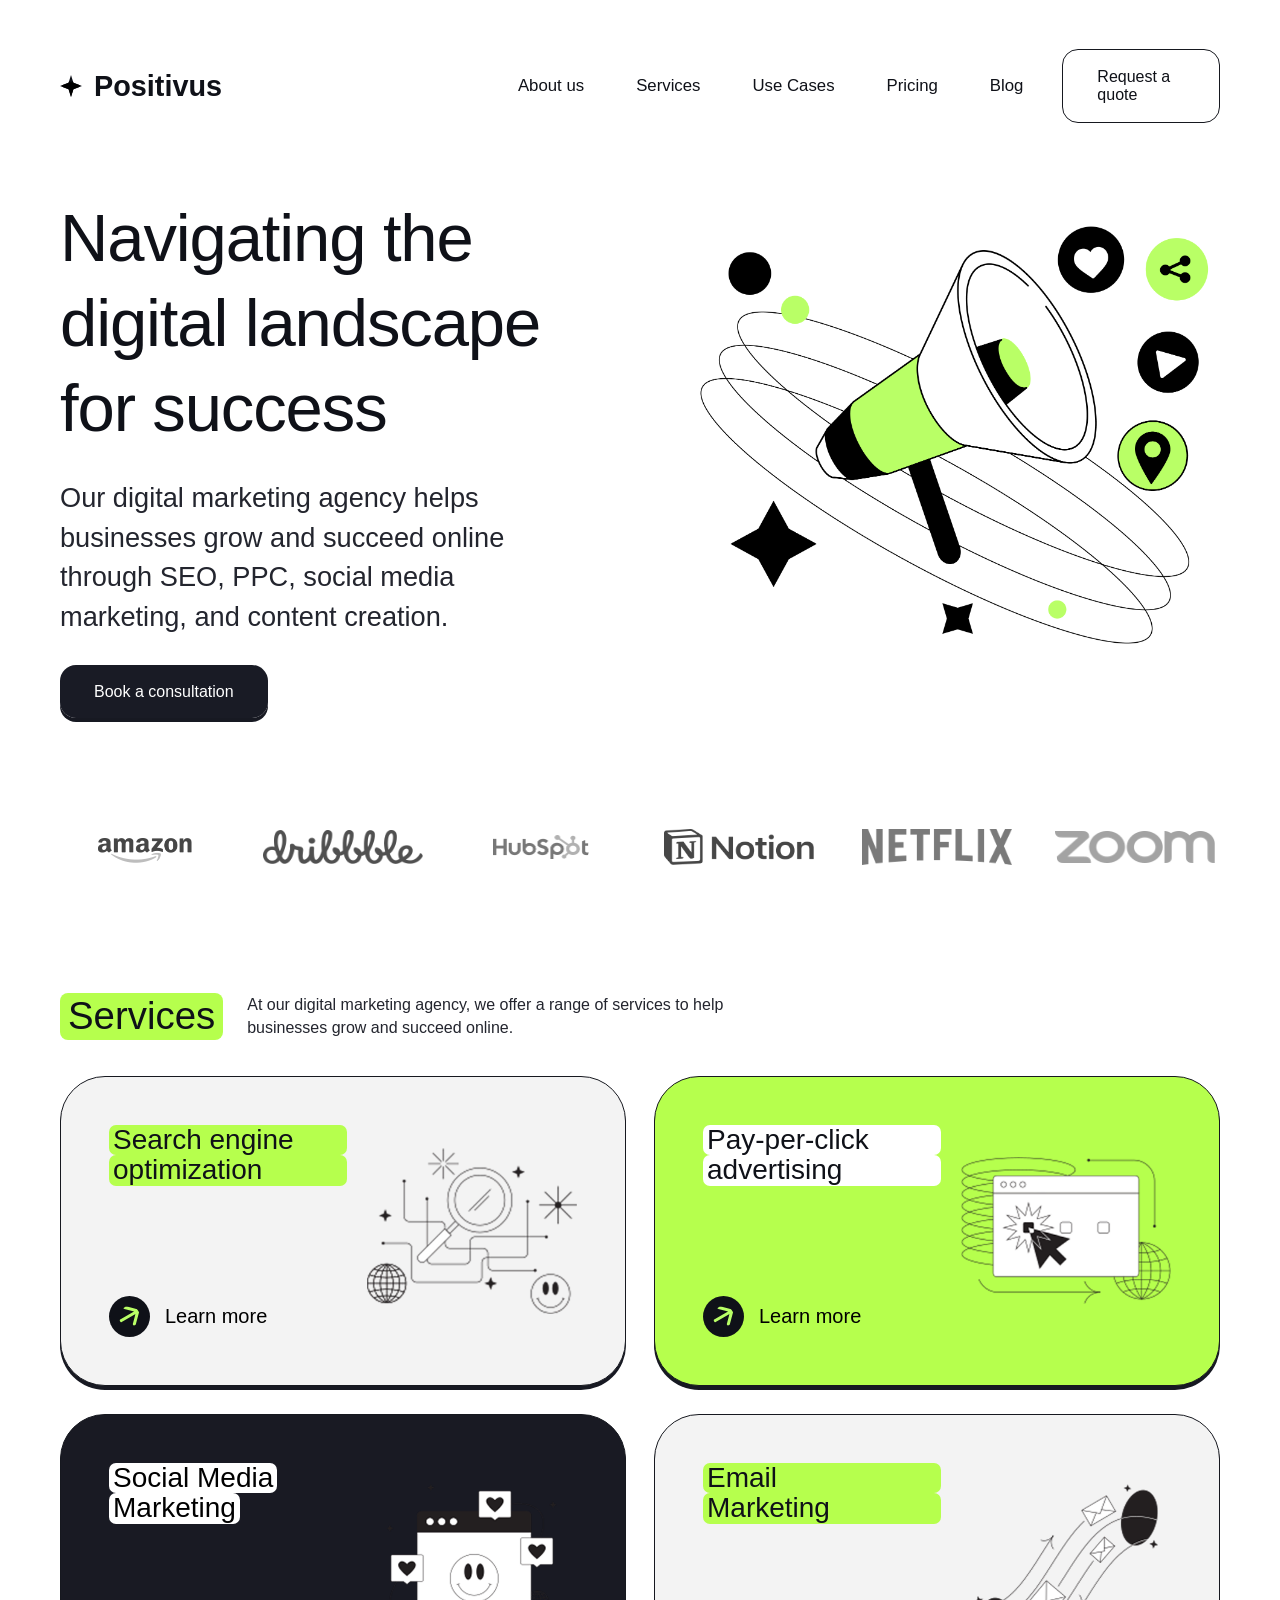
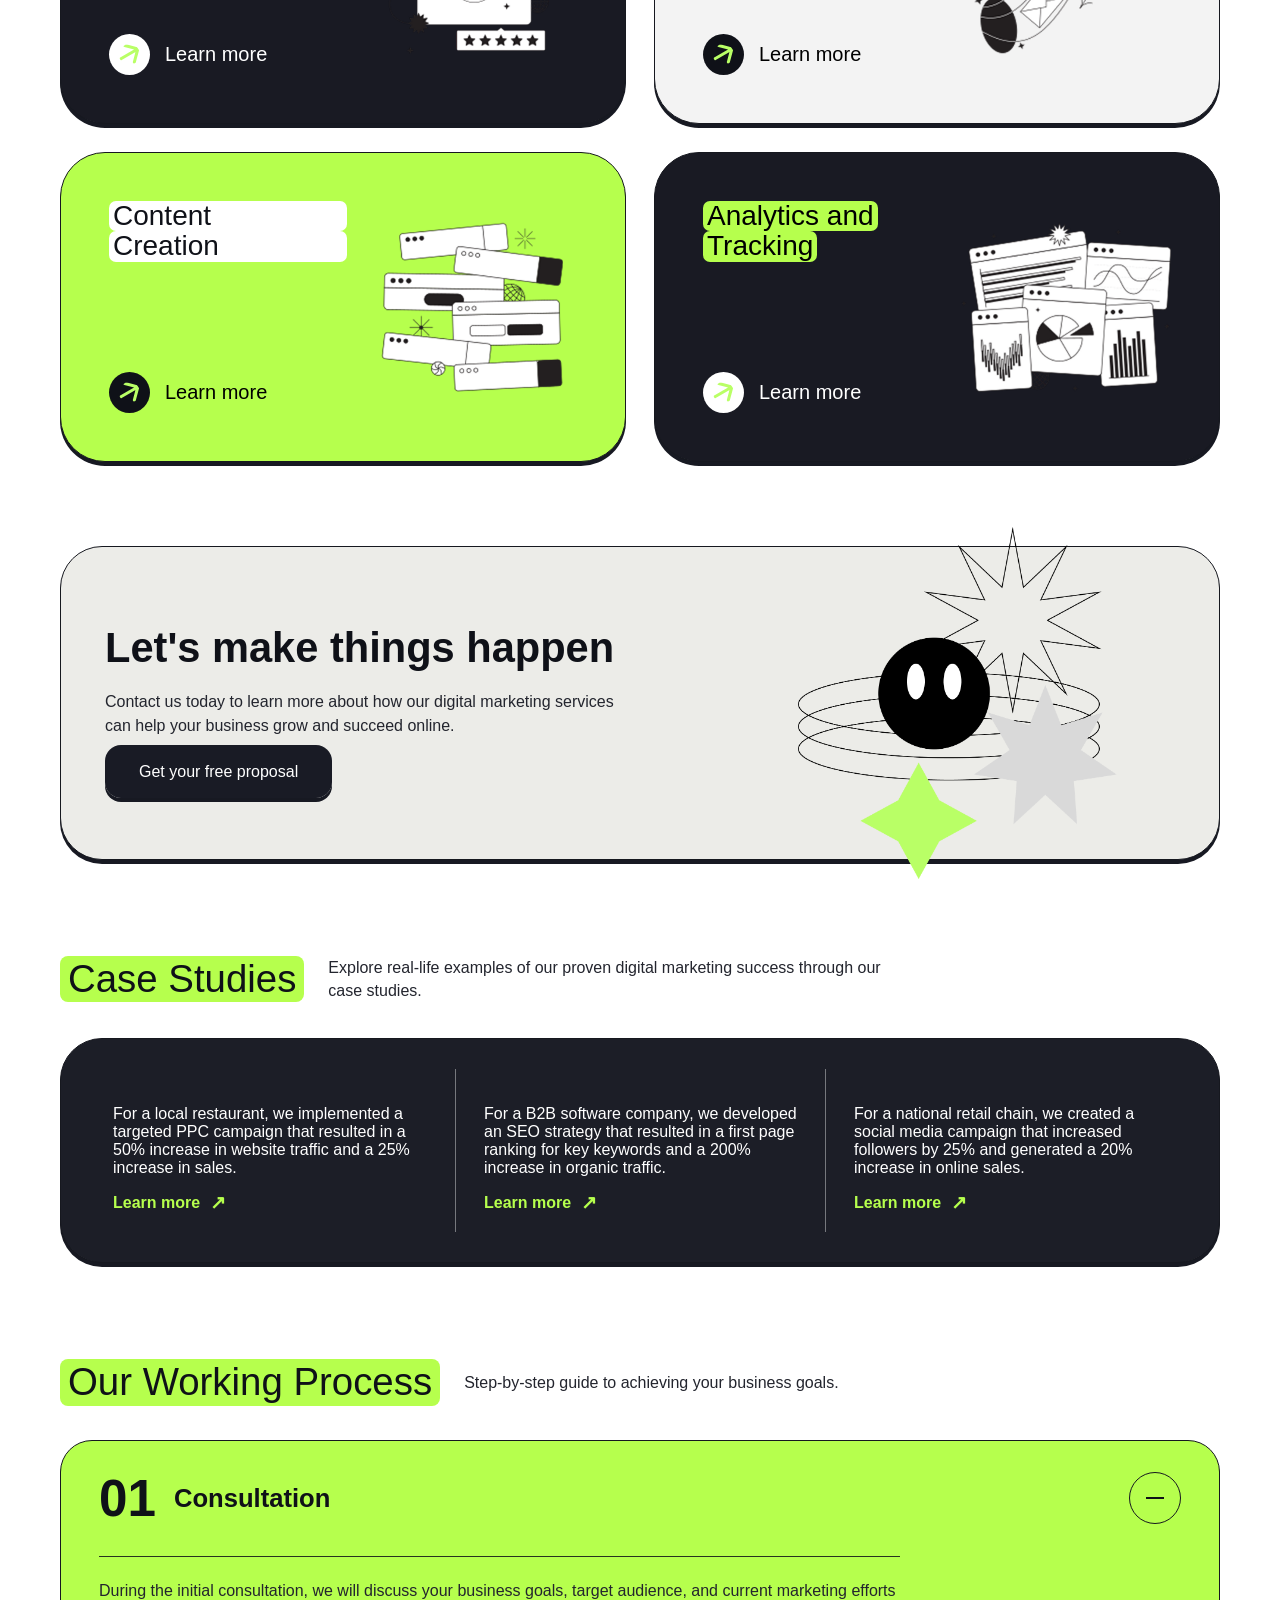
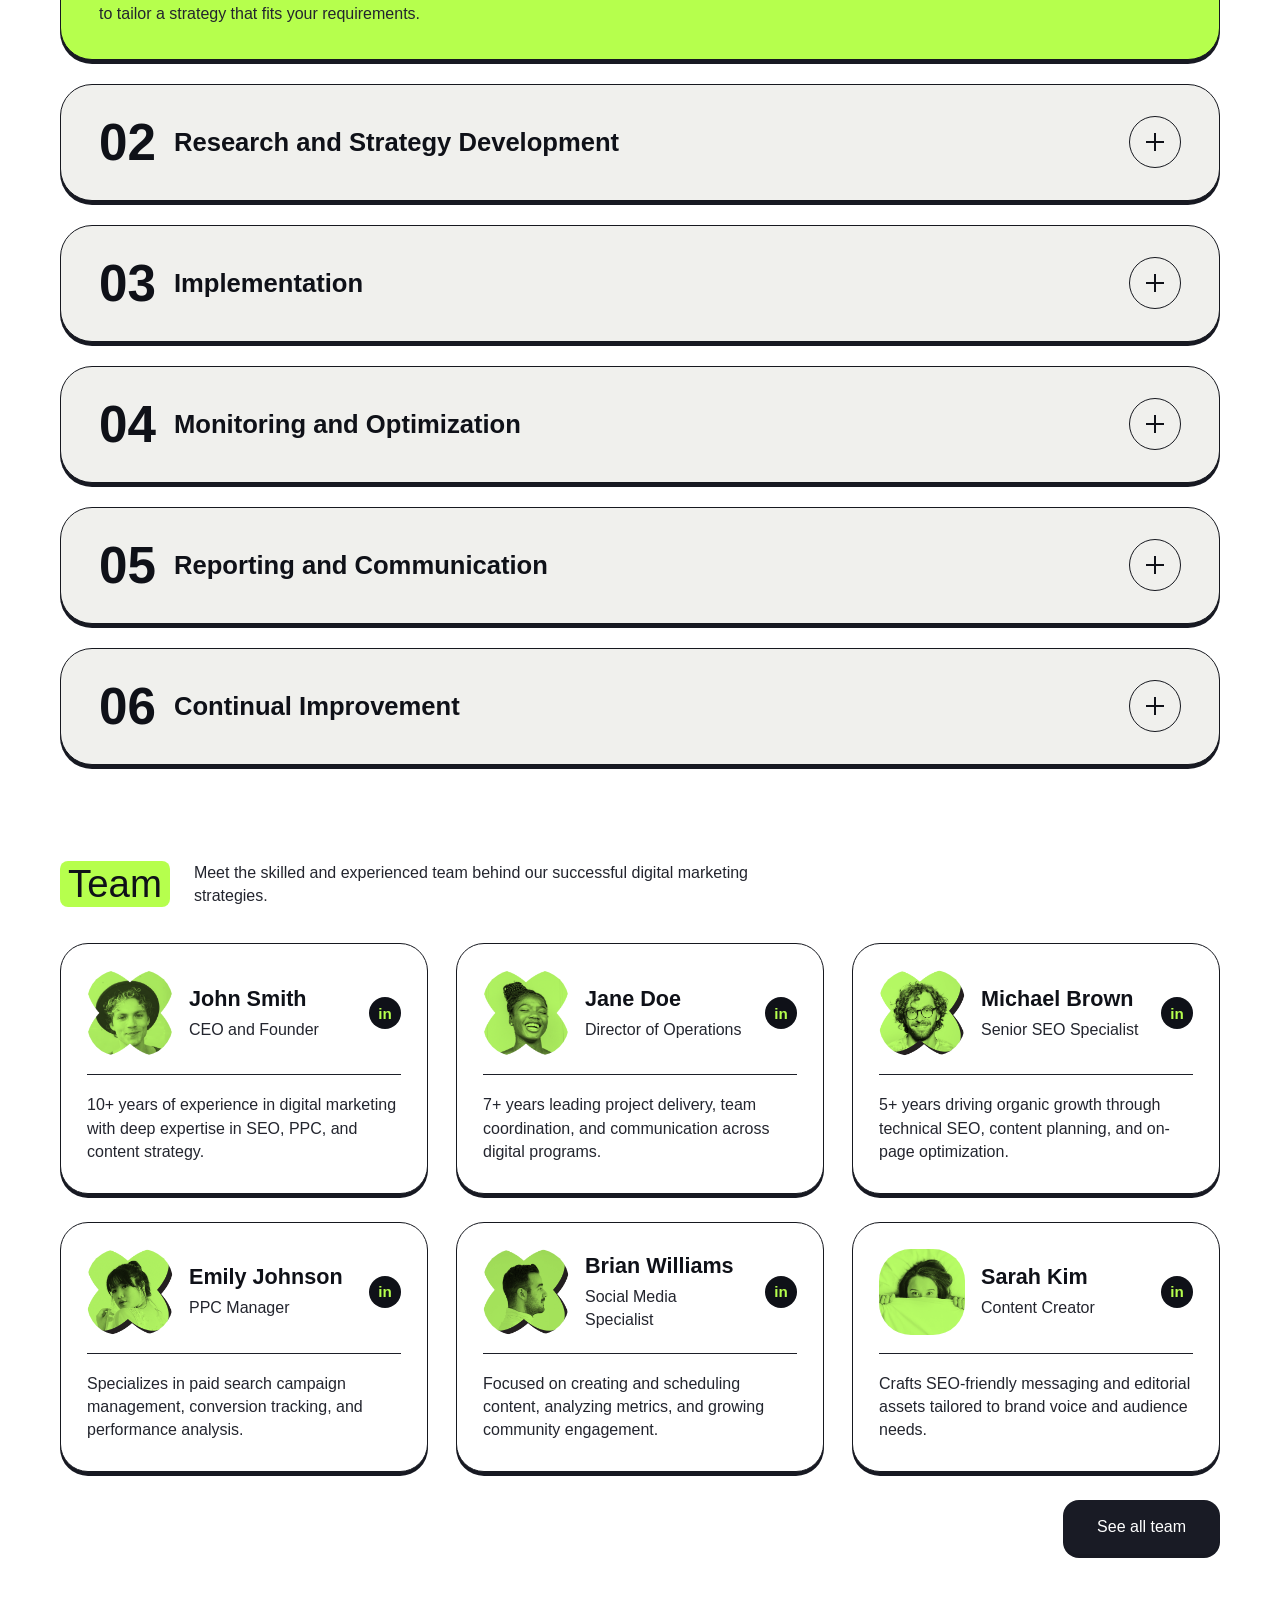
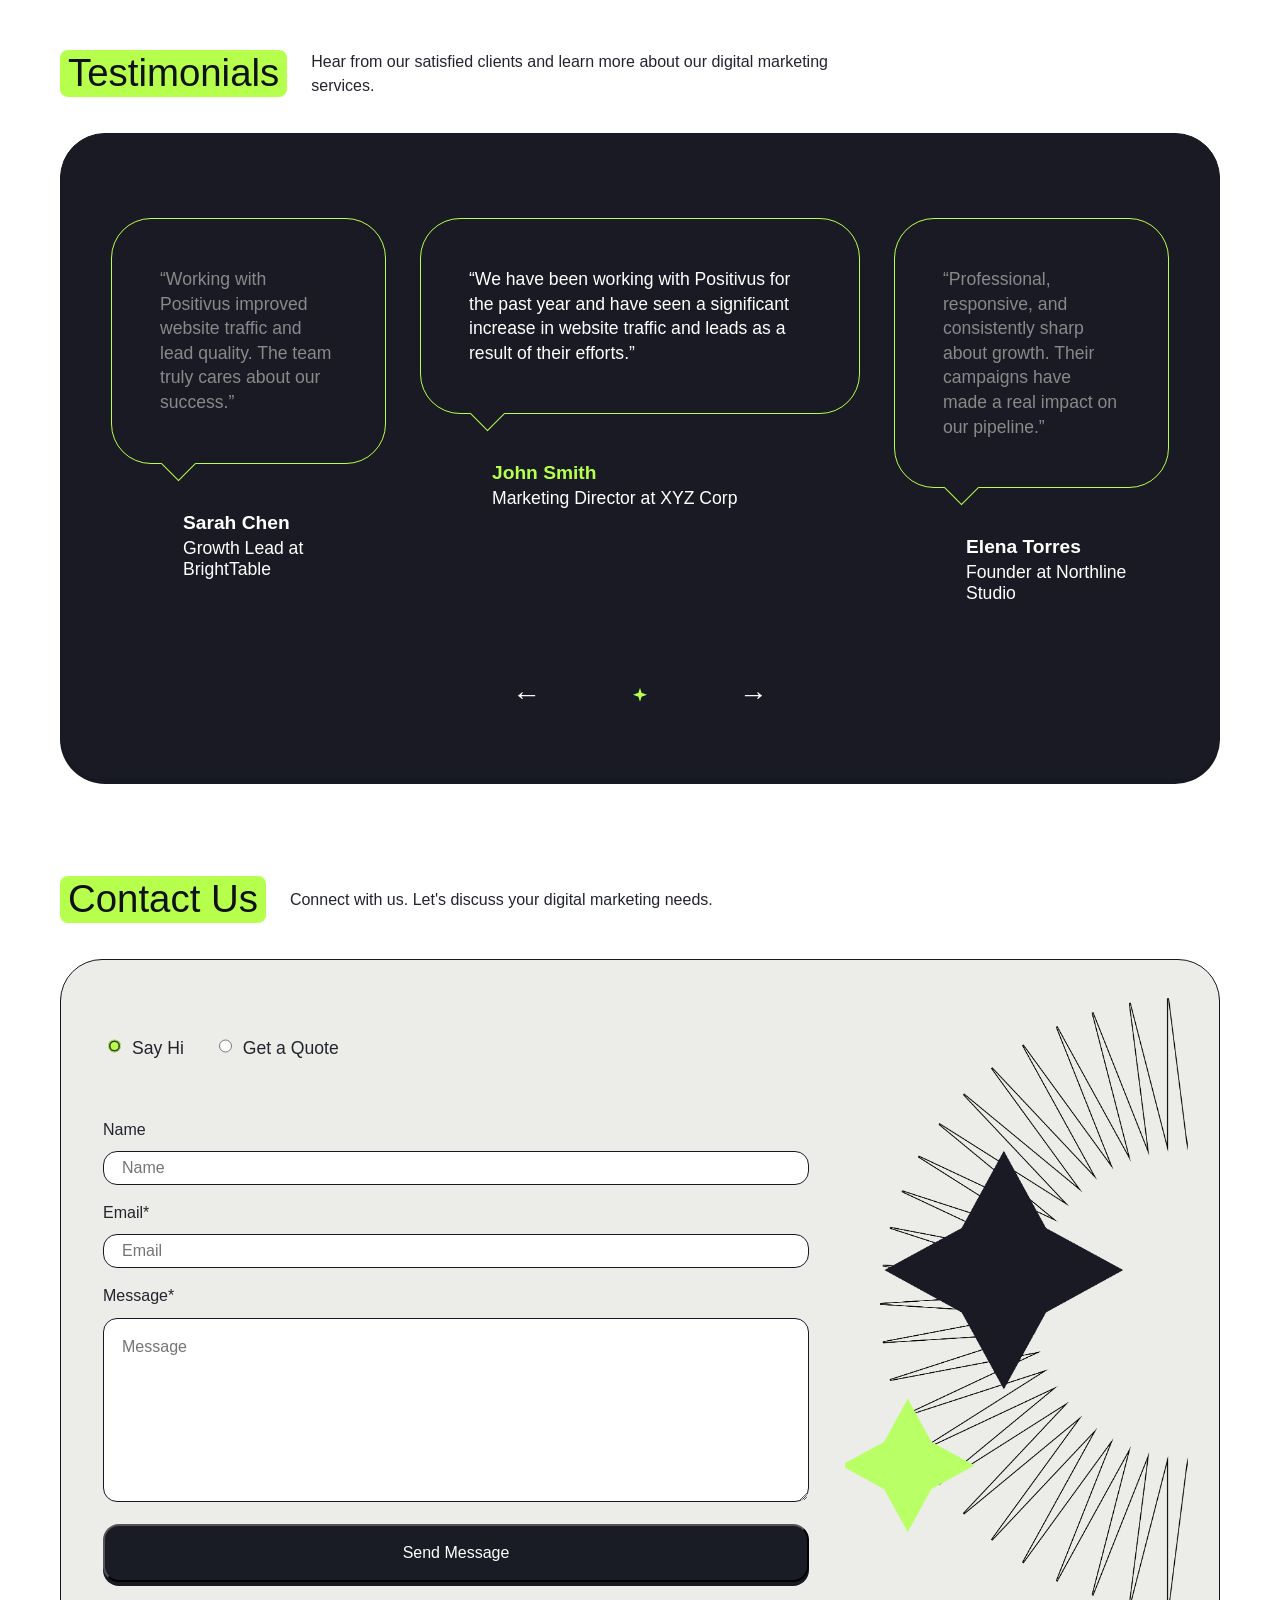
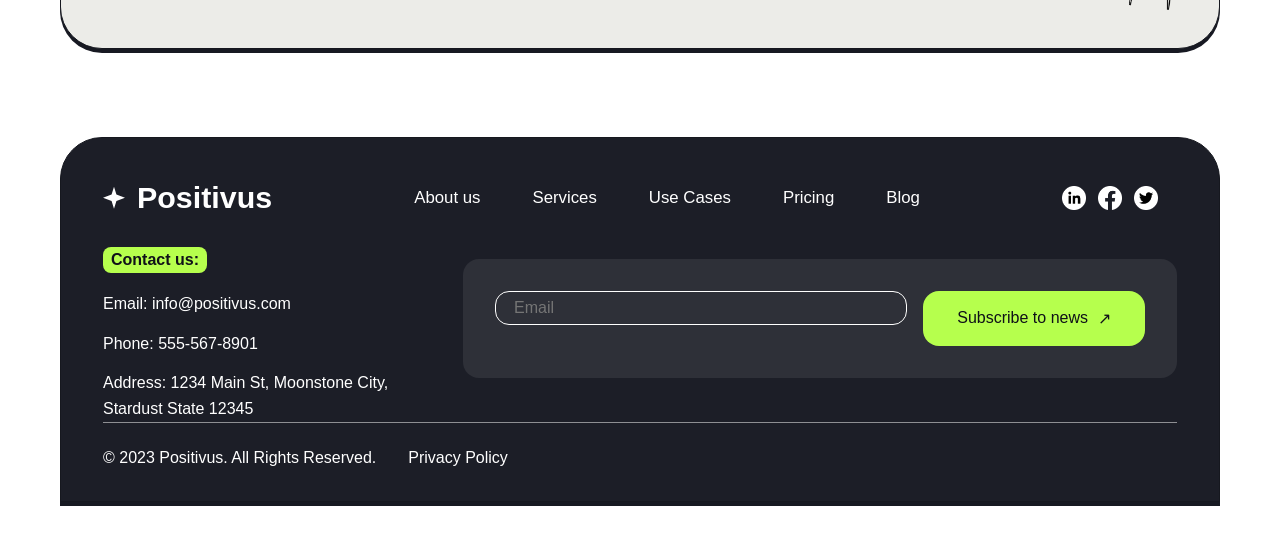
==== commit 33ecf9d9: "complet fixing the issue in label" ====
--- a/index.html
+++ b/index.html
@@ -507,8 +507,21 @@
         <section class="contact-panel">
           <form class="contact-form">
             <div class="radio-row">
-              <label><input type="radio" name="topic" checked /> Say Hi</label>
-              <label><input type="radio" name="topic" /> Get a Quote</label>
+              <label
+                ><input
+                  type="radio"
+                  class="label_dot_one"
+                  name="topic"
+                  checked
+                /><span class="label_dot_one_span"> Say Hi</span></label
+              >
+              <label
+                ><input type="radio" name="topic" class="label_dot_one" /><span
+                  class="label_dot_one_span"
+                >
+                  Get a Quote</span
+                ></label
+              >
             </div>
             <label>Name<input type="text" placeholder="Name" /></label>
             <label>Email*<input type="email" placeholder="Email" /></label>
--- a/style.css
+++ b/style.css
@@ -839,7 +839,6 @@
 }
 
 .contact-form label {
-  display: flex;
   margin-bottom: 18px;
 }
 
@@ -1524,13 +1523,19 @@
 
   .radio-row {
     gap: 18px;
-    flex-wrap: wrap;
+    white-space: nowrap;
+  }
+
+  .label_dot_one {
+    margin-top: 3px !important;
+    margin-bottom: 0 !important;
   }
 
   .contact-form input,
   .contact-form textarea,
   .newsletter input {
     padding: 14px 16px;
+    margin-bottom: 1rem;
   }
 
   .newsletter {
@@ -1625,6 +1630,20 @@
     gap: 10px;
     padding-top: 16px;
   }
+}
+
+.contact-form input,
+.contact-form textarea,
+.newsletter input {
+  margin-bottom: 1rem;
+}
+
+.label_dot_one {
+  height: 1.25rem !important;
+}
+
+.label_dot_one_span {
+  white-space: nowrap;
 }
 
 .cta-card {
